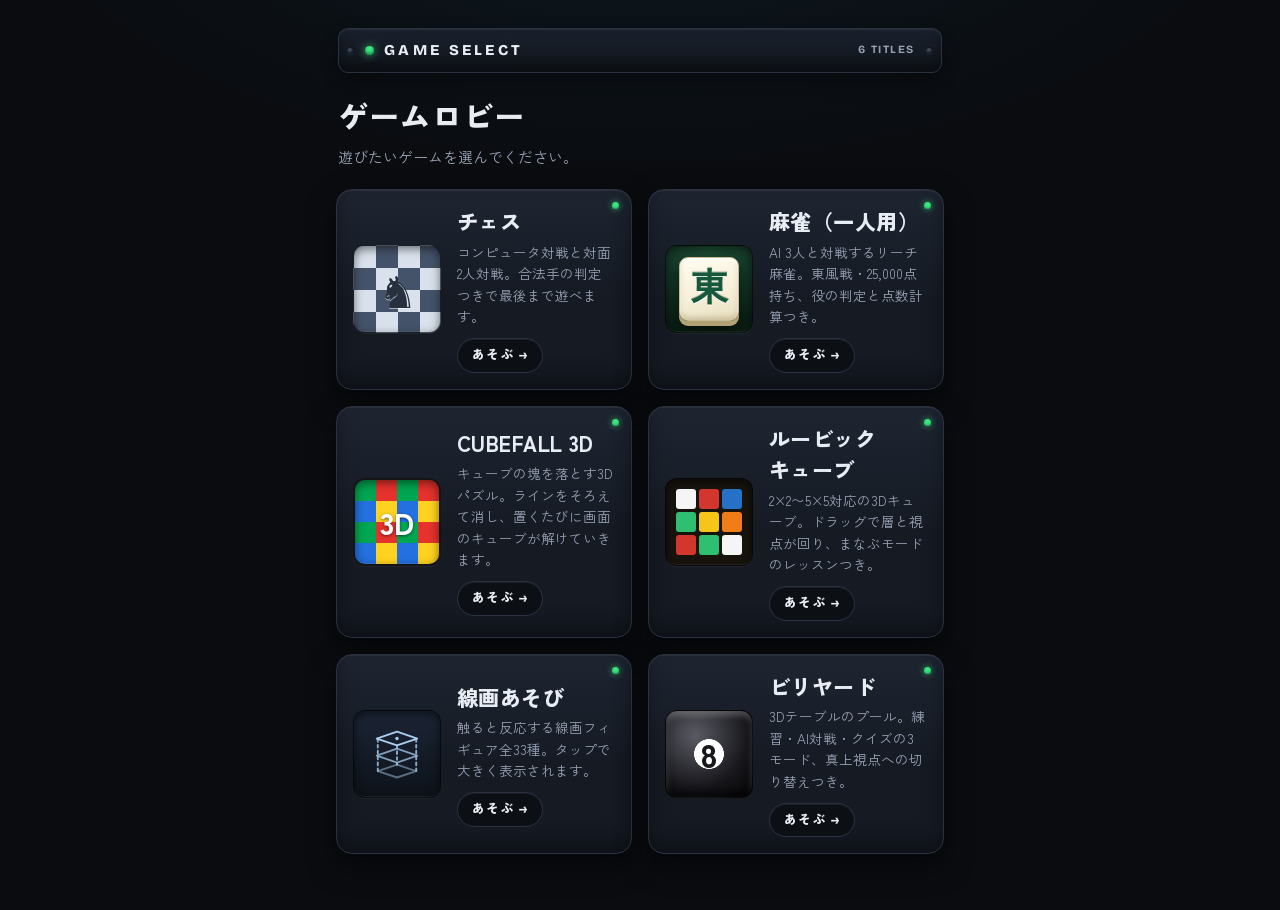
==== index.html @ d3a963da "Publish ARCADE" ====
<!doctype html>
<html lang="ja">
  <head>
    <meta charset="utf-8" />
    <meta name="viewport" content="width=device-width, initial-scale=1, viewport-fit=cover" />
    <meta name="color-scheme" content="light dark" />
    <link rel="icon" href="data:," />
    <link rel="preconnect" href="https://fonts.googleapis.com" />
    <link rel="preconnect" href="https://fonts.gstatic.com" crossorigin />
    <link href="https://fonts.googleapis.com/css2?family=Bricolage+Grotesque:opsz,wght@12..96,500..800&family=Zen+Kaku+Gothic+New:wght@500;700;900&display=swap" rel="stylesheet" />
    <link rel="stylesheet" href="[data-uri]" />
    <link rel="stylesheet" href="[data-uri]" />
    <title>ARCADE</title>
    <style>
      :root {
        /* ---- Shell (lobby / cabinet) tokens ----
           Primitive → semantic roles, Material-style. The cabinet
           palette deliberately reuses the game views' own roles
           (bg #0c0f14 / surface #151a23 / border #2a3242 / text
           #e8ecf3 / dim #98a2b5) so the lobby and the six games read
           as one product. Only the shell reads the --cab-* tokens. */
        --space-1: 4px; --space-2: 8px; --space-3: 16px; --space-4: 24px; --space-5: 32px; --space-6: 48px;
        --cab-bg: #0a0c10;
        --cab-panel: #10141b;
        --cab-face-hi: #1e2531;
        --cab-face: #151a23;
        --cab-line: #2a3242;
        --cab-ink: #e8ecf3;
        --cab-dim: #98a2b5;
        --cab-led: #3ce882;
        --cab-radius: 16px;
        --cab-shadow: 0 12px 28px rgba(0, 0, 0, 0.5),
          inset 0 1px 0 rgba(255, 255, 255, 0.06),
          inset 0 -12px 20px rgba(0, 0, 0, 0.35);
        --font-shell: "Zen Kaku Gothic New", "Hiragino Kaku Gothic ProN", "Hiragino Sans", "Yu Gothic UI", "Yu Gothic", "Noto Sans JP", sans-serif;
        --font-shell-display: "Bricolage Grotesque", "Zen Kaku Gothic New", "Hiragino Kaku Gothic ProN", "Hiragino Sans", sans-serif;
        /* Legacy shell tokens — values unchanged on purpose: the
           ported game styles inherit some of these, so they stay
           exactly as they were. --sq-* now matches the in-game chess
           board's slate tones (shell-only use: the lobby tile art). */
        --bg-1: #e9e2fb;
        --bg-2: #d9cdf7;
        --bg-3: #f3e9fb;
        --panel: #ffffff;
        --panel-soft: #f6f2ff;
        --ink: #2e2456;
        --ink-soft: #6a5f9e;
        --accent: #6d4fc2;
        --accent-strong: #5838b0;
        --accent-ink: #ffffff;
        --tile-border: #ddd2f7;
        --shadow: 0 10px 30px rgba(74, 52, 160, 0.16);
        --sq-light: #d9e1ec;
        --sq-dark: #45536a;
        --sq-light-sel: #ffe9a8;
        --sq-dark-sel: #f2c94c;
        --hint: rgba(46, 36, 86, 0.35);
        --danger: #c0392b;
        --radius: 22px;
      }
      @media (prefers-color-scheme: dark) {
        :root {
          --bg-1: #241b45;
          --bg-2: #1a1332;
          --bg-3: #2c2154;
          --panel: #322764;
          --panel-soft: #2a2054;
          --ink: #efeaff;
          --ink-soft: #b7abe8;
          --accent: #8f74e8;
          --accent-strong: #a78bfa;
          --tile-border: #4c3d8f;
          --shadow: 0 10px 30px rgba(0, 0, 0, 0.45);
          --sq-light: #d9e1ec;
          --sq-dark: #45536a;
          --sq-light-sel: #ffe9a8;
          --sq-dark-sel: #f2c94c;
          --hint: rgba(26, 19, 50, 0.4);
        }
      }
      * { box-sizing: border-box; }
      html, body { margin: 0; padding: 0; }
      body {
        font-family: "Hiragino Kaku Gothic ProN", "Hiragino Sans", "Yu Gothic UI", "Yu Gothic", "Noto Sans JP", sans-serif;
        color: var(--cab-ink);
        background:
          radial-gradient(900px 420px at 50% -120px, rgba(56, 189, 248, 0.07), rgba(56, 189, 248, 0) 70%),
          var(--cab-bg);
        background-attachment: fixed;
        min-height: 100vh;
        min-height: 100dvh;
        -webkit-tap-highlight-color: transparent;
      }
      .wrap {
        max-width: 640px;
        margin: 0 auto;
        padding: 24px 16px 56px;
      }
      /* ---------- Lobby: arcade-cabinet shell ----------
         Dark machined panels on the game views' own palette. Depth
         comes from tonal steps, a 1px top highlight and a machined
         bottom shade (skeuomorphic point-touches: panel screws, a
         power LED), never from coloured glow. Spacing rides the
         8pt scale via the --space-* tokens. */
      #screen-lobby { font-family: var(--font-shell); }
      .marquee {
        position: relative;
        display: flex; align-items: center; gap: 10px;
        background: linear-gradient(180deg, #1a212d, var(--cab-panel));
        border: 1px solid var(--cab-line);
        border-radius: 10px;
        padding: 10px 14px;
        box-shadow: inset 0 1px 0 rgba(255, 255, 255, 0.07),
          inset 0 -8px 14px rgba(0, 0, 0, 0.4),
          0 6px 16px rgba(0, 0, 0, 0.35);
      }
      .marquee::before, .marquee::after {
        content: ""; position: absolute; top: 50%;
        width: 7px; height: 7px; margin-top: -3.5px; border-radius: 50%;
        background: radial-gradient(circle at 35% 30%, #4b586c, #141a23 70%);
        box-shadow: inset 0 1px 1px rgba(0, 0, 0, 0.8), 0 1px 0 rgba(255, 255, 255, 0.06);
      }
      .marquee::before { left: 8px; }
      .marquee::after { right: 8px; }
      .marquee-led {
        flex: 0 0 auto; width: 9px; height: 9px; border-radius: 50%; margin-left: 12px;
        background: var(--cab-led);
        box-shadow: 0 0 8px rgba(60, 232, 130, 0.8), inset 0 -2px 3px rgba(0, 60, 25, 0.55);
      }
      .marquee-word {
        font-family: var(--font-shell-display);
        font-weight: 800; font-size: 15px; letter-spacing: 0.22em; color: var(--cab-ink);
        white-space: nowrap;
      }
      .marquee-spec {
        margin-left: auto; margin-right: 12px;
        font-family: var(--font-shell-display);
        font-size: 11px; font-weight: 700; letter-spacing: 0.14em;
        color: var(--cab-dim); white-space: nowrap;
      }
      .lobby-head { padding: 4px 2px 20px; }
      .lobby-head h1 {
        font-size: 30px; font-weight: 900;
        margin: 20px 0 6px;
        letter-spacing: 0.04em;
        color: var(--cab-ink);
      }
      .lobby-head p { margin: 0; color: var(--cab-dim); font-size: 15px; line-height: 1.7; }
      .tile-grid { display: grid; grid-template-columns: 1fr; gap: var(--space-3); }
      @media (min-width: 480px) { .tile-grid { grid-template-columns: 1fr 1fr; } }
      .tile {
        appearance: none;
        position: relative;
        border: 1px solid var(--cab-line);
        background: linear-gradient(180deg, var(--cab-face-hi) 0%, var(--cab-face) 55%);
        border-radius: var(--cab-radius);
        padding: var(--space-3);
        text-align: left;
        cursor: pointer;
        box-shadow: var(--cab-shadow);
        display: flex;
        gap: var(--space-3);
        align-items: center;
        width: 100%;
        color: var(--cab-ink);
        font: inherit;
        transition: transform 120ms ease, box-shadow 120ms ease;
      }
      .tile::after {
        /* status LED in the module's top-right corner */
        content: ""; position: absolute; top: 12px; right: 12px;
        width: 7px; height: 7px; border-radius: 50%;
        background: var(--cab-led);
        box-shadow: 0 0 6px rgba(60, 232, 130, 0.75), inset 0 -1px 2px rgba(0, 60, 25, 0.5);
      }
      .tile:active {
        transform: translateY(2px);
        box-shadow: 0 4px 10px rgba(0, 0, 0, 0.55),
          inset 0 1px 0 rgba(255, 255, 255, 0.04),
          inset 0 -4px 8px rgba(0, 0, 0, 0.4);
      }
      .tile:focus-visible { outline: 2px solid var(--cab-led); outline-offset: 2px; }
      .tile-art {
        flex: 0 0 auto;
        width: 88px; height: 88px;
        border-radius: 12px;
        display: grid;
        place-items: center;
        overflow: hidden;
        border: 1px solid rgba(0, 0, 0, 0.65);
        box-shadow: inset 0 3px 10px rgba(0, 0, 0, 0.5),
          inset 0 -1px 0 rgba(255, 255, 255, 0.09),
          0 1px 0 rgba(255, 255, 255, 0.05);
        background:
          conic-gradient(var(--sq-dark) 0 25%, var(--sq-light) 0 50%, var(--sq-dark) 0 75%, var(--sq-light) 0) 0 0 / 44px 44px;
        font-size: 44px;
        line-height: 1;
        color: #26303f;
        text-shadow: 0 1px 0 rgba(255, 255, 255, 0.55);
      }
      .tile .tile-body { min-width: 0; }
      .tile h2 { margin: 0 0 4px; font-size: 21px; font-weight: 900; letter-spacing: 0.02em; }
      .tile p { margin: 0; color: var(--cab-dim); font-size: 13.5px; line-height: 1.6; }
      .tile .go {
        margin-top: 10px; display: inline-flex; align-items: center;
        font-family: var(--font-shell-display);
        font-size: 12.5px; font-weight: 800; letter-spacing: 0.1em;
        color: var(--cab-ink);
        background: #0c0f14;
        border: 1px solid var(--cab-line);
        border-radius: 999px;
        padding: 7px 14px;
        box-shadow: inset 0 1px 0 rgba(255, 255, 255, 0.07);
        transition: background 120ms ease, color 120ms ease, border-color 120ms ease;
      }
      .tile:active .go { background: var(--cab-led); border-color: var(--cab-led); color: #07270f; }
      @media (prefers-reduced-motion: reduce) {
        .tile, .tile .go { transition: none; }
      }
      /* ---------- Screens ---------- */
      .screen { display: none; }
      .screen.active { display: block; }
      /* ===== Chess shell base — the in-app ARCADE's .gameview /
         .gamebar / .back-btn / .stage / .stage-msg rules and its :root
         palette, scoped to #chessView so the view renders exactly as
         it does in-app without touching the other games' styles. The
         view takes the full visible height (the in-app stage flexes
         to the whole screen; this page's frame is .wrap's padding). ===== */
      #chessView {
        --bg: #0c0f14; --surface: #151a23; --border: #2a3242;
        --text: #e8ecf3; --dim: #98a2b5;
        --font-sans: "Zen Kaku Gothic New", "Hiragino Kaku Gothic ProN", "Hiragino Sans", "Yu Gothic", sans-serif;
        --font-display: "Bricolage Grotesque", "Zen Kaku Gothic New", "Hiragino Kaku Gothic ProN", "Hiragino Sans", sans-serif;
        color-scheme: dark;
        background: var(--bg); color: var(--text); font-family: var(--font-sans);
        display: none; flex-direction: column; flex: 1; min-height: 0;
        height: calc(100vh - 68px); height: calc(100dvh - 68px);
      }
      #chessView.open { display: flex; }
      #chessView .gamebar {
        flex: 0 0 auto; display: flex; align-items: center; gap: 10px;
        padding: 8px 10px; background: var(--surface); border-bottom: 1px solid var(--border);
        position: relative; z-index: 60;
      }
      #chessView .back-btn {
        font-family: var(--font-display); white-space: nowrap;
        border: 1px solid var(--border); background: #0c0f14; color: var(--text);
        border-radius: 10px; padding: 9px 14px; font-size: 14px; font-weight: 700; cursor: pointer;
        transition: transform 100ms;
      }
      #chessView .back-btn:active { transform: scale(0.95); }
      #chessView .gamebar .gname { font-family: var(--font-display); letter-spacing: 0.02em; font-size: 15px; font-weight: 800; }
      #chessView .gamebar .gtag { margin-left: auto; font-size: 11.5px; color: var(--dim); white-space: nowrap; }
      #chessView .stage { flex: 1; min-height: 0; position: relative; background: #000; }
      @media (orientation: landscape) and (max-height: 480px) {
        #chessView .gamebar { padding: 4px 10px; }
        #chessView .back-btn { padding: 6px 12px; }
      }
      #chessView .stage-msg {
        position: absolute; inset: 0; z-index: 50; display: none;
        align-items: center; justify-content: center; flex-direction: column; gap: 14px;
        padding: 24px; text-align: center; background: rgba(5, 8, 13, 0.88);
        color: var(--text); font-size: 14px; font-weight: 700; line-height: 1.7;
      }
      #chessView .stage-msg.show { display: flex; }
      #chessView .stage-msg .reload-btn {
        border: 1px solid var(--border); background: var(--surface); color: var(--text);
        border-radius: 10px; padding: 10px 18px; font-size: 14px; font-weight: 700; cursor: pointer;
      }
      #chessRoot, #mjRoot { font-family: var(--font-sans); }
      #chessRoot .font-display { font-family: var(--font-display); }
      /* Chess stage: the chess app root scrolls like the standalone page did. */
      #chessRoot { position: absolute; inset: 0; overflow-y: auto; -webkit-overflow-scrolling: touch; overscroll-behavior: none; }
      /* The 2D board is tap-only — it has no drag interaction of its own —
         so a swipe that starts on the board must scroll the chess view:
         the board fills most of the play screen, and the status,
         commentary, buttons and move list below it are only reachable by
         scrolling (reported: チェスプレイ画面でスワイプできない). Allow
         vertical panning from the board; a tap still selects/moves, and
         a drag that turns into a scroll cancels the tap, as players
         expect. The document itself stays locked (overflow: hidden), so
         the swipe can only move the chess view's own scroller. The 3D
         board keeps touch-action: none — there a drag orbits the camera
         instead, as its on-screen hint says.
         Horizontal swipes are the opposite case (reported: 枠の中では
         横にスワイプしてもライブラリに行かなかった — the 3D frame's
         gesture capture kept the app shell out, and the player asked
         for the same on the other touch areas): pan-y hands horizontal
         drags on the board to the page instead of the browser, and the
         shell script below swallows horizontal-dominant moves that
         start on the 2D board, so they stay inside the app exactly
         like drags on the 3D board and the mahjong table already do.
         Vertical drags from the board still scroll, untouched. */
      #chessRoot .board-wrap { touch-action: pan-y; }
      #chessRoot .board-grid { touch-action: pan-y; }
      /* ===== Mahjong shell base — the in-app ARCADE's .gameview /
         .gamebar / .back-btn / .stage / .stage-msg rules and its :root
         palette, scoped to #mahjongView so the view renders exactly as
         it does in-app without touching the other games' styles. The
         view takes the full visible height (the in-app stage flexes
         to the whole screen; this page's frame is .wrap's padding). ===== */
      #mahjongView {
        --bg: #0c0f14; --surface: #151a23; --border: #2a3242;
        --text: #e8ecf3; --dim: #98a2b5;
        --font-sans: "Zen Kaku Gothic New", "Hiragino Kaku Gothic ProN", "Hiragino Sans", "Yu Gothic", sans-serif;
        --font-display: "Bricolage Grotesque", "Zen Kaku Gothic New", "Hiragino Kaku Gothic ProN", "Hiragino Sans", sans-serif;
        color-scheme: dark;
        background: var(--bg); color: var(--text); font-family: var(--font-sans);
        display: none; flex-direction: column; flex: 1; min-height: 0;
        height: calc(100vh - 68px); height: calc(100dvh - 68px);
      }
      #mahjongView.open { display: flex; }
      #mahjongView .gamebar {
        flex: 0 0 auto; display: flex; align-items: center; gap: 10px;
        padding: 8px 10px; background: var(--surface); border-bottom: 1px solid var(--border);
        position: relative; z-index: 60;
      }
      #mahjongView .back-btn {
        font-family: var(--font-display); white-space: nowrap;
        border: 1px solid var(--border); background: #0c0f14; color: var(--text);
        border-radius: 10px; padding: 9px 14px; font-size: 14px; font-weight: 700; cursor: pointer;
        transition: transform 100ms;
      }
      #mahjongView .back-btn:active { transform: scale(0.95); }
      #mahjongView .gamebar .gname { font-family: var(--font-display); letter-spacing: 0.02em; font-size: 15px; font-weight: 800; }
      #mahjongView .gamebar .gtag { margin-left: auto; font-size: 11.5px; color: var(--dim); white-space: nowrap; }
      #mahjongView .stage { flex: 1; min-height: 0; position: relative; background: #000; }
      @media (orientation: landscape) and (max-height: 480px) {
        #mahjongView .gamebar { padding: 4px 10px; }
        #mahjongView .back-btn { padding: 6px 12px; }
      }
      #mahjongView .stage-msg {
        position: absolute; inset: 0; z-index: 50; display: none;
        align-items: center; justify-content: center; flex-direction: column; gap: 14px;
        padding: 24px; text-align: center; background: rgba(5, 8, 13, 0.88);
        color: var(--text); font-size: 14px; font-weight: 700; line-height: 1.7;
      }
      #mahjongView .stage-msg.show { display: flex; }
      #mahjongView .stage-msg .reload-btn {
        border: 1px solid var(--border); background: var(--surface); color: var(--text);
        border-radius: 10px; padding: 10px 18px; font-size: 14px; font-weight: 700; cursor: pointer;
      }
      /* Mahjong stage: the app root is position:fixed in the standalone build;
         pin it to this stage instead, and cancel the shell-header padding the
         standalone shell used to supply. */
      #mahjongView { --header-height: 0px; --mj-stage-w: 100dvw; --mj-stage-h: 100dvh; }
      #mjRoot { position: absolute; inset: 0; overflow: auto; overscroll-behavior: none; --header-height: 0px; }
      /* Swipe lock for mahjong, root cause of the in-game shift/clip:
         the app's inner wrapper (.hatch-space-root) is sized for the
         standalone page — min-height: calc(100dvh + header + safe-area
         padding) — i.e. taller than this stage by the game bar plus the
         safe-area inset. That surplus is scrollable room inside #mjRoot,
         so a swipe during a hand scrolled the whole game screen up:
         the top edge (name plate, dora panel) was cut off and a black
         band opened below. Size the wrapper to the stage (100%) so an
         in-game screen leaves nothing to scroll; menu screens whose
         content is genuinely taller still grow and scroll as before. */
      #mjRoot .hatch-space-root[data-hatch-space-root] { min-height: 100% !important; }
      /* While a hand is on screen the root must not scroll at all
         (the shell script toggles this class); the game screen and any
         3D-tile canvas also ignore pan/zoom gestures, so a swipe on the
         table does nothing instead of dragging the view. */
      #mjRoot.mj-in-game { overflow: hidden; }
      #mjRoot .game-screen { touch-action: none; overscroll-behavior: none; }
      #mjRoot canvas { touch-action: none; }

      /* Text-selection / long-press callout lock (全体選択対策):
         A drag or long-press that starts on a play surface was being
         picked up by the browser as a text selection — the whole
         mahjong table lit up selected (and the iOS callout appeared),
         swallowing the gesture. The same pattern applies to the chess
         board and the other games' touch areas, so selection and the
         touch callout are off for every game view. Form fields keep
         normal behaviour so settings text stays editable, and any
         selection that still slips through renders invisible. The
         shell script below adds the matching selectstart / dragstart /
         contextmenu guards. */
      #mahjongView, #chessView, #cubefallView, #rubikView, #billiardsView, #hairlineView,
      #mahjongView *, #chessView *, #cubefallView *, #rubikView *, #billiardsView *, #hairlineView * {
        -webkit-user-select: none; user-select: none; -webkit-touch-callout: none;
      }
      #mahjongView img, #chessView img, #cubefallView img, #rubikView img, #billiardsView img, #hairlineView img,
      #mahjongView canvas, #chessView canvas, #cubefallView canvas, #rubikView canvas, #billiardsView canvas, #hairlineView canvas {
        -webkit-user-drag: none;
      }
      #mahjongView input, #mahjongView textarea, #mahjongView [contenteditable],
      #chessView input, #chessView textarea, #chessView [contenteditable],
      #cubefallView input, #cubefallView textarea, #cubefallView [contenteditable],
      #rubikView input, #rubikView textarea, #rubikView [contenteditable],
      #billiardsView input, #billiardsView textarea, #billiardsView [contenteditable],
      #hairlineView input, #hairlineView textarea, #hairlineView [contenteditable] {
        -webkit-user-select: text; user-select: text; -webkit-touch-callout: default;
      }
      #mahjongView ::selection, #chessView ::selection, #cubefallView ::selection,
      #rubikView ::selection, #billiardsView ::selection, #hairlineView ::selection {
        background: transparent;
      }

      /* Result overlays must stay scrollable (結果が全部見れない対策):
         The hand-end / game-end result panels are the one part of the
         game screen the player has to scroll: their content (hand,
         winning tile, yaku list, fu breakdown, score, next-hand button)
         is taller than the screen — worst in pseudo-landscape, where
         the panel's height is the phone's narrow portrait width, so
         about half of the result starts off-screen. Three things used
         to make that scroll impossible:
         1. The swipe lock above sets touch-action:none on the whole
            game screen, so the browser never turns a drag on the
            result panel into a scroll. Re-enable panning inside any
            scrollable area of the game screen (result panels, dialog
            bodies) — both axes, because in pseudo-landscape the
            panel's vertical scroll axis is the device's horizontal.
         2. The shell's document touchmove handler swallows every move
            that starts on the game screen, result panel included; its
            JS half below now exempts touches that start inside one of
            these scrollable areas.
         3. The panels are centred by making the scroll container
            display:flex and the panel margin:auto — when the panel is
            taller than the container, its top overflows above the
            scroll origin and can never be scrolled into view. Lay the
            result containers out as plain blocks instead: margin:auto
            still centres the panel horizontally, it starts at the top,
            and every part of it is reachable by scrolling. */
      #mjRoot .game-screen [class*="overflow-y-auto"],
      #mjRoot .game-screen [class*="overflow-y-auto"] * { touch-action: pan-x pan-y !important; }
      #mjRoot .game-screen [class*="overflow-y-auto"] { -webkit-overflow-scrolling: touch; overscroll-behavior: contain; }
      #mjRoot [class*="z-40"][class*="overflow-y-auto"] { display: block !important; }

      /* Landscape clipping fix (横にしたら見切れる):
         The mahjong game screen sizes itself to the device viewport
         (h-[100dvh], and in pseudo-landscape a fixed 100dvh x 100dvw box
         rotated 90deg around the viewport centre). Inside this combined
         app the game only owns the stage below the game bar, so both the
         real-landscape screen and the rotated pseudo-landscape box extend
         past the stage on every side and their edges are cut off.
         Re-size the game screen to the stage's measured size instead
         (--mj-stage-w / --mj-stage-h are kept up to date by the shell
         script below). The pseudo-landscape box is re-anchored from
         fixed (viewport) to absolute so its centre is the stage centre
         and its swapped width/height exactly fill the stage once rotated. */
      #mjRoot .game-screen { height: var(--mj-stage-h) !important; }
      #mjRoot .game-screen.pseudo-landscape {
        position: absolute !important;
        width: var(--mj-stage-h) !important;
        height: var(--mj-stage-w) !important;
      }

      /* ---------- Mahjong settings: Neumorphism (dark variant) ----------
         The settings surfaces keep the app's own navy as the single
         surface colour (so the app's light text stays readable); depth
         comes only from a light+dark shadow pair, and rows/inputs are
         pressed in. The shell script tags the rule-settings screen with
         .neu-screen and the display-settings sheet panel with
         .neu-sheet when they appear. */
      #mjRoot .neu-screen [class*="bg-[#1e293b]"] {
        background: #111827;
        box-shadow: 7px 7px 16px rgba(3, 7, 14, 0.8), -7px -7px 16px rgba(55, 72, 102, 0.55);
      }
      #mjRoot .neu-screen button[class*="rounded-full"],
      #mjRoot .neu-sheet button[class*="rounded-full"] {
        box-shadow: 3px 3px 7px rgba(3, 7, 14, 0.7), -3px -3px 7px rgba(55, 72, 102, 0.5);
      }
      #mjRoot .neu-screen input,
      #mjRoot .neu-screen select,
      #mjRoot .neu-sheet input,
      #mjRoot .neu-sheet select {
        background: #111827; border-radius: 10px;
        box-shadow: inset 4px 4px 8px rgba(3, 7, 14, 0.85), inset -4px -4px 8px rgba(55, 72, 102, 0.5);
      }
      #mjRoot .neu-sheet {
        box-shadow: 12px 12px 28px rgba(0, 0, 0, 0.6),
          -8px -8px 22px rgba(100, 116, 139, 0.35),
          inset 0 1px 0 rgba(255, 255, 255, 0.06);
      }
      #mjRoot .neu-sheet [class*="bg-black/25"] {
        background: rgba(0, 0, 0, 0.18);
        box-shadow: inset 4px 4px 9px rgba(2, 6, 12, 0.65), inset -4px -4px 9px rgba(71, 85, 105, 0.35);
      }

      /* Mahjong free rotation (sweep note, 2026-10-30): the shell rotates
         the whole mahjong stage in 90° steps and keeps it fitted — for
         90°/270° the root is re-anchored centre-stage with its width and
         height swapped (the same trick as .pseudo-landscape above), and
         fitMahjongStage swaps the --mj-stage-* vars to match. */
      #mahjongView.mj-rot-180 #mjRoot { transform: rotate(180deg); }
      #mahjongView.mj-rot-90 #mjRoot, #mahjongView.mj-rot-270 #mjRoot {
        position: absolute; left: 50%; top: 50%; margin: 0; min-height: 0 !important;
        width: var(--mj-rot-w, 100%); height: var(--mj-rot-h, 100%);
      }
      #mahjongView.mj-rot-90 #mjRoot { transform: translate(-50%, -50%) rotate(90deg); }
      #mahjongView.mj-rot-270 #mjRoot { transform: translate(-50%, -50%) rotate(-90deg); }
      #mahjongView.mj-rot-90 .stage, #mahjongView.mj-rot-180 .stage, #mahjongView.mj-rot-270 .stage { overflow: hidden; }
      .mj-rot-btn {
        margin-left: auto; border: 1px solid var(--border); background: var(--surface);
        color: var(--text); border-radius: 999px; padding: 7px 13px;
        font-size: 12.5px; font-weight: 700; cursor: pointer; white-space: nowrap;
      }
      .mj-rot-btn:active { transform: scale(0.94); }
      /* ---------- CUBEFALL 3D (game screen, ported from the standalone
         cubefall-3d artifact) ----------
         Every rule is scoped under #cf-stage (the game's root inside
         this view's .stage) so nothing leaks into the other games, and
         the stage fills the area below the game bar instead of the
         whole viewport. The playing gesture claim that the standalone
         put on <body> lives on the root as .cf-playing here. */
#cf-stage{
        position: absolute;
        inset: 0;
        overflow: hidden;
        font-family: "Hiragino Kaku Gothic ProN", "Hiragino Sans", "Noto Sans JP", sans-serif;
        color: #eef1f5;
        background-color: #171a20;
        overscroll-behavior: none;
        -webkit-tap-highlight-color: transparent;
        touch-action: pan-y;
        line-height: normal;
      }
      /* The stage IS the whole viewport: no phone slab,  no floating
         controls outside it,  at any width. While playing,  the whole
         stage claims every drag (see body.playing) so a rightward
         drag that starts anywhere on the game screen — board,  HUD, 
         margins — moves the piece instead of leaking to the shell. */
      
      #cf-stage.cf-playing, #cf-stage.cf-playing #cf-cabinet, #cf-stage.cf-playing #cf-game{
        touch-action: none;
      }#cf-stage #cf-cabinet{
        position: absolute;
        inset: 0;
        touch-action: pan-y;
        line-height: 0;
        overflow: hidden;
        background: #121419;
      }#cf-stage #cf-game{
        display: block;
        width: 100%;
        height: 100%;
        touch-action: pan-y;
        user-select: none;
        -webkit-user-select: none;
      }
      #cf-stage .overlay{
        position: absolute;
        inset: 0;
        background: rgba(7, 9, 13, .45);
        display: flex;
        flex-direction: column;
        align-items: center;
        justify-content: center;
        text-align: center;
        padding: 14px 12px;
        line-height: 1.5;
        z-index: 5;
      }
      #cf-stage .overlay.hidden{ display: none; }
      #cf-stage .panel{
        background: #fffdf4;
        color: #141414;
        border: 3px solid #000;
        border-radius: 16px;
        box-shadow: 7px 7px 0 #000;
        padding: 20px 18px 22px;
        width: 100%;
        max-width: 330px;
        box-sizing: border-box;
        display: flex;
        flex-direction: column;
        align-items: center;
      }
      #cf-stage .ov-title{
        font-size: 25px;
        font-weight: 800;
        letter-spacing: .03em;
        margin: 0 0 10px;
        color: #141414;
      }
      #cf-stage .ov-sub{
        display: inline-block;
        font-family: "Courier New", ui-monospace, monospace;
        font-size: 12px;
        font-weight: 700;
        letter-spacing: .45em;
        text-indent: .45em;
        background: #141414;
        color: #ffd21f;
        padding: 4px 12px;
        margin: 0 0 16px;
      }
      #cf-stage .ov-how{
        font-size: 14px;
        color: #26262b;
        margin: 0 0 12px;
        max-width: 290px;
      }
      #cf-stage .ov-gest{
        font-size: 12.5px;
        font-weight: 600;
        color: #26262b;
        margin: 0 0 8px;
        line-height: 1.9;
      }
      #cf-stage .ov-keys{
        font-size: 11px;
        color: #6d6d75;
        margin: 0 0 14px;
        line-height: 1.9;
      }
      #cf-stage .ov-stat{
        font-family: "Courier New", ui-monospace, monospace;
        font-size: 15px;
        color: #141414;
        margin: 3px 0;
        letter-spacing: .08em;
      }
      #cf-stage .ov-stat b{
        color: #141414;
        font-size: 19px;
        background: #ffd21f;
        border: 2px solid #000;
        padding: 0 8px;
        margin-left: 4px;
      }
      #cf-stage .ov-hi{ font-size: 13px; color: #4a4a52; margin: 10px 0 18px; }
      #cf-stage .ov-hi b{ color: #141414; font-family: "Courier New", ui-monospace, monospace; }
      #cf-stage .big-btn{
        font-family: inherit;
        font-size: 18px;
        font-weight: 700;
        letter-spacing: .12em;
        color: #000;
        background: #ffd21f;
        border: 3px solid #000;
        border-radius: 12px;
        padding: 13px 42px;
        cursor: pointer;
        box-shadow: 5px 5px 0 #000;
        white-space: nowrap;
      }
      #cf-stage .big-btn.btn-green{ background: #3ce882; }
      #cf-stage .big-btn:active{ transform: translate(3px, 3px); box-shadow: 2px 2px 0 #000; }
      /* Pause lives INSIDE the stage,  top-right of the HUD — never
         floating below/outside the play area. */
      #cf-stage #cf-bar {
        position: absolute;
        top: calc(10px + env(safe-area-inset-top));
        right: calc(10px + env(safe-area-inset-right));
        z-index: 6;
        line-height: 1.1;
      }
      #cf-stage .pause-btn{ width: 108px; height: 42px; font-size: 16px; }
      #cf-stage .ctl{
        height: 50px;
        border-radius: 10px;
        border: 2px solid #000;
        background: #333a47;
        color: #f2f5f9;
        font-family: inherit;
        font-size: 20px;
        line-height: 1.1;
        cursor: pointer;
        touch-action: none;
        user-select: none;
        -webkit-user-select: none;
        box-shadow: 3px 3px 0 #000;
        padding: 2px 0 0;
      }
      #cf-stage .ctl small{ display: block; font-size: 10px; letter-spacing: .08em; color: #aeb9c8; margin-top: 1px; }
      #cf-stage .ctl.pause-btn{ background: #ffd21f; color: #141414; }
      #cf-stage .ctl.pause-btn small{ color: #4a4a52; }
      #cf-stage .ctl:active,  #cf-stage .ctl.held{ background: #2470e0; transform: translate(2px, 2px); box-shadow: 1px 1px 0 #000; }
      #cf-stage .ctl.wide-label{ font-size: 17px; }
      #cf-stage .ov-note{ font-size: 11.5px; color: #6d6d75; margin: 0 0 14px; line-height: 1.8; }
      /* ---- pause panel = settings + how-to hub ----
         Header and the resume footer never scroll away; the middle
         (settings + controls) scrolls inside the panel,  so 再開する
         is reachable at phone width and on wide screens alike. */
      #cf-stage .panel-pause {
        max-width: 404px;
        max-height: calc(100% - 8px);
        padding: 0;
        overflow: hidden;
        align-items: stretch;
        text-align: left;
      }
      #cf-stage .pause-head{ flex: none; text-align: center; padding: 16px 18px 0; }
      #cf-stage .pause-head .ov-title{ margin-bottom: 8px; }
      #cf-stage .pause-head .ov-sub{ margin-bottom: 10px; }
      #cf-stage .pause-scroll{
        flex: 1 1 auto;
        min-height: 0;
        overflow-y: auto;
        -webkit-overflow-scrolling: touch;
        padding: 2px 18px 14px;
        box-sizing: border-box;
        width: 100%;
      }
      #cf-stage .pause-foot{
        flex: none;
        padding: 12px 18px 16px;
        border-top: 2px solid #141414;
        background: #fffdf4;
      }
      #cf-stage .pause-foot .big-btn{ width: 100%; padding-left: 0; padding-right: 0; }
      #cf-stage .sec-title{
        font-size: 16px; font-weight: 800; letter-spacing: .04em;
        color: #141414; margin: 14px 0 8px;
        display: flex; align-items: baseline; gap: 8px;
      }
      #cf-stage .sec-title:first-child{ margin-top: 2px; }
      #cf-stage .sec-title span{
        font-family: "Courier New", ui-monospace, monospace;
        font-size: 10px; font-weight: 700; letter-spacing: .3em; color: #8a8a92;
      }
      #cf-stage .set-row{
        display: flex; align-items: center; gap: 10px;
        padding: 9px 0; border-bottom: 1px dashed #d8d4c4;
      }
      #cf-stage .set-row:last-of-type{ border-bottom: none; }
      #cf-stage .set-txt{ flex: 1 1 auto; min-width: 0; }
      #cf-stage .set-name{ font-size: 14.5px; font-weight: 700; color: #141414; margin: 0; }
      #cf-stage .set-desc{ font-size: 11.5px; color: #6d6d75; margin: 1px 0 0; line-height: 1.5; }
      #cf-stage .set-state{
        font-family: "Courier New", ui-monospace, monospace;
        font-size: 11px; font-weight: 700; letter-spacing: .08em;
        color: #6d6d75; width: 30px; text-align: right; flex: none;
      }
      #cf-stage .switch{
        flex: none; width: 52px; height: 30px; border-radius: 999px;
        border: 2.5px solid #141414; background: #cfccc0; cursor: pointer;
        position: relative; padding: 0; box-shadow: 2px 2px 0 #141414;
      }
      #cf-stage .switch .knob{
        position: absolute; top: 2px; left: 2px; width: 21px; height: 21px;
        border-radius: 50%; background: #fffdf4; border: 2px solid #141414;
        transition: left .15s ease;
      }
      #cf-stage .switch[aria-checked="true"]{ background: #3ce882; }
      #cf-stage .switch[aria-checked="true"] .knob{ left: 24px; }
      #cf-stage .switch:active{ transform: translate(1px, 1px); box-shadow: 1px 1px 0 #141414; }
      #cf-stage .seg{
        flex: none; display: flex; border: 2.5px solid #141414; border-radius: 10px;
        overflow: hidden; box-shadow: 2px 2px 0 #141414; background: #fffdf4;
      }
      #cf-stage .seg button{
        font-family: inherit; font-size: 12.5px; font-weight: 700; color: #141414;
        background: transparent; border: none; border-right: 2px solid #141414;
        padding: 8px 10px; cursor: pointer; white-space: nowrap;
      }
      #cf-stage .seg button:last-child{ border-right: none; }
      #cf-stage .seg button.on{ background: #ffd21f; }
      #cf-stage .set-note{ font-size: 11px; color: #8a8a92; margin: 8px 0 0; line-height: 1.6; }
      #cf-stage .how-group{
        font-size: 11px; font-weight: 800; letter-spacing: .18em;
        color: #8a8a92; margin: 10px 0 4px;
      }
      #cf-stage .how-row{
        display: flex; align-items: center; gap: 10px;
        padding: 5px 0; border-bottom: 1px dashed #e3dfcf;
      }
      #cf-stage .how-row:last-child{ border-bottom: none; }
      #cf-stage .how-chip{
        flex: none; min-width: 86px; box-sizing: border-box; text-align: center;
        font-size: 11.5px; font-weight: 700; color: #141414;
        background: #f3efdd; border: 2px solid #141414; border-radius: 8px;
        padding: 3px 6px; line-height: 1.45;
      }
      #cf-stage .how-desc{ font-size: 13px; color: #26262b; line-height: 1.5; }#cf-autotest-result{ display: none; }

      /* ---------- CUBEFALL 3D (lobby tile art) ---------- */
      .tile-art.cf-art {
        background:
          conic-gradient(#e5322d 0 25%, #ffd21f 0 50%, #2470e0 0 75%, #00a651 0) 0 0 / 42px 42px;
        border: 2px solid #141414;
        color: #ffffff;
        font-size: 30px;
        font-weight: 800;
        text-shadow: 0 1px 3px rgba(0,0,0,.55);
      }
      /* ===== CUBEFALL shell base — the in-app ARCADE's .gameview /
         .gamebar / .back-btn / .stage / .stage-msg rules and its :root
         palette, scoped to #cubefallView so the view renders exactly
         as it does in-app without touching the other games' styles.
         The view takes the full visible height (the in-app stage
         flexes to the whole screen; this page's frame is .wrap's
         padding). ===== */
      #cubefallView {
        --bg: #0c0f14; --surface: #151a23; --border: #2a3242;
        --text: #e8ecf3; --dim: #98a2b5;
        --font-sans: "Zen Kaku Gothic New", "Hiragino Kaku Gothic ProN", "Hiragino Sans", "Yu Gothic", sans-serif;
        --font-display: "Bricolage Grotesque", "Zen Kaku Gothic New", "Hiragino Kaku Gothic ProN", "Hiragino Sans", sans-serif;
        color-scheme: dark;
        background: var(--bg); color: var(--text); font-family: var(--font-sans);
        display: none; flex-direction: column; flex: 1; min-height: 0;
        height: calc(100vh - 68px); height: calc(100dvh - 68px);
      }
      #cubefallView.open { display: flex; }
      #cubefallView .gamebar {
        flex: 0 0 auto; display: flex; align-items: center; gap: 10px;
        padding: 8px 10px; background: var(--surface); border-bottom: 1px solid var(--border);
        position: relative; z-index: 60;
      }
      #cubefallView .back-btn {
        font-family: var(--font-display); white-space: nowrap;
        border: 1px solid var(--border); background: #0c0f14; color: var(--text);
        border-radius: 10px; padding: 9px 14px; font-size: 14px; font-weight: 700; cursor: pointer;
        transition: transform 100ms;
      }
      #cubefallView .back-btn:active { transform: scale(0.95); }
      #cubefallView .gamebar .gname { font-family: var(--font-display); letter-spacing: 0.02em; font-size: 15px; font-weight: 800; }
      #cubefallView .gamebar .gtag { margin-left: auto; font-size: 11.5px; color: var(--dim); white-space: nowrap; }
      #cubefallView .stage { flex: 1; min-height: 0; position: relative; background: #000; }
      @media (orientation: landscape) and (max-height: 480px) {
        #cubefallView .gamebar { padding: 4px 10px; }
        #cubefallView .back-btn { padding: 6px 12px; }
      }
      #cubefallView .stage-msg {
        position: absolute; inset: 0; z-index: 50; display: none;
        align-items: center; justify-content: center; flex-direction: column; gap: 14px;
        padding: 24px; text-align: center; background: rgba(5, 8, 13, 0.88);
        color: var(--text); font-size: 14px; font-weight: 700; line-height: 1.7;
      }
      #cubefallView .stage-msg.show { display: flex; }
      #cubefallView .stage-msg .reload-btn {
        border: 1px solid var(--border); background: var(--surface); color: var(--text);
        border-radius: 10px; padding: 10px 18px; font-size: 14px; font-weight: 700; cursor: pointer;
      }
      /* ---------- Rubik's cube (lobby tile art) ---------- */
      .tile-art.rb-art {
        background: #17130d; display: grid; grid-template-columns: repeat(3, 1fr);
        grid-template-rows: repeat(3, 1fr); gap: 3px; padding: 10px;
        /* .tile-art centers its content; without stretch the empty <i>
           cells collapse to zero size and the tile renders solid black. */
        align-items: stretch; justify-items: stretch; place-items: stretch;
      }
      .tile-art.rb-art i { border-radius: 3px; display: block; width: 100%; height: 100%; min-height: 10px; }
      /* ===== Rubik shell base — the in-app ARCADE's .gameview /
         .gamebar / .back-btn / .stage / .stage-msg rules and its :root
         palette, scoped to #rubikView so the view renders exactly as
         it does in-app without touching the other games' styles. The
         view takes the full visible height (the in-app stage flexes
         to the whole screen; this page's frame is .wrap's padding). ===== */
      #rubikView {
        --bg: #0c0f14; --surface: #151a23; --border: #2a3242;
        --text: #e8ecf3; --dim: #98a2b5;
        --font-sans: "Zen Kaku Gothic New", "Hiragino Kaku Gothic ProN", "Hiragino Sans", "Yu Gothic", sans-serif;
        --font-display: "Bricolage Grotesque", "Zen Kaku Gothic New", "Hiragino Kaku Gothic ProN", "Hiragino Sans", sans-serif;
        color-scheme: dark;
        background: var(--bg); color: var(--text); font-family: var(--font-sans);
        display: none; flex-direction: column; flex: 1; min-height: 0;
        height: calc(100vh - 68px); height: calc(100dvh - 68px);
      }
      #rubikView.open { display: flex; }
      #rubikView .gamebar {
        flex: 0 0 auto; display: flex; align-items: center; gap: 10px;
        padding: 8px 10px; background: var(--surface); border-bottom: 1px solid var(--border);
        position: relative; z-index: 60;
      }
      #rubikView .back-btn {
        font-family: var(--font-display); white-space: nowrap;
        border: 1px solid var(--border); background: #0c0f14; color: var(--text);
        border-radius: 10px; padding: 9px 14px; font-size: 14px; font-weight: 700; cursor: pointer;
        transition: transform 100ms;
      }
      #rubikView .back-btn:active { transform: scale(0.95); }
      #rubikView .gamebar .gname { font-family: var(--font-display); letter-spacing: 0.02em; font-size: 15px; font-weight: 800; }
      #rubikView .gamebar .gtag { margin-left: auto; font-size: 11.5px; color: var(--dim); white-space: nowrap; }
      #rubikView .stage { flex: 1; min-height: 0; position: relative; background: #000; }
      @media (orientation: landscape) and (max-height: 480px) {
        #rubikView .gamebar { padding: 4px 10px; }
        #rubikView .back-btn { padding: 6px 12px; }
      }
      #rubikView .stage-msg {
        position: absolute; inset: 0; z-index: 50; display: none;
        align-items: center; justify-content: center; flex-direction: column; gap: 14px;
        padding: 24px; text-align: center; background: rgba(5, 8, 13, 0.88);
        color: var(--text); font-size: 14px; font-weight: 700; line-height: 1.7;
      }
      #rubikView .stage-msg.show { display: flex; }
      #rubikView .stage-msg .reload-btn {
        border: 1px solid var(--border); background: var(--surface); color: var(--text);
        border-radius: 10px; padding: 10px 18px; font-size: 14px; font-weight: 700; cursor: pointer;
      }
      /* ---------- Rubik's cube (ルービックキューブ) ---------- */
      .glyph-rb {
        background: #17130d; border: 1px solid #4a3a17; padding: 7px;
        display: grid; grid-template-columns: repeat(3, 1fr); grid-template-rows: repeat(3, 1fr); gap: 2.5px;
        /* .glyph sets align-items:center for the flex glyphs; in this grid
           that collapses the empty <i> tiles to zero height, so the icon
           rendered as a solid black square. Stretch the tiles instead. */
        align-items: stretch; justify-items: stretch;
      }
      .glyph-rb i { border-radius: 2.5px; display: block; width: 100%; height: 100%; min-height: 12px; }
      .play-btn.rb {
        background: #d2362c; color: #fff;
        box-shadow: 0 12px 20px rgba(210, 54, 44, 0.38),
          inset 0 -5px 8px rgba(120, 18, 12, 0.45),
          inset 0 5px 7px rgba(255, 255, 255, 0.28);
      }
      #rubikRoot {
        position: absolute; inset: 0; overflow-y: auto; overscroll-behavior: none;
        -webkit-overflow-scrolling: touch; background: #0b0e13; color: var(--text);
      }
      .rb-inner { max-width: 620px; margin: 0 auto; padding: 12px 14px 40px; }
      .rb-top { display: flex; flex-wrap: wrap; gap: 8px; align-items: center; justify-content: space-between; }
      .rb-seg { display: inline-flex; background: #151a23; border: 1px solid var(--border); border-radius: 12px; overflow: hidden; }
      .rb-seg button {
        border: 0; background: transparent; color: var(--dim); cursor: pointer;
        font-family: var(--font-display); font-weight: 800; font-size: 14px; padding: 9px 14px;
      }
      .rb-seg button.on { background: #d2362c; color: #fff; }
      .rb-seg.mode button.on { background: #38bdf8; color: #082f49; }
      .rb-canvas-wrap {
        position: relative; margin-top: 12px; border-radius: 18px; overflow: hidden;
        border: 1px solid var(--border); background: radial-gradient(120% 120% at 50% 20%, #182030 0%, #0b0e13 70%);
        aspect-ratio: 1 / 1; max-height: 58vh; margin-left: auto; margin-right: auto; width: 100%;
      }
      @media (min-width: 700px) { .rb-canvas-wrap { max-width: 520px; } }
      #rbCanvas { position: absolute; inset: 0; width: 100%; height: 100%; display: block; touch-action: none; cursor: grab; }
      #rbCanvas:active { cursor: grabbing; }
      .rb-hint-chip {
        position: absolute; left: 10px; bottom: 10px; z-index: 5; pointer-events: none;
        font-size: 11.5px; color: #cbd5e1; background: rgba(10, 13, 18, 0.72);
        border: 1px solid rgba(255,255,255,0.14); border-radius: 999px; padding: 5px 10px; line-height: 1.5;
      }
      .rb-solved {
        position: absolute; inset: 0; z-index: 8; display: flex; align-items: center; justify-content: center;
        background: rgba(6, 10, 8, 0.66); padding: 18px;
      }
      .rb-solved[hidden] { display: none; }
      .rb-solved-card {
        background: #101820; border: 1px solid #2fbf71; border-radius: 18px; padding: 22px 20px;
        text-align: center; max-width: 340px; width: 100%; box-shadow: 0 18px 40px rgba(0,0,0,0.5);
      }
      .rb-solved-card h3 { margin: 0; font-family: var(--font-display); font-size: 26px; font-weight: 800; color: #4ade80; }
      .rb-solved-card p { margin: 8px 0 0; font-size: 14px; line-height: 1.7; color: var(--text); }
      .rb-solved-card .rb-newbest { color: #fbbf24; font-weight: 900; }
      .rb-solved-card button {
        margin-top: 14px; border: 0; border-radius: 10px; padding: 11px 18px; cursor: pointer;
        font-family: var(--font-display); font-weight: 800; font-size: 14px; background: #2fbf71; color: #06280f;
      }
      .rb-solved-card button.ghost { background: transparent; color: var(--dim); border: 1px solid var(--border); margin-left: 8px; }
      .rb-hud { display: flex; gap: 8px; margin-top: 12px; }
      .rb-hud .cell {
        flex: 1; background: var(--surface); border: 1px solid var(--border); border-radius: 12px;
        padding: 8px 10px; text-align: center;
      }
      .rb-hud .lab { font-size: 11px; color: var(--dim); letter-spacing: 0.08em; }
      .rb-hud .val { font-family: var(--font-display); font-weight: 800; font-size: 19px; margin-top: 2px; font-variant-numeric: tabular-nums; }
      .rb-actions { display: flex; flex-wrap: wrap; gap: 8px; margin-top: 12px; }
      .rb-actions button {
        flex: 1 1 auto; border: 1px solid var(--border); background: #151a23; color: var(--text);
        border-radius: 11px; padding: 11px 10px; font-size: 13.5px; font-weight: 700; cursor: pointer;
        font-family: var(--font-sans); transition: transform 100ms; white-space: nowrap;
      }
      .rb-actions button:active { transform: scale(0.96); }
      .rb-actions button.primary { background: #d2362c; border-color: #d2362c; color: #fff; }
      .rb-actions button:disabled { opacity: 0.42; cursor: default; }
      .rb-panel {
        margin-top: 12px; background: var(--surface); border: 1px solid var(--border);
        border-radius: 14px; padding: 14px 16px;
      }
      .rb-panel[hidden] { display: none; }
      .rb-panel h3 { margin: 0; font-size: 15px; font-weight: 900; }
      .rb-panel p { font-size: 13.5px; line-height: 1.75; color: #cbd5e1; margin: 8px 0 0; }
      .rb-next-move { display: flex; align-items: center; gap: 12px; margin-top: 12px; }
      .rb-next-token {
        flex: 0 0 auto; min-width: 58px; text-align: center; padding: 10px 8px; border-radius: 12px;
        background: #fbbf24; color: #231a02; font-family: var(--font-display); font-weight: 800; font-size: 24px;
      }
      .rb-next-move button {
        border: 0; border-radius: 10px; padding: 11px 14px; cursor: pointer; font-weight: 800; font-size: 13.5px;
        background: #38bdf8; color: #082f49; font-family: var(--font-sans);
      }
      .rb-seq { font-family: var(--font-display); font-weight: 700; letter-spacing: 0.04em; color: #fcd34d; }
      .rb-toast {
        margin-top: 10px; font-size: 13px; color: #93c5fd; min-height: 20px; line-height: 1.6;
      }
      /* Learn mode */
      .rb-lessons { display: grid; gap: 8px; margin-top: 12px; }
      .rb-lesson-btn {
        display: flex; align-items: center; gap: 10px; text-align: left; width: 100%;
        background: var(--surface); border: 1px solid var(--border); color: var(--text);
        border-radius: 12px; padding: 12px 14px; cursor: pointer; font-family: var(--font-sans);
      }
      .rb-lesson-btn .no {
        flex: 0 0 auto; font-family: var(--font-display); font-weight: 800; font-size: 13px;
        background: #233046; color: #93c5fd; border-radius: 8px; padding: 4px 8px;
      }
      .rb-lesson-btn .ttl { font-size: 14.5px; font-weight: 700; line-height: 1.5; }
      .rb-lesson-btn .done { margin-left: auto; flex: 0 0 auto; color: #4ade80; font-weight: 900; font-size: 13px; }
      .rb-lesson-btn.on { border-color: #38bdf8; }
      .rb-lcard h3 { font-size: 17px; }
      .rb-lcard h4 { margin: 16px 0 0; font-size: 12px; letter-spacing: 0.14em; color: #93c5fd; font-family: var(--font-display); }
      .rb-lcard ol, .rb-lcard ul { margin: 6px 0 0; padding-left: 20px; }
      .rb-lcard li { font-size: 13.5px; line-height: 1.75; color: #cbd5e1; margin-top: 3px; }
      .rb-legend { display: flex; flex-wrap: wrap; gap: 8px; margin-top: 10px; }
      .rb-legend span { font-size: 12px; border-radius: 999px; padding: 4px 10px; border: 1px solid var(--border); color: var(--dim); }
      .rb-legend .tgt { color: #fcd34d; border-color: #8a6d1f; }
      .rb-legend .prt { color: #7dd3fc; border-color: #1e4a66; }
      .rb-chips { display: flex; flex-wrap: wrap; gap: 6px; margin-top: 8px; }
      .rb-chip {
        border: 1px solid var(--border); background: #0c0f14; color: var(--text); cursor: pointer;
        border-radius: 9px; padding: 8px 11px; font-family: var(--font-display); font-weight: 700; font-size: 14.5px;
        transition: transform 80ms;
      }
      .rb-chip:active { transform: scale(0.93); }
      .rb-chip.next { background: #fbbf24; color: #231a02; border-color: #fbbf24; }
      .rb-chip.done { opacity: 0.38; }
      .rb-lbtns { display: flex; flex-wrap: wrap; gap: 8px; margin-top: 14px; }
      .rb-lbtns button {
        border: 1px solid var(--border); background: #151a23; color: var(--text); border-radius: 10px;
        padding: 10px 13px; font-size: 13px; font-weight: 700; cursor: pointer; font-family: var(--font-sans);
      }
      .rb-lbtns button.primary { background: #38bdf8; border-color: #38bdf8; color: #082f49; }
      .rb-progress { margin-top: 12px; font-size: 13.5px; font-weight: 700; color: #93c5fd; line-height: 1.7; }
      .rb-progress.clear { color: #4ade80; }
      .rb-pad { margin-top: 12px; }
      .rb-pad .row { display: flex; flex-wrap: wrap; gap: 5px; margin-top: 5px; align-items: center; }
      .rb-pad .rowlab { flex: 0 0 100%; font-size: 11px; color: var(--dim); letter-spacing: 0.1em; margin-top: 4px; }
      .rb-pad button {
        border: 1px solid var(--border); background: #10151d; color: var(--text); cursor: pointer;
        border-radius: 8px; padding: 7px 9px; font-family: var(--font-display); font-weight: 700; font-size: 13.5px; min-width: 40px;
      }
      .rb-pad button:active { transform: scale(0.93); background: #1d2635; }

      /* ---------- 線画あそび / ビリヤード (lobby tile art) ---------- */
      .tile-art.hl-art {
        background: #e3ecff; color: #4a6db5; padding: 13px;
        box-shadow: inset 0 -5px 8px rgba(90, 120, 190, 0.30),
          inset 0 5px 8px rgba(255, 255, 255, 0.95);
      }
      .tile-art.hl-art svg { width: 100%; height: 100%; display: block; }
      .tile-art.pool-art {
        background:
          radial-gradient(circle at 50% 50%, #ffffff 0 24%, rgba(255, 255, 255, 0) 25%),
          radial-gradient(circle at 34% 28%, #5a5a64, #17171c 62%, #050506);
        color: #17171c;
        font-weight: 800;
        font-size: 32px;
        text-shadow: none;
        box-shadow: inset 0 -5px 8px rgba(0, 0, 0, 0.65), inset 0 4px 6px rgba(255, 255, 255, 0.28);
      }
      /* ===== Hairline shell base — the pieces of the in-app shell
         the 線画あそび screen relies on: the palette vars its rules
         reference, the .back-btn base under the .subbar override
         (same values as the in-app shell's), the .note rule for the
         focus view, and the view's height (the in-app subview flexes
         to the whole screen; this page's frame is .wrap's padding). ===== */
      #hairlineView {
        --border: #2a3242; --text: #e8ecf3;
        --font-sans: "Zen Kaku Gothic New", "Hiragino Kaku Gothic ProN", "Hiragino Sans", "Yu Gothic", sans-serif;
        --font-display: "Bricolage Grotesque", "Zen Kaku Gothic New", "Hiragino Kaku Gothic ProN", "Hiragino Sans", sans-serif;
        height: calc(100vh - 68px); height: calc(100dvh - 68px);
      }
      #hlFocus {
        --font-display: "Bricolage Grotesque", "Zen Kaku Gothic New", "Hiragino Kaku Gothic ProN", "Hiragino Sans", sans-serif;
      }
      #hlFocus .note { margin-top: 12px; font-size: 12px; color: #98a2b5; line-height: 1.6; }
      .subview .back-btn {
        font-family: var(--font-display); font-weight: 700; white-space: nowrap;
        border: 1px solid var(--border); background: #0c0f14; color: var(--text);
        border-radius: 10px; padding: 9px 14px; font-size: 14px; cursor: pointer;
        transition: transform 100ms;
      }
      .subview .back-btn:active { transform: scale(0.95); }
      .home-inner { max-width: 560px; margin: 0 auto; padding: 28px 16px 48px; width: 100%; }
      /* ---------- Hairline gallery (all 33 figures) ----------
         The full figure library lives on its own genre screen
         (#hairlineView), reached from the lobby's 線画あそび card; one
         clay cell per figure. Each mount point wears the same palette
         variables as the title keyboard. Swipe capture follows the
         page's standing convention (the same deal as the 2D chess
         board): touch-action pan-y keeps vertical drags scrolling the
         screen, while the shell script below swallows horizontal-
         dominant moves that start on a figure, so a sideways drag plays
         with the figure instead of reaching the app shell's swipe
         navigation. Tapping a cell opens the focus view (#hlFocus). */
      .game-card[aria-label="線画あそび"] {
        box-shadow: 0 22px 34px rgba(96, 140, 220, 0.26),
          inset 0 -8px 14px rgba(147, 197, 253, 0.32),
          inset 0 8px 12px rgba(255, 255, 255, 0.9);
      }
      .glyph-hl {
        background: #e3ecff; color: #4a6db5;
        box-shadow: 0 10px 18px rgba(96, 140, 220, 0.35),
          inset 0 -5px 8px rgba(90, 120, 190, 0.30),
          inset 0 5px 8px rgba(255, 255, 255, 0.95);
      }
      .hl-grid {
        display: grid; grid-template-columns: repeat(2, 1fr);
        gap: 14px; margin-top: 18px;
      }
      .hl-cell {
        margin: 0; background: #ffffff; border-radius: 20px; padding: 10px 10px 9px;
        box-shadow: 0 8px 16px rgba(147, 112, 219, 0.14),
          inset 0 -4px 8px rgba(179, 157, 255, 0.16),
          inset 0 4px 7px rgba(255, 255, 255, 0.9);
      }
      .hl-fig {
        width: 100%; aspect-ratio: 5 / 4; border-radius: 12px;
        touch-action: pan-y;
        --hairline-plate: #fdfaff;
        --hairline-hi: #5b3a8e;
        --hairline-edge: #9a7bc4;
        --hairline-mid: #c4aef0;
        --hairline-lo: #e9defc;
        --hairline-stroke: 1;
      }
      .hl-cell figcaption {
        display: flex; align-items: baseline; justify-content: space-between; gap: 8px;
        padding: 7px 4px 1px;
      }
      .hl-name { font-size: 13.5px; font-weight: 700; color: #3d2c5a; }
      .hl-en { font-size: 11px; color: #9a86c4; letter-spacing: 0.06em; font-family: var(--font-display); font-weight: 600; }
      .hl-cell { cursor: pointer; transition: transform 100ms; }
      .hl-cell:active { transform: scale(0.97); }

      /* ---------- Item screens (線画あそび / レトロゲーム) ----------
         The lobby lists one card per game / item; items with their
         own screen open a .subview with the same clay look, a slim bar
         back to the lobby, and its own scroller. Adding an item = one
         lobby card + one .subview. */
      .subview {
        display: none; flex: 1; min-height: 0; flex-direction: column;
        background: linear-gradient(165deg, #f3e9ff 0%, #edf3ff 55%, #ffeef5 100%);
        color: #3d2c5a;
      }
      .subview.open { display: flex; }
      .subbar {
        flex: 0 0 auto; display: flex; align-items: center; gap: 10px;
        padding: 8px 10px; background: rgba(253, 250, 255, 0.94);
        border-bottom: 1px solid #e3d7fb; position: relative; z-index: 60;
      }
      .subbar .gname { font-size: 15px; font-weight: 800; color: #3d2c5a; }
      .subbar .back-btn {
        background: #ffffff; color: #3d2c5a; border: 1px solid #d9ccf5;
        box-shadow: 0 4px 10px rgba(147, 112, 219, 0.18);
      }
      .subscroll { flex: 1; min-height: 0; overflow-y: auto; overscroll-behavior: none; -webkit-overflow-scrolling: touch; }
      /* Board screen quick entries: both games are reachable from the
         top of the genre screen without scrolling — the mahjong card
         sits below the tall chess card, and on the real device it read
         as "mahjong is gone". These two pills open the games directly. */
      .genre-jump {
        flex: 0 0 auto; display: flex; gap: 8px; padding: 10px 12px;
        background: rgba(253, 250, 255, 0.94); border-bottom: 1px solid #e3d7fb;
        position: relative; z-index: 60;
      }
      .genre-jump button {
        flex: 1; border: 0; border-radius: 14px; padding: 11px 8px; cursor: pointer;
        font-family: var(--font-display); font-size: 14.5px; font-weight: 800; letter-spacing: 0.02em;
        transition: transform 100ms;
      }
      .genre-jump button:active { transform: scale(0.97); }
      .genre-jump .jump-chess {
        background: #8b5cf6; color: #fff;
        box-shadow: 0 8px 14px rgba(139, 92, 246, 0.40), inset 0 -4px 6px rgba(76, 29, 149, 0.40), inset 0 4px 6px rgba(255, 255, 255, 0.30);
      }
      .genre-jump .jump-mj {
        background: #f0b93e; color: #4a3205;
        box-shadow: 0 8px 14px rgba(217, 164, 65, 0.40), inset 0 -4px 6px rgba(146, 104, 20, 0.40), inset 0 4px 6px rgba(255, 255, 255, 0.45);
      }
      .subview .lead { color: #6d5a94; font-size: 14px; line-height: 1.7; margin: 10px 0 0; }
      .play-btn.hl {
        background: #5b8def; color: #ffffff;
        box-shadow: 0 12px 20px rgba(91, 141, 239, 0.45),
          inset 0 -5px 8px rgba(35, 78, 160, 0.45),
          inset 0 5px 7px rgba(255, 255, 255, 0.35);
      }

      /* ---------- Hairline focus view (one figure, large) ---------- */
      .hl-focus {
        position: fixed; inset: 0; z-index: 300; display: flex;
        align-items: center; justify-content: center; padding: 16px;
        background: rgba(38, 26, 66, 0.55);
      }
      .hl-focus[hidden] { display: none; }
      .hl-focus-card {
        width: min(94vw, 560px); max-height: 100%; overflow-y: auto; overscroll-behavior: contain;
        background: #fdfaff; border-radius: 28px; padding: 20px; color: #3d2c5a;
        box-shadow: 0 26px 44px rgba(20, 10, 50, 0.45),
          inset 0 -8px 14px rgba(147, 197, 253, 0.30),
          inset 0 8px 12px rgba(255, 255, 255, 0.9);
      }
      .hl-focus-head { display: flex; align-items: center; justify-content: space-between; gap: 10px; }
      .hl-focus-name { font-size: 20px; font-weight: 800; margin-right: 8px; font-family: var(--font-display); }
      .hl-focus-close {
        flex: 0 0 auto; border: 1px solid #d9ccf5; background: #ffffff; color: #3d2c5a;
        border-radius: 12px; padding: 9px 14px; font-size: 14px; font-weight: 700; cursor: pointer;
        box-shadow: 0 4px 10px rgba(147, 112, 219, 0.18); transition: transform 100ms;
      }
      .hl-focus-close:active { transform: scale(0.95); }
      .hl-focus-stage {
        margin-top: 14px; width: 100%; border-radius: 16px; background: #ffffff;
        box-shadow: inset 0 3px 10px rgba(147, 112, 219, 0.16);
        --hairline-plate: #fdfaff;
        --hairline-hi: #5b3a8e;
        --hairline-edge: #9a7bc4;
        --hairline-mid: #c4aef0;
        --hairline-lo: #e9defc;
        --hairline-stroke: 1;
      }
      .hl-intensity { margin-top: 16px; display: flex; align-items: center; gap: 12px; flex-wrap: wrap; }
      .hl-intensity-label { font-size: 14px; font-weight: 800; color: #3d2c5a; }
      .hl-seg { display: flex; gap: 4px; padding: 4px; border-radius: 14px; background: #ece4fb; box-shadow: inset 0 2px 6px rgba(122, 90, 200, 0.22); }
      .hl-seg button {
        border: 0; background: transparent; color: #6d5a94; font-family: inherit;
        font-size: 14px; font-weight: 800; padding: 8px 20px; border-radius: 10px; cursor: pointer;
        transition: transform 100ms;
      }
      .hl-seg button:active { transform: scale(0.95); }
      .hl-seg button.active {
        background: #8b5cf6; color: #ffffff;
        box-shadow: 0 4px 10px rgba(139, 92, 246, 0.40), inset 0 -3px 5px rgba(76, 29, 149, 0.40);
      }

    </style>
    <style>
      /* ===== Shell presentation: an open game owns the viewport =====
         A game screen, while active, leaves the lobby's .wrap frame
         entirely: fixed edge-to-edge at 100dvh, no lobby background,
         margin or border showing around it. The view inside flexes
         to fill (its own flex:1 / min-height:0 contract from the
         in-app shell) instead of the old calc(100dvh - 68px) frame
         height. Safe-area insets are absorbed by the screen frame
         itself, so each game's own layout is untouched; the strip
         shows the game's own background colour. Back navigation is
         each view's existing in-game back button; closing the view
         removes .active and the lobby returns as normal.
         z-index stays below the confetti canvas (100) and the
         hairline focus overlay (300), both of which must paint
         above the game. */
      .screen.active:not(#screen-lobby) {
        position: fixed; inset: 0; z-index: 90;
        display: flex; flex-direction: column;
        height: 100vh; height: 100dvh;
        overflow: hidden; overscroll-behavior: none;
        background: #0c0f14;
        padding: env(safe-area-inset-top) env(safe-area-inset-right) env(safe-area-inset-bottom) env(safe-area-inset-left);
      }
      #screen-hairline.active { background: #f3e9ff; }
      .screen.active:not(#screen-lobby) > .gameview,
      .screen.active:not(#screen-lobby) > .subview {
        flex: 1 1 auto; min-height: 0; height: auto;
      }
    </style>
    <style>
      /* ===== Billiards shell base — the in-app ARCADE's .gameview /
         .gamebar / .back-btn / .stage / .stage-msg / .mj-rot-btn rules
         and its :root palette, scoped to #billiardsView so the view
         renders exactly as it does in-app without touching the other
         games' styles. ===== */
      #billiardsView {
        --bg: #0c0f14; --surface: #151a23; --border: #2a3242;
        --text: #e8ecf3; --dim: #98a2b5;
        --font-sans: "Zen Kaku Gothic New", "Hiragino Kaku Gothic ProN", "Hiragino Sans", "Yu Gothic", sans-serif;
        --font-display: "Bricolage Grotesque", "Zen Kaku Gothic New", "Hiragino Kaku Gothic ProN", "Hiragino Sans", sans-serif;
        color-scheme: dark;
        background: var(--bg); color: var(--text); font-family: var(--font-sans);
        display: none; flex-direction: column; flex: 1; min-height: 0;
      }
      #billiardsView.open { display: flex; }
      #billiardsView .gamebar {
        flex: 0 0 auto; display: flex; align-items: center; gap: 10px;
        padding: 8px 10px; background: var(--surface); border-bottom: 1px solid var(--border);
        position: relative; z-index: 60;
      }
      #billiardsView .back-btn {
        font-family: var(--font-display); white-space: nowrap;
        border: 1px solid var(--border); background: #0c0f14; color: var(--text);
        border-radius: 10px; padding: 9px 14px; font-size: 14px; font-weight: 700; cursor: pointer;
        transition: transform 100ms;
      }
      #billiardsView .back-btn:active { transform: scale(0.95); }
      #billiardsView .gamebar .gname { font-family: var(--font-display); letter-spacing: 0.02em; font-size: 15px; font-weight: 800; }
      #billiardsView .gamebar .gtag { margin-left: auto; font-size: 11.5px; color: var(--dim); white-space: nowrap; }
      #billiardsView .stage { flex: 1; min-height: 0; position: relative; background: #000; }
      @media (orientation: landscape) and (max-height: 480px) {
        #billiardsView .gamebar { padding: 4px 10px; }
        #billiardsView .back-btn { padding: 6px 12px; }
      }
      #billiardsView .stage-msg {
        position: absolute; inset: 0; z-index: 50; display: none;
        align-items: center; justify-content: center; flex-direction: column; gap: 14px;
        padding: 24px; text-align: center; background: rgba(5, 8, 13, 0.88);
        color: var(--text); font-size: 14px; font-weight: 700; line-height: 1.7;
      }
      #billiardsView .stage-msg.show { display: flex; }
      #billiardsView .stage-msg .reload-btn {
        border: 1px solid var(--border); background: var(--surface); color: var(--text);
        border-radius: 10px; padding: 10px 18px; font-size: 14px; font-weight: 700; cursor: pointer;
      }
      #billiardsView .mj-rot-btn {
        margin-left: auto; border: 1px solid var(--border); background: var(--surface);
        color: var(--text); border-radius: 999px; padding: 7px 13px;
        font-size: 12.5px; font-weight: 700; cursor: pointer; white-space: nowrap;
      }
      #billiardsView .mj-rot-btn:active { transform: scale(0.94); }

      /* ===== Billiards （ビリヤード): solo pool — pot all 15 ===== */
      .game-tile[aria-label="ビリヤード"] { box-shadow: 0 16px 26px rgba(20, 122, 62, 0.27), 0 3px 0 rgba(255, 255, 255, 0.9), inset 0 -7px 12px rgba(120, 220, 160, 0.30), inset 0 7px 10px rgba(255, 255, 255, 0.92), inset 0 0 0 1px rgba(178, 232, 198, 0.9); }
      .glyph-pool {
        background: radial-gradient(circle at 34% 28%, #5a5a64, #17171c 62%, #050506);
        box-shadow: 0 10px 18px rgba(9, 60, 32, 0.38), inset 0 -5px 8px rgba(0, 0, 0, 0.65), inset 0 4px 6px rgba(255, 255, 255, 0.28);
        display: flex; align-items: center; justify-content: center;
        animation-name: glyphFloat; animation-duration: 3.6s; animation-timing-function: ease-in-out; animation-iteration-count: infinite;
      }
      .glyph-pool span {
        background: #f7f6f0; color: #141419; width: 27px; height: 27px; border-radius: 50%;
        display: flex; align-items: center; justify-content: center;
        font-family: var(--font-display); font-weight: 800; font-size: 15px; line-height: 1;
        box-shadow: inset 0 -2px 3px rgba(0, 0, 0, 0.18);
      }
      #billiardsView .pool-stage {
        background: radial-gradient(120% 90% at 50% 0%, #12241a 0%, #0a120d 55%, #05080a 100%);
        display: flex; flex-direction: column; align-items: center;
        padding: 10px 10px 16px; overflow-y: auto;
      }
      .pool-tray {
        width: 100%; max-width: 980px; box-sizing: border-box;
        display: flex; align-items: center; gap: 10px;
        background: #141a16; border: 1px solid #263128; border-radius: 12px;
        padding: 7px 12px;
      }
      .pool-slots { display: flex; gap: 3px; flex: 1 1 auto; min-width: 0; }
      .pool-slot {
        flex: 1 1 0; max-width: 24px; aspect-ratio: 1; border-radius: 50%;
        background: #222b24; border: 1px solid #33413a; color: #67766c;
        display: flex; align-items: center; justify-content: center;
        font-size: clamp(8px, 2.3vw, 10.5px); font-weight: 700; line-height: 1;
      }
      .pool-slot.on { color: #fff; border-color: rgba(255, 255, 255, 0.55); text-shadow: 0 1px 2px rgba(0, 0, 0, 0.55); }
      .pool-count { font-family: var(--font-display); font-weight: 800; color: #f2f5f0; font-size: 15px; white-space: nowrap; }
      .pool-shots { color: #93a697; font-size: 11.5px; font-weight: 700; white-space: nowrap; letter-spacing: 0.04em; }
      .pool-wrap {
        position: relative; margin: 12px auto 0;
        width: min(980px, 100%, max(300px, calc((100dvh - 430px) * 1.333)));
      }
      #poolCanvas { display: block; width: 100%; height: auto; aspect-ratio: 4 / 3; border-radius: 20px; touch-action: none; cursor: grab; box-shadow: 0 22px 44px rgba(0, 0, 0, 0.55); }
      #poolCanvas:active { cursor: grabbing; }
      /* Billiards header: the title must stay on one line at
         phone widths — allow the bar to wrap instead of
         squeezing the game name into a vertical strip. */
      #billiardsView .gamebar { flex-wrap: wrap; row-gap: 4px; }
      #billiardsView .gamebar .gname { white-space: nowrap; flex: 0 0 auto; font-size: 16px; }
      #billiardsView .gamebar .gtag { white-space: nowrap; }
      @media (max-width: 430px) {
        #billiardsView .back-btn { padding: 8px 10px; font-size: 13px; }
        #billiardsView .gamebar { gap: 8px; }
      }
      .pool-power {
        position: absolute; left: 10px; top: 50%; transform: translateY(-50%);
        width: 15px; height: 60%; border-radius: 9px; z-index: 4;
        background: rgba(8, 10, 12, 0.55); border: 1px solid rgba(255, 255, 255, 0.28);
      }
      .pool-power-grad {
        position: absolute; inset: 0; border-radius: 9px;
        background: linear-gradient(to top, #35d05a 0%, #a8e02e 34%, #ffd21f 55%, #ff8a1e 78%, #ff3b30 100%);
        clip-path: inset(calc(100% - var(--p, 0%)) 0 0 0);
      }
      .pool-power.glow { box-shadow: 0 0 16px 3px rgba(255, 84, 40, 0.75); border-color: rgba(255, 160, 120, 0.9); }
      .pool-power-num {
        position: absolute; left: 50%; top: -23px; transform: translateX(-50%);
        color: #fff; font-size: 12px; font-weight: 800; text-shadow: 0 1px 3px rgba(0, 0, 0, 0.8); white-space: nowrap;
      }
      .pool-bih {
        position: absolute; top: 12px; left: 50%; transform: translateX(-50%); z-index: 5;
        background: #1d2735; color: #fff; border: 1px solid rgba(255, 255, 255, 0.3);
        border-radius: 999px; padding: 8px 18px; text-align: center;
        font-weight: 800; font-size: 13.5px; letter-spacing: 0.05em;
        box-shadow: 0 8px 20px rgba(0, 0, 0, 0.5); white-space: nowrap;
      }
      .pool-bih small { display: block; font-size: 10.5px; font-weight: 600; color: #aebccf; letter-spacing: 0.02em; margin-top: 1px; }
      .pool-bih .pool-bih-warn { display: block; font-size: 11px; font-weight: 800; color: #ff7a6b; margin-top: 2px; }
      /* ===== Control deck (below the table) ===== */
      .pool-deck {
        width: 100%; max-width: 980px; box-sizing: border-box; margin-top: 12px;
        background: #141a16; border: 1px solid #263128; border-radius: 16px;
        padding: 10px 12px 12px; display: flex; flex-direction: column; gap: 10px;
      }
      .pool-deck-row { display: flex; align-items: center; gap: 10px; }
      .pool-dbtn {
        min-height: 52px; border-radius: 12px; background: #1d2620;
        border: 1px solid #33413a; color: #eef4ee; cursor: pointer;
        display: flex; align-items: center; justify-content: center; gap: 6px;
        font-family: var(--font-display); touch-action: none;
        user-select: none; -webkit-user-select: none; -webkit-tap-highlight-color: transparent;
        transition: transform 80ms, background 80ms;
      }
      .pool-dbtn:active { background: #2a3a2f; transform: scale(0.96); }
      .pool-dbtn:disabled { opacity: 0.35; cursor: default; }
      .pool-dbtn:disabled:active { background: #1d2620; transform: none; }
      .pool-aim-main { flex: 1 1 0; height: 58px; font-size: 21px; }
      .pool-aim-fine { flex: 0 0 66px; height: 58px; font-size: 14px; }
      .pool-dbtn-cap { font-size: 12px; font-weight: 800; letter-spacing: 0.04em; }
      .pool-deck-mid { color: #8fae97; font-size: 11px; font-weight: 800; letter-spacing: 0.16em; white-space: nowrap; }
      .pool-deck-lab { color: #cfe3d2; font-size: 12.5px; font-weight: 800; white-space: nowrap; }
      .pool-deck-pct { font-family: var(--font-display); font-weight: 800; color: #fff; font-size: 16px; min-width: 50px; text-align: right; }
      .pool-power-slider {
        flex: 1 1 auto; min-width: 0; height: 44px; margin: 0;
        -webkit-appearance: none; appearance: none; background: transparent; cursor: pointer;
        /* A sideways drag on the thumb is a shot-power gesture, not a
           page gesture: claim it (same deal as the deck buttons), or
           the app shell reads it as its swipe navigation and closes
           the game mid-aim. The shell script's touchmove swallow
           lists the slider too, as the belt-and-braces half. */
        touch-action: none;
      }
      .pool-power-slider:disabled { opacity: 0.35; cursor: default; }
      .pool-power-slider::-webkit-slider-runnable-track {
        height: 10px; border-radius: 5px;
        background: linear-gradient(90deg, #35d05a 0%, #a8e02e 34%, #ffd21f 55%, #ff8a1e 78%, #ff3b30 100%);
      }
      .pool-power-slider::-webkit-slider-thumb {
        -webkit-appearance: none; width: 30px; height: 30px; border-radius: 50%;
        background: #fff; border: 2px solid rgba(0, 0, 0, 0.35);
        margin-top: -10px; box-shadow: 0 2px 6px rgba(0, 0, 0, 0.5);
      }
      .pool-power-slider::-moz-range-track {
        height: 10px; border-radius: 5px;
        background: linear-gradient(90deg, #35d05a 0%, #a8e02e 34%, #ffd21f 55%, #ff8a1e 78%, #ff3b30 100%);
      }
      .pool-power-slider::-moz-range-thumb {
        width: 27px; height: 27px; border-radius: 50%;
        background: #fff; border: 2px solid rgba(0, 0, 0, 0.35);
        box-shadow: 0 2px 6px rgba(0, 0, 0, 0.5);
      }
      .pool-cam-btn { flex: 0 0 66px; height: 58px; flex-direction: column; gap: 1px; }
      .pool-cam-btn .pool-dbtn-cap { font-size: 11px; }
      /* Top-down view toggle (真上⇄3D): sits beside the camera
         reset; lit green while the top view is active so the
         current view always reads at a glance. Same 66x58 deck
         footprint as the reset button (well over 44px). */
      .pool-view-btn { flex: 0 0 66px; height: 58px; flex-direction: column; gap: 1px; }
      .pool-view-btn .pool-dbtn-cap { font-size: 11px; }
      .pool-view-btn.on {
        background: #1fae4e; border-color: #3ecf6c; color: #ffffff;
        box-shadow: 0 4px 14px rgba(31, 174, 78, 0.45);
      }
      .pool-view-btn.on:active { background: #1fae4e; }
      .pool-shoot-btn {
        flex: 1 1 auto; height: 58px; border: 0; border-radius: 14px;
        background: linear-gradient(180deg, #ff7a1e, #e5322d); color: #fff; cursor: pointer;
        display: flex; flex-direction: column; align-items: center; justify-content: center;
        box-shadow: 0 8px 18px rgba(229, 50, 45, 0.35);
        touch-action: none; user-select: none; -webkit-user-select: none;
        -webkit-tap-highlight-color: transparent;
        transition: transform 80ms, filter 80ms, opacity 80ms;
      }
      .pool-shoot-btn .pool-shoot-main { font-family: var(--font-display); font-weight: 800; font-size: 19px; letter-spacing: 0.09em; line-height: 1.15; }
      .pool-shoot-btn .pool-shoot-sub { font-size: 10.5px; font-weight: 700; opacity: 0.88; }
      .pool-shoot-btn:active, .pool-shoot-btn.charging { filter: brightness(1.18); transform: scale(0.99); }
      .pool-shoot-btn:disabled { opacity: 0.35; box-shadow: none; cursor: default; }
      .pool-shoot-btn:disabled:active { filter: none; transform: none; }
      .pool-spin-btn {
        position: relative; flex: 0 0 auto;
        width: 58px; height: 58px; border-radius: 50%; cursor: pointer;
        background: radial-gradient(circle at 35% 30%, #ffffff, #d3d8de 58%, #9aa1ab);
        border: 2px solid rgba(0, 0, 0, 0.35); box-shadow: 0 5px 12px rgba(0, 0, 0, 0.5);
        -webkit-tap-highlight-color: transparent;
        transition: transform 80ms, opacity 80ms;
      }
      .pool-spin-btn:active { transform: scale(0.94); }
      .pool-spin-btn:disabled { opacity: 0.35; cursor: default; }
      .pool-spin-btn:disabled:active { transform: none; }
      .pool-spin-dot {
        position: absolute; width: 11px; height: 11px; border-radius: 50%;
        background: #e02b20; box-shadow: 0 0 0 2px rgba(224, 43, 32, 0.25);
        transform: translate(-50%, -50%); pointer-events: none;
      }
      .pool-spin-panel {
        position: absolute; inset: 0; z-index: 8; border-radius: 20px;
        background: rgba(5, 8, 12, 0.6); display: flex; align-items: center; justify-content: center;
      }
      .pool-spin-card {
        background: #182030; border: 1px solid #2c3a52; border-radius: 18px;
        padding: 16px 20px 14px; text-align: center; color: #e8eefc;
        box-shadow: 0 18px 40px rgba(0, 0, 0, 0.6); max-width: 86vw;
      }
      .pool-spin-card p { margin: 0 0 4px; font-weight: 800; font-size: 14px; }
      .pool-spin-card small { color: #93a5c4; font-size: 11px; }
      .pool-spin-big {
        position: relative; width: 168px; height: 168px; margin: 12px auto 10px; border-radius: 50%;
        background: radial-gradient(circle at 36% 30%, #ffffff, #dde2e8 55%, #a7aeba);
        box-shadow: inset 0 -10px 18px rgba(0, 0, 0, 0.22), 0 8px 18px rgba(0, 0, 0, 0.45);
        touch-action: none; cursor: pointer;
      }
      .pool-spin-big::before, .pool-spin-big::after {
        content: ""; position: absolute; background: rgba(70, 84, 110, 0.35); pointer-events: none;
      }
      .pool-spin-big::before { left: 50%; top: 6%; bottom: 6%; width: 1.5px; transform: translateX(-50%); }
      .pool-spin-big::after { top: 50%; left: 6%; right: 6%; height: 1.5px; transform: translateY(-50%); }
      .pool-spin-ring {
        position: absolute; inset: 21%; border: 1.5px solid rgba(70, 84, 110, 0.35); border-radius: 50%; pointer-events: none;
      }
      .pool-spin-ring.r2 { inset: 37%; }
      .pool-spin-bigdot {
        position: absolute; width: 21px; height: 21px; border-radius: 50%;
        background: #e02b20; box-shadow: 0 0 0 4px rgba(224, 43, 32, 0.28), 0 2px 6px rgba(0, 0, 0, 0.4);
        transform: translate(-50%, -50%); pointer-events: none; z-index: 2;
      }
      .pool-spin-btns { display: flex; gap: 8px; justify-content: center; }
      .pool-spin-ok {
        background: #1fae4e; color: #fff; border: 0; border-radius: 999px;
        font-weight: 800; font-size: 13.5px; padding: 9px 24px; cursor: pointer;
      }
      .pool-spin-reset {
        background: transparent; color: #aebccf; border: 1px solid #3a4a68; border-radius: 999px;
        font-weight: 700; font-size: 12.5px; padding: 9px 16px; cursor: pointer;
      }
      .pool-victory {
        position: absolute; inset: 0; z-index: 9; border-radius: 20px; overflow: hidden;
        background: rgba(4, 6, 10, 0.8); display: flex; flex-direction: column;
        align-items: center; justify-content: center; gap: 8px; text-align: center;
      }
      .pool-burst {
        position: absolute; left: 50%; top: 44%; width: 360px; height: 360px;
        transform: translate(-50%, -50%); border-radius: 50%; pointer-events: none;
        background: repeating-conic-gradient(rgba(255, 201, 60, 0.16) 0deg 9deg, transparent 9deg 20deg);
        animation: poolBurstSpin 16s linear infinite;
      }
      @keyframes poolBurstSpin { from { transform: translate(-50%, -50%) rotate(0deg); } to { transform: translate(-50%, -50%) rotate(360deg); } }
      .pool-victory h3 {
        position: relative; margin: 0; color: #ffd94d; font-family: var(--font-display);
        font-size: clamp(40px, 10vw, 66px); font-weight: 800; letter-spacing: 0.05em;
        text-shadow: 0 0 26px rgba(255, 190, 40, 0.55), 0 3px 0 rgba(146, 96, 0, 0.6);
      }
      .pool-vic-sub { position: relative; margin: 0; color: #e6edf7; font-size: 14.5px; font-weight: 700; }
      .pool-vic-sub b { color: #ffd94d; font-size: 19px; }
      .pool-again {
        position: relative; margin-top: 10px; background: #1fae4e; color: #fff; border: 0;
        border-radius: 999px; font-weight: 800; font-size: 16.5px; letter-spacing: 0.04em;
        padding: 13px 36px; cursor: pointer; box-shadow: 0 8px 20px rgba(31, 174, 78, 0.5);
      }
      .pool-again:active { transform: scale(0.97); }
      .pool-hint { color: #8fae97; font-size: 12px; line-height: 1.7; text-align: center; margin: 12px 6px 0; max-width: 980px; }
      /* ===== Modes: tabs / versus HUD / coach / quiz ===== */
      .pool-modebar { display: flex; gap: 6px; margin: 0 0 10px; }
      .pool-mode-btn {
        flex: 1 1 0; padding: 10px 2px; border-radius: 12px; cursor: pointer;
        background: #141d17; color: #9db8a5; border: 1px solid #2a3a2f;
        font-size: 12.5px; font-weight: 800; letter-spacing: 0.02em; white-space: nowrap;
        -webkit-tap-highlight-color: transparent;
      }
      .pool-mode-btn.on { background: #1fae4e; border-color: #1fae4e; color: #fff; box-shadow: 0 4px 14px rgba(31, 174, 78, 0.4); }
      .pool-mode-btn:active { transform: scale(0.97); }
      .pool-vsbar {
        display: flex; align-items: center; gap: 8px; flex-wrap: wrap;
        background: #10160f; border: 1px solid #27351f; border-radius: 14px;
        padding: 8px 10px; margin: 0 0 10px;
      }
      .pool-vs-side { display: flex; align-items: center; gap: 6px; min-width: 0; }
      .pool-vs-side .who { font-size: 12px; font-weight: 800; color: #cfe3d2; white-space: nowrap; }
      .pool-vs-side .cnt { font-family: var(--font-display); font-weight: 800; font-size: 14px; color: #fff; white-space: nowrap; }
      .pool-vs-dots { display: flex; gap: 3px; }
      .pool-vs-dot { width: 13px; height: 13px; border-radius: 50%; border: 1px solid rgba(255, 255, 255, 0.35); flex: 0 0 auto; }
      .pool-vs-dot.gone { opacity: 0.18; }
      .pool-vs-turn {
        margin-left: auto; font-size: 12.5px; font-weight: 800; color: #ffd94d; white-space: nowrap;
        border: 1px solid rgba(255, 217, 77, 0.45); border-radius: 999px; padding: 4px 12px;
      }
      .pool-vs-turn.ai { color: #9ec7ff; border-color: rgba(158, 199, 255, 0.45); }
      .pool-vs-line { flex: 1 1 100%; font-size: 12.5px; font-weight: 700; color: #aebccf; line-height: 1.5; min-height: 1.2em; }
      .pool-vs-line:empty { display: none; }
      .pool-diffbar { display: flex; align-items: center; gap: 6px; margin: 0 0 10px; flex-wrap: wrap; }
      .pool-diffbar .lab { font-size: 12px; font-weight: 800; color: #8fae97; margin-right: 2px; }
      .pool-diff-btn {
        padding: 7px 16px; border-radius: 999px; cursor: pointer; font-size: 12.5px; font-weight: 800;
        background: #141d17; color: #9db8a5; border: 1px solid #2a3a2f; -webkit-tap-highlight-color: transparent;
      }
      .pool-diff-btn.on { background: #2456c8; border-color: #2456c8; color: #fff; }
      .pool-callbar {
        display: flex; align-items: center; gap: 6px; flex-wrap: wrap;
        background: #241a05; border: 1px solid #6b5518; border-radius: 14px; padding: 8px 10px; margin: 0 0 10px;
      }
      .pool-callbar .lab { font-size: 12.5px; font-weight: 800; color: #ffd94d; flex: 1 1 100%; }
      .pool-call-btn {
        flex: 1 1 0; padding: 8px 2px; border-radius: 10px; cursor: pointer; font-size: 12px; font-weight: 800;
        background: #171106; color: #d8c98f; border: 1px solid #57450f; -webkit-tap-highlight-color: transparent; white-space: nowrap;
      }
      .pool-call-btn.on { background: #ffd94d; border-color: #ffd94d; color: #241a05; }
      .pool-coach {
        background: #0e1a12; border: 1px solid #27512f; border-radius: 16px;
        padding: 12px 14px; margin: 12px 0 0; text-align: left;
      }
      .pool-coach-head { display: flex; align-items: baseline; gap: 8px; flex-wrap: wrap; margin-bottom: 6px; }
      .pool-coach-head .ttl { font-size: 13px; font-weight: 800; color: #7fe79a; letter-spacing: 0.05em; }
      .pool-coach-head .prob { font-family: var(--font-display); font-weight: 800; font-size: 15px; color: #ffd94d; }
      .pool-coach-target { font-size: 16px; font-weight: 800; color: #f2f5f0; line-height: 1.45; }
      .pool-coach-lines { margin: 6px 0 0; padding: 0; list-style: none; }
      .pool-coach-lines li { font-size: 12.5px; line-height: 1.65; color: #b9cec0; padding-left: 14px; position: relative; }
      .pool-coach-lines li::before { content: "・"; position: absolute; left: 0; color: #7fe79a; }
      .pool-coach-lines li.warn { color: #ffb3a7; }
      .pool-coach-lines li.warn::before { content: "⚠"; font-size: 10px; top: 2px; color: #ff8a75; }
      .pool-coach-row { display: flex; align-items: center; gap: 10px; margin-top: 10px; flex-wrap: wrap; }
      .pool-coach-set {
        background: #1fae4e; color: #fff; border: 0; border-radius: 999px; cursor: pointer;
        font-weight: 800; font-size: 13.5px; padding: 10px 20px; box-shadow: 0 6px 16px rgba(31, 174, 78, 0.4);
        -webkit-tap-highlight-color: transparent;
      }
      .pool-coach-set:active { transform: scale(0.96); }
      .pool-coach-set:disabled { opacity: 0.35; box-shadow: none; cursor: default; }
      .pool-coach-spin { display: flex; align-items: center; gap: 8px; color: #9db8a5; font-size: 11.5px; font-weight: 700; }
      .pool-coach-pad {
        position: relative; width: 44px; height: 44px; border-radius: 50%; flex: 0 0 auto;
        background: radial-gradient(circle at 36% 30%, #ffffff, #dde2e8 55%, #a7aeba);
        box-shadow: inset 0 -4px 8px rgba(0, 0, 0, 0.22);
      }
      .pool-coach-paddot {
        position: absolute; width: 10px; height: 10px; border-radius: 50%;
        background: #f5b921; box-shadow: 0 0 0 2px rgba(245, 185, 33, 0.35);
        transform: translate(-50%, -50%); pointer-events: none;
      }
      .pool-coach-fb { margin-top: 10px; font-size: 13px; font-weight: 700; color: #ffe9a8; line-height: 1.6; }
      .pool-coach-fb:empty { display: none; }
      .pool-result {
        position: absolute; inset: 0; z-index: 9; border-radius: 20px; overflow: hidden;
        background: rgba(4, 6, 10, 0.82); display: flex; flex-direction: column;
        align-items: center; justify-content: center; gap: 8px; text-align: center; padding: 16px;
      }
      .pool-result h3 { position: relative; margin: 0; font-family: var(--font-display); font-size: clamp(34px, 9vw, 58px); font-weight: 800; letter-spacing: 0.04em; }
      .pool-result h3.win { color: #ffd94d; text-shadow: 0 0 26px rgba(255, 190, 40, 0.55); }
      .pool-result h3.lose { color: #9ec7ff; text-shadow: 0 0 22px rgba(90, 140, 255, 0.45); }
      .pool-result .why { position: relative; margin: 0; color: #e6edf7; font-size: 14px; font-weight: 700; line-height: 1.6; max-width: 30em; }
      .pool-quiz { background: #10160f; border: 1px solid #27351f; border-radius: 18px; padding: 18px 16px; text-align: left; }
      .pool-quiz-meta { display: flex; justify-content: space-between; align-items: baseline; gap: 8px; margin-bottom: 10px; }
      .pool-quiz-meta .qno { font-size: 12px; font-weight: 800; color: #8fae97; letter-spacing: 0.06em; }
      .pool-quiz-meta .qscore { font-family: var(--font-display); font-weight: 800; color: #ffd94d; font-size: 15px; }
      .pool-quiz-q { font-size: 17px; font-weight: 800; color: #f2f5f0; line-height: 1.6; margin: 0 0 14px; }
      .pool-quiz-choices { display: grid; gap: 8px; }
      .pool-quiz-choice {
        text-align: left; padding: 12px 14px; border-radius: 12px; cursor: pointer;
        background: #182420; color: #e6edf7; border: 1px solid #2c4034;
        font-size: 14px; font-weight: 700; line-height: 1.55; -webkit-tap-highlight-color: transparent;
      }
      .pool-quiz-choice:active { transform: scale(0.99); }
      .pool-quiz-choice.ok { background: #14512a; border-color: #1fae4e; color: #d9ffe2; }
      .pool-quiz-choice.ng { background: #571f18; border-color: #c8402a; color: #ffe0d9; }
      .pool-quiz-choice:disabled { cursor: default; opacity: 0.85; }
      .pool-quiz-choice.ok:disabled, .pool-quiz-choice.ng:disabled { opacity: 1; }
      .pool-quiz-ex { margin-top: 12px; font-size: 13px; line-height: 1.7; color: #b9cec0; background: #0d130d; border-radius: 12px; padding: 10px 12px; }
      .pool-quiz-ex b { color: #7fe79a; }
      .pool-quiz-next {
        margin-top: 12px; background: #1fae4e; color: #fff; border: 0; border-radius: 999px; cursor: pointer;
        font-weight: 800; font-size: 14px; padding: 11px 26px; box-shadow: 0 6px 16px rgba(31, 174, 78, 0.4);
      }
      .pool-quiz-next:active { transform: scale(0.97); }
      .pool-quiz-final { text-align: center; padding: 10px 0 4px; }
      .pool-quiz-final .big { font-family: var(--font-display); font-size: 40px; font-weight: 800; color: #ffd94d; }
      .pool-quiz-final p { color: #b9cec0; font-size: 13.5px; font-weight: 700; line-height: 1.7; }
      #billiardsView.quiz-on .pool-tray, #billiardsView.quiz-on .pool-wrap,
      #billiardsView.quiz-on .pool-deck, #billiardsView.quiz-on .pool-hint,
      #billiardsView.quiz-on .pool-coach, #billiardsView.quiz-on .pool-vsbar,
      #billiardsView.quiz-on .pool-callbar, #billiardsView.quiz-on .pool-diffbar { display: none !important; }
      #billiardsView.mode-vs .pool-tray { display: none; }
      @media (prefers-reduced-motion: reduce) {
        .glyph-pool, .pool-burst { animation: none !important; }
      }
    </style>
    <style>
      /* ===== Lobby fixes (shell only; game internals untouched) =====
         1) Mahjong tile art: the art span used to inherit .tile-art's
            checkerboard (the chess board pattern) with a bare 東 on
            top. Now the bezel holds a real tile: a deep-green felt
            ground and, inside it, an ivory tile face with a visible
            bottom edge (thickness), an engraved-looking 東 in tile
            green, in a Mincho face like a printed tile.
         2) Hairline tile art: was a pale keyboard glyph floating on
            white-blue. Now a line-drawn exploded stack (three wire
            plates on dashed connectors — the figure library's own
            “exploded” motif) in light line colour on the same dark
            machined ground as the other bezels.
         3) Tile titles never split mid-word (ルービックキューブ
            broke as ルービックキュ／ーブ); the Rubik title also
            carries an explicit break between its two words.
         4) Leak: #mj-overlay / #promo-overlay are body-level
            children outside .wrap, and the only .overlay rule in
            the page is scoped to #cf-stage — so nothing hid them
            and their text (和了 / 次へ / 昇級する駒を選んでください)
            rendered as plain blocks under the lobby, visible at
            desktop widths. They are modal overlays: hidden unless
            .open, fixed and centred when shown. */
      .tile-art.mj-art {
        background: radial-gradient(120% 95% at 50% 0%, #1e4d34 0%, #123324 58%, #0a1f14 100%);
        padding: 11px 13px;
      }
      .tile-art.mj-art .mj-tile {
        display: grid; place-items: center;
        width: 100%; height: 100%;
        background: linear-gradient(165deg, #fffdf1 0%, #f7f0da 55%, #e8dfc0 100%);
        border: 1px solid #c9ba8f;
        border-radius: 9px;
        box-shadow: 0 5px 0 #b3a276, 0 9px 13px rgba(0, 0, 0, 0.5),
          inset 0 2px 3px rgba(255, 255, 255, 0.9),
          inset 0 -3px 5px rgba(146, 128, 84, 0.35);
        color: #17573a;
        font-family: "Hiragino Mincho ProN", "Hiragino Mincho Pro", "Yu Mincho", "YuMincho", "Noto Serif JP", serif;
        font-size: 37px; font-weight: 700; line-height: 1;
        text-shadow: 0 1px 0 rgba(255, 255, 255, 0.8), 0 -1px 1px rgba(16, 56, 36, 0.4);
        padding-bottom: 3px;
      }
      .tile-art.hl-art {
        background: linear-gradient(180deg, #1c2536 0%, #0d1219 100%);
        color: #a9cdee;
        padding: 11px;
        box-shadow: inset 0 3px 10px rgba(0, 0, 0, 0.55),
          inset 0 -1px 0 rgba(255, 255, 255, 0.09),
          0 1px 0 rgba(255, 255, 255, 0.05);
      }
      .tile h2 { word-break: keep-all; }
      #mj-overlay, #promo-overlay {
        position: fixed; inset: 0; z-index: 200;
        display: none;
        align-items: center; justify-content: center;
        padding: 20px; background: rgba(5, 8, 13, 0.72);
      }
      #mj-overlay.open, #promo-overlay.open { display: flex; }
      #mj-overlay .picker, #promo-overlay .picker {
        background: #151a23; color: #e8ecf3;
        border: 1px solid #2a3242; border-radius: 16px;
        padding: 22px 20px; width: 100%; max-width: 420px;
        text-align: center; box-shadow: 0 24px 48px rgba(0, 0, 0, 0.55);
      }
      #mj-overlay .picker h3, #promo-overlay .picker h3 { margin: 0 0 10px; font-size: 18px; font-weight: 900; }
      #mj-overlay .row, #promo-overlay .row {
        display: flex; gap: 8px; justify-content: center; flex-wrap: wrap; margin-top: 14px;
      }
      #mj-overlay .btn, #promo-overlay .btn {
        border: 1px solid #2a3242; background: #38bdf8; color: #082f49;
        border-radius: 10px; cursor: pointer; font-weight: 800;
      }
    </style>

  </head>
  <body>
    <div class="wrap">
      <!-- ===== Lobby ===== -->
      <section id="screen-lobby" class="screen active">
        <div class="lobby-head">
          <div class="marquee" aria-hidden="true">
            <span class="marquee-led"></span>
            <span class="marquee-word">GAME SELECT</span>
            <span class="marquee-spec">6 TITLES</span>
          </div>
          <h1>ゲームロビー</h1>
          <p>遊びたいゲームを選んでください。</p>
        </div>
        <div class="tile-grid">
          <button class="tile" id="tile-chess" type="button">
            <span class="tile-art" aria-hidden="true">♞</span>
            <span class="tile-body">
              <h2>チェス</h2>
              <p>コンピュータ対戦と対面2人対戦。合法手の判定つきで最後まで遊べます。</p>
              <span class="go">あそぶ →</span>
            </span>
          </button>
          <button class="tile" id="tile-mahjong" type="button">
            <span class="tile-art mj-art" aria-hidden="true"><span class="mj-tile">東</span></span>
            <span class="tile-body">
              <h2>麻雀（一人用）</h2>
              <p>AI 3人と対戦するリーチ麻雀。東風戦・25,000点持ち、役の判定と点数計算つき。</p>
              <span class="go">あそぶ →</span>
            </span>
          </button>
          <button class="tile" id="tile-cubefall" type="button">
            <span class="tile-art cf-art" aria-hidden="true">3D</span>
            <span class="tile-body">
              <h2>CUBEFALL 3D</h2>
              <p>キューブの塊を落とす3Dパズル。ラインをそろえて消し、置くたびに画面のキューブが解けていきます。</p>
              <span class="go">あそぶ →</span>
            </span>
          </button>
          <button class="tile" id="tile-rubik" type="button">
            <span class="tile-art rb-art" aria-hidden="true"><i style="background:#f5f5f5"></i><i style="background:#d2362c"></i><i style="background:#2471c5"></i><i style="background:#2fbf71"></i><i style="background:#f5c518"></i><i style="background:#f07d18"></i><i style="background:#d2362c"></i><i style="background:#2fbf71"></i><i style="background:#f5f5f5"></i></span>
            <span class="tile-body">
              <h2>ルービック<br />キューブ</h2>
              <p>2×2〜5×5対応の3Dキューブ。ドラッグで層と視点が回り、まなぶモードのレッスンつき。</p>
              <span class="go">あそぶ →</span>
            </span>
          </button>
          <button class="tile" id="tile-hairline" type="button">
            <span class="tile-art hl-art" aria-hidden="true"><svg viewBox="0 0 60 48" fill="none" stroke="currentColor" stroke-width="1.8" stroke-linecap="round" stroke-linejoin="round"><path d="M12 10v30M48 10v30M30 16v18" stroke-dasharray="2.5 3" opacity="0.8"/><polygon points="30,3 49,9.5 30,16 11,9.5"/><polygon points="30,19 49,25.5 30,32 11,25.5" opacity="0.72"/><polygon points="30,34 48,40 30,46 12,40" opacity="0.48"/><circle cx="30" cy="9.5" r="1.6" fill="currentColor" stroke="none"/></svg></span>
            <span class="tile-body">
              <h2>線画あそび</h2>
              <p>触ると反応する線画フィギュア全33種。タップで大きく表示されます。</p>
              <span class="go">あそぶ →</span>
            </span>
          </button>
          <button class="tile" id="tile-billiards" type="button">
            <span class="tile-art pool-art" aria-hidden="true">8</span>
            <span class="tile-body">
              <h2>ビリヤード</h2>
              <p>3Dテーブルのプール。練習・AI対戦・クイズの3モード、真上視点への切り替えつき。</p>
              <span class="go">あそぶ →</span>
            </span>
          </button>
        </div>
      </section>

      <!-- ===== Chess: view markup ported verbatim from the
           in-app ARCADE ===== -->
      <section id="screen-chess" class="screen">
      <div class="gameview" id="chessView" aria-label="チェス画面">
        <div class="gamebar">
          <button type="button" class="back-btn" data-back aria-label="ARCADEへ戻る">← ARCADEへ戻る</button>
          <span class="gname">チェス</span>
          <span class="gtag">クイズ＆対戦</span>
        </div>
        <div class="stage">
          <div id="chessRoot">
            <main>
              <div class="topbar">
                <div class="seg-group" role="group" aria-label="モード切替">
                  <button type="button" id="modeQuiz" class="seg-btn active" aria-pressed="true">クイズ</button>
                  <button type="button" id="modeVersus" class="seg-btn" aria-pressed="false">対戦</button>
                </div>
                <button type="button" id="muteBtn" class="mute-btn" aria-label="サウンドをオフにする" aria-pressed="false">音 ON</button>
              </div>
              <div style="margin-top:20px">
                <section id="quizView" aria-label="クイズモード"></section>
                <section id="versusView" aria-label="対戦モード" hidden></section>
              </div>
            </main>
            <div id="confettiLayer" class="confetti-layer" aria-hidden="true"></div>
          </div>
          <div class="stage-msg" id="chessMsg" role="alert">
            <span>チェスを読み込めませんでした。通信状態を確認して、再読み込みしてください。</span>
            <button type="button" class="reload-btn" data-reload>再読み込み</button>
          </div>
        </div>
      </div>
      </section>

      <!-- ===== Mahjong: view markup ported verbatim from the
           in-app ARCADE ===== -->
      <section id="screen-mahjong" class="screen">
      <div class="gameview" id="mahjongView" aria-label="麻雀画面">
        <div class="gamebar">
          <button type="button" class="back-btn" data-back aria-label="ARCADEへ戻る">← ARCADEへ戻る</button>
          <span class="gname">麻雀（一人用）</span>
          <span class="gtag">AI対戦</span>
        </div>
        <div class="stage">
          <div id="mjRoot" data-generated-space-root=""></div>
          <div class="stage-msg" id="mahjongMsg" role="alert">
            <span>麻雀を読み込めませんでした。通信状態を確認して、再読み込みしてください。</span>
            <button type="button" class="reload-btn" data-reload>再読み込み</button>
          </div>
        </div>
      </div>
      </section>

      <!-- ===== CUBEFALL 3D: view markup ported verbatim from
           the in-app ARCADE ===== -->
      <section id="screen-cubefall" class="screen">
      <div class="gameview" id="cubefallView" aria-label="CUBEFALL 3D画面">
        <div class="gamebar">
          <button type="button" class="back-btn" data-back aria-label="ARCADEへ戻る">← ARCADEへ戻る</button>
          <span class="gname">CUBEFALL 3D</span>
          <span class="gtag">3Dパズル</span>
        </div>
        <div class="stage">
<div id="cf-stage">
      <div id="cf-cabinet">
        <canvas id="cf-game" width="400" height="890"></canvas>

        <div class="overlay" id="cf-ov-start">
          <div class="panel">
            <p class="ov-title">キューブフォール3D</p>
            <p class="ov-sub">CUBEFALL 3D</p>
            <p class="ov-how">本物のルービックキューブの塊を落とす3Dパズル。<br />ピースを着地させるたびに、画面のキューブが<br />解法を1手ずつ進んで解けていく。<br />ピースはバラバラの色で生まれ、落ちながら<br />1色にそろって、着地で単色の形になる。</p>
            <p class="ov-gest">タップ＝平面回転 ／ 左右ドラッグ＝移動<br />下ドラッグ＝ソフト ／ 下フリック＝平面回転（逆向き）<br />長押し（1秒）＝ハードドロップ<br />上スワイプ＝ピッチ ／ 2本指タップ＝ヨー</p>
            <p class="ov-keys">キーボード：←→ 移動 ／ ↓ ソフト ／ Space ハードドロップ<br />↑・X 平面回転 ／ A・D ヨー ／ W・S ピッチ ／ P 一時停止</p>
            <p class="ov-hi">ハイスコア <b id="cf-hi-start">0</b></p>
            <p class="ov-note">サウンド・落下スピード・ガイド表示などの設定は、<br />プレイ中の ⏸ 一時停止パネルでいつでも変更できます。</p>
            <button class="big-btn" id="cf-btn-start" type="button">スタート</button>
          </div>
        </div>

        <div class="overlay hidden" id="cf-ov-pause">
          <div class="panel panel-pause">
            <div class="pause-head">
              <p class="ov-title">一時停止中</p>
              <p class="ov-sub">PAUSE</p>
            </div>
            <div class="pause-scroll">
              <p class="sec-title">設定 <span>SETTINGS</span></p>

              <div class="set-row">
                <div class="set-txt">
                  <p class="set-name">🔊 サウンド</p>
                  <p class="set-desc">移動・回転・着地・ライン消去などの効果音</p>
                </div>
                <span class="set-state" id="cf-state-sound">ON</span>
                <button class="switch" id="cf-set-sound" type="button" role="switch" aria-checked="true" aria-label="サウンド"><span class="knob"></span></button>
              </div>

              <div class="set-row">
                <div class="set-txt">
                  <p class="set-name">⏬ 落下スピード</p>
                  <p class="set-desc">ピースが落ちる速さ。ラインを消すと段階的に速くなります</p>
                </div>
                <div class="seg" id="cf-set-speed" role="group" aria-label="落下スピード">
                  <button type="button" data-speed="slow">おそい</button>
                  <button type="button" data-speed="normal" class="on">ふつう</button>
                  <button type="button" data-speed="fast">はやい</button>
                </div>
              </div>

              <div class="set-row">
                <div class="set-txt">
                  <p class="set-name">▦ 落下予測ガイド</p>
                  <p class="set-desc">着地する位置を白い枠であらかじめ表示します</p>
                </div>
                <span class="set-state" id="cf-state-guide">ON</span>
                <button class="switch" id="cf-set-guide" type="button" role="switch" aria-checked="true" aria-label="落下予測ガイド"><span class="knob"></span></button>
              </div>

              <div class="set-row">
                <div class="set-txt">
                  <p class="set-name">▤ 画面エフェクト</p>
                  <p class="set-desc">スキャンラインと画面周辺の陰影（CRT風の質感）</p>
                </div>
                <span class="set-state" id="cf-state-effects">ON</span>
                <button class="switch" id="cf-set-effects" type="button" role="switch" aria-checked="true" aria-label="画面エフェクト"><span class="knob"></span></button>
              </div>

              <p class="set-note">設定は押した瞬間に反映され、この端末に自動で保存されます（次回ひらいたときも引き継がれます）。</p>

              <p class="sec-title">操作方法 <span>HOW TO PLAY</span></p>
              <p class="how-group">タッチ操作</p>
              <div class="how-row"><span class="how-chip">👆 タップ</span><span class="how-desc">平面回転（手前から見た回転）</span></div>
              <div class="how-row"><span class="how-chip">↔ 左右ドラッグ</span><span class="how-desc">移動（指の動きにピースが追従）</span></div>
              <div class="how-row"><span class="how-chip">↓ 下ドラッグ</span><span class="how-desc">ソフトドロップ（押さえている間、ゆっくり落下）</span></div>
              <div class="how-row"><span class="how-chip">⇓ 下フリック</span><span class="how-desc">平面回転（逆向き）（速くはらうとタップと反対向きに回転）</span></div>
              <div class="how-row"><span class="how-chip">⏱ 長押し（1秒）</span><span class="how-desc">ハードドロップ（押さえ続けると一気に落下）</span></div>
              <div class="how-row"><span class="how-chip">↑ 上スワイプ</span><span class="how-desc">ピッチ（縦方向の回転）</span></div>
              <div class="how-row"><span class="how-chip">✌ 2本指タップ</span><span class="how-desc">ヨー（横方向の回転）</span></div>

              <p class="how-group">キーボード操作</p>
              <div class="how-row"><span class="how-chip">← →</span><span class="how-desc">移動</span></div>
              <div class="how-row"><span class="how-chip">↓</span><span class="how-desc">ソフトドロップ（押している間）</span></div>
              <div class="how-row"><span class="how-chip">Space</span><span class="how-desc">ハードドロップ（一気に落下）</span></div>
              <div class="how-row"><span class="how-chip">↑ / X</span><span class="how-desc">平面回転（Z は逆向き）</span></div>
              <div class="how-row"><span class="how-chip">A / D</span><span class="how-desc">ヨー（横方向の回転）</span></div>
              <div class="how-row"><span class="how-chip">W / S</span><span class="how-desc">ピッチ（縦方向の回転）</span></div>
              <div class="how-row"><span class="how-chip">P / Esc</span><span class="how-desc">一時停止 / 再開</span></div>

              <p class="set-note">ピースは落ちながら少しずつ1色にそろい、着地で単色の形になります。ピースを置くたびに左のキューブの解法が1手進みます。</p>
            </div>
            <div class="pause-foot">
              <button class="big-btn btn-green" id="cf-btn-resume" type="button">再開する</button>
            </div>
          </div>
        </div>

        <div class="overlay hidden" id="cf-ov-over">
          <div class="panel">
            <p class="ov-title">ゲームオーバー</p>
            <p class="ov-sub">GAME OVER</p>
            <p class="ov-stat">SCORE <b id="cf-final-score">0</b></p>
            <p class="ov-stat">LINES <b id="cf-final-lines">0</b></p>
            <p class="ov-hi">ハイスコア <b id="cf-hi-over">0</b></p>
            <button class="big-btn" id="cf-btn-restart" type="button">もう一度</button>
          </div>
        </div>

        <div id="cf-bar">
          <button class="ctl pause-btn" id="cf-btn-pause" type="button">⏸<small>一時停止</small></button>
        </div>
      </div>
    </div>
          <div id="cf-autotest-result"></div>
          <div class="stage-msg" id="cubefallMsg" role="alert">
            <span>CUBEFALL 3Dを読み込めませんでした。通信状態を確認して、再読み込みしてください。</span>
            <button type="button" class="reload-btn" data-reload>再読み込み</button>
          </div>
        </div>
      </div>
      </section>

      <!-- ===== Rubik's cube: view markup ported verbatim from
           the in-app ARCADE ===== -->
      <section id="screen-rubik" class="screen">
      <div class="gameview" id="rubikView" aria-label="ルービックキューブ画面">
        <div class="gamebar">
          <button type="button" class="back-btn" data-back aria-label="ARCADEへ戻る">← ARCADEへ戻る</button>
          <span class="gname">ルービックキューブ</span>
          <span class="gtag">2×2〜5×5</span>
        </div>
        <div class="stage">
          <div id="rubikRoot">
            <div class="rb-inner">
              <div class="rb-top">
                <div class="rb-seg" id="rbSizes" role="group" aria-label="キューブのサイズ">
                  <button type="button" data-size="2">2×2</button>
                  <button type="button" data-size="3" class="on">3×3</button>
                  <button type="button" data-size="4">4×4</button>
                  <button type="button" data-size="5">5×5</button>
                </div>
                <div class="rb-seg mode" id="rbModes" role="group" aria-label="モード">
                  <button type="button" data-mode="play" class="on">あそぶ</button>
                  <button type="button" data-mode="learn">まなぶ</button>
                </div>
              </div>

              <div class="rb-canvas-wrap" id="rbCanvasWrap">
                <canvas id="rbCanvas" aria-label="ルービックキューブの3D表示。面をドラッグで層が回り、背景ドラッグと二本指ドラッグで視点が回り、二本指のひねりで視点がロールします"></canvas>
                <div class="rb-hint-chip">面ドラッグ＝層を回す／背景 or 二本指ドラッグ＝視点（360°ぐるぐる・真下からも見られます）／二本指ひねり＝ロール／ピンチ・ホイール＝ズーム</div>
                <div class="rb-solved" id="rbSolved" hidden>
                  <div class="rb-solved-card">
                    <h3>完成！</h3>
                    <p id="rbSolvedText">タイム 0:00.0</p>
                    <p class="rb-newbest" id="rbNewBest" hidden>ベスト記録更新！</p>
                    <div>
                      <button type="button" id="rbAgain">もう一度シャッフル</button>
                      <button type="button" class="ghost" id="rbSolvedClose">閉じる</button>
                    </div>
                  </div>
                </div>
              </div>

              <div class="rb-hud">
                <div class="cell"><div class="lab">タイム</div><div class="val" id="rbTime">0:00.0</div></div>
                <div class="cell"><div class="lab">手数</div><div class="val" id="rbMoves">0</div></div>
                <div class="cell"><div class="lab">ベスト</div><div class="val" id="rbBest">—</div></div>
              </div>

              <div class="rb-actions">
                <button type="button" class="primary" id="rbShuffle">シャッフル</button>
                <button type="button" id="rbHintBtn">ヒント</button>
                <button type="button" id="rbUndo">1手戻す</button>
                <button type="button" id="rbReset">リセット</button>
                <button type="button" id="rbView">視点リセット</button>
              </div>
              <div class="rb-toast" id="rbToast" role="status"></div>

              <div class="rb-panel" id="rbHintPanel" hidden>
                <h3 id="rbHintTitle">ヒント</h3>
                <p id="rbHintText"></p>
                <div class="rb-next-move">
                  <div class="rb-next-token" id="rbHintToken">R</div>
                  <div>
                    <p style="margin:0" id="rbHintSeq"></p>
                    <button type="button" id="rbHintDo" style="margin-top:8px">この手を回す</button>
                  </div>
                </div>
              </div>

              <div id="rbLearn" hidden>
                <div class="rb-lessons" id="rbLessonList" role="list"></div>
                <div class="rb-panel rb-lcard" id="rbLessonCard" hidden>
                  <h3 id="rbLTitle"></h3>
                  <h4>ゴール</h4>
                  <p id="rbLGoal"></p>
                  <h4>手順</h4>
                  <ol id="rbLHow"></ol>
                  <h4>なぜそうなるか</h4>
                  <p id="rbLWhy"></p>
                  <div class="rb-legend" id="rbLLegend"></div>
                  <div id="rbLAlgs"></div>
                  <div class="rb-pad" id="rbPad"></div>
                  <div class="rb-lbtns">
                    <button type="button" class="primary" id="rbLSetup">この状態で練習する</button>
                    <button type="button" id="rbLReplay">手本リプレイ</button>
                    <button type="button" id="rbLFree">完成状態に戻す</button>
                  </div>
                  <div class="rb-progress" id="rbLProgress"></div>
                </div>
              </div>

            </div>
          </div>
          <div class="stage-msg" id="rubikMsg" role="alert">
            <span>ルービックキューブを読み込めませんでした。通信状態を確認して、再読み込みしてください。</span>
            <button type="button" class="reload-btn" data-reload>再読み込み</button>
          </div>
        </div>
      </div>
      </section>

      <!-- ===== 線画あそび: view markup ported verbatim from the
           in-app ARCADE ===== -->
      <section id="screen-hairline" class="screen">
      <div class="subview" id="hairlineView" aria-label="線画あそび画面">
        <div class="subbar">
          <button type="button" class="back-btn" data-back aria-label="ARCADEへ戻る">← ARCADEへ戻る</button>
          <span class="gname">線画あそび</span>
        </div>
        <div class="subscroll">
          <div class="home-inner">
            <p class="lead">タイトル下のキーボードと同じ線画ライブラリ（Hairline）の全フィギュアです。各フィギュアは自動でデモ再生され、指やマウスで触るとポインターに反応します。フィギュアをタップすると大きく表示されます。</p>
            <div class="hl-grid">
              <figure class="hl-cell">
                <div class="hl-fig" data-figure="keyboard"></div>
                <figcaption><span class="hl-name">キーボード</span><span class="hl-en">keyboard</span></figcaption>
              </figure>
              <figure class="hl-cell">
                <div class="hl-fig" data-figure="basket"></div>
                <figcaption><span class="hl-name">かご</span><span class="hl-en">basket</span></figcaption>
              </figure>
              <figure class="hl-cell">
                <div class="hl-fig" data-figure="branches"></div>
                <figcaption><span class="hl-name">枝分かれ</span><span class="hl-en">branches</span></figcaption>
              </figure>
              <figure class="hl-cell">
                <div class="hl-fig" data-figure="cabinet"></div>
                <figcaption><span class="hl-name">キャビネット</span><span class="hl-en">cabinet</span></figcaption>
              </figure>
              <figure class="hl-cell">
                <div class="hl-fig" data-figure="dish"></div>
                <figcaption><span class="hl-name">皿</span><span class="hl-en">dish</span></figcaption>
              </figure>
              <figure class="hl-cell">
                <div class="hl-fig" data-figure="drawer"></div>
                <figcaption><span class="hl-name">引き出し</span><span class="hl-en">drawer</span></figcaption>
              </figure>
              <figure class="hl-cell">
                <div class="hl-fig" data-figure="elevator"></div>
                <figcaption><span class="hl-name">エレベーター</span><span class="hl-en">elevator</span></figcaption>
              </figure>
              <figure class="hl-cell">
                <div class="hl-fig" data-figure="exploded"></div>
                <figcaption><span class="hl-name">分解図</span><span class="hl-en">exploded</span></figcaption>
              </figure>
              <figure class="hl-cell">
                <div class="hl-fig" data-figure="format"></div>
                <figcaption><span class="hl-name">整形</span><span class="hl-en">format</span></figcaption>
              </figure>
              <figure class="hl-cell">
                <div class="hl-fig" data-figure="hub"></div>
                <figcaption><span class="hl-name">ハブ</span><span class="hl-en">hub</span></figcaption>
              </figure>
              <figure class="hl-cell">
                <div class="hl-fig" data-figure="laptop"></div>
                <figcaption><span class="hl-name">ノートパソコン</span><span class="hl-en">laptop</span></figcaption>
              </figure>
              <figure class="hl-cell">
                <div class="hl-fig" data-figure="lockers"></div>
                <figcaption><span class="hl-name">ロッカー</span><span class="hl-en">lockers</span></figcaption>
              </figure>
              <figure class="hl-cell">
                <div class="hl-fig" data-figure="loupe"></div>
                <figcaption><span class="hl-name">ルーペ</span><span class="hl-en">loupe</span></figcaption>
              </figure>
              <figure class="hl-cell">
                <div class="hl-fig" data-figure="padlock"></div>
                <figcaption><span class="hl-name">南京錠</span><span class="hl-en">padlock</span></figcaption>
              </figure>
              <figure class="hl-cell">
                <div class="hl-fig" data-figure="patch"></div>
                <figcaption><span class="hl-name">パッチ</span><span class="hl-en">patch</span></figcaption>
              </figure>
              <figure class="hl-cell">
                <div class="hl-fig" data-figure="phone"></div>
                <figcaption><span class="hl-name">スマートフォン</span><span class="hl-en">phone</span></figcaption>
              </figure>
              <figure class="hl-cell">
                <div class="hl-fig" data-figure="phosphor"></div>
                <figcaption><span class="hl-name">残像</span><span class="hl-en">phosphor</span></figcaption>
              </figure>
              <figure class="hl-cell">
                <div class="hl-fig" data-figure="plot"></div>
                <figcaption><span class="hl-name">グラフ</span><span class="hl-en">plot</span></figcaption>
              </figure>
              <figure class="hl-cell">
                <div class="hl-fig" data-figure="plug"></div>
                <figcaption><span class="hl-name">プラグ</span><span class="hl-en">plug</span></figcaption>
              </figure>
              <figure class="hl-cell">
                <div class="hl-fig" data-figure="query"></div>
                <figcaption><span class="hl-name">検索</span><span class="hl-en">query</span></figcaption>
              </figure>
              <figure class="hl-cell">
                <div class="hl-fig" data-figure="rail"></div>
                <figcaption><span class="hl-name">レール</span><span class="hl-en">rail</span></figcaption>
              </figure>
              <figure class="hl-cell">
                <div class="hl-fig" data-figure="rebuild"></div>
                <figcaption><span class="hl-name">再構築</span><span class="hl-en">rebuild</span></figcaption>
              </figure>
              <figure class="hl-cell">
                <div class="hl-fig" data-figure="relay"></div>
                <figcaption><span class="hl-name">リレー</span><span class="hl-en">relay</span></figcaption>
              </figure>
              <figure class="hl-cell">
                <div class="hl-fig" data-figure="riffle"></div>
                <figcaption><span class="hl-name">めくり</span><span class="hl-en">riffle</span></figcaption>
              </figure>
              <figure class="hl-cell">
                <div class="hl-fig" data-figure="router"></div>
                <figcaption><span class="hl-name">ルーター</span><span class="hl-en">router</span></figcaption>
              </figure>
              <figure class="hl-cell">
                <div class="hl-fig" data-figure="settle"></div>
                <figcaption><span class="hl-name">整列</span><span class="hl-en">settle</span></figcaption>
              </figure>
              <figure class="hl-cell">
                <div class="hl-fig" data-figure="sieve"></div>
                <figcaption><span class="hl-name">ふるい</span><span class="hl-en">sieve</span></figcaption>
              </figure>
              <figure class="hl-cell">
                <div class="hl-fig" data-figure="slow"></div>
                <figcaption><span class="hl-name">スロー</span><span class="hl-en">slow</span></figcaption>
              </figure>
              <figure class="hl-cell">
                <div class="hl-fig" data-figure="stack"></div>
                <figcaption><span class="hl-name">スタック</span><span class="hl-en">stack</span></figcaption>
              </figure>
              <figure class="hl-cell">
                <div class="hl-fig" data-figure="terminal"></div>
                <figcaption><span class="hl-name">ターミナル</span><span class="hl-en">terminal</span></figcaption>
              </figure>
              <figure class="hl-cell">
                <div class="hl-fig" data-figure="terrain"></div>
                <figcaption><span class="hl-name">地形</span><span class="hl-en">terrain</span></figcaption>
              </figure>
              <figure class="hl-cell">
                <div class="hl-fig" data-figure="turntable"></div>
                <figcaption><span class="hl-name">ターンテーブル</span><span class="hl-en">turntable</span></figcaption>
              </figure>
              <figure class="hl-cell">
                <div class="hl-fig" data-figure="vault"></div>
                <figcaption><span class="hl-name">金庫</span><span class="hl-en">vault</span></figcaption>
              </figure>
            </div>
          </div>
        </div>
      </div>
      </section>
      <div class="hl-focus" id="hlFocus" role="dialog" aria-modal="true" aria-label="線画フィギュアの拡大表示" hidden>
        <div class="hl-focus-card">
          <div class="hl-focus-head">
            <div class="hl-focus-title"><span class="hl-focus-name" id="hlFocusName"></span><span class="hl-en" id="hlFocusEn"></span></div>
            <button type="button" class="hl-focus-close" id="hlFocusClose">✕ 閉じる</button>
          </div>
          <div class="hl-focus-stage" id="hlFocusStage"></div>
          <div class="hl-intensity">
            <span class="hl-intensity-label">動きの強さ</span>
            <div class="hl-seg" role="group" aria-label="動きの強さ">
              <button type="button" data-level="weak" aria-pressed="false">弱</button>
              <button type="button" data-level="mid" aria-pressed="false">中</button>
              <button type="button" data-level="strong" aria-pressed="false">強</button>
            </div>
          </div>
          <p class="note">指やマウスで触ると反応します。選んだ強さは次回も引き継がれます。</p>
        </div>
      </div>

      <!-- ===== Billiards (ビリヤード): view markup ported verbatim
           from the in-app ARCADE ===== -->
      <section id="screen-billiards" class="screen">
      <div class="gameview" id="billiardsView" aria-label="ビリヤード画面">
        <div class="gamebar">
          <button type="button" class="back-btn" data-back aria-label="ARCADEへ戻る">← ARCADEへ戻る</button>
          <span class="gname">ビリヤード</span>
          <button type="button" class="mj-rot-btn" id="poolMuteBtn" aria-label="サウンド切り替え" aria-pressed="false">音 ON</button>
          <span class="gtag" id="poolGtag">練習・全ポット</span>
        </div>
        <div class="stage pool-stage">
          <div class="pool-modebar" role="tablist" aria-label="ビリヤードのモード">
            <button type="button" class="pool-mode-btn on" id="poolModePractice" role="tab" aria-selected="true">練習（コーチ）</button>
            <button type="button" class="pool-mode-btn" id="poolModeVs" role="tab" aria-selected="false">AI対戦</button>
            <button type="button" class="pool-mode-btn" id="poolModeQuiz" role="tab" aria-selected="false">クイズ</button>
          </div>
          <div class="pool-diffbar" id="poolDiffBar" hidden>
            <span class="lab">AIの強さ</span>
            <button type="button" class="pool-diff-btn" data-diff="0">弱い</button>
            <button type="button" class="pool-diff-btn on" data-diff="1">普通</button>
            <button type="button" class="pool-diff-btn" data-diff="2">強い</button>
          </div>
          <div class="pool-vsbar" id="poolVsBar" hidden>
            <div class="pool-vs-side">
              <span class="who" id="poolVsYouWho">あなた</span>
              <span class="pool-vs-dots" id="poolVsYouDots"></span>
              <span class="cnt" id="poolVsYouCnt"></span>
            </div>
            <div class="pool-vs-side">
              <span class="who" id="poolVsAiWho">AI</span>
              <span class="pool-vs-dots" id="poolVsAiDots"></span>
              <span class="cnt" id="poolVsAiCnt"></span>
            </div>
            <span class="pool-vs-turn" id="poolVsTurn">あなたの番</span>
            <div class="pool-vs-line" id="poolVsLine" role="status"></div>
          </div>
          <div class="pool-tray" aria-label="ポットしたボール">
            <div class="pool-slots" id="poolSlots"></div>
            <span class="pool-count" id="poolCount">0/15</span>
            <span class="pool-shots" id="poolShots">SHOTS 0</span>
          </div>
          <div class="pool-wrap" id="poolWrap">
            <canvas id="poolCanvas" width="1024" height="768" aria-label="ビリヤードテーブル（3D表示）。ドラッグで視点回転、ピンチでズーム。ボールインハンド時はタップで手玉を配置"></canvas>
            <div class="pool-power" id="poolPower" aria-hidden="true">
              <div class="pool-power-grad" id="poolPowerGrad"></div>
              <span class="pool-power-num" id="poolPowerNum">0%</span>
            </div>
            <div class="pool-bih" id="poolBih" hidden>✋ BALL IN HAND<small>タップ／ドラッグで手玉を置く場所を選んでください</small><span class="pool-bih-warn" id="poolBihWarn" hidden>そこには置けません</span></div>
            <div class="pool-spin-panel" id="poolSpinPanel" hidden>
              <div class="pool-spin-card">
                <p>スピン（打点）</p>
                <small>赤い点をドラッグ。上＝押し球、下＝引き球、左右＝ひねり</small>
                <div class="pool-spin-big" id="poolSpinBig">
                  <span class="pool-spin-ring"></span>
                  <span class="pool-spin-ring r2"></span>
                  <span class="pool-spin-bigdot" id="poolSpinBigDot"></span>
                </div>
                <div class="pool-spin-btns">
                  <button type="button" class="pool-spin-reset" id="poolSpinReset">中心に戻す</button>
                  <button type="button" class="pool-spin-ok" id="poolSpinOk">決定</button>
                </div>
              </div>
            </div>
            <div class="pool-victory" id="poolVictory" hidden>
              <div class="pool-burst" aria-hidden="true"></div>
              <h3>VICTORY!</h3>
              <p class="pool-vic-sub">全15個ポット！　ショット数 <b id="poolVicShots">0</b></p>
              <button type="button" class="pool-again" id="poolAgain">PLAY AGAIN</button>
            </div>
            <div class="pool-result" id="poolVsResult" hidden>
              <h3 id="poolVsResultTitle">WIN!</h3>
              <p class="why" id="poolVsResultWhy"></p>
              <button type="button" class="pool-again" id="poolVsAgain">もう一局</button>
            </div>
          </div>
          <div class="pool-callbar" id="poolCallBar" hidden>
            <span class="lab">8番ショット：入れるポケットをコールしてください</span>
          </div>
          <div class="pool-deck" id="poolDeck">
            <div class="pool-deck-row pool-aim-row">
              <button type="button" class="pool-dbtn pool-aim-main" id="poolAimL" aria-label="左へ回す（長押しで連続）"><span aria-hidden="true">◀</span><span class="pool-dbtn-cap">左</span></button>
              <button type="button" class="pool-dbtn pool-aim-fine" id="poolAimFL" aria-label="左へ微調整（長押しで連続）"><span aria-hidden="true">◀</span><span class="pool-dbtn-cap">細</span></button>
              <span class="pool-deck-mid" aria-hidden="true">向き</span>
              <button type="button" class="pool-dbtn pool-aim-fine" id="poolAimFR" aria-label="右へ微調整（長押しで連続）"><span class="pool-dbtn-cap">細</span><span aria-hidden="true">▶</span></button>
              <button type="button" class="pool-dbtn pool-aim-main" id="poolAimR" aria-label="右へ回す（長押しで連続）"><span class="pool-dbtn-cap">右</span><span aria-hidden="true">▶</span></button>
            </div>
            <div class="pool-deck-row pool-power-row">
              <span class="pool-deck-lab" aria-hidden="true">強さ</span>
              <input type="range" class="pool-power-slider" id="poolPowerSlider" min="0" max="100" step="1" value="0" aria-label="ショットの強さ（パーセント）">
              <span class="pool-deck-pct" id="poolDeckPct">0%</span>
            </div>
            <div class="pool-deck-row pool-act-row">
              <button type="button" class="pool-spin-btn" id="poolSpinBtn" aria-label="スピン（打点）を指定する"><span class="pool-spin-dot" id="poolSpinDot"></span></button>
              <button type="button" class="pool-dbtn pool-cam-btn" id="poolCamBtn" aria-label="視点をリセット"><svg viewBox="0 0 24 24" width="20" height="20" fill="none" stroke="currentColor" stroke-width="2.2" stroke-linecap="round" stroke-linejoin="round" aria-hidden="true"><path d="M20 12a8 8 0 1 1-2.34-5.66"></path><path d="M20 3v4.2h-4.2"></path></svg><span class="pool-dbtn-cap">視点</span></button>
              <button type="button" class="pool-dbtn pool-view-btn" id="poolViewBtn" aria-label="真上視点に切り替える" aria-pressed="false"><svg viewBox="0 0 24 24" width="20" height="20" fill="none" stroke="currentColor" stroke-width="1.9" stroke-linecap="round" stroke-linejoin="round" aria-hidden="true"><rect x="2.5" y="6" width="19" height="12" rx="2.5"></rect><circle cx="2.5" cy="6" r="1.4" fill="currentColor" stroke="none"></circle><circle cx="12" cy="6" r="1.4" fill="currentColor" stroke="none"></circle><circle cx="21.5" cy="6" r="1.4" fill="currentColor" stroke="none"></circle><circle cx="2.5" cy="18" r="1.4" fill="currentColor" stroke="none"></circle><circle cx="12" cy="18" r="1.4" fill="currentColor" stroke="none"></circle><circle cx="21.5" cy="18" r="1.4" fill="currentColor" stroke="none"></circle><circle cx="9" cy="12" r="1.7"></circle><circle cx="15.5" cy="11" r="1.7"></circle></svg><span class="pool-dbtn-cap" id="poolViewCap">真上</span></button>
              <button type="button" class="pool-shoot-btn" id="poolShootBtn"><span class="pool-shoot-main">SHOOT</span><span class="pool-shoot-sub">タップ＝決めた強さ／長押しで引いて離す</span></button>
            </div>
          </div>
          <div class="pool-coach" id="poolCoach" hidden>
            <div class="pool-coach-head">
              <span class="ttl">コーチのおすすめ</span>
              <span class="prob" id="poolCoachProb"></span>
            </div>
            <div class="pool-coach-target" id="poolCoachTarget"></div>
            <ul class="pool-coach-lines" id="poolCoachLines"></ul>
            <div class="pool-coach-row">
              <button type="button" class="pool-coach-set" id="poolCoachSet">おすすめでセット</button>
              <span class="pool-coach-spin">おすすめ打点<span class="pool-coach-pad" aria-hidden="true"><span class="pool-coach-paddot" id="poolCoachPadDot"></span></span><span id="poolCoachSpinWord"></span></span>
            </div>
            <div class="pool-coach-fb" id="poolCoachFb" role="status"></div>
          </div>
          <div class="pool-quiz" id="poolQuiz" hidden>
            <div class="pool-quiz-meta">
              <span class="qno" id="poolQuizNo">Q 1 / 10</span>
              <span class="qscore" id="poolQuizScore">スコア 0</span>
            </div>
            <p class="pool-quiz-q" id="poolQuizQ"></p>
            <div class="pool-quiz-choices" id="poolQuizChoices"></div>
            <div class="pool-quiz-ex" id="poolQuizEx" hidden></div>
            <button type="button" class="pool-quiz-next" id="poolQuizNext" hidden>次の問題へ</button>
            <div class="pool-quiz-final" id="poolQuizFinal" hidden>
              <div class="big" id="poolQuizFinalScore"></div>
              <p id="poolQuizFinalMsg"></p>
              <button type="button" class="pool-quiz-next" id="poolQuizRestart">もう一度挑戦</button>
            </div>
          </div>
          <p class="pool-hint" id="poolHint">下のデッキで向き・強さを決めて SHOOT。デッキの「真上」ボタンで真上視点に切り替えられます（もう一度押すと3Dに戻ります）。3Dではテーブルをドラッグで視点回転、ピンチでズーム。白い線が手玉の進路、輪の先の太い線が的玉の進路予測です。金色の線がコーチのおすすめです。</p>
          <div class="stage-msg" id="billiardsMsg" role="alert">
            <span>ビリヤードを読み込めませんでした。通信状態を確認して、再読み込みしてください。</span>
            <button type="button" class="reload-btn" data-reload>再読み込み</button>
          </div>
        </div>
      </div>
      </section>


    </div>

    <!-- mahjong result -->
    <div class="overlay" id="mj-overlay">
      <div class="picker mj-picker">
        <h3 id="mj-ov-title">和了</h3>
        <div id="mj-ov-body"></div>
        <div class="row">
          <button class="btn primary" id="mj-ov-next" type="button" style="width:auto;height:auto;padding:10px 22px;font-size:15px;">次へ</button>
        </div>
      </div>
    </div>

    <!-- promotion picker -->
    <div class="overlay" id="promo-overlay">
      <div class="picker">
        <h3>昇級する駒を選んでください</h3>
        <div class="row" id="promo-row"></div>
      </div>
    </div>

    <script>
// canvas-confetti v1.9.4 built on 2025-10-25T05:14:56.640Z
!(function (window, module) {
// source content
/* globals Map */

(function main(global, module, isWorker, workerSize) {
  var canUseWorker = !!(
    global.Worker &&
    global.Blob &&
    global.Promise &&
    global.OffscreenCanvas &&
    global.OffscreenCanvasRenderingContext2D &&
    global.HTMLCanvasElement &&
    global.HTMLCanvasElement.prototype.transferControlToOffscreen &&
    global.URL &&
    global.URL.createObjectURL);

  var canUsePaths = typeof Path2D === 'function' && typeof DOMMatrix === 'function';
  var canDrawBitmap = (function () {
    // this mostly supports ssr
    if (!global.OffscreenCanvas) {
      return false;
    }

    try {
      var canvas = new OffscreenCanvas(1, 1);
      var ctx = canvas.getContext('2d');
      ctx.fillRect(0, 0, 1, 1);
      var bitmap = canvas.transferToImageBitmap();
      ctx.createPattern(bitmap, 'no-repeat');
    } catch (e) {
      return false;
    }

    return true;
  })();

  function noop() {}

  // create a promise if it exists, otherwise, just
  // call the function directly
  function promise(func) {
    var ModulePromise = module.exports.Promise;
    var Prom = ModulePromise !== void 0 ? ModulePromise : global.Promise;

    if (typeof Prom === 'function') {
      return new Prom(func);
    }

    func(noop, noop);

    return null;
  }

  var bitmapMapper = (function (skipTransform, map) {
    // see https://github.com/catdad/canvas-confetti/issues/209
    // creating canvases is actually pretty expensive, so we should create a
    // 1:1 map for bitmap:canvas, so that we can animate the confetti in
    // a performant manner, but also not store them forever so that we don't
    // have a memory leak
    return {
      transform: function(bitmap) {
        if (skipTransform) {
          return bitmap;
        }

        if (map.has(bitmap)) {
          return map.get(bitmap);
        }

        var canvas = new OffscreenCanvas(bitmap.width, bitmap.height);
        var ctx = canvas.getContext('2d');
        ctx.drawImage(bitmap, 0, 0);

        map.set(bitmap, canvas);

        return canvas;
      },
      clear: function () {
        map.clear();
      }
    };
  })(canDrawBitmap, new Map());

  var raf = (function () {
    var TIME = Math.floor(1000 / 60);
    var frame, cancel;
    var frames = {};
    var lastFrameTime = 0;

    if (typeof requestAnimationFrame === 'function' && typeof cancelAnimationFrame === 'function') {
      frame = function (cb) {
        var id = Math.random();

        frames[id] = requestAnimationFrame(function onFrame(time) {
          if (lastFrameTime === time || lastFrameTime + TIME - 1 < time) {
            lastFrameTime = time;
            delete frames[id];

            cb();
          } else {
            frames[id] = requestAnimationFrame(onFrame);
          }
        });

        return id;
      };
      cancel = function (id) {
        if (frames[id]) {
          cancelAnimationFrame(frames[id]);
        }
      };
    } else {
      frame = function (cb) {
        return setTimeout(cb, TIME);
      };
      cancel = function (timer) {
        return clearTimeout(timer);
      };
    }

    return { frame: frame, cancel: cancel };
  }());

  var getWorker = (function () {
    var worker;
    var prom;
    var resolves = {};

    function decorate(worker) {
      function execute(options, callback) {
        worker.postMessage({ options: options || {}, callback: callback });
      }
      worker.init = function initWorker(canvas) {
        var offscreen = canvas.transferControlToOffscreen();
        worker.postMessage({ canvas: offscreen }, [offscreen]);
      };

      worker.fire = function fireWorker(options, size, done) {
        if (prom) {
          execute(options, null);
          return prom;
        }

        var id = Math.random().toString(36).slice(2);

        prom = promise(function (resolve) {
          function workerDone(msg) {
            if (msg.data.callback !== id) {
              return;
            }

            delete resolves[id];
            worker.removeEventListener('message', workerDone);

            prom = null;

            bitmapMapper.clear();

            done();
            resolve();
          }

          worker.addEventListener('message', workerDone);
          execute(options, id);

          resolves[id] = workerDone.bind(null, { data: { callback: id }});
        });

        return prom;
      };

      worker.reset = function resetWorker() {
        worker.postMessage({ reset: true });

        for (var id in resolves) {
          resolves[id]();
          delete resolves[id];
        }
      };
    }

    return function () {
      if (worker) {
        return worker;
      }

      if (!isWorker && canUseWorker) {
        var code = [
          'var CONFETTI, SIZE = {}, module = {};',
          '(' + main.toString() + ')(this, module, true, SIZE);',
          'onmessage = function(msg) {',
          '  if (msg.data.options) {',
          '    CONFETTI(msg.data.options).then(function () {',
          '      if (msg.data.callback) {',
          '        postMessage({ callback: msg.data.callback });',
          '      }',
          '    });',
          '  } else if (msg.data.reset) {',
          '    CONFETTI && CONFETTI.reset();',
          '  } else if (msg.data.resize) {',
          '    SIZE.width = msg.data.resize.width;',
          '    SIZE.height = msg.data.resize.height;',
          '  } else if (msg.data.canvas) {',
          '    SIZE.width = msg.data.canvas.width;',
          '    SIZE.height = msg.data.canvas.height;',
          '    CONFETTI = module.exports.create(msg.data.canvas);',
          '  }',
          '}',
        ].join('\n');
        try {
          worker = new Worker(URL.createObjectURL(new Blob([code])));
        } catch (e) {
          // eslint-disable-next-line no-console
          typeof console !== 'undefined' && typeof console.warn === 'function' ? console.warn('🎊 Could not load worker', e) : null;

          return null;
        }

        decorate(worker);
      }

      return worker;
    };
  })();

  var defaults = {
    particleCount: 50,
    angle: 90,
    spread: 45,
    startVelocity: 45,
    decay: 0.9,
    gravity: 1,
    drift: 0,
    ticks: 200,
    x: 0.5,
    y: 0.5,
    shapes: ['square', 'circle'],
    zIndex: 100,
    colors: [
      '#26ccff',
      '#a25afd',
      '#ff5e7e',
      '#88ff5a',
      '#fcff42',
      '#ffa62d',
      '#ff36ff'
    ],
    // probably should be true, but back-compat
    disableForReducedMotion: false,
    scalar: 1
  };

  function convert(val, transform) {
    return transform ? transform(val) : val;
  }

  function isOk(val) {
    return !(val === null || val === undefined);
  }

  function prop(options, name, transform) {
    return convert(
      options && isOk(options[name]) ? options[name] : defaults[name],
      transform
    );
  }

  function onlyPositiveInt(number){
    return number < 0 ? 0 : Math.floor(number);
  }

  function randomInt(min, max) {
    // [min, max)
    return Math.floor(Math.random() * (max - min)) + min;
  }

  function toDecimal(str) {
    return parseInt(str, 16);
  }

  function colorsToRgb(colors) {
    return colors.map(hexToRgb);
  }

  function hexToRgb(str) {
    var val = String(str).replace(/[^0-9a-f]/gi, '');

    if (val.length < 6) {
        val = val[0]+val[0]+val[1]+val[1]+val[2]+val[2];
    }

    return {
      r: toDecimal(val.substring(0,2)),
      g: toDecimal(val.substring(2,4)),
      b: toDecimal(val.substring(4,6))
    };
  }

  function getOrigin(options) {
    var origin = prop(options, 'origin', Object);
    origin.x = prop(origin, 'x', Number);
    origin.y = prop(origin, 'y', Number);

    return origin;
  }

  function setCanvasWindowSize(canvas) {
    canvas.width = document.documentElement.clientWidth;
    canvas.height = document.documentElement.clientHeight;
  }

  function setCanvasRectSize(canvas) {
    var rect = canvas.getBoundingClientRect();
    canvas.width = rect.width;
    canvas.height = rect.height;
  }

  function getCanvas(zIndex) {
    var canvas = document.createElement('canvas');

    canvas.style.position = 'fixed';
    canvas.style.top = '0px';
    canvas.style.left = '0px';
    canvas.style.pointerEvents = 'none';
    canvas.style.zIndex = zIndex;

    return canvas;
  }

  function ellipse(context, x, y, radiusX, radiusY, rotation, startAngle, endAngle, antiClockwise) {
    context.save();
    context.translate(x, y);
    context.rotate(rotation);
    context.scale(radiusX, radiusY);
    context.arc(0, 0, 1, startAngle, endAngle, antiClockwise);
    context.restore();
  }

  function randomPhysics(opts) {
    var radAngle = opts.angle * (Math.PI / 180);
    var radSpread = opts.spread * (Math.PI / 180);

    return {
      x: opts.x,
      y: opts.y,
      wobble: Math.random() * 10,
      wobbleSpeed: Math.min(0.11, Math.random() * 0.1 + 0.05),
      velocity: (opts.startVelocity * 0.5) + (Math.random() * opts.startVelocity),
      angle2D: -radAngle + ((0.5 * radSpread) - (Math.random() * radSpread)),
      tiltAngle: (Math.random() * (0.75 - 0.25) + 0.25) * Math.PI,
      color: opts.color,
      shape: opts.shape,
      tick: 0,
      totalTicks: opts.ticks,
      decay: opts.decay,
      drift: opts.drift,
      random: Math.random() + 2,
      tiltSin: 0,
      tiltCos: 0,
      wobbleX: 0,
      wobbleY: 0,
      gravity: opts.gravity * 3,
      ovalScalar: 0.6,
      scalar: opts.scalar,
      flat: opts.flat
    };
  }

  function updateFetti(context, fetti) {
    fetti.x += Math.cos(fetti.angle2D) * fetti.velocity + fetti.drift;
    fetti.y += Math.sin(fetti.angle2D) * fetti.velocity + fetti.gravity;
    fetti.velocity *= fetti.decay;

    if (fetti.flat) {
      fetti.wobble = 0;
      fetti.wobbleX = fetti.x + (10 * fetti.scalar);
      fetti.wobbleY = fetti.y + (10 * fetti.scalar);

      fetti.tiltSin = 0;
      fetti.tiltCos = 0;
      fetti.random = 1;
    } else {
      fetti.wobble += fetti.wobbleSpeed;
      fetti.wobbleX = fetti.x + ((10 * fetti.scalar) * Math.cos(fetti.wobble));
      fetti.wobbleY = fetti.y + ((10 * fetti.scalar) * Math.sin(fetti.wobble));

      fetti.tiltAngle += 0.1;
      fetti.tiltSin = Math.sin(fetti.tiltAngle);
      fetti.tiltCos = Math.cos(fetti.tiltAngle);
      fetti.random = Math.random() + 2;
    }

    var progress = (fetti.tick++) / fetti.totalTicks;

    var x1 = fetti.x + (fetti.random * fetti.tiltCos);
    var y1 = fetti.y + (fetti.random * fetti.tiltSin);
    var x2 = fetti.wobbleX + (fetti.random * fetti.tiltCos);
    var y2 = fetti.wobbleY + (fetti.random * fetti.tiltSin);

    context.fillStyle = 'rgba(' + fetti.color.r + ', ' + fetti.color.g + ', ' + fetti.color.b + ', ' + (1 - progress) + ')';

    context.beginPath();

    if (canUsePaths && fetti.shape.type === 'path' && typeof fetti.shape.path === 'string' && Array.isArray(fetti.shape.matrix)) {
      context.fill(transformPath2D(
        fetti.shape.path,
        fetti.shape.matrix,
        fetti.x,
        fetti.y,
        Math.abs(x2 - x1) * 0.1,
        Math.abs(y2 - y1) * 0.1,
        Math.PI / 10 * fetti.wobble
      ));
    } else if (fetti.shape.type === 'bitmap') {
      var rotation = Math.PI / 10 * fetti.wobble;
      var scaleX = Math.abs(x2 - x1) * 0.1;
      var scaleY = Math.abs(y2 - y1) * 0.1;
      var width = fetti.shape.bitmap.width * fetti.scalar;
      var height = fetti.shape.bitmap.height * fetti.scalar;

      var matrix = new DOMMatrix([
        Math.cos(rotation) * scaleX,
        Math.sin(rotation) * scaleX,
        -Math.sin(rotation) * scaleY,
        Math.cos(rotation) * scaleY,
        fetti.x,
        fetti.y
      ]);

      // apply the transform matrix from the confetti shape
      matrix.multiplySelf(new DOMMatrix(fetti.shape.matrix));

      var pattern = context.createPattern(bitmapMapper.transform(fetti.shape.bitmap), 'no-repeat');
      pattern.setTransform(matrix);

      context.globalAlpha = (1 - progress);
      context.fillStyle = pattern;
      context.fillRect(
        fetti.x - (width / 2),
        fetti.y - (height / 2),
        width,
        height
      );
      context.globalAlpha = 1;
    } else if (fetti.shape === 'circle') {
      context.ellipse ?
        context.ellipse(fetti.x, fetti.y, Math.abs(x2 - x1) * fetti.ovalScalar, Math.abs(y2 - y1) * fetti.ovalScalar, Math.PI / 10 * fetti.wobble, 0, 2 * Math.PI) :
        ellipse(context, fetti.x, fetti.y, Math.abs(x2 - x1) * fetti.ovalScalar, Math.abs(y2 - y1) * fetti.ovalScalar, Math.PI / 10 * fetti.wobble, 0, 2 * Math.PI);
    } else if (fetti.shape === 'star') {
      var rot = Math.PI / 2 * 3;
      var innerRadius = 4 * fetti.scalar;
      var outerRadius = 8 * fetti.scalar;
      var x = fetti.x;
      var y = fetti.y;
      var spikes = 5;
      var step = Math.PI / spikes;

      while (spikes--) {
        x = fetti.x + Math.cos(rot) * outerRadius;
        y = fetti.y + Math.sin(rot) * outerRadius;
        context.lineTo(x, y);
        rot += step;

        x = fetti.x + Math.cos(rot) * innerRadius;
        y = fetti.y + Math.sin(rot) * innerRadius;
        context.lineTo(x, y);
        rot += step;
      }
    } else {
      context.moveTo(Math.floor(fetti.x), Math.floor(fetti.y));
      context.lineTo(Math.floor(fetti.wobbleX), Math.floor(y1));
      context.lineTo(Math.floor(x2), Math.floor(y2));
      context.lineTo(Math.floor(x1), Math.floor(fetti.wobbleY));
    }

    context.closePath();
    context.fill();

    return fetti.tick < fetti.totalTicks;
  }

  function animate(canvas, fettis, resizer, size, done) {
    var animatingFettis = fettis.slice();
    var context = canvas.getContext('2d');
    var animationFrame;
    var destroy;

    var prom = promise(function (resolve) {
      function onDone() {
        animationFrame = destroy = null;

        context.clearRect(0, 0, size.width, size.height);
        bitmapMapper.clear();

        done();
        resolve();
      }

      function update() {
        if (isWorker && !(size.width === workerSize.width && size.height === workerSize.height)) {
          size.width = canvas.width = workerSize.width;
          size.height = canvas.height = workerSize.height;
        }

        if (!size.width && !size.height) {
          resizer(canvas);
          size.width = canvas.width;
          size.height = canvas.height;
        }

        context.clearRect(0, 0, size.width, size.height);

        animatingFettis = animatingFettis.filter(function (fetti) {
          return updateFetti(context, fetti);
        });

        if (animatingFettis.length) {
          animationFrame = raf.frame(update);
        } else {
          onDone();
        }
      }

      animationFrame = raf.frame(update);
      destroy = onDone;
    });

    return {
      addFettis: function (fettis) {
        animatingFettis = animatingFettis.concat(fettis);

        return prom;
      },
      canvas: canvas,
      promise: prom,
      reset: function () {
        if (animationFrame) {
          raf.cancel(animationFrame);
        }

        if (destroy) {
          destroy();
        }
      }
    };
  }

  function confettiCannon(canvas, globalOpts) {
    var isLibCanvas = !canvas;
    var allowResize = !!prop(globalOpts || {}, 'resize');
    var hasResizeEventRegistered = false;
    var globalDisableForReducedMotion = prop(globalOpts, 'disableForReducedMotion', Boolean);
    var shouldUseWorker = canUseWorker && !!prop(globalOpts || {}, 'useWorker');
    var worker = shouldUseWorker ? getWorker() : null;
    var resizer = isLibCanvas ? setCanvasWindowSize : setCanvasRectSize;
    var initialized = (canvas && worker) ? !!canvas.__confetti_initialized : false;
    var preferLessMotion = typeof matchMedia === 'function' && matchMedia('(prefers-reduced-motion)').matches;
    var animationObj;

    function fireLocal(options, size, done) {
      var particleCount = prop(options, 'particleCount', onlyPositiveInt);
      var angle = prop(options, 'angle', Number);
      var spread = prop(options, 'spread', Number);
      var startVelocity = prop(options, 'startVelocity', Number);
      var decay = prop(options, 'decay', Number);
      var gravity = prop(options, 'gravity', Number);
      var drift = prop(options, 'drift', Number);
      var colors = prop(options, 'colors', colorsToRgb);
      var ticks = prop(options, 'ticks', Number);
      var shapes = prop(options, 'shapes');
      var scalar = prop(options, 'scalar');
      var flat = !!prop(options, 'flat');
      var origin = getOrigin(options);

      var temp = particleCount;
      var fettis = [];

      var startX = canvas.width * origin.x;
      var startY = canvas.height * origin.y;

      while (temp--) {
        fettis.push(
          randomPhysics({
            x: startX,
            y: startY,
            angle: angle,
            spread: spread,
            startVelocity: startVelocity,
            color: colors[temp % colors.length],
            shape: shapes[randomInt(0, shapes.length)],
            ticks: ticks,
            decay: decay,
            gravity: gravity,
            drift: drift,
            scalar: scalar,
            flat: flat
          })
        );
      }

      // if we have a previous canvas already animating,
      // add to it
      if (animationObj) {
        return animationObj.addFettis(fettis);
      }

      animationObj = animate(canvas, fettis, resizer, size , done);

      return animationObj.promise;
    }

    function fire(options) {
      var disableForReducedMotion = globalDisableForReducedMotion || prop(options, 'disableForReducedMotion', Boolean);
      var zIndex = prop(options, 'zIndex', Number);

      if (disableForReducedMotion && preferLessMotion) {
        return promise(function (resolve) {
          resolve();
        });
      }

      if (isLibCanvas && animationObj) {
        // use existing canvas from in-progress animation
        canvas = animationObj.canvas;
      } else if (isLibCanvas && !canvas) {
        // create and initialize a new canvas
        canvas = getCanvas(zIndex);
        document.body.appendChild(canvas);
      }

      if (allowResize && !initialized) {
        // initialize the size of a user-supplied canvas
        resizer(canvas);
      }

      var size = {
        width: canvas.width,
        height: canvas.height
      };

      if (worker && !initialized) {
        worker.init(canvas);
      }

      initialized = true;

      if (worker) {
        canvas.__confetti_initialized = true;
      }

      function onResize() {
        if (worker) {
          // TODO this really shouldn't be immediate, because it is expensive
          var obj = {
            getBoundingClientRect: function () {
              if (!isLibCanvas) {
                return canvas.getBoundingClientRect();
              }
            }
          };

          resizer(obj);

          worker.postMessage({
            resize: {
              width: obj.width,
              height: obj.height
            }
          });
          return;
        }

        // don't actually query the size here, since this
        // can execute frequently and rapidly
        size.width = size.height = null;
      }

      function done() {
        animationObj = null;

        if (allowResize) {
          hasResizeEventRegistered = false;
          global.removeEventListener('resize', onResize);
        }

        if (isLibCanvas && canvas) {
          if (document.body.contains(canvas)) {
            document.body.removeChild(canvas);
          }
          canvas = null;
          initialized = false;
        }
      }

      if (allowResize && !hasResizeEventRegistered) {
        hasResizeEventRegistered = true;
        global.addEventListener('resize', onResize, false);
      }

      if (worker) {
        return worker.fire(options, size, done);
      }

      return fireLocal(options, size, done);
    }

    fire.reset = function () {
      if (worker) {
        worker.reset();
      }

      if (animationObj) {
        animationObj.reset();
      }
    };

    return fire;
  }

  // Make default export lazy to defer worker creation until called.
  var defaultFire;
  function getDefaultFire() {
    if (!defaultFire) {
      defaultFire = confettiCannon(null, { useWorker: true, resize: true });
    }
    return defaultFire;
  }

  function transformPath2D(pathString, pathMatrix, x, y, scaleX, scaleY, rotation) {
    var path2d = new Path2D(pathString);

    var t1 = new Path2D();
    t1.addPath(path2d, new DOMMatrix(pathMatrix));

    var t2 = new Path2D();
    // see https://developer.mozilla.org/en-US/docs/Web/API/DOMMatrix/DOMMatrix
    t2.addPath(t1, new DOMMatrix([
      Math.cos(rotation) * scaleX,
      Math.sin(rotation) * scaleX,
      -Math.sin(rotation) * scaleY,
      Math.cos(rotation) * scaleY,
      x,
      y
    ]));

    return t2;
  }

  function shapeFromPath(pathData) {
    if (!canUsePaths) {
      throw new Error('path confetti are not supported in this browser');
    }

    var path, matrix;

    if (typeof pathData === 'string') {
      path = pathData;
    } else {
      path = pathData.path;
      matrix = pathData.matrix;
    }

    var path2d = new Path2D(path);
    var tempCanvas = document.createElement('canvas');
    var tempCtx = tempCanvas.getContext('2d');

    if (!matrix) {
      // attempt to figure out the width of the path, up to 1000x1000
      var maxSize = 1000;
      var minX = maxSize;
      var minY = maxSize;
      var maxX = 0;
      var maxY = 0;
      var width, height;

      // do some line skipping... this is faster than checking
      // every pixel and will be mostly still correct
      for (var x = 0; x < maxSize; x += 2) {
        for (var y = 0; y < maxSize; y += 2) {
          if (tempCtx.isPointInPath(path2d, x, y, 'nonzero')) {
            minX = Math.min(minX, x);
            minY = Math.min(minY, y);
            maxX = Math.max(maxX, x);
            maxY = Math.max(maxY, y);
          }
        }
      }

      width = maxX - minX;
      height = maxY - minY;

      var maxDesiredSize = 10;
      var scale = Math.min(maxDesiredSize/width, maxDesiredSize/height);

      matrix = [
        scale, 0, 0, scale,
        -Math.round((width/2) + minX) * scale,
        -Math.round((height/2) + minY) * scale
      ];
    }

    return {
      type: 'path',
      path: path,
      matrix: matrix
    };
  }

  function shapeFromText(textData) {
    var text,
        scalar = 1,
        color = '#000000',
        // see https://nolanlawson.com/2022/04/08/the-struggle-of-using-native-emoji-on-the-web/
        fontFamily = '"Apple Color Emoji", "Segoe UI Emoji", "Segoe UI Symbol", "Noto Color Emoji", "EmojiOne Color", "Android Emoji", "Twemoji Mozilla", "system emoji", sans-serif';

    if (typeof textData === 'string') {
      text = textData;
    } else {
      text = textData.text;
      scalar = 'scalar' in textData ? textData.scalar : scalar;
      fontFamily = 'fontFamily' in textData ? textData.fontFamily : fontFamily;
      color = 'color' in textData ? textData.color : color;
    }

    // all other confetti are 10 pixels,
    // so this pixel size is the de-facto 100% scale confetti
    var fontSize = 10 * scalar;
    var font = '' + fontSize + 'px ' + fontFamily;

    var canvas = new OffscreenCanvas(fontSize, fontSize);
    var ctx = canvas.getContext('2d');

    ctx.font = font;
    var size = ctx.measureText(text);
    var width = Math.ceil(size.actualBoundingBoxRight + size.actualBoundingBoxLeft);
    var height = Math.ceil(size.actualBoundingBoxAscent + size.actualBoundingBoxDescent);

    var padding = 2;
    var x = size.actualBoundingBoxLeft + padding;
    var y = size.actualBoundingBoxAscent + padding;
    width += padding + padding;
    height += padding + padding;

    canvas = new OffscreenCanvas(width, height);
    ctx = canvas.getContext('2d');
    ctx.font = font;
    ctx.fillStyle = color;

    ctx.fillText(text, x, y);

    var scale = 1 / scalar;

    return {
      type: 'bitmap',
      // TODO these probably need to be transfered for workers
      bitmap: canvas.transferToImageBitmap(),
      matrix: [scale, 0, 0, scale, -width * scale / 2, -height * scale / 2]
    };
  }

  module.exports = function() {
    return getDefaultFire().apply(this, arguments);
  };
  module.exports.reset = function() {
    getDefaultFire().reset();
  };
  module.exports.create = confettiCannon;
  module.exports.shapeFromPath = shapeFromPath;
  module.exports.shapeFromText = shapeFromText;
}((function () {
  if (typeof window !== 'undefined') {
    return window;
  }

  if (typeof self !== 'undefined') {
    return self;
  }

  return this || {};
})(), module, false));

// end source content

  window.confetti = module.exports;
}(window, {}));
    </script>
    <script>
    (function () {

    'use strict';
    /* ============================================================
       CUBEFALL 3D — rules core (pure), renderer, input.
       Well: 10 cols x 20 rows. Row 0 = top, row 19 = bottom.
       Piece space: x right, y up, z toward viewer.
       Piece anchor: ax = well column of local x=0 plane,
                     ay = well row of local y=0 plane.
       A stamp cell with world coords (wx, wy) sits at
       well (ax + wx, ay - wy).
       All pieces are chunks of genuine Rubik's cubies: black resin
       bodies, glossy stickers in the official colour scheme.
       ============================================================ */

    // ---------- utils ----------
    function mulberry32(seed) {
      let a = seed >>> 0;
      return function () {
        a |= 0; a = (a + 0x6D2B79F5) | 0;
        let t = Math.imul(a ^ (a >>> 15), 1 | a);
        t = (t + Math.imul(t ^ (t >>> 7), 61 | t)) ^ t;
        return ((t ^ (t >>> 14)) >>> 0) / 4294967296;
      };
    }
    function clamp(v, lo, hi) { return v < lo ? lo : (v > hi ? hi : v); }
    function hexRgb(hex) {
      return [parseInt(hex.slice(1, 3), 16), parseInt(hex.slice(3, 5), 16), parseInt(hex.slice(5, 7), 16)];
    }
    function shade(hex, f) { // f>0 lighten toward white, f<0 darken toward black
      const c = hexRgb(hex);
      const t = f > 0 ? 255 : 0, p = Math.abs(f);
      const r = Math.round(c[0] + (t - c[0]) * p), g = Math.round(c[1] + (t - c[1]) * p), b = Math.round(c[2] + (t - c[2]) * p);
      return 'rgb(' + r + ',' + g + ',' + b + ')';
    }

    const params = new URLSearchParams(location.search);
    const seedParam = parseInt(params.get('seed'), 10);
    const rng = Number.isFinite(seedParam) ? mulberry32(seedParam) : Math.random;

    // ---------- colors / pieces ----------
    const COLORS = {
      white: '#f2f2f2', yellow: '#ffd21f', red: '#e5322d',
      orange: '#ff7a1a', green: '#00a651', blue: '#2470e0'
    };
    const COLOR_KEYS = Object.keys(COLORS);
    const DIRS = { px: [1, 0, 0], nx: [-1, 0, 0], py: [0, 1, 0], ny: [0, -1, 0], pz: [0, 0, 1], nz: [0, 0, -1] };
    const BASE_COLOR = { pz: 'red', nz: 'orange', px: 'blue', nx: 'green', py: 'white', ny: 'yellow' };
    function dirKeyOf(v) {
      const x = Math.round(v[0]), y = Math.round(v[1]), z = Math.round(v[2]);
      for (const k in DIRS) { const d = DIRS[k]; if (d[0] === x && d[1] === y && d[2] === z) return k; }
      return 'pz';
    }

    const PIECE_CUBIES = {
      '2X2': null, '3X3': null,
      'I-CUBE': [[0, 0, 0], [1, 0, 0], [2, 0, 0], [3, 0, 0]],
      'L-CUBE': [[0, 0, 0], [1, 0, 0], [2, 0, 0], [2, -1, 0]],
      'T-CUBE': [[0, 0, 0], [1, 0, 0], [2, 0, 0], [1, 1, 0]],
      'Z-CUBE': [[0, 1, 0], [1, 1, 0], [1, 0, 0], [2, 0, 0]],
      'S-CUBE': [[0, 0, 0], [1, 0, 0], [1, 1, 0], [2, 1, 0]],
      'STEP': [[0, 0, 1], [1, 0, 1], [1, 0, 0], [2, 0, 0], [2, 1, 0], [2, 1, -1]],
      'CORNER': [[0, 0, 0], [1, 0, 0], [0, 0, 1], [0, 1, 0], [2, 0, 0], [0, 0, 2]],
      'PILLAR': [[0, 0, 0], [1, 0, 0], [0, 0, 1], [1, 0, 1], [0, 1, 0]]
    };
    (function buildCubes() {
      const a = [], b = [];
      for (let x = 0; x < 2; x++) for (let y = 0; y < 2; y++) for (let z = 0; z < 2; z++) a.push([x, y, z]);
      for (let x = 0; x < 3; x++) for (let y = 0; y < 3; y++) for (let z = 0; z < 3; z++) b.push([x, y, z]);
      PIECE_CUBIES['2X2'] = a; PIECE_CUBIES['3X3'] = b;
    })();
    const PIECE_NAMES = Object.keys(PIECE_CUBIES);
    // bag weights: flat tetrominoes common, solid 3D chunks regular, 3x3 rare
    const BAG_WEIGHTS = { 'I-CUBE': 3, 'L-CUBE': 3, 'T-CUBE': 3, 'Z-CUBE': 3, 'S-CUBE': 3, '2X2': 2, 'STEP': 2, 'CORNER': 2, 'PILLAR': 2, '3X3': 1 };

    // ---------- 3x3 rotation matrices (row-major) ----------
    const IDENT = [[1, 0, 0], [0, 1, 0], [0, 0, 1]];
    const ROT = {
      z: { '1': [[0, 1, 0], [-1, 0, 0], [0, 0, 1]], '-1': [[0, -1, 0], [1, 0, 0], [0, 0, 1]] },
      y: { '1': [[0, 0, 1], [0, 1, 0], [-1, 0, 0]], '-1': [[0, 0, -1], [0, 1, 0], [1, 0, 0]] },
      x: { '1': [[1, 0, 0], [0, 0, -1], [0, 1, 0]], '-1': [[1, 0, 0], [0, 0, 1], [0, -1, 0]] }
    };
    function matMul(a, b) {
      const r = [[0, 0, 0], [0, 0, 0], [0, 0, 0]];
      for (let i = 0; i < 3; i++) for (let j = 0; j < 3; j++)
        r[i][j] = a[i][0] * b[0][j] + a[i][1] * b[1][j] + a[i][2] * b[2][j];
      return r;
    }
    function matVec(m, v) {
      return [
        m[0][0] * v[0] + m[0][1] * v[1] + m[0][2] * v[2],
        m[1][0] * v[0] + m[1][1] * v[1] + m[1][2] * v[2],
        m[2][0] * v[0] + m[2][1] * v[1] + m[2][2] * v[2]
      ];
    }

    // ---------- piece creation / stamp projection (pure core) ----------
    // Target colours come from a shuffled 6-colour bag, so over any six
    // pieces every official colour appears exactly once — no red floods.
    let targetBag = [];
    function drawTargetColor() {
      if (!targetBag.length) {
        targetBag = COLOR_KEYS.slice();
        for (let i = targetBag.length - 1; i > 0; i--) {
          const j = Math.floor(rng() * (targetBag.length));
          const t = targetBag[i]; targetBag[i] = targetBag[j]; targetBag[j] = t;
        }
      }
      return targetBag.pop();
    }
    function createPiece(name) {
      const defs = PIECE_CUBIES[name];
      const posSet = new Set(defs.map(p => p.join(',')));
      const cubies = defs.map(p => {
        const stickers = {};
        for (const k in DIRS) {
          const d = DIRS[k];
          // Spawn fully scrambled: every exposed sticker is a uniform
          // random pick from the six official colours.
          if (!posSet.has((p[0] + d[0]) + ',' + (p[1] + d[1]) + ',' + (p[2] + d[2])))
            stickers[k] = COLOR_KEYS[Math.floor(rng() * 6)];
        }
        return { p: p.slice(), stickers: stickers };
      });
      // Cubies converge to the target colour one by one, in this order,
      // as the piece falls; at lock the whole piece is the target colour.
      const convOrder = cubies.map((c, i) => i);
      for (let i = convOrder.length - 1; i > 0; i--) {
        const j = Math.floor(rng() * (i + 1));
        const t = convOrder[i]; convOrder[i] = convOrder[j]; convOrder[j] = t;
      }
      return {
        name: name, cubies: cubies, R: IDENT.map(r => r.slice()), ax: 0, ay: 0,
        target: drawTargetColor(), convOrder: convOrder, convCount: 0,
        flips: {}, spawnAy: 0, dropTotal: 1
      };
    }

    // Front projection: per (x,y) column the cubie with largest z wins;
    // its color = sticker whose local normal maps to world +z (row 2 of R).
    function computeStamp(piece) {
      const frontDir = dirKeyOf(piece.R[2]);
      const map = {};
      for (const c of piece.cubies) {
        const w = matVec(piece.R, c.p);
        const key = w[0] + ',' + w[1];
        if (!map[key] || w[2] > map[key].wz)
          map[key] = { wx: w[0], wy: w[1], wz: w[2], color: c.stickers[frontDir] || 'white' };
      }
      const cells = [];
      let minX = 1e9, maxX = -1e9, minY = 1e9, maxY = -1e9;
      for (const k in map) {
        const c = map[k]; cells.push(c);
        if (c.wx < minX) minX = c.wx; if (c.wx > maxX) maxX = c.wx;
        if (c.wy < minY) minY = c.wy; if (c.wy > maxY) maxY = c.wy;
      }
      return { cells: cells, minX: minX, maxX: maxX, minY: minY, maxY: maxY, w: maxX - minX + 1, h: maxY - minY + 1 };
    }

    /* ============================================================
       Resident Rubik's cube — a real simulation: 26 cubies with
       stickers and orientation matrices, scrambled with genuine
       face turns. The solution is the exact inverse sequence, so
       the cube truly solves move by move as the game progresses.
       ============================================================ */
    const RC = {
      cubies: [], solution: [], idx: 0, queue: 0,
      anim: null, solves: 0, celebrating: 0, introT0: -1
    };
    const CELEB_MS = 1750, SETTLE_MS = 85;
    function cubeSolvedCubies() {
      const list = [];
      for (let x = -1; x <= 1; x++) for (let y = -1; y <= 1; y++) for (let z = -1; z <= 1; z++) {
        if (!x && !y && !z) continue;
        const st = {};
        if (x === 1) st.px = BASE_COLOR.px; if (x === -1) st.nx = BASE_COLOR.nx;
        if (y === 1) st.py = BASE_COLOR.py; if (y === -1) st.ny = BASE_COLOR.ny;
        if (z === 1) st.pz = BASE_COLOR.pz; if (z === -1) st.nz = BASE_COLOR.nz;
        list.push({ p: [x, y, z], o: IDENT.map(r => r.slice()), st: st });
      }
      return list;
    }
    function cubeApplyMove(cubies, mv) {
      const M = ROT[mv.axis][String(mv.dir)];
      for (const c of cubies) {
        if (c.p[mv.ai] === mv.layer) {
          c.p = matVec(M, c.p).map(Math.round);
          c.o = matMul(M, c.o);
        }
      }
    }
    function cubeScramble() {
      RC.cubies = cubeSolvedCubies();
      const faces = [];
      ['x', 'y', 'z'].forEach(function (a, ai) {
        faces.push({ axis: a, ai: ai, layer: 1 });
        faces.push({ axis: a, ai: ai, layer: -1 });
      });
      const scr = [];
      let prev = null;
      for (let i = 0; i < 22; i++) {
        let f;
        do { f = faces[Math.floor(rng() * 6)]; } while (prev && f.axis === prev.axis && f.layer === prev.layer);
        const mv = { axis: f.axis, ai: f.ai, layer: f.layer, dir: rng() < 0.5 ? 1 : -1 };
        scr.push(mv); prev = f;
        cubeApplyMove(RC.cubies, mv);
      }
      RC.solution = scr.slice().reverse().map(function (mv) {
        return { axis: mv.axis, ai: mv.ai, layer: mv.layer, dir: -mv.dir };
      });
      RC.idx = 0; RC.queue = 0; RC.anim = null; RC.introT0 = -1; // seam-reveal intro restarts
    }
    function cubeIsSolved() {
      for (const k in DIRS) {
        let col = null;
        for (const c of RC.cubies) {
          for (const d in c.st) {
            const w = matVec(c.o, DIRS[d]);
            if (w[0] === DIRS[k][0] && w[1] === DIRS[k][1] && w[2] === DIRS[k][2]) {
              if (col === null) col = c.st[d];
              else if (col !== c.st[d]) return false;
            }
          }
        }
      }
      return true;
    }
    function cubeAdvance(n) { RC.queue += n; }
    

    'use strict';
    // ---------- game state ----------
    const WELL_W = 10, WELL_H = 20;
    const LINE_BASE = [0, 4800, 10800, 16800, 24000];
    const CLEAR_NAMES = ['', 'SINGLE', 'DOUBLE', 'TRIPLE', 'QUAD'];
    const KICKS = [[0, 0], [-1, 0], [1, 0], [0, 1], [-2, 0], [2, 0], [0, -1]];
    const LOCK_DELAY = 400, MAX_RESETS = 12, CLEAR_FLASH_MS = 250;
    const HI_KEY = 'cubefall3d-highscore';

    const store = {
      get: function () { try { return parseInt(localStorage.getItem(HI_KEY), 10) || 0; } catch (e) { return 0; } },
      set: function (v) { try { localStorage.setItem(HI_KEY, String(v)); } catch (e) {} }
    };

    /* ---------- settings (pause-panel hub) ----------
       Every adjustable thing in the game lives here, is edited from
       the pause panel, applies immediately, and persists in
       localStorage under one key. Defaults reproduce the pre-settings
       behaviour exactly (guide on, effects on, normal speed). */
    const SETTINGS_KEY = 'cubefall3d-settings';
    const SPEED_FACTOR = { slow: 1.4, normal: 1, fast: 0.65 };
    const S = (function () {
      const d = { sound: true, speed: 'normal', guide: true, effects: true };
      try {
        const raw = localStorage.getItem(SETTINGS_KEY);
        if (raw) {
          const p = JSON.parse(raw);
          if (typeof p.sound === 'boolean') d.sound = p.sound;
          if (Object.prototype.hasOwnProperty.call(SPEED_FACTOR, p.speed)) d.speed = p.speed;
          if (typeof p.guide === 'boolean') d.guide = p.guide;
          if (typeof p.effects === 'boolean') d.effects = p.effects;
        }
      } catch (e) {}
      return d;
    })();
    function saveSettings() {
      try { localStorage.setItem(SETTINGS_KEY, JSON.stringify(S)); } catch (e) {}
    }

    /* ---------- tiny WebAudio SFX (no assets; created on demand) ---------- */
    let AC = null, lastMoveSfx = 0;
    function audioCtx() {
      if (!S.sound) return null;
      try {
        if (!AC) AC = new (window.AudioContext || window.webkitAudioContext)();
        if (AC.state === 'suspended') AC.resume();
        return AC;
      } catch (e) { return null; }
    }
    function tone(freq, dur, type, vol, delay, slideTo) {
      const c = audioCtx();
      if (!c) return;
      try {
        const t0 = c.currentTime + (delay || 0);
        const o = c.createOscillator(), g = c.createGain();
        o.type = type || 'square';
        o.frequency.setValueAtTime(freq, t0);
        if (slideTo) o.frequency.exponentialRampToValueAtTime(Math.max(30, slideTo), t0 + dur);
        g.gain.setValueAtTime(vol || 0.04, t0);
        g.gain.exponentialRampToValueAtTime(0.0001, t0 + dur);
        o.connect(g); g.connect(c.destination);
        o.start(t0); o.stop(t0 + dur + 0.03);
      } catch (e) {}
    }
    function sfx(name) {
      if (!S.sound) return;
      const now = performance.now();
      switch (name) {
        case 'move':
          if (now - lastMoveSfx < 45) return;
          lastMoveSfx = now; tone(190, 0.03, 'square', 0.018); break;
        case 'rotate': tone(330, 0.05, 'square', 0.028); tone(495, 0.045, 'square', 0.02, 0.03); break;
        case 'drop': tone(230, 0.09, 'sawtooth', 0.035, 0, 70); break;
        case 'lock': tone(140, 0.07, 'triangle', 0.055); break;
        case 'clear': [523, 659, 784, 1046].forEach(function (f, i) { tone(f, 0.09, 'square', 0.032, i * 0.05); }); break;
        case 'over': [392, 330, 262, 196].forEach(function (f, i) { tone(f, 0.16, 'triangle', 0.045, i * 0.12); }); break;
        case 'start': tone(523, 0.07, 'square', 0.028); tone(784, 0.09, 'square', 0.028, 0.06); break;
      }
    }

    function emptyGrid() {
      const g = [];
      for (let r = 0; r < WELL_H; r++) g.push(new Array(WELL_W).fill(null));
      return g;
    }
    function fallIntervalMs(level) {
      const base = Math.max(0.06, 0.9 * Math.pow(0.82, level));
      return Math.max(0.04, base * (SPEED_FACTOR[S.speed] || 1)) * 1000;
    }

    const G = {
      status: 'ready',           // ready | playing | paused | gameover
      grid: emptyGrid(),
      score: 0, lines: 0, mult: 1.0,
      event: '',
      active: null, next: null, bag: [],
      fallAcc: 0, lockTimer: 0, resets: 0,
      softDropping: false,
      clearRows: null, clearTimer: 0,
      timeMs: 0,
      animRot: null,
      high: store.get()
    };
    function level() { return Math.floor(G.lines / 10); }

    function drawFromBag() {
      if (!G.bag.length) {
        G.bag = [];
        for (const n of PIECE_NAMES) for (let i = 0; i < (BAG_WEIGHTS[n] || 1); i++) G.bag.push(n);
        for (let i = G.bag.length - 1; i > 0; i--) {
          const j = Math.floor(rng() * (i + 1));
          const t = G.bag[i]; G.bag[i] = G.bag[j]; G.bag[j] = t;
        }
      }
      return createPiece(G.bag.pop());
    }

    function stampCollides(stamp, ax, ay) {
      for (const c of stamp.cells) {
        const col = ax + c.wx, row = ay - c.wy;
        if (col < 0 || col >= WELL_W || row >= WELL_H) return true;
        if (row >= 0 && G.grid[row][col]) return true;
      }
      return false;
    }
    function activeCollides(ax, ay) { return stampCollides(computeStamp(G.active), ax, ay); }

    function ghostAyFor(stamp, ax, ay) {
      let gy = ay;
      while (!stampCollides(stamp, ax, gy + 1)) gy++;
      return gy;
    }
    function spawnNext() {
      G.active = G.next || drawFromBag();
      G.next = drawFromBag();
      const st = computeStamp(G.active);
      G.active.ax = Math.floor((WELL_W - st.w) / 2) - st.minX;
      G.active.ay = st.maxY; // stamp bounding-box top sits at row 0
      G.active.spawnAy = G.active.ay;
      G.active.dropTotal = Math.max(0, ghostAyFor(st, G.active.ax, G.active.ay) - G.active.ay);
      G.fallAcc = 0; G.lockTimer = 0; G.resets = 0; G.animRot = null;
      if (stampCollides(st, G.active.ax, G.active.ay)) gameOver();
    }

    function newGame() {
      G.grid = emptyGrid();
      G.score = 0; G.lines = 0; G.mult = 1.0; G.event = '';
      G.bag = []; G.clearRows = null; G.clearTimer = 0;
      G.timeMs = 0; G.softDropping = false;
      G.next = drawFromBag();
      G.status = 'playing';
      spawnNext();
      refreshOverlays();
      sfx('start');
    }

    function gameOver() {
      sfx('over');
      G.status = 'gameover';
      G.active = null;
      if (G.score > G.high) { G.high = G.score; store.set(G.high); }
      document.getElementById('cf-final-score').textContent = String(G.score);
      document.getElementById('cf-final-lines').textContent = String(G.lines).padStart(3, '0');
      document.getElementById('cf-hi-over').textContent = String(G.high);
      refreshOverlays();
    }

    function groundedReset() {
      if (G.active && activeCollides(G.active.ax, G.active.ay + 1) && G.resets < MAX_RESETS) {
        G.lockTimer = 0; G.resets++;
      }
    }

    // ---------- named actions (keyboard + touch share these) ----------
    function actStart() {
      if (G.status === 'ready' || G.status === 'gameover') newGame();
      else if (G.status === 'paused') actPause();
    }
    function actRestart() { newGame(); }
    function actPause() {
      if (G.status === 'playing') G.status = 'paused';
      else if (G.status === 'paused') G.status = 'playing';
      refreshOverlays();
    }
    function playing() { return G.status === 'playing' && G.active && !G.clearRows; }

    function actMoveLeft() { if (playing() && !activeCollides(G.active.ax - 1, G.active.ay)) { G.active.ax--; groundedReset(); sfx('move'); } }
    function actMoveRight() { if (playing() && !activeCollides(G.active.ax + 1, G.active.ay)) { G.active.ax++; groundedReset(); sfx('move'); } }
    function actSoftStep() {
      if (playing() && !activeCollides(G.active.ax, G.active.ay + 1)) {
        G.active.ay++; G.score += 1; G.lockTimer = 0; G.fallAcc = 0;
      }
    }
    function actHardDrop() {
      if (!playing()) return;
      let d = 0;
      while (!activeCollides(G.active.ax, G.active.ay + 1)) { G.active.ay++; d++; }
      G.score += 2 * d;
      sfx('drop');
      lockPiece();
    }
    function actRotate(axis, dir) {
      if (!playing()) return;
      const p = G.active;
      const oldStamp = computeStamp(p);
      const oldLeft = p.ax + oldStamp.minX;
      const oldBottomRow = p.ay - oldStamp.minY;
      const newR = matMul(ROT[axis][String(dir)], p.R);
      const probe = { name: p.name, cubies: p.cubies, R: newR, ax: 0, ay: 0 };
      const ns = computeStamp(probe);
      const baseAx = oldLeft - ns.minX, baseAy = oldBottomRow + ns.minY;
      for (const k of KICKS) {
        const cax = baseAx + k[0], cay = baseAy - k[1];
        if (!stampCollides(ns, cax, cay)) {
          G.animRot = { axis: axis, dir: dir, from: p.R, start: performance.now() };
          p.R = newR; p.ax = cax; p.ay = cay;
          p.dropTotal = Math.max(0, ghostAyFor(ns, p.ax, p.ay) - p.spawnAy);
          groundedReset();
          sfx('rotate');
          return;
        }
      }
      // no kick fits: rotation cancelled
    }
    function actRotZ(dir) { actRotate('z', dir || 1); }
    function actRotY(dir) { actRotate('y', dir || 1); }
    function actRotX(dir) { actRotate('x', dir || 1); }

    function lockPiece() {
      const p = G.active;
      // The lock moment: every cubie snaps to the target colour, so the
      // piece settles into the well as one solid single-colour shape.
      for (const c of p.cubies) for (const k in c.stickers) c.stickers[k] = p.target;
      p.convCount = p.cubies.length;
      const st = computeStamp(p);
      let topOut = false;
      for (const c of st.cells) {
        const col = p.ax + c.wx, row = p.ay - c.wy;
        if (row < 0) { topOut = true; continue; }
        if (row < WELL_H && col >= 0 && col < WELL_W) G.grid[row][col] = c.color;
      }
      const full = [];
      for (let r = 0; r < WELL_H; r++) if (G.grid[r].every(v => v)) full.push(r);
      const cleared = full.length;
      if (cleared > 0) G.mult = Math.min(2.0, G.mult + 0.25);
      else G.mult = Math.max(0.90, G.mult - 0.03);
      if (cleared > 0) G.score += Math.round(LINE_BASE[Math.min(cleared, 4)] * G.mult);
      G.score += Math.round(120 * st.cells.length * G.mult);
      G.event = '+' + G.mult.toFixed(2) + ' ' + (cleared > 0 ? CLEAR_NAMES[Math.min(cleared, 4)] : p.name);
      G.lines += cleared;
      if (cleared > 0) sfx('clear'); else sfx('lock');
      if (G.score > G.high) { G.high = G.score; store.set(G.high); }
      G.active = null;
      cubeAdvance(1 + cleared); // every lock turns the cube; lines turn it more
      if (topOut) { gameOver(); return; }
      if (cleared > 0) { G.clearRows = full; G.clearTimer = CLEAR_FLASH_MS; }
      else spawnNext();
    }

    function collapseClears() {
      const keep = [];
      for (let r = 0; r < WELL_H; r++) if (G.clearRows.indexOf(r) < 0) keep.push(G.grid[r]);
      while (keep.length < WELL_H) keep.unshift(new Array(WELL_W).fill(null));
      G.grid = keep;
      G.clearRows = null;
      spawnNext();
    }

    // Colour convergence: as the piece falls, cubies flip to the target
    // colour one by one (progress = fallen distance / total drop). Once
    // the piece is grounded every remaining cubie flips, so by the time
    // it locks the shape is a single colour.
    function updateConvergence(nowTs) {
      const p = G.active;
      if (!p) return;
      let prog = clamp((p.ay - p.spawnAy) / Math.max(1, p.dropTotal), 0, 1);
      if (activeCollides(p.ax, p.ay + 1)) prog = 1;
      const want = Math.floor(prog * p.cubies.length);
      while (p.convCount < want && p.convCount < p.convOrder.length) {
        const ci = p.convOrder[p.convCount++];
        const c = p.cubies[ci];
        for (const k in c.stickers) c.stickers[k] = p.target;
        p.flips[ci] = nowTs;
      }
    }

    // ---------- fixed-timestep update ----------
    function tick(dt, nowTs) {
      if (G.status !== 'playing') return;
      G.timeMs += dt;
      if (G.clearRows) {
        G.clearTimer -= dt;
        if (G.clearTimer <= 0) collapseClears();
        return;
      }
      if (!G.active) return;
      updateConvergence(nowTs || 0);
      let iv = fallIntervalMs(level());
      if (G.softDropping) iv /= 20;
      G.fallAcc += dt;
      let guard = 0;
      while (G.fallAcc >= iv && guard++ < 40) {
        G.fallAcc -= iv;
        if (!activeCollides(G.active.ax, G.active.ay + 1)) {
          G.active.ay++;
          if (G.softDropping) G.score += 1;
          G.lockTimer = 0;
        } else { G.fallAcc = 0; break; }
      }
      if (G.active && activeCollides(G.active.ax, G.active.ay + 1)) {
        G.lockTimer += dt;
        if (G.lockTimer >= LOCK_DELAY) lockPiece();
      } else {
        G.lockTimer = 0;
      }
    }
    

    'use strict';
    // ---------- renderer ----------
    const cv = document.getElementById('cf-game');
    const ctx = cv.getContext('2d');
    /* ARCADE integration: the game only claims keys and only paints
       while its view is the open one; the shell auto-pauses it when
       the player navigates away mid-game. */
    function cfIsOpen() {
      var v = document.getElementById('cubefallView');
      return !!(v && v.classList.contains('open'));
    }
    /* Responsive layout: logical units = CSS pixels of the actual
       viewport. The cell size is derived from whatever width/height
       is available, so the board grows on wide screens instead of
       staying a fixed phone-size slab. Two arrangements:
       - stacked (portrait / narrow): HUD + cube band above the well
       - side (wide): score/cube panel left, NEXT panel right, the
         well centred and as tall as the screen allows. */
    let LW = 400, LH = 800, CELL = 34, WELL_X = 30, WELL_Y = 198;
    let LAYOUT = null;
    const BODY = '#0b0b0e'; // black resin of a real cubie
    let faceInset = 0.84;   // sticker inset; the cube band's seam reveal drives it to 1.0

    function computeLayout() {
      LW = Math.max(280, cv.clientWidth || window.innerWidth || 400);
      LH = Math.max(420, cv.clientHeight || window.innerHeight || 800);
      const side = LW >= 820 && LW > LH * 0.82;
      if (side) {
        let cell = Math.floor((LH - 16) / 20);
        cell = Math.min(cell, Math.floor((LW - 460) / 10)); // keep room for both side panels
        CELL = Math.max(20, cell);
        WELL_X = Math.round((LW - CELL * 10) / 2);
        WELL_Y = Math.round((LH - CELL * 20) / 2);
        const leftX = 12, leftW = WELL_X - leftX - 14;
        const rightX = WELL_X + CELL * 10 + 14, rightW = LW - rightX - 12;
        const bandY = 158, bandH = Math.min(330, LH - bandY - 16);
        LAYOUT = {
          mode: 'side',
          hudX: leftX, hudW: leftW,
          cube: {
            bandX: leftX, bandY: bandY, bandW: leftW, bandH: bandH,
            cx: leftX + leftW / 2, cy: bandY + 108,
            scale: clamp(leftW / 11, 20, 34),
            textX: leftX + 14, labelY: bandY + 26,
            movesY: bandY + 218, barX: leftX + 14, barY: bandY + 232,
            barW: Math.max(60, leftW - 28), subY: bandY + 262
          },
          nextBox: { x: rightX, y: 64, w: rightW, h: 196 },
          sideX: rightX, sideW: rightW
        };
      } else {
        const headerH = LH < 720 ? 124 : 142;
        let cell = Math.floor(Math.min((LW - 10) / 10, (LH - headerH - 8) / 20));
        CELL = Math.max(18, cell);
        WELL_X = Math.round((LW - CELL * 10) / 2);
        WELL_Y = headerH + Math.max(2, Math.round((LH - headerH - CELL * 20) / 2));
        const headerW = Math.min(LW - 16, Math.max(CELL * 10, Math.min(LW - 16, 430)));
        const hx = Math.round((LW - headerW) / 2);
        const bandY = 60, bandH = headerH - bandY - 6;
        const nextBox = { x: hx + headerW - 110, y: bandY + 6, w: 104, h: bandH - 12 };
        LAYOUT = {
          mode: 'stacked',
          hudX: hx, hudW: headerW,
          cube: {
            bandX: hx, bandY: bandY, bandW: headerW, bandH: bandH,
            cx: hx + 40, cy: bandY + bandH / 2,
            scale: clamp(bandH * 0.20, 11, 15.5),
            textX: hx + 82, labelY: bandY + 19,
            movesY: bandY + 38, barX: hx + 82, barY: bandY + 45,
            barW: Math.max(40, nextBox.x - (hx + 82) - 10), subY: bandY + bandH - 5
          },
          nextBox: nextBox,
          sideX: 0, sideW: 0
        };
      }
    }
    function setupCanvas() {
      const dpr = Math.min(window.devicePixelRatio || 1, 3);
      computeLayout();
      cv.width = Math.round(LW * dpr); cv.height = Math.round(LH * dpr);
      ctx.setTransform(dpr, 0, 0, dpr, 0, 0);
    }
    function rr(x, y, w, h, r) {
      ctx.beginPath();
      ctx.moveTo(x + r, y);
      ctx.arcTo(x + w, y, x + w, y + h, r);
      ctx.arcTo(x + w, y + h, x, y + h, r);
      ctx.arcTo(x, y + h, x, y, r);
      ctx.arcTo(x, y, x + w, y, r);
      ctx.closePath();
    }
    function drawText(s, x, y, size, color, align, spacing) {
      ctx.font = '700 ' + size + 'px "Courier New", ui-monospace, Menlo, monospace';
      ctx.textAlign = align || 'left';
      ctx.textBaseline = 'alphabetic';
      ctx.letterSpacing = (spacing || 0) + 'px';
      ctx.fillStyle = color;
      ctx.shadowColor = 'rgba(150,210,255,.35)';
      ctx.shadowBlur = size >= 20 ? 6 : 3;
      ctx.fillText(s, x, y);
      ctx.shadowBlur = 0;
      ctx.letterSpacing = '0px';
    }

    /* ----- shared cubie material: black body, inset rounded sticker,
       gloss sweep. Used by the well pieces, the NEXT preview and the
       resident Rubik's cube so everything speaks one material language. */
    function roundedPolyPath(pts, r) {
      const n = pts.length;
      ctx.beginPath();
      for (let i = 0; i < n; i++) {
        const p = pts[i], prev = pts[(i + n - 1) % n], next = pts[(i + 1) % n];
        const d1 = Math.hypot(p.x - prev.x, p.y - prev.y) || 1;
        const d2 = Math.hypot(p.x - next.x, p.y - next.y) || 1;
        const r1 = Math.min(r, d1 / 2), r2 = Math.min(r, d2 / 2);
        const ax = p.x + (prev.x - p.x) * (r1 / d1), ay = p.y + (prev.y - p.y) * (r1 / d1);
        const bx = p.x + (next.x - p.x) * (r2 / d2), by = p.y + (next.y - p.y) * (r2 / d2);
        if (i === 0) ctx.moveTo(ax, ay); else ctx.lineTo(ax, ay);
        ctx.quadraticCurveTo(p.x, p.y, bx, by);
      }
      ctx.closePath();
    }
    function polyPath(pts) {
      ctx.beginPath();
      ctx.moveTo(pts[0].x, pts[0].y);
      for (let i = 1; i < pts.length; i++) ctx.lineTo(pts[i].x, pts[i].y);
      ctx.closePath();
    }
    function insetPts(pts, f) { // shrink toward centroid by factor f
      let cx = 0, cy = 0;
      for (const p of pts) { cx += p.x; cy += p.y; }
      cx /= pts.length; cy /= pts.length;
      return pts.map(p => ({ x: cx + (p.x - cx) * f, y: cy + (p.y - cy) * f }));
    }
    function glossOver(pts, strength) {
      let minY = 1e9, maxY = -1e9, minX = 1e9, maxX = -1e9;
      for (const p of pts) {
        if (p.y < minY) minY = p.y; if (p.y > maxY) maxY = p.y;
        if (p.x < minX) minX = p.x; if (p.x > maxX) maxX = p.x;
      }
      const g = ctx.createLinearGradient(minX, minY, maxX, maxY);
      g.addColorStop(0, 'rgba(255,255,255,' + strength + ')');
      g.addColorStop(0.45, 'rgba(255,255,255,' + (strength * 0.35) + ')');
      g.addColorStop(0.75, 'rgba(255,255,255,0)');
      g.addColorStop(1, 'rgba(0,0,0,0.10)');
      ctx.save();
      ctx.clip();
      ctx.fillStyle = g;
      ctx.fillRect(minX - 2, minY - 2, (maxX - minX) + 4, (maxY - minY) + 4);
      ctx.restore();
    }
    // One cubie face: body quad + glossy sticker inset.
    function drawStickerFace(pts, colorKey, lightF, radius) {
      polyPath(insetPts(pts, 1.04));
      ctx.fillStyle = BODY; ctx.fill();
      if (!colorKey) return;
      const sp = insetPts(pts, faceInset);
      roundedPolyPath(sp, radius);
      ctx.fillStyle = shade(COLORS[colorKey], clamp(lightF, -0.4, 0.35));
      ctx.fill();
      glossOver(sp, 0.30);
      roundedPolyPath(sp, radius);
      ctx.strokeStyle = 'rgba(0,0,0,.38)'; ctx.lineWidth = 1; ctx.stroke();
    }
    function drawFrontSticker(sx, sy, s, colorKey) {
      ctx.fillStyle = BODY;
      ctx.fillRect(sx - 0.5, sy - 0.5, s + 1, s + 1);
      if (!colorKey) return;
      const inset = Math.max(1.6, s * 0.075);
      const pts = [
        { x: sx + inset, y: sy + inset }, { x: sx + s - inset, y: sy + inset },
        { x: sx + s - inset, y: sy + s - inset }, { x: sx + inset, y: sy + s - inset }
      ];
      roundedPolyPath(pts, s * 0.15);
      ctx.fillStyle = COLORS[colorKey];
      ctx.fill();
      glossOver(pts, 0.32);
      roundedPolyPath(pts, s * 0.15);
      ctx.strokeStyle = 'rgba(0,0,0,.38)'; ctx.lineWidth = 1; ctx.stroke();
    }

    /* ----- true-3D cubie sets (resident cube + NEXT preview) ----- */
    function rotXF(a) { const c = Math.cos(a), s = Math.sin(a); return [[1, 0, 0], [0, c, -s], [0, s, c]]; }
    function rotYF(a) { const c = Math.cos(a), s = Math.sin(a); return [[c, 0, s], [0, 1, 0], [-s, 0, c]]; }
    function rotZF(a) { const c = Math.cos(a), s = Math.sin(a); return [[c, -s, 0], [s, c, 0], [0, 0, 1]]; }
    function rotAxisF(axis, a) { return axis === 'x' ? rotXF(a) : (axis === 'y' ? rotYF(a) : rotZF(a)); }
    // ROT[axis][dir] equals a float rotation of dir*90deg about x/y, -dir*90 about z.
    function rotSign(axis) { return axis === 'z' ? -1 : 1; }

    function collectFaces(list, viewM) {
      const faces = [];
      for (const c of list) {
        for (const dk in c.st) {
          const col = c.st[dk];
          if (!col) continue;
          const nW = matVec(c.o, DIRS[dk]);
          const nV = matVec(viewM, nW);
          if (nV[2] <= 0.04) continue;
          let t1, t2;
          if (dk === 'px' || dk === 'nx') { t1 = [0, 1, 0]; t2 = [0, 0, 1]; }
          else if (dk === 'py' || dk === 'ny') { t1 = [1, 0, 0]; t2 = [0, 0, 1]; }
          else { t1 = [1, 0, 0]; t2 = [0, 1, 0]; }
          const uW = matVec(c.o, t1), vW = matVec(c.o, t2);
          const fc = [c.p[0] + nW[0] * 0.5, c.p[1] + nW[1] * 0.5, c.p[2] + nW[2] * 0.5];
          const combos = [[-1, -1], [1, -1], [1, 1], [-1, 1]];
          const corners = [];
          for (const cb of combos) {
            const w = [
              fc[0] + (uW[0] * cb[0] + vW[0] * cb[1]) * 0.5,
              fc[1] + (uW[1] * cb[0] + vW[1] * cb[1]) * 0.5,
              fc[2] + (uW[2] * cb[0] + vW[2] * cb[1]) * 0.5
            ];
            const vv = matVec(viewM, w);
            corners.push({ x: vv[0], y: vv[1], z: vv[2] });
          }
          const dc = matVec(viewM, fc);
          const light = 0.30 * (nV[0] * -0.35 + nV[1] * 0.72 + nV[2] * 0.55);
          faces.push({ corners: corners, depth: dc[2], color: col, light: light });
        }
      }
      faces.sort((a, b) => a.depth - b.depth);
      return faces;
    }
    function drawFaces(faces, cx, cy, scale) {
      for (const f of faces) {
        const pts = f.corners.map(p => ({ x: cx + p.x * scale, y: cy - p.y * scale }));
        drawStickerFace(pts, f.color, f.light, scale * 0.11);
      }
    }
    function facesBounds(faces) {
      let minX = 1e9, maxX = -1e9, minY = 1e9, maxY = -1e9;
      for (const f of faces) for (const p of f.corners) {
        if (p.x < minX) minX = p.x; if (p.x > maxX) maxX = p.x;
        if (p.y < minY) minY = p.y; if (p.y > maxY) maxY = p.y;
      }
      return { minX: minX, maxX: maxX, minY: minY, maxY: maxY, w: Math.max(0.1, maxX - minX), h: Math.max(0.1, maxY - minY) };
    }

    /* ----- well pieces: cabinet projection, same cubie material ----- */
    const DEPTH = 0.30;
    function drawWellCubie(sx, sy, s, it) {
      const dvx = DEPTH * s, dvy = -DEPTH * s;
      if (!it.skipTop) drawStickerFace(
        [{ x: sx, y: sy }, { x: sx + s, y: sy }, { x: sx + s + dvx, y: sy + dvy }, { x: sx + dvx, y: sy + dvy }],
        it.topKey, 0.30, s * 0.10);
      if (!it.skipRight) drawStickerFace(
        [{ x: sx + s, y: sy }, { x: sx + s + dvx, y: sy + dvy }, { x: sx + s + dvx, y: sy + dvy + s }, { x: sx + s, y: sy + s }],
        it.rightKey, -0.32, s * 0.10);
      drawFrontSticker(sx, sy, s, it.frontKey);
    }
    function drawCluster(items, ox, oy, cell) {
      for (const it of items) {
        const sx = ox + (it.gx + DEPTH * it.gz) * cell;
        const sy = oy + (it.gy - DEPTH * it.gz) * cell;
        drawWellCubie(sx, sy, cell, it);
      }
    }
    // Build drawable cubie items. M = position matrix (may be animated/view),
    // stickerR = matrix whose rows give the local dirs facing right/top/front.
    function clusterItems(piece, M, stickerR, noSkip) {
      const frontDir = dirKeyOf(stickerR[2]);
      const topDir = dirKeyOf(stickerR[1]);
      const rightDir = dirKeyOf(stickerR[0]);
      const worldSet = new Set();
      if (!noSkip) for (const c of piece.cubies) worldSet.add(matVec(stickerR, c.p).join(','));
      const items = [];
      for (let ci = 0; ci < piece.cubies.length; ci++) {
        const c = piece.cubies[ci];
        const wf = matVec(M, c.p);
        const wi = noSkip ? null : matVec(stickerR, c.p);
        items.push({
          ci: ci,
          gx: piece.ax + wf[0], gy: piece.ay - wf[1], gz: wf[2],
          frontKey: c.stickers[frontDir] || null,
          topKey: c.stickers[topDir] || null,
          rightKey: c.stickers[rightDir] || null,
          skipTop: noSkip ? false : worldSet.has(wi[0] + ',' + (wi[1] + 1) + ',' + wi[2]),
          skipRight: noSkip ? false : worldSet.has((wi[0] + 1) + ',' + wi[1] + ',' + wi[2])
        });
      }
      items.sort((a, b) => (a.gz - b.gz) || (b.gy - a.gy) || (a.gx - b.gx));
      return items;
    }
    function drawCell(x, y, size, colorKey) { drawFrontSticker(x, y, size, colorKey); }

    /* ----- resident cube: animation driver + band rendering ----- */
    function cubeUpdate(now) {
      if (RC.celebrating) {
        if (now - RC.celebrating > CELEB_MS) { RC.celebrating = 0; cubeScramble(); }
        return;
      }
      if (RC.anim) {
        if (now - RC.anim.start >= RC.anim.dur) {
          cubeApplyMove(RC.cubies, RC.anim.move);
          RC.idx++;
          RC.anim = null;
          if (RC.idx >= RC.solution.length) {
            RC.solves++;
            RC.queue = 0;
            RC.celebrating = now;
          }
        }
        return;
      }
      if (RC.queue > 0 && RC.idx < RC.solution.length) {
        RC.queue--;
        // snap turn: 90deg in 120-155ms, then the settle spring
        const snap = RC.queue > 5 ? 120 : 155;
        RC.anim = { move: RC.solution[RC.idx], start: now, snap: snap, dur: snap + SETTLE_MS };
      }
    }
    function cubeViewMatrix(now) {
      let V = matMul(rotYF(-0.62 + Math.sin(now / 2600) * 0.10), rotXF(0.48));
      if (RC.celebrating) {
        const t = clamp((now - RC.celebrating) / CELEB_MS, 0, 1);
        V = matMul(rotYF(t * Math.PI * 2), V);
      }
      if (RC.anim) {
        // cevox snap turn: the 90deg turn snaps across in 120-155ms on a
        // hard easeInOut, lands ~2.4deg past aligned, then an 85ms settle
        // clicks the layer home. Mid-snap the layer is also drawn once at
        // half angle, faint — a fake rotational-blur ghost.
        const el = now - RC.anim.start;
        const OV = 0.042; // overshoot, radians (~2.4deg)
        let mag, ghostMag = null;
        if (el < RC.anim.snap) {
          const t = clamp(el / RC.anim.snap, 0, 1);
          const e = t < 0.5 ? 4 * t * t * t : 1 - Math.pow(-2 * t + 2, 3) / 2;
          mag = (Math.PI / 2 + OV) * e;
          ghostMag = mag * 0.5;
        } else {
          const u = clamp((el - RC.anim.snap) / SETTLE_MS, 0, 1);
          mag = Math.PI / 2 + OV * (1 - u) * (1 - u);
        }
        const sgn = rotSign(RC.anim.move.axis) * RC.anim.move.dir;
        const A = rotAxisF(RC.anim.move.axis, sgn * mag);
        // layer cubies get A applied in cube space, before the view
        return {
          V: V, A: A, layer: RC.anim.move.layer, ai: RC.anim.move.ai,
          ghostA: ghostMag === null ? null : rotAxisF(RC.anim.move.axis, sgn * ghostMag)
        };
      }
      return { V: V, A: null, layer: 0, ai: 0, ghostA: null };
    }

    /* ----- solve celebration: explode -> reassemble (cevox, reversed) ----- */
    function hash01(n) { const s = Math.sin(n * 127.1 + 311.7) * 43758.5453; return s - Math.floor(s); }
    function rotAxisVec(a, t) { // Rodrigues rotation about a unit axis
      const c = Math.cos(t), s = Math.sin(t), C = 1 - c;
      const x = a[0], y = a[1], z = a[2];
      return [
        [c + x * x * C, x * y * C - z * s, x * z * C + y * s],
        [y * x * C + z * s, c + y * y * C, y * z * C - x * s],
        [z * x * C - y * s, z * y * C + x * s, c + z * z * C]
      ];
    }
    const TUMBLE_AXES = [
      [.7071, .7071, 0], [.7071, 0, .7071], [0, .7071, .7071], [.7071, -.7071, 0],
      [.5774, .5774, .5774], [-.7071, 0, .7071], [0, .7071, -.7071], [.5774, -.5774, .5774]
    ];
    // burst out (easeOut) -> hold scattered -> spring back (easeOutBack,
    // so cubies click a hair past home and settle) -> rest solved
    function celebK(el) {
      if (el < 430) { const t = clamp(el / 430, 0, 1); return 1 - Math.pow(1 - t, 3); }
      if (el < 720) return 1;
      if (el < 1400) {
        const t = clamp((el - 720) / 680, 0, 1);
        const c1 = 1.70158, c3 = c1 + 1;
        return 1 - (1 + c3 * Math.pow(t - 1, 3) + c1 * Math.pow(t - 1, 2));
      }
      return 0;
    }
    function explodeCubie(c, i, k) {
      const len = Math.hypot(c.p[0], c.p[1], c.p[2]) || 1;
      const h = hash01(i + 1);
      const dist = k * 0.95 * (0.7 + 0.5 * h);
      const p = [
        c.p[0] + (c.p[0] / len) * dist,
        c.p[1] + (c.p[1] / len) * dist,
        c.p[2] + (c.p[2] / len) * dist
      ];
      const o = matMul(rotAxisVec(TUMBLE_AXES[i % TUMBLE_AXES.length], k * (0.6 + 0.5 * h)), c.o);
      return { p: p, o: o, st: c.st };
    }
    function drawCubeBand(now) {
      const cb = LAYOUT.cube;
      rr(cb.bandX, cb.bandY, cb.bandW, cb.bandH, 10);
      ctx.fillStyle = 'rgba(255,255,255,.045)'; ctx.fill();
      ctx.strokeStyle = 'rgba(255,255,255,.10)'; ctx.lineWidth = 1; ctx.stroke();

      const vm = cubeViewMatrix(now);
      let list = RC.cubies.map(c => {
        if (vm.A && c.p[vm.ai] === vm.layer) {
          return { p: matVec(vm.A, c.p), o: matMul(vm.A, c.o), st: c.st };
        }
        return { p: c.p, o: c.o, st: c.st };
      });
      // seam reveal: a fresh scramble starts as one plain tight cube,
      // then the grooves snap in and it becomes a Rubik's cube
      if (RC.introT0 < 0) RC.introT0 = now;
      const iu = clamp((now - RC.introT0) / 520, 0, 1);
      if (iu < 1) {
        const sp = 0.90 + 0.10 * (1 - Math.pow(1 - iu, 3));
        list = list.map(c => ({ p: [c.p[0] * sp, c.p[1] * sp, c.p[2] * sp], o: c.o, st: c.st }));
        faceInset = 1.0 - 0.16 * clamp((iu - 0.45) / 0.4, 0, 1);
      }
      // solve celebration: burst apart, hold, spring back together
      if (RC.celebrating) {
        const k = celebK(now - RC.celebrating);
        if (k !== 0) list = list.map((c, i) => explodeCubie(c, i, k));
      }
      // mid-angle ghost of the turning layer (fake rotational blur)
      if (vm.ghostA) {
        const gl = [];
        for (const c of RC.cubies) {
          if (c.p[vm.ai] === vm.layer)
            gl.push({ p: matVec(vm.ghostA, c.p), o: matMul(vm.ghostA, c.o), st: c.st });
        }
        ctx.save();
        ctx.globalAlpha = 0.16;
        drawFaces(collectFaces(gl, vm.V), cb.cx, cb.cy, cb.scale);
        ctx.restore();
      }
      const faces = collectFaces(list, vm.V);
      drawFaces(faces, cb.cx, cb.cy, cb.scale);
      faceInset = 0.84;

      const sideMode = LAYOUT.mode === 'side';
      const tx = sideMode ? cb.bandX + cb.bandW / 2 : cb.textX;
      const tAlign = sideMode ? 'center' : 'left';
      drawText('RUBIK CUBE', tx, cb.labelY, 12, '#aeb9c8', tAlign, 2);
      if (sideMode) {
        // in side mode the moves/progress sit under the (centred) cube
        if (RC.celebrating) {
          const pop = 1 + 0.25 * Math.max(0, 1 - (now - RC.celebrating) / 300);
          drawText('SOLVED!', tx, cb.movesY, Math.round(19 * pop), '#ffd21f', 'center');
        } else {
          drawText(RC.idx + ' / ' + RC.solution.length + ' MOVES', tx, cb.movesY, 15, '#ffffff', 'center');
        }
      } else if (RC.celebrating) {
        const pop = 1 + 0.25 * Math.max(0, 1 - (now - RC.celebrating) / 300);
        drawText('SOLVED!', cb.textX, cb.movesY, Math.round(19 * pop), '#ffd21f');
      } else {
        drawText(RC.idx + ' / ' + RC.solution.length + ' MOVES', cb.textX, cb.movesY, 15, '#ffffff');
      }
      // progress bar
      const total = Math.max(1, RC.solution.length);
      let frac = RC.idx / total;
      if (RC.anim) frac = (RC.idx + clamp((now - RC.anim.start) / RC.anim.dur, 0, 1)) / total;
      if (RC.celebrating) frac = 1;
      ctx.strokeStyle = 'rgba(255,255,255,.35)'; ctx.lineWidth = 1.5;
      ctx.strokeRect(cb.barX, cb.barY, cb.barW, 9);
      ctx.fillStyle = RC.celebrating ? '#ffd21f' : '#3ce882';
      ctx.fillRect(cb.barX + 2, cb.barY + 2, (cb.barW - 4) * clamp(frac, 0, 1), 5);
      drawText('SOLVED x' + RC.solves, cb.barX, cb.subY, 11, '#9fd8ff', 'left', 1);
      drawText('LOCK+1 LINE+1', cb.barX + cb.barW, cb.subY, 10, '#8d97a5', 'right', 1);
    }

    function drawNext() {
      const nb = LAYOUT.nextBox;
      drawText('NEXT', nb.x + nb.w / 2, nb.y + 15, 12, '#aeb9c8', 'center', 3);
      if (G.next) {
        // target-colour chip: the colour this piece will settle into
        rr(nb.x + 7, nb.y + 5, 13, 13, 4);
        ctx.fillStyle = COLORS[G.next.target]; ctx.fill();
        ctx.strokeStyle = 'rgba(255,255,255,.45)'; ctx.lineWidth = 1; ctx.stroke();
      }
      ctx.strokeStyle = 'rgba(255,255,255,.16)'; ctx.lineWidth = 1;
      ctx.strokeRect(nb.x + 0.5, nb.y + 0.5, nb.w - 1, nb.h - 1);
      if (!G.next) return;
      const V = matMul(rotYF(-0.55), rotXF(0.42));
      let cx = 0, cy = 0, cz = 0;
      for (const c of G.next.cubies) { cx += c.p[0]; cy += c.p[1]; cz += c.p[2]; }
      cx /= G.next.cubies.length; cy /= G.next.cubies.length; cz /= G.next.cubies.length;
      const list = G.next.cubies.map(c => ({
        p: [c.p[0] - cx, c.p[1] - cy, c.p[2] - cz], o: IDENT, st: c.stickers
      }));
      const faces = collectFaces(list, V);
      const b = facesBounds(faces);
      const availW = nb.w - 14, availH = nb.h - 30;
      const scale = Math.min(availW / b.w, availH / b.h);
      const ccx = nb.x + nb.w / 2 - (b.minX + b.maxX) / 2 * scale;
      const ccy = nb.y + 22 + availH / 2 + (b.minY + b.maxY) / 2 * scale;
      drawFaces(faces, ccx, ccy, scale);
    }

    function draw(now) {
      if (!LAYOUT) computeLayout();
      const wellW = CELL * 10, wellH = CELL * 20;
      // the game screen fills the whole canvas — no phone bezel/slab
      const bg = ctx.createLinearGradient(0, 0, 0, LH);
      bg.addColorStop(0, '#262a31'); bg.addColorStop(0.5, '#1b1e24'); bg.addColorStop(1, '#121419');
      ctx.fillStyle = bg; ctx.fillRect(0, 0, LW, LH);
      ctx.save();
      ctx.beginPath(); ctx.rect(0, 0, LW, LH); ctx.clip();

      // HUD — positions come from the responsive layout. The HTML
      // pause button sits top-right inside the stage, so the canvas
      // HUD keeps that corner free.
      const hx = LAYOUT.hudX;
      if (LAYOUT.mode === 'side') {
        drawText('SCORE', hx, 36, 12, '#aeb9c8', 'left', 3);
        drawText(String(G.score), hx, 68, 28, '#ffffff');
        if (G.event) drawText(G.event, hx, 92, 13, '#3ce882');
        drawText('LINES', hx, 122, 12, '#aeb9c8', 'left', 3);
        drawText(String(G.lines).padStart(3, '0'), hx + 74, 122, 20, '#ffffff');
        // controls reminder in the right panel, under NEXT
        const rx = LAYOUT.sideX, ry = LAYOUT.nextBox.y + LAYOUT.nextBox.h + 34;
        drawText('TAP  ROTATE', rx, ry, 12, '#8d97a5', 'left', 1);
        drawText('DRAG  MOVE / SOFT', rx, ry + 24, 12, '#8d97a5', 'left', 1);
        drawText('FLICK DOWN  DROP', rx, ry + 48, 12, '#8d97a5', 'left', 1);
        drawText('SWIPE UP  PITCH', rx, ry + 72, 12, '#8d97a5', 'left', 1);
        drawText('2-FINGER TAP  YAW', rx, ry + 96, 12, '#8d97a5', 'left', 1);
      } else {
        drawText('SCORE', hx, 24, 12, '#aeb9c8', 'left', 3);
        drawText(String(G.score), hx, 50, 24, '#ffffff');
        drawText('LINES', hx + 118, 24, 12, '#aeb9c8', 'left', 3);
        drawText(String(G.lines).padStart(3, '0'), hx + 118, 50, 20, '#ffffff');
        if (G.event) drawText(G.event, hx + 172, 50, 11, '#3ce882');
      }
      drawCubeBand(now);
      drawNext();

      // well background + grid
      ctx.fillStyle = '#0a0c0f';
      ctx.fillRect(WELL_X, WELL_Y, wellW, wellH);
      ctx.strokeStyle = 'rgba(255,255,255,.05)'; ctx.lineWidth = 1;
      ctx.beginPath();
      for (let c = 1; c < 10; c++) { ctx.moveTo(WELL_X + c * CELL + 0.5, WELL_Y); ctx.lineTo(WELL_X + c * CELL + 0.5, WELL_Y + wellH); }
      for (let r = 1; r < 20; r++) { ctx.moveTo(WELL_X, WELL_Y + r * CELL + 0.5); ctx.lineTo(WELL_X + wellW, WELL_Y + r * CELL + 0.5); }
      ctx.stroke();

      // landing guide (settings toggle; also shown while paused so
      // flipping the switch in the pause panel previews instantly)
      if (S.guide && (G.status === 'playing' || G.status === 'paused') && G.active && !G.clearRows) {
        const p = G.active, st = computeStamp(p);
        let gy = p.ay;
        while (!stampCollides(st, p.ax, gy + 1)) gy++;
        if (gy !== p.ay) {
          ctx.strokeStyle = 'rgba(255,255,255,.35)'; ctx.lineWidth = 1.5;
          for (const c of st.cells) {
            const cx = WELL_X + (p.ax + c.wx) * CELL, cy = WELL_Y + (gy - c.wy) * CELL;
            if (cy >= WELL_Y) ctx.strokeRect(cx + 2.5, cy + 2.5, CELL - 5, CELL - 5);
          }
        }
      }

      // settled cells
      for (let r = 0; r < WELL_H; r++) for (let c = 0; c < WELL_W; c++) {
        const v = G.grid[r][c];
        if (v) drawCell(WELL_X + c * CELL, WELL_Y + r * CELL, CELL, v);
      }
      // line-clear flash
      if (G.clearRows) {
        const on = Math.floor(now / 70) % 2 === 0;
        ctx.fillStyle = on ? 'rgba(255,255,255,.92)' : 'rgba(140,146,156,.85)';
        for (const r of G.clearRows) ctx.fillRect(WELL_X, WELL_Y + r * CELL, wellW, CELL);
      }

      // falling cluster — rotation animated by angle about the axis,
      // so the chunk stays rigid instead of skewing mid-turn.
      if (G.active) {
        let M = G.active.R;
        if (G.animRot) {
          const t = clamp((now - G.animRot.start) / 130, 0, 1);
          const e = 1 - Math.pow(1 - t, 3);
          const ang = rotSign(G.animRot.axis) * G.animRot.dir * (Math.PI / 2) * e;
          M = matMul(rotAxisF(G.animRot.axis, ang), G.animRot.from);
          if (t >= 1) G.animRot = null;
        }
        const items = clusterItems(G.active, M, G.active.R, false);
        drawCluster(items, WELL_X, WELL_Y, CELL);
        // flip flash: a cubie that just converged to the target colour
        // pops with a brief white sheen
        if (G.active.flips) {
          for (const it of items) {
            const ft = G.active.flips[it.ci];
            if (ft === undefined) continue;
            const age = now - ft;
            if (age < 0 || age >= 240) continue;
            const sx = WELL_X + (it.gx + DEPTH * it.gz) * CELL;
            const sy = WELL_Y + (it.gy - DEPTH * it.gz) * CELL;
            ctx.fillStyle = 'rgba(255,255,255,' + ((1 - age / 240) * 0.55).toFixed(3) + ')';
            rr(sx + 2, sy + 2, CELL - 4, CELL - 4, 5); ctx.fill();
          }
        }
      }

      // well frame + corner readouts
      ctx.strokeStyle = 'rgba(255,255,255,.20)'; ctx.lineWidth = 1;
      ctx.strokeRect(WELL_X - 0.5, WELL_Y - 0.5, wellW + 1, wellH + 1);
      drawText(String(level()).padStart(2, '0'), WELL_X + 8, WELL_Y + 26, 20, '#ffffff');
      drawText('A' + String(level() + 1).padStart(2, '0'), WELL_X + wellW - 8, WELL_Y + 26, 18, '#ffffff', 'right');
      const ts = Math.floor(G.timeMs / 1000);
      drawText(Math.floor(ts / 60) + '.' + String(ts % 60).padStart(2, '0'), WELL_X + wellW - 8, WELL_Y + 48, 16, '#cfe3f5', 'right');

      // scanlines (settings toggle: 画面エフェクト)
      if (S.effects) {
        ctx.fillStyle = 'rgba(0,0,0,.05)';
        for (let y = 3; y < LH; y += 3) ctx.fillRect(0, y, LW, 1);
      }
      ctx.restore();

      // CRT vignette (same settings toggle)
      if (S.effects) {
        const vg = ctx.createRadialGradient(LW / 2, LH / 2, Math.min(LW, LH) * 0.42, LW / 2, LH / 2, Math.max(LW, LH) * 0.72);
        vg.addColorStop(0, 'rgba(0,0,0,0)');
        vg.addColorStop(1, 'rgba(0,0,0,.36)');
        ctx.fillStyle = vg; ctx.fillRect(0, 0, LW, LH);
      }
    }

    // ---------- main loop ----------
    let lastTs = 0;
    function frame(ts) {
      const dt = Math.min(100, lastTs ? ts - lastTs : 16);
      lastTs = ts;
      tick(dt, ts);
      cubeUpdate(ts);
      if (cfIsOpen()) draw(ts);
      requestAnimationFrame(frame);
    }

    // ---------- overlays ----------
    function refreshOverlays() {
      document.getElementById('cf-ov-start').classList.toggle('hidden', G.status !== 'ready');
      document.getElementById('cf-ov-pause').classList.toggle('hidden', G.status !== 'paused');
      document.getElementById('cf-ov-over').classList.toggle('hidden', G.status !== 'gameover');
      document.getElementById('cf-hi-start').textContent = String(G.high);
      // Full gesture claim only while playing: outside play the page
      // keeps normal touch behaviour (buttons, any vertical scroll).
      document.getElementById('cf-stage').classList.toggle('cf-playing', G.status === 'playing');
    }
    document.getElementById('cf-btn-start').addEventListener('click', actStart);
    document.getElementById('cf-btn-restart').addEventListener('click', actRestart);
    document.getElementById('cf-btn-resume').addEventListener('click', actPause);

    // ---------- settings UI (pause panel) ----------
    function syncSettingsUI() {
      const map = [['sound', 'cf-set-sound', 'cf-state-sound'], ['guide', 'cf-set-guide', 'cf-state-guide'], ['effects', 'cf-set-effects', 'cf-state-effects']];
      for (const m of map) {
        const btn = document.getElementById(m[1]), lab = document.getElementById(m[2]);
        if (btn) btn.setAttribute('aria-checked', S[m[0]] ? 'true' : 'false');
        if (lab) lab.textContent = S[m[0]] ? 'ON' : 'OFF';
      }
      const segBtns = document.querySelectorAll('#cf-set-speed button');
      for (const b of segBtns) b.classList.toggle('on', b.getAttribute('data-speed') === S.speed);
    }
    function bindSwitch(id, key) {
      const el = document.getElementById(id);
      if (!el) return;
      el.addEventListener('click', function () {
        S[key] = !S[key];
        saveSettings();
        syncSettingsUI();
        if (key === 'sound' && S.sound) sfx('rotate'); // audible confirmation
      });
    }
    bindSwitch('cf-set-sound', 'sound');
    bindSwitch('cf-set-guide', 'guide');
    bindSwitch('cf-set-effects', 'effects');
    (function bindSpeed() {
      const seg = document.getElementById('cf-set-speed');
      if (!seg) return;
      seg.addEventListener('click', function (e) {
        const b = e.target && e.target.closest ? e.target.closest('button[data-speed]') : null;
        if (!b) return;
        const v = b.getAttribute('data-speed');
        if (!Object.prototype.hasOwnProperty.call(SPEED_FACTOR, v)) return;
        S.speed = v;
        saveSettings();
        syncSettingsUI();
        sfx('move');
      });
    })();
    function setSetting(key, value) {
      if (key === 'speed') {
        if (!Object.prototype.hasOwnProperty.call(SPEED_FACTOR, value)) return false;
        S.speed = value;
      } else if (key === 'sound' || key === 'guide' || key === 'effects') {
        S[key] = !!value;
      } else return false;
      saveSettings();
      syncSettingsUI();
      return true;
    }

    // ---------- keyboard ----------
    const GAME_KEYS = ['ArrowLeft', 'ArrowRight', 'ArrowDown', 'ArrowUp', 'Space', 'KeyX', 'KeyZ', 'KeyA', 'KeyD', 'KeyW', 'KeyS', 'KeyP', 'Enter', 'Escape'];
    window.addEventListener('keydown', function (e) {
      if (!cfIsOpen()) return;
      if (GAME_KEYS.indexOf(e.code) >= 0) e.preventDefault();
      switch (e.code) {
        case 'ArrowLeft': actMoveLeft(); break;
        case 'ArrowRight': actMoveRight(); break;
        case 'ArrowDown': if (!e.repeat) G.softDropping = true; break;
        case 'ArrowUp': case 'KeyX': if (!e.repeat) actRotZ(1); break;
        case 'KeyZ': if (!e.repeat) actRotZ(-1); break;
        case 'KeyA': if (!e.repeat) actRotY(-1); break;
        case 'KeyD': if (!e.repeat) actRotY(1); break;
        case 'KeyW': if (!e.repeat) actRotX(1); break;
        case 'KeyS': if (!e.repeat) actRotX(-1); break;
        case 'Space': if (!e.repeat) { if (G.status === 'playing') actHardDrop(); else actStart(); } break;
        case 'Enter': if (!e.repeat) actStart(); break;
        case 'KeyP': case 'Escape': if (!e.repeat) actPause(); break;
      }
    });
    window.addEventListener('keyup', function (e) { if (e.code === 'ArrowDown') G.softDropping = false; });
    window.addEventListener('blur', function () { G.softDropping = false; });
    document.addEventListener('visibilitychange', function () { if (document.hidden) G.softDropping = false; });
    window.addEventListener('pagehide', function () { G.softDropping = false; });

    // ---------- pause: the only button left ----------
    document.getElementById('cf-btn-pause').addEventListener('click', actPause);

    // ---------- board gestures (Pointer Events): finger-first controls ----------
    // tap = flat rotation / sideways drag = piece follows the finger,
    // one cell per cell-width crossed / downward drag = soft drop while
    // held / fast downward flick = reverse flat rotation (same as the
    // Z key) / upward swipe = pitch / two-finger tap = yaw
    const pointers = new Map(); // id -> {sx, sy, x, y}
    let gest = null, twoTap = null;
    let lpTimer = null; // long-press (1s, finger held still) = hard drop
    function cellPx() { return CELL; }

    /* Gesture claim lives on the ROOT stage element, not just the
       board canvas: during play the stage fills the viewport, so a
       drag that starts on the HUD, the cube band, a margin — anywhere
       on the game screen — is captured here (setPointerCapture) and
       handled as a game gesture instead of reaching the shell (this
       is the right-swipe / drawer fix). Outside play nothing is
       claimed, so overlay buttons and normal touch behaviour work. */
    const rootEl = document.getElementById('cf-stage');
    rootEl.addEventListener('touchmove', function (e) {
      if (G.status === 'playing') e.preventDefault();
    }, { passive: false });
    rootEl.addEventListener('pointerdown', function (e) {
      if (G.status !== 'playing') return;
      if (e.target && e.target.closest && e.target.closest('button')) return;
      e.preventDefault();
      try { rootEl.setPointerCapture(e.pointerId); } catch (err) {}
      pointers.set(e.pointerId, { sx: e.clientX, sy: e.clientY, x: e.clientX, y: e.clientY });
      const now = performance.now();
      if (pointers.size === 2) {
        if (lpTimer) { clearTimeout(lpTimer); lpTimer = null; }
        twoTap = { t: now, ok: true };
        if (gest) gest.multi = true;
        G.softDropping = false;
        return;
      }
      if (pointers.size !== 1) { twoTap = null; return; }
      gest = {
        id: e.pointerId, sx: e.clientX, sy: e.clientY, anchorX: e.clientX,
        t0: now, moved: false, consumed: false, multi: false,
        samples: [{ x: e.clientX, y: e.clientY, t: now }]
      };
      // Long press: keep the finger still for 1s and the piece hard
      // drops at the moment the second elapses. The gesture is marked
      // consumed, so lifting the finger afterwards does NOT also fire
      // the tap rotation.
      if (lpTimer) clearTimeout(lpTimer);
      lpTimer = setTimeout(function () {
        lpTimer = null;
        if (gest && !gest.moved && !gest.multi && !gest.consumed && G.status === 'playing') {
          gest.consumed = true;
          gest.longPressed = true;
          G.softDropping = false;
          actHardDrop();
        }
      }, 1000);
    });

    rootEl.addEventListener('pointermove', function (e) {
      if (G.status === 'playing' && pointers.has(e.pointerId)) e.preventDefault();
      const rec = pointers.get(e.pointerId);
      if (rec) { rec.x = e.clientX; rec.y = e.clientY; }
      if (twoTap) {
        for (const p of pointers.values())
          if (Math.abs(p.x - p.sx) > 12 || Math.abs(p.y - p.sy) > 12) twoTap.ok = false;
      }
      if (!gest || e.pointerId !== gest.id || pointers.size !== 1) return;
      const now = performance.now();
      const dx = e.clientX - gest.sx, dy = e.clientY - gest.sy;
      if (Math.abs(dx) > 10 || Math.abs(dy) > 10) {
        gest.moved = true;
        if (lpTimer) { clearTimeout(lpTimer); lpTimer = null; }
      }
      gest.samples.push({ x: e.clientX, y: e.clientY, t: now });
      if (gest.samples.length > 8) gest.samples.shift();
      // sideways: follow the finger, one cell per cell-width crossed
      const cp = Math.max(12, cellPx());
      while (e.clientX - gest.anchorX >= cp) { actMoveRight(); gest.anchorX += cp; }
      while (gest.anchorX - e.clientX >= cp) { actMoveLeft(); gest.anchorX -= cp; }
      // upward swipe: pitch, once per gesture
      if (!gest.consumed && dy < -44 && Math.abs(dy) > Math.abs(dx) * 1.25) {
        actRotX(1);
        gest.consumed = true;
        G.softDropping = false;
        return;
      }
      // downward drag: soft drop only while the pull is held
      G.softDropping = !gest.consumed && dy > 14 && dy > Math.abs(dx) * 0.8;
    });

    function endPointer(e, cancelled) {
      if (lpTimer) { clearTimeout(lpTimer); lpTimer = null; }
      const wasTwo = pointers.size === 2;
      pointers.delete(e.pointerId);
      const now = performance.now();
      if (twoTap && wasTwo) {
        if (!cancelled && twoTap.ok && now - twoTap.t < 350) actRotY(1);
        twoTap = null;
      }
      if (gest && e.pointerId === gest.id) {
        G.softDropping = false;
        if (!cancelled && !gest.multi) {
          // flush: settle any finger-follow distance still unclaimed
          // when the finger lifts right on a cell boundary
          const cp = Math.max(12, cellPx()) - 1;
          while (e.clientX - gest.anchorX >= cp) { actMoveRight(); gest.anchorX += cp + 1; }
          while (gest.anchorX - e.clientX >= cp) { actMoveLeft(); gest.anchorX -= cp + 1; }
        }
        if (!cancelled && !gest.multi && G.status === 'playing') {
          const dy = e.clientY - gest.sy;
          const dur = now - gest.t0;
          // flick speed from the recent tail of the drag
          let vy = 0;
          const s = gest.samples;
          for (let i = s.length - 1; i >= 0; i--) {
            if (now - s[i].t >= 60) { vy = (e.clientY - s[i].y) / Math.max(1, now - s[i].t); break; }
          }
          if (dy > 42 && vy > 0.45) actRotZ(-1);
          else if (!gest.moved && !gest.consumed && dur < 260) actRotZ(1);
        }
        gest = null;
      }
      if (pointers.size === 0) { gest = null; twoTap = null; }
    }
    rootEl.addEventListener('pointerup', function (e) { endPointer(e, false); });
    rootEl.addEventListener('pointercancel', function (e) { endPointer(e, true); });
    rootEl.addEventListener('lostpointercapture', function (e) { endPointer(e, true); });

    // ---------- test hooks ----------
    function getState() {
      let active = null;
      if (G.active) {
        const st = computeStamp(G.active);
        active = {
          name: G.active.name,
          target: G.active.target,
          converged: G.active.convCount,
          cubies: G.active.cubies.length,
          stamp: st.cells.map(c => ({ x: c.wx - st.minX, y: c.wy - st.minY, color: c.color })),
          col: G.active.ax + st.minX,
          row: G.active.ay - st.minY
        };
      }
      return {
        status: G.status, score: G.score, lines: G.lines, level: level(),
        multiplier: Math.round(G.mult * 100) / 100,
        well: G.grid.map(r => r.slice()),
        active: active,
        nextName: G.next ? G.next.name : null,
        settings: { sound: S.sound, speed: S.speed, guide: S.guide, effects: S.effects },
        cube: {
          progress: RC.idx, total: RC.solution.length,
          pending: RC.queue + (RC.anim ? 1 : 0),
          solved: cubeIsSolved(), solves: RC.solves
        }
      };
    }
    const CHAR2COLOR = { W: 'white', Y: 'yellow', R: 'red', O: 'orange', G: 'green', B: 'blue' };
    function setWell(rows) {
      const g = emptyGrid();
      const list = Array.isArray(rows) ? rows : [];
      const startRow = list.length >= WELL_H ? 0 : WELL_H - list.length;
      list.forEach(function (str, i) {
        const r = startRow + i;
        if (r < 0 || r >= WELL_H) return;
        const s = String(str);
        for (let c = 0; c < WELL_W; c++) g[r][c] = CHAR2COLOR[(s[c] || '.').toUpperCase()] || null;
      });
      G.grid = g;
      G.clearRows = null;
    }
    window.__cubefall = {
      getState: getState,
      resize: setupCanvas,
      pauseIfPlaying: function () { if (G.status === 'playing') actPause(); },
      runAutotest: runAutotest,
      settings: {
        get: function () { return { sound: S.sound, speed: S.speed, guide: S.guide, effects: S.effects }; },
        set: setSetting
      },
      actions: {
        start: actStart, moveLeft: actMoveLeft, moveRight: actMoveRight,
        softDropStep: actSoftStep, hardDrop: actHardDrop,
        rotZ: actRotZ, rotY: actRotY, rotX: actRotX,
        pause: actPause, restart: actRestart
      },
      debug: {
        setWell: setWell,
        setNextPiece: function (name) { if (PIECE_CUBIES[name]) G.next = createPiece(name); },
        setScore: function (v) { G.score = v | 0; },
        solveCubeNow: function () {
          RC.anim = null; RC.queue = 0;
          while (RC.idx < RC.solution.length) { cubeApplyMove(RC.cubies, RC.solution[RC.idx]); RC.idx++; }
        },
        rescramble: function () { RC.celebrating = 0; cubeScramble(); },
        celebrateNow: function () { RC.queue = 0; RC.anim = null; RC.celebrating = performance.now(); }
      }
    };

    // ---------- built-in self test (?autotest=1) ----------
    function sleep(ms) { return new Promise(r => setTimeout(r, ms)); }
    async function runAutotest() {
      const res = { pass: false, checks: {} };
      const A = window.__cubefall;
      try {
        A.actions.start();
        await sleep(60);
        let s = A.getState();
        res.checks.started = s.status === 'playing' && !!s.active && s.active.stamp.length > 0;
        res.checks.stampColors = !!s.active && s.active.stamp.every(c => COLOR_KEYS.indexOf(c.color) >= 0);
        res.checks.cubeScrambled = s.cube.total >= 15 && s.cube.progress === 0 && s.cube.solved === false;
        A.debug.setScore(777);
        res.checks.setScore = A.getState().score === 777;
        A.debug.setScore(0);
        A.actions.moveLeft(); A.actions.moveRight();
        A.actions.rotZ(); A.actions.rotY(); A.actions.rotX();
        A.actions.softDropStep(); A.actions.softDropStep();
        await sleep(40);
        s = A.getState();
        res.checks.actionsOk = s.status === 'playing' && !!s.active;
        A.debug.setNextPiece('I-CUBE');
        A.actions.hardDrop();
        await sleep(600);
        s = A.getState();
        res.checks.nextSpawned = !!s.active && s.active.name === 'I-CUBE';
        res.checks.cubeAdvances = s.cube.progress >= 1;
        A.debug.setWell(['BBB....BBB']);
        A.actions.hardDrop();
        await sleep(650);
        s = A.getState();
        res.checks.lineClear = s.lines >= 1;
        res.checks.multiplierUp = s.multiplier > 1.0;
        res.checks.scorePositive = s.score > 0;
        A.debug.solveCubeNow();
        await sleep(30);
        s = A.getState();
        res.checks.cubeSolved = s.cube.solved === true && s.cube.progress === s.cube.total;
        A.debug.rescramble();
        await sleep(30);
        s = A.getState();
        res.checks.cubeRescrambled = s.cube.progress === 0 && s.cube.solved === false;
        const rows = [];
        for (let i = 0; i < 20; i++) rows.push('BBBBBBBBB.');
        A.debug.setWell(rows);
        A.actions.hardDrop();
        await sleep(800);
        s = A.getState();
        res.checks.gameOver = s.status === 'gameover';
        res.pass = Object.keys(res.checks).every(k => res.checks[k]);
      } catch (err) {
        res.error = String((err && err.message) || err);
        res.pass = false;
      }
      document.getElementById('cf-autotest-result').textContent = JSON.stringify(res);
      /* (ARCADE port: result is reported via #cf-autotest-result only) */
    }

    // ---------- init ----------
    cubeScramble();
    G.next = drawFromBag();
    syncSettingsUI();
    refreshOverlays();
    setupCanvas();
    window.addEventListener('resize', setupCanvas);
    requestAnimationFrame(frame);
    /* (ARCADE port: ?autotest=1 auto-run removed — a shared page must not
       start a hidden game or claim the URL; run via __cubefall.runAutotest()) */
    
    })();
    </script>


    <!-- Rubik's cube: N×N cubie simulation + three.js view + lessons,
         ported mechanically from the in-app ARCADE (same code, same
         gesture split: face drag turns a layer, background drag orbits). -->
    <script>
    (function () {
      "use strict";
      var rootEl = document.getElementById("rubikRoot");
      if (!rootEl) return;
      function $(id) { return document.getElementById(id); }
      function clamp(v, a, b) { return Math.max(a, Math.min(b, v)); }

      /* ================= cube mathematics (integer, exact) =================
         Coordinates are half-units: for size N, positions run
         -(N-1), -(N-3), ..., (N-1). Orientation is a 3x3 integer
         rotation matrix mapping home directions to world directions. */
      var DIR_LIST = [
        { k: "px", v: [1, 0, 0], color: 0xc0272d, name: "赤" },
        { k: "nx", v: [-1, 0, 0], color: 0xf07d18, name: "橙" },
        { k: "py", v: [0, 1, 0], color: 0xffd500, name: "黄" },
        { k: "ny", v: [0, -1, 0], color: 0xf4f4f6, name: "白" },
        { k: "pz", v: [0, 0, 1], color: 0x009b48, name: "緑" },
        { k: "nz", v: [0, 0, -1], color: 0x0051ba, name: "青" }
      ];
      var PLASTIC = 0x17191d;
      var IDENT = [[1, 0, 0], [0, 1, 0], [0, 0, 1]];
      function matMul(A, B) {
        var C = [[0, 0, 0], [0, 0, 0], [0, 0, 0]];
        for (var i = 0; i < 3; i++) for (var j = 0; j < 3; j++) {
          C[i][j] = A[i][0] * B[0][j] + A[i][1] * B[1][j] + A[i][2] * B[2][j];
        }
        return C;
      }
      function matVec(A, v) {
        return [
          A[0][0] * v[0] + A[0][1] * v[1] + A[0][2] * v[2],
          A[1][0] * v[0] + A[1][1] * v[1] + A[1][2] * v[2],
          A[2][0] * v[0] + A[2][1] * v[1] + A[2][2] * v[2]
        ];
      }
      function matTranspose(A) {
        return [[A[0][0], A[1][0], A[2][0]], [A[0][1], A[1][1], A[2][1]], [A[0][2], A[1][2], A[2][2]]];
      }
      function rotMat(axis, q) {
        // q quarter turns about the +axis, right-hand rule.
        q = ((q % 4) + 4) % 4;
        var c = [1, 0, -1, 0][q], s = [0, 1, 0, -1][q];
        if (axis === "x") return [[1, 0, 0], [0, c, -s], [0, s, c]];
        if (axis === "y") return [[c, 0, s], [0, 1, 0], [-s, 0, c]];
        return [[c, -s, 0], [s, c, 0], [0, 0, 1]];
      }
      function axisIdx(axis) { return axis === "x" ? 0 : axis === "y" ? 1 : 2; }

      function buildSolved(n) {
        var cubies = [], max = n - 1, id = 0;
        for (var x = -(n - 1); x <= n - 1; x += 2)
          for (var y = -(n - 1); y <= n - 1; y += 2)
            for (var z = -(n - 1); z <= n - 1; z += 2) {
              cubies.push({ id: id++, home: [x, y, z], pos: [x, y, z], ori: IDENT.map(function (r) { return r.slice(); }) });
            }
        return { n: n, cubies: cubies, max: max };
      }
      function cloneState(st) {
        return {
          n: st.n, max: st.max,
          cubies: st.cubies.map(function (c) {
            return { id: c.id, home: c.home.slice(), pos: c.pos.slice(), ori: c.ori.map(function (r) { return r.slice(); }) };
          })
        };
      }
      function cubieByHome(st, h) {
        for (var i = 0; i < st.cubies.length; i++) {
          var c = st.cubies[i];
          if (c.home[0] === h[0] && c.home[1] === h[1] && c.home[2] === h[2]) return c;
        }
        return null;
      }
      function isHome(c) {
        return c.pos[0] === c.home[0] && c.pos[1] === c.home[1] && c.pos[2] === c.home[2];
      }
      function isOriented(c) {
        for (var i = 0; i < 3; i++) for (var j = 0; j < 3; j++) if (c.ori[i][j] !== IDENT[i][j]) return false;
        return true;
      }
      function isHomeOriented(c) { return isHome(c) && isOriented(c); }
      // Colour of the sticker of cubie c that currently faces world dir dv
      // (null when the cubie has no sticker on that side).
      function stickerFacing(c, dv, max) {
        var h = matVec(matTranspose(c.ori), dv);
        var ai = h[0] !== 0 ? 0 : h[1] !== 0 ? 1 : 2;
        if (Math.abs(c.home[ai]) !== max) return null;
        if (Math.sign(c.home[ai]) !== Math.sign(h[ai])) return null;
        for (var k = 0; k < 6; k++) {
          var d = DIR_LIST[k].v;
          if (d[0] === h[0] && d[1] === h[1] && d[2] === h[2]) return DIR_LIST[k];
        }
        return null;
      }
      function isSolved(st) {
        for (var k = 0; k < 6; k++) {
          var dv = DIR_LIST[k].v, seen = null;
          for (var i = 0; i < st.cubies.length; i++) {
            var s = stickerFacing(st.cubies[i], dv, st.max);
            if (s) {
              if (seen === null) seen = s.k;
              else if (seen !== s.k) return false;
            }
          }
        }
        return true;
      }

      /* ---- move specs: {axis, layers:[coords], q, label} ---- */
      var FACE_DEF = {
        R: { axis: "x", side: 1, q: -1 }, L: { axis: "x", side: -1, q: 1 },
        U: { axis: "y", side: 1, q: -1 }, D: { axis: "y", side: -1, q: 1 },
        F: { axis: "z", side: 1, q: -1 }, B: { axis: "z", side: -1, q: 1 }
      };
      function parseToken(tok, n) {
        var m = /^([23])?([RLUDFBrludfbxyzMES])(w)?(['2])?$/.exec(tok);
        if (!m) return null;
        var count = m[1] ? parseInt(m[1], 10) : 0;
        var letter = m[2], wide = !!m[3] || count > 0, suf = m[4] || "";
        var max = n - 1;
        var spec = null;
        if (/[xyz]/.test(letter)) {
          var all = [];
          for (var v = -max; v <= max; v += 2) all.push(v);
          spec = { axis: letter === "x" ? "x" : letter === "y" ? "y" : "z", layers: all, q: -1 };
        } else if (/[MES]/.test(letter)) {
          var mid = n % 2 === 1 ? [0] : [-1];
          spec = letter === "M" ? { axis: "x", layers: mid, q: 1 }
               : letter === "E" ? { axis: "y", layers: mid, q: 1 }
               : { axis: "z", layers: mid, q: -1 };
        } else {
          var upper = letter.toUpperCase(), def = FACE_DEF[upper];
          var ai = axisIdx(def.axis), layers = [];
          var isSlice = letter !== upper; // lowercase = inner slice (WCA reading)
          var depth = count || (wide ? 2 : 1);
          if (isSlice) {
            layers = [def.side * (max - 2)];
          } else {
            for (var d = 0; d < depth; d++) layers.push(def.side * (max - 2 * d));
          }
          spec = { axis: def.axis, layers: layers, q: def.q };
          spec._ai = ai;
        }
        if (suf === "'") spec.q = -spec.q;
        else if (suf === "2") spec.q = 2;
        spec.label = tok;
        return spec;
      }
      function invertSpec(sp) {
        return { axis: sp.axis, layers: sp.layers.slice(), q: sp.q === 2 ? 2 : -sp.q, label: sp.label + "↩" };
      }
      function applySpec(st, sp) {
        var R = rotMat(sp.axis, sp.q), ai = axisIdx(sp.axis);
        var set = {};
        sp.layers.forEach(function (v) { set[v] = true; });
        st.cubies.forEach(function (c) {
          if (set[c.pos[ai]]) {
            c.pos = matVec(R, c.pos);
            c.ori = matMul(R, c.ori);
          }
        });
      }
      function tokensToSpecs(str, n) {
        return str.trim().split(/\s+/).map(function (t) { return parseToken(t, n); }).filter(Boolean);
      }
      function invertTokens(str) {
        return str.trim().split(/\s+/).reverse().map(function (t) {
          if (/2$/.test(t)) return t;
          if (/'$/.test(t)) return t.slice(0, -1);
          return t + "'";
        }).join(" ");
      }

      /* ================= state & three.js view ================= */
      var size = 3;
      var state = buildSolved(size);
      var mode = "play"; // "play" | "learn"
      var THREE_ = null, renderer = null, scene = null, camera = null, cubeGroup = null;
      var meshes = {}; // cubie id -> {mesh, mats:[6 materials in DIR_LIST order]}
      var boxGeo = null;
      var DEF_THETA = 0.72, DEF_PHI = 1.02;
      var camQuat = null; // trackball orientation: quaternion orbit, no poles, no clamps
      var camDist = 9;
      var orbitVel = { yaw: 0, pitch: 0 }; // rad per ms, captured on drag for the release glide
      var orbitRaf = null;
      var readyFlag = false;
      var targetIds = {}, protectIds = {};

      function fitRenderer() {
        if (!renderer) return;
        var wrap = $("rbCanvasWrap");
        var w = wrap.clientWidth || 320, h = wrap.clientHeight || 320;
        renderer.setSize(w, h, false);
        camera.aspect = w / h;
        camera.updateProjectionMatrix();
        renderOnce();
      }
      function quatFromThetaPhi(theta, phi) {
        // Euler YXZ (yaw=theta, pitch=phi-90°) reproduces the old
        // spherical default view exactly as a quaternion.
        var e = new THREE_.Euler(phi - Math.PI / 2, theta, 0, "YXZ");
        return new THREE_.Quaternion().setFromEuler(e);
      }
      function ensureCamQuat() {
        if (!camQuat && THREE_) camQuat = quatFromThetaPhi(DEF_THETA, DEF_PHI);
        return camQuat;
      }
      function camPos() {
        ensureCamQuat();
        var v = new THREE_.Vector3(0, 0, camDist);
        if (camQuat) v.applyQuaternion(camQuat);
        return v;
      }
      function camUpVec() {
        ensureCamQuat();
        var u = new THREE_.Vector3(0, 1, 0);
        if (camQuat) u.applyQuaternion(camQuat);
        return u;
      }
      // Trackball orbit: rotate the camera around its OWN current up
      // (yaw) and right (pitch) axes, pre-multiplied in world space.
      // Because the axes travel with the view, there is no pole, no
      // clamp, no snap-back and no gimbal flip — dragging keeps going
      // over the top, underneath (bottom face head-on) and around for
      // as many full circles as the player wants, in either direction.
      function applyOrbitDelta(dYaw, dPitch) {
        if (!THREE_ || !ensureCamQuat()) return;
        if (!dYaw && !dPitch) return;
        var up = camUpVec();
        var right = new THREE_.Vector3(1, 0, 0).applyQuaternion(camQuat);
        var q = new THREE_.Quaternion().setFromAxisAngle(up, dYaw);
        var qp = new THREE_.Quaternion().setFromAxisAngle(right, dPitch);
        q.multiply(qp).multiply(camQuat);
        camQuat.copy(q).normalize();
      }
      // Two-finger twist roll (same mapping as the 3D town's planet,
      // 2026-11-03): dAng is the fingers' on-screen twist — the change
      // in the angle of the line joining them, atan2 in client coords
      // (y down), so a clockwise finger twist increases it. Rolling
      // the camera by the opposite angle about its forward (viewing)
      // axis makes the cube appear to roll WITH the fingers. The
      // camera position does not move; only its up vector travels.
      function applyRollDelta(dAng) {
        if (!THREE_ || !ensureCamQuat()) return;
        if (!dAng) return;
        var fwd = camPos().normalize().negate(); // camera forward, world frame
        var q = new THREE_.Quaternion().setFromAxisAngle(fwd, -dAng);
        q.multiply(camQuat);
        camQuat.copy(q).normalize();
      }
      function stopOrbitInertia() {
        if (orbitRaf) { cancelAnimationFrame(orbitRaf); orbitRaf = null; }
        orbitVel.yaw = 0; orbitVel.pitch = 0;
      }
      // Light glide on release: the captured flick velocity keeps
      // applying around the (moving) camera axes and decays with a
      // ~170ms time constant, so the view settles in well under a
      // second instead of spinning on or stopping dead.
      function startOrbitInertia() {
        if (orbitRaf) return;
        if (Math.abs(orbitVel.yaw) < 0.00002 && Math.abs(orbitVel.pitch) < 0.00002) { orbitVel.yaw = 0; orbitVel.pitch = 0; return; }
        var last = performance.now();
        var step = function (now) {
          orbitRaf = null;
          var dt = Math.min(50, Math.max(1, now - last)); last = now;
          var dYaw = orbitVel.yaw * dt, dPitch = orbitVel.pitch * dt;
          if (Math.abs(dYaw) < 0.00004 && Math.abs(dPitch) < 0.00004) { orbitVel.yaw = 0; orbitVel.pitch = 0; return; }
          applyOrbitDelta(dYaw, dPitch);
          renderOnce();
          var decay = Math.exp(-dt / 170);
          orbitVel.yaw *= decay; orbitVel.pitch *= decay;
          if (Math.abs(orbitVel.yaw) > 0.000015 || Math.abs(orbitVel.pitch) > 0.000015) orbitRaf = requestAnimationFrame(step);
          else { orbitVel.yaw = 0; orbitVel.pitch = 0; }
        };
        orbitRaf = requestAnimationFrame(step);
      }
      function resetOrbit() {
        stopOrbitInertia();
        if (THREE_) camQuat = quatFromThetaPhi(DEF_THETA, DEF_PHI);
        camDist = defaultCamDist();
      }
      function zoomMin() { return size * 1.35; }
      function zoomMax() { return size * 6.2; }
      function renderOnce() {
        if (!renderer) return;
        camera.position.copy(camPos());
        // The up vector travels with the orbit quaternion, so it is
        // always orthogonal to the view direction: lookAt stays stable
        // at every orientation, including fully upside-down.
        camera.up.copy(camUpVec());
        camera.lookAt(0, 0, 0);
        renderer.render(scene, camera);
      }
      function oriQuat(ori) {
        var m = new THREE_.Matrix4();
        var cx = matVec(ori, [1, 0, 0]), cy = matVec(ori, [0, 1, 0]), cz = matVec(ori, [0, 0, 1]);
        m.makeBasis(
          new THREE_.Vector3(cx[0], cx[1], cx[2]),
          new THREE_.Vector3(cy[0], cy[1], cy[2]),
          new THREE_.Vector3(cz[0], cz[1], cz[2])
        );
        return new THREE_.Quaternion().setFromRotationMatrix(m);
      }
      function snapMesh(c) {
        var e = meshes[c.id];
        if (!e) return;
        e.mesh.position.set(c.pos[0] / 2, c.pos[1] / 2, c.pos[2] / 2);
        e.mesh.quaternion.copy(oriQuat(c.ori));
      }
      function refreshStickers() {
        state.cubies.forEach(function (c) {
          var e = meshes[c.id];
          if (!e) return;
          for (var k = 0; k < 6; k++) {
            // Material k belongs to the box's LOCAL face DIR_LIST[k]: the
            // mesh itself is rotated by the cubie's orientation
            // quaternion, so the sticker shown on that face is the one the
            // cubie carries on its home side for that local direction —
            // it never changes as the cubie moves. (The old code coloured
            // each local face by the sticker facing that WORLD direction,
            // double-applying the rotation: a solved cube looked right,
            // but after any turn most outer faces fell back to black
            // plastic — the reported 色バグ.)
            var dv = DIR_LIST[k].v;
            var ai = dv[0] !== 0 ? 0 : dv[1] !== 0 ? 1 : 2;
            var has = Math.abs(c.home[ai]) === state.max && Math.sign(c.home[ai]) === Math.sign(dv[ai]);
            var mat = e.mats[k];
            mat.color.setHex(has ? DIR_LIST[k].color : PLASTIC);
            if (targetIds[c.id]) mat.emissive.setHex(0x7a5b00);
            else if (protectIds[c.id]) mat.emissive.setHex(0x11384f);
            else mat.emissive.setHex(0x000000);
          }
        });
        renderOnce();
      }
      // Bump on every rebuild: animation frames captured before a reset
      // / size change / lesson setup belong to a dead state and must not
      // touch the new meshes (they dereferenced meshes of removed cubies
      // and threw, which could wedge the queue with `animating` stuck).
      var animGen = 0;
      function rebuildMeshes() {
        if (!THREE_) return;
        animGen++;
        if (cubeGroup) {
          scene.remove(cubeGroup);
          cubeGroup.traverse(function (o) {
            if (o.material) o.material.forEach ? o.material.forEach(function (mm) { mm.dispose(); }) : o.material.dispose();
          });
        }
        cubeGroup = new THREE_.Group();
        meshes = {};
        state.cubies.forEach(function (c) {
          var mats = [];
          for (var k = 0; k < 6; k++) mats.push(new THREE_.MeshLambertMaterial({ color: PLASTIC }));
          // three.js material order is [+x,-x,+y,-y,+z,-z] = DIR_LIST order.
          var mesh = new THREE_.Mesh(boxGeo, mats);
          cubeGroup.add(mesh);
          meshes[c.id] = { mesh: mesh, mats: mats };
          snapMesh(c);
        });
        scene.add(cubeGroup);
        refreshStickers();
      }
      function defaultCamDist() { return size * 2.05 + 3.4; }
      function initThree() {
        if (readyFlag) return true;
        if (!window.THREE) return false;
        THREE_ = window.THREE;
        var canvas = $("rbCanvas");
        try {
          renderer = new THREE_.WebGLRenderer({ canvas: canvas, antialias: true });
        } catch (e) { return false; }
        renderer.setPixelRatio(Math.min(window.devicePixelRatio || 1, 2));
        renderer.setClearColor(0x0b0e13, 1);
        scene = new THREE_.Scene();
        camera = new THREE_.PerspectiveCamera(34, 1, 0.1, 100);
        scene.add(new THREE_.AmbientLight(0xffffff, 0.78));
        var dl = new THREE_.DirectionalLight(0xffffff, 0.55);
        dl.position.set(4, 7, 5);
        scene.add(dl);
        var dl2 = new THREE_.DirectionalLight(0xbfd4ff, 0.25);
        dl2.position.set(-5, -3, -4);
        scene.add(dl2);
        boxGeo = new THREE_.BoxGeometry(0.94, 0.94, 0.94);
        camDist = defaultCamDist();
        camQuat = quatFromThetaPhi(DEF_THETA, DEF_PHI);
        rebuildMeshes();
        readyFlag = true;
        bindPointer(canvas);
        fitRenderer();
        return true;
      }

      /* ================= move queue / animation ================= */
      var queue = [], animating = false;
      var history = []; // {spec, counted} user moves only
      var moveCount = 0;
      var phase = "idle"; // idle | scrambling | armed | running | done
      var casualRun = false;
      var timerStart = 0, timerElapsed = 0, timerId = null;
      var lastScramble = [];
      var demoPlaying = false;

      function enqueueSpec(spec, opts) {
        opts = opts || {};
        queue.push({
          spec: spec, dur: opts.dur != null ? opts.dur : 150,
          user: !!opts.user, counted: !!opts.counted,
          silent: !!opts.silent
        });
        pumpQueue();
      }
      function enqueueTokens(str, opts) {
        tokensToSpecs(str, size).forEach(function (sp) { enqueueSpec(sp, opts); });
      }
      function pumpQueue() {
        if (animating) return;
        var item = queue.shift();
        if (!item) { onQueueEmpty(); return; }
        animating = true;
        var sp = item.spec, ai = axisIdx(sp.axis);
        var inSet = {};
        sp.layers.forEach(function (v) { inSet[v] = true; });
        var affected = state.cubies.filter(function (c) { return inSet[c.pos[ai]]; });
        var starts = affected.map(function (c) {
          var e = meshes[c.id];
          return { c: c, p: e ? e.mesh.position.clone() : null, q: e ? e.mesh.quaternion.clone() : null };
        });
        applySpec(state, sp);
        var axisVec = new THREE_.Vector3(sp.axis === "x" ? 1 : 0, sp.axis === "y" ? 1 : 0, sp.axis === "z" ? 1 : 0);
        var total = sp.q * Math.PI / 2;
        var t0 = performance.now(), dur = Math.max(16, item.dur);
        var gen = animGen;
        function frame(now) {
          if (gen !== animGen) return; // stale frame from before a rebuild
          var t = clamp((now - t0) / dur, 0, 1);
          var e2 = t < 0.5 ? 2 * t * t : 1 - Math.pow(-2 * t + 2, 2) / 2;
          var ang = total * e2;
          var rot = new THREE_.Quaternion().setFromAxisAngle(axisVec, ang);
          var tmp = new THREE_.Vector3();
          starts.forEach(function (s) {
            if (!s.p) return;
            var e = meshes[s.c.id];
            if (!e) return;
            tmp.copy(s.p).applyQuaternion(rot);
            e.mesh.position.copy(tmp);
            e.mesh.quaternion.copy(rot).multiply(s.q);
          });
          renderOnce();
          if (t < 1) { requestAnimationFrame(frame); return; }
          affected.forEach(snapMesh);
          refreshStickers();
          animating = false;
          afterMove(item);
          pumpQueue();
        }
        requestAnimationFrame(frame);
      }
      function onQueueEmpty() {
        if (phase === "scrambling") {
          phase = "armed";
          toast("シャッフル完了。最初の1手でタイマーが始まります。");
        }
        updateUndoBtn();
      }
      function afterMove(item) {
        if (item.user) {
          history.push({ spec: item.spec, counted: item.counted });
          if (item.counted) {
            moveCount++;
            $("rbMoves").textContent = String(moveCount);
            if (mode === "play" && (phase === "armed" || phase === "idle")) startTimer(phase === "idle");
          }
        }
        if (mode === "learn") { if (item.user) syncChip(item.spec); checkLessonProgress(); return; }
        if (mode === "play" && item.user && item.counted && phase === "running" && isSolved(state)) {
          stopTimer();
          phase = "done";
          onSolved();
        }
        updateUndoBtn();
      }
      function updateUndoBtn() {
        $("rbUndo").disabled = !(history.length > 0 && !animating && queue.length === 0);
      }
      function applyInstant(spec) { applySpec(state, spec); state.cubies.forEach(snapMesh); refreshStickers(); }
      function resetToSolved() {
        queue = []; animating = false; demoPlaying = false;
        state = buildSolved(size);
        history = []; moveCount = 0;
        $("rbMoves").textContent = "0";
        stopTimer(); timerElapsed = 0; drawTime(0);
        phase = "idle"; casualRun = false;
        targetIds = {}; protectIds = {};
        $("rbSolved").hidden = true;
        $("rbHintPanel").hidden = true;
        rebuildMeshes();
        updateUndoBtn();
      }

      /* ================= timer / best ================= */
      function fmtTime(ms) {
        var t = Math.max(0, ms), m = Math.floor(t / 60000), s = Math.floor((t % 60000) / 1000), d = Math.floor((t % 1000) / 100);
        return m + ":" + (s < 10 ? "0" : "") + s + "." + d;
      }
      function drawTime(ms) { $("rbTime").textContent = fmtTime(ms); }
      function startTimer(casual) {
        casualRun = casual;
        phase = "running";
        timerStart = performance.now();
        if (timerId) clearInterval(timerId);
        timerId = setInterval(function () { drawTime(performance.now() - timerStart); }, 47);
      }
      function stopTimer() {
        if (timerId) { clearInterval(timerId); timerId = null; }
        if (phase === "running") { timerElapsed = performance.now() - timerStart; drawTime(timerElapsed); }
      }
      function bestKey() { return "rubik-best-" + size; }
      function loadBest() {
        var v = null;
        try { v = window.localStorage.getItem(bestKey()); } catch (e) {}
        $("rbBest").textContent = v ? fmtTime(parseInt(v, 10)) : "—";
        return v ? parseInt(v, 10) : null;
      }
      function onSolved() {
        var isBest = false;
        if (!casualRun && timerElapsed > 0) {
          var prev = loadBest();
          if (prev === null || timerElapsed < prev) {
            try { window.localStorage.setItem(bestKey(), String(Math.round(timerElapsed))); } catch (e) {}
            isBest = true;
          }
        }
        loadBest();
        $("rbSolvedText").textContent = "タイム " + fmtTime(timerElapsed) + " ／ " + moveCount + "手" + (casualRun ? "（シャッフルなしの練習走行のため、ベスト記録には入りません）" : "");
        $("rbNewBest").hidden = !isBest;
        $("rbSolved").hidden = false;
        try { if (window.celebrateBurst) window.celebrateBurst(); } catch (e) {}
      }
      function toast(msg) { $("rbToast").textContent = msg; }

      /* ================= pointer interaction ================= */
      function bindPointer(canvas) {
        var ray = new THREE_.Raycaster();
        var pointers = {};
        var drag = null; // active single-pointer drag
        var pinchD = 0;
        var pinchC = null; // last two-pointer centroid (two-finger orbit drag)
        var pinchAng = null; // last angle of the line joining the two pointers (twist roll)
        var twistAccum = 0; // twist collected inside the dead zone, not yet applied
        function ndc(e) {
          var r = canvas.getBoundingClientRect();
          return new THREE_.Vector2(((e.clientX - r.left) / r.width) * 2 - 1, -((e.clientY - r.top) / r.height) * 2 + 1);
        }
        function pick(e) {
          ray.setFromCamera(ndc(e), camera);
          var objs = [];
          Object.keys(meshes).forEach(function (id) { objs.push(meshes[id].mesh); });
          var hits = ray.intersectObjects(objs, false);
          if (!hits.length) return null;
          var hit = hits[0];
          var id = null;
          Object.keys(meshes).forEach(function (k) { if (meshes[k].mesh === hit.object) id = +k; });
          var n = hit.face.normal.clone().applyQuaternion(hit.object.quaternion).round();
          return { id: id, point: hit.point.clone(), normal: n };
        }
        function planePoint(e, plane) {
          ray.setFromCamera(ndc(e), camera);
          var out = new THREE_.Vector3();
          return ray.ray.intersectPlane(plane, out) ? out : null;
        }
        canvas.addEventListener("pointerdown", function (e) {
          // Guarded: a capture failure (stale / synthetic pointer id)
          // must never abort the drag setup below.
          try { canvas.setPointerCapture && canvas.setPointerCapture(e.pointerId); } catch (err) {}
          stopOrbitInertia();
          pointers[e.pointerId] = { x: e.clientX, y: e.clientY };
          if (Object.keys(pointers).length === 2) {
            var ps = Object.values(pointers);
            pinchD = Math.hypot(ps[0].x - ps[1].x, ps[0].y - ps[1].y);
            pinchC = { x: (ps[0].x + ps[1].x) / 2, y: (ps[0].y + ps[1].y) / 2 };
            // Anchor the twist angle so the first two-finger move
            // only measures from here — no roll jump as the second
            // finger lands.
            pinchAng = Math.atan2(ps[1].y - ps[0].y, ps[1].x - ps[0].x);
            twistAccum = 0;
            // A second finger switches to camera control. If a face
            // turn was mid-drag, cancel it cleanly: restore the layer's
            // cubies to their pre-drag transforms so nothing is left
            // half-turned and nothing gets committed.
            if (drag && drag.hit && drag.decided && drag.starts) {
              drag.starts.forEach(function (s) { snapMesh(s.c); });
              refreshStickers();
              renderOnce();
            }
            drag = null;
            return;
          }
          if (demoPlaying) { demoPlaying = false; queue = []; toast("デモを止めました。"); }
          var hit = animating || queue.length ? null : pick(e);
          drag = {
            x: e.clientX, y: e.clientY, hit: hit,
            lastX: e.clientX, lastY: e.clientY, lastT: performance.now(),
            decided: false, axis: null, angle: 0,
            plane: hit ? new THREE_.Plane().setFromNormalAndCoplanarPoint(hit.normal, hit.point) : null,
            starts: null
          };
        });
        canvas.addEventListener("pointermove", function (e) {
          if (pointers[e.pointerId]) { pointers[e.pointerId].x = e.clientX; pointers[e.pointerId].y = e.clientY; }
          if (Object.keys(pointers).length === 2) {
            var ps = Object.values(pointers);
            var d = Math.hypot(ps[0].x - ps[1].x, ps[0].y - ps[1].y);
            var dDist = pinchD > 0 ? d - pinchD : 0;
            if (pinchD > 0) camDist = clamp(camDist * (pinchD / d), zoomMin(), zoomMax());
            pinchD = d;
            // Two-finger drag: moving both fingers together (centroid
            // translation, spacing ~unchanged) orbits the camera with
            // the same trackball mapping as a background drag, so the
            // view can be turned even when starting on a cube face.
            var cNow = { x: (ps[0].x + ps[1].x) / 2, y: (ps[0].y + ps[1].y) / 2 };
            if (pinchC) applyOrbitDelta(-(cNow.x - pinchC.x) * 0.008, -(cNow.y - pinchC.y) * 0.008);
            pinchC = cNow;
            // Two-finger twist: the change in the angle of the line
            // joining the fingers rolls the camera around its viewing
            // axis (see applyRollDelta), so the cube rolls with the
            // fingers. Dead zone: twist is collected and only applied
            // once it clearly exceeds ~2.6°, and on a pinch-dominant
            // move the joining-line angle is mostly jitter, so it is
            // not fed to the roll at all — a pure pinch never rolls.
            var angNow = Math.atan2(ps[1].y - ps[0].y, ps[1].x - ps[0].x);
            if (pinchAng === null) { pinchAng = angNow; }
            else {
              var dAng = angNow - pinchAng;
              if (dAng > Math.PI) dAng -= Math.PI * 2; else if (dAng < -Math.PI) dAng += Math.PI * 2;
              pinchAng = angNow;
              if (!(Math.abs(dDist) > 2.5 && Math.abs(dAng) < 0.02)) twistAccum += dAng;
              if (Math.abs(twistAccum) >= 0.045) { applyRollDelta(twistAccum); twistAccum = 0; }
            }
            renderOnce();
            return;
          }
          if (!drag) return;
          if (!drag.hit) { // orbit the camera: trackball, unlimited in both axes
            var now2 = performance.now();
            var dxEv = e.clientX - drag.lastX, dyEv = e.clientY - drag.lastY;
            drag.lastX = e.clientX; drag.lastY = e.clientY;
            var dtEv = Math.max(1, now2 - drag.lastT); drag.lastT = now2;
            // Sign convention matches the old spherical orbit at the
            // default view (drag right = orbit right, drag down = tilt
            // down); the quaternion axes make it hold at ANY view,
            // including upside-down. Applied 1:1 — no laggy smoothing
            // on the drag itself.
            var dYaw = -dxEv * 0.008, dPitch = -dyEv * 0.008;
            applyOrbitDelta(dYaw, dPitch);
            // Capture a smoothed flick velocity for the release glide.
            var CAP = 0.007; // rad/ms ceiling so a jitter spike can't spin the view
            var instYaw = clamp(dYaw / dtEv, -CAP, CAP), instPitch = clamp(dPitch / dtEv, -CAP, CAP);
            orbitVel.yaw = orbitVel.yaw * 0.55 + instYaw * 0.45;
            orbitVel.pitch = orbitVel.pitch * 0.55 + instPitch * 0.45;
            renderOnce();
            return;
          }
          // Face turns are computed entirely in world space (the pointer
          // ray is projected onto the picked face's plane, and the axis /
          // sign come from the cubie's world position and that face's
          // world normal), so they stay correct at ANY camera
          // orientation — including fully upside-down trackball views.
          // Do not "simplify" this to screen-space dx/dy: that is what
          // would break turns when the view is flipped.
          var cur = planePoint(e, drag.plane);
          if (!cur) return;
          var move = cur.clone().sub(drag.hit.point);
          var cubie = state.cubies[drag.hit.id];
          if (!drag.decided) {
            if (move.length() < 0.14) return;
            // Choose the rotation axis: the face normal crossed with the
            // drag direction gives two candidate axes; take the one whose
            // surface motion best matches the drag.
            // NOTE: hit.normal is a THREE.Vector3 — its components live on
            // .x/.y/.z, NOT on [0]/[1]/[2]. Indexing it numerically made
            // every candidate fail the === 0 test, the axis list came out
            // empty, and no drag ever turned a layer (the reported
            // 動かせない).
            var axes = ["x", "y", "z"].filter(function (a) { return drag.hit.normal[a] === 0; });
            var best = null, bestDot = -1;
            axes.forEach(function (a) {
              var av = new THREE_.Vector3(a === "x" ? 1 : 0, a === "y" ? 1 : 0, a === "z" ? 1 : 0);
              var surf = new THREE_.Vector3().crossVectors(av, drag.hit.point).normalize();
              var d = Math.abs(move.clone().normalize().dot(surf));
              if (d > bestDot) { bestDot = d; best = { axis: a, surf: surf }; }
            });
            if (!best) return;
            drag.decided = true;
            drag.axis = best.axis;
            drag.surf = best.surf;
            // Lever arm: the hit point's distance from the rotation axis.
            // The tangential drag projection equals lever * sin(angle);
            // dividing by the full point length instead (the old code)
            // shrank every angle, so a normal swipe across a face rarely
            // reached the 45° commit threshold and the layer snapped
            // back — the other half of the reported 動かせない.
            var axisComp = best.axis === "x" ? drag.hit.point.x : best.axis === "y" ? drag.hit.point.y : drag.hit.point.z;
            drag.lever = Math.sqrt(Math.max(0.05, drag.hit.point.lengthSq() - axisComp * axisComp));
            drag.layer = cubie.pos[axisIdx(best.axis)];
            var ai = axisIdx(best.axis), inSet = {};
            inSet[drag.layer] = true;
            drag.starts = state.cubies.filter(function (c) { return inSet[c.pos[ai]]; }).map(function (c) {
              return { c: c, p: meshes[c.id].mesh.position.clone(), q: meshes[c.id].mesh.quaternion.clone() };
            });
          }
          var proj = move.dot(drag.surf);
          drag.angle = Math.asin(clamp(proj / drag.lever, -1, 1));
          var av2 = new THREE_.Vector3(drag.axis === "x" ? 1 : 0, drag.axis === "y" ? 1 : 0, drag.axis === "z" ? 1 : 0);
          var rot = new THREE_.Quaternion().setFromAxisAngle(av2, drag.angle);
          var tmp = new THREE_.Vector3();
          drag.starts.forEach(function (s) {
            tmp.copy(s.p).applyQuaternion(rot);
            meshes[s.c.id].mesh.position.copy(tmp);
            meshes[s.c.id].mesh.quaternion.copy(rot).multiply(s.q);
          });
          renderOnce();
        });
        function endDrag(e) {
          delete pointers[e.pointerId];
          if (Object.keys(pointers).length < 2) { pinchD = 0; pinchC = null; pinchAng = null; twistAccum = 0; }
          if (!drag) return;
          var d = drag; drag = null;
          if (!d.hit) {
            // Background drag was an orbit: glide on a fresh flick only
            // (a hold-still release has stale velocity — drop it).
            if (performance.now() - (d.lastT || 0) > 90) { orbitVel.yaw = 0; orbitVel.pitch = 0; }
            startOrbitInertia();
            return;
          }
          if (!d.decided) { refreshStickers(); return; }
          var k = clamp(Math.round(d.angle / (Math.PI / 2)), -2, 2);
          // Restore visuals, then commit through the animation queue.
          d.starts.forEach(function (s) { snapMesh(s.c); });
          refreshStickers();
          if (k === 0) return;
          var label = d.axis.toUpperCase() + "-layer";
          enqueueSpec({ axis: d.axis, layers: [d.layer], q: k, label: label }, { user: true, counted: mode === "play", dur: 110 });
        }
        canvas.addEventListener("pointerup", endDrag);
        canvas.addEventListener("pointercancel", endDrag);
        canvas.addEventListener("lostpointercapture", endDrag);
        /* Stuck-drag net (same latch class as the retro pad): if
           the page loses focus or hides mid-drag, finish the drag
           through endDrag itself — an undecided layer's visuals
           are restored by that path, never left half-turned — and
           clear the pointer map. */
        function forceEndDrag() {
          var ids = Object.keys(pointers);
          if (!drag && !ids.length) return;
          if (!ids.length && drag) ids = [null];
          ids.forEach(function (id) { try { endDrag({ pointerId: id === null ? -1 : +id }); } catch (e) {} });
          Object.keys(pointers).forEach(function (k) { delete pointers[k]; });
          pinchD = 0; pinchC = null; pinchAng = null; twistAccum = 0;
          if (drag) { drag = null; refreshStickers(); renderOnce(); }
        }
        window.addEventListener("blur", forceEndDrag);
        document.addEventListener("visibilitychange", function () { if (document.hidden) forceEndDrag(); });
        canvas.addEventListener("wheel", function (e) {
          e.preventDefault();
          stopOrbitInertia();
          camDist = clamp(camDist * (e.deltaY > 0 ? 1.09 : 0.92), zoomMin(), zoomMax());
          renderOnce();
        }, { passive: false });
      }

      /* ================= scramble / undo / demo ================= */
      function genScramble() {
        var faces = ["R", "L", "U", "D", "F", "B"];
        if (size >= 4) faces = faces.concat(["Rw", "Lw", "Uw", "Dw", "Fw", "Bw"]);
        if (size >= 5) faces = faces.concat(["r", "l", "u", "d", "f", "b"]);
        var len = { 2: 11, 3: 21, 4: 42, 5: 60 }[size];
        var toks = [], prevFace = "";
        for (var i = 0; i < len; i++) {
          var f, guard = 0;
          do { f = faces[Math.floor(Math.random() * faces.length)]; guard++; }
          while (f.replace("w", "").toLowerCase() === prevFace && guard < 12);
          prevFace = f.replace("w", "").toLowerCase();
          var suf = ["", "'", "2"][Math.floor(Math.random() * 3)];
          toks.push(f + suf);
        }
        return toks;
      }
      function doShuffle() {
        if (animating || queue.length) return;
        resetToSolved();
        var toks = genScramble();
        lastScramble = toks.slice();
        phase = "scrambling";
        toks.forEach(function (t) {
          var sp = parseToken(t, size);
          if (sp) enqueueSpec(sp, { dur: 42 });
        });
      }
      function doUndo() {
        if (animating || queue.length || !history.length) return;
        var last = history.pop();
        var wasCounted = last.counted;
        enqueueSpec(invertSpec(last.spec), {
          dur: 110, silent: true
        });
        // Undo is not itself a move: adjust bookkeeping directly.
        var iv = queue[queue.length - 1];
        if (iv) { iv.user = false; iv.undoFix = true; }
        if (wasCounted && mode === "play") {
          moveCount = Math.max(0, moveCount - 1);
          $("rbMoves").textContent = String(moveCount);
        }
        setTimeout(updateUndoBtn, 180);
      }
      function doDemo() {
        if (animating || queue.length) return;
        if (!lastScramble.length) lastScramble = genScramble();
        resetToSolved();
        demoPlaying = true;
        var specs = lastScramble.map(function (t) { return parseToken(t, size); }).filter(Boolean);
        specs.forEach(applyInstant);
        toast("デモ再生：スクランブルを逆向きにたどって解きます。途中でキューブに触ると止まります。");
        specs.slice().reverse().forEach(function (sp) {
          enqueueSpec(invertSpec(sp), { dur: 300 });
        });
        // queue drains naturally; flag clears when solved state reached.
        var watcher = setInterval(function () {
          if (!animating && queue.length === 0) { demoPlaying = false; clearInterval(watcher); }
        }, 400);
      }

      /* ================= layer-method stages, hints =================
         Hints are generated ONLY from the beginner layer method's own
         toolbox (the same algorithms the lessons teach), scored by how
         much of the current stage they complete — never from an
         optimal solver, and always with the reason attached. */
      function piecesWhere(fn) { return state.cubies.filter(fn); }
      function edgeHomeList(n) {
        var m = n - 1, out = [];
        // home coords of edge cubies: exactly two coords at extremes
        for (var a = 0; a < 3; a++) for (var b = a + 1; b < 3; b++) {
          [-1, 1].forEach(function (sa) { [-1, 1].forEach(function (sb) {
            for (var t = -(n - 1); t <= n - 1; t += 2) {
              if (Math.abs(t) === m) continue;
              var h = [0, 0, 0]; h[a] = sa * m; h[b] = sb * m; h[3 - a - b] = t;
              if (n === 3 || Math.abs(t) !== m) out.push(h);
            }
          }); });
        }
        return out;
      }
      function dEdges() { return piecesWhere(function (c) { return c.home[1] === -state.max && Math.abs(c.home[0]) + Math.abs(c.home[2]) === state.max; }); }
      function dCorners() { return piecesWhere(function (c) { return c.home[1] === -state.max && Math.abs(c.home[0]) === state.max && Math.abs(c.home[2]) === state.max; }); }
      function uEdges() { return piecesWhere(function (c) { return c.home[1] === state.max && Math.abs(c.home[0]) + Math.abs(c.home[2]) === state.max; }); }
      function uCorners() { return piecesWhere(function (c) { return c.home[1] === state.max && Math.abs(c.home[0]) === state.max && Math.abs(c.home[2]) === state.max; }); }
      function midEdges() { return piecesWhere(function (c) { return c.home[1] === 0 && Math.abs(c.home[0]) + Math.abs(c.home[2]) === state.max; }); }
      function countHomeOriented(list) { return list.filter(isHomeOriented).length; }
      function countHome(list) { return list.filter(isHome).length; }
      // Yellow sticker facing up? (for U-layer pieces the yellow sticker
      // is the home +y sticker.)
      function yellowUp(c) {
        var up = matVec(c.ori, [0, 1, 0]);
        return up[0] === 0 && up[1] === 1 && up[2] === 0;
      }
      function whiteDown(c) {
        var dn = matVec(c.ori, [0, -1, 0]);
        return dn[0] === 0 && dn[1] === -1 && dn[2] === 0;
      }

      var ALG = {
        sexy: "R U R' U'",
        sune: "R U R' U R U2 R'",
        tperm: "R U R' U' R' F R2 U' R' U' R U R' F'",
        upermA: "R U' R U R U R U' R' U' R2",
        upermB: "R2 U R U R' U' R' U' R' U R'",
        ucross: "F R U R' U' F'",
        insertR: "U R U' R' U' F' U F",
        insertL: "U' L' U L U F U' F'"
      };
      function sexyForSlot(sx, sz) {
        var lift, uAway;
        if (sz > 0) { lift = sx > 0 ? "R" : "L'"; uAway = sx > 0 ? "U" : "U'"; }
        else { lift = sx > 0 ? "R'" : "L"; uAway = sx > 0 ? "U'" : "U"; }
        function inv(t) { return /'$/.test(t) ? t.slice(0, -1) : t + "'"; }
        return [lift, uAway, inv(lift), inv(uAway)];
      }
      // Rotate a 3x3 algorithm so another face plays the role of F.
      function rotAlgY(tokens, turns) {
        var map = { F: "F", R: "R", B: "B", L: "L", U: "U", D: "D" };
        var cyc = ["F", "R", "B", "L"];
        for (var t = 0; t < turns; t++) {
          var nm = {};
          Object.keys(map).forEach(function (k) {
            var v = map[k];
            nm[k] = cyc.indexOf(v) >= 0 ? cyc[(cyc.indexOf(v) + 1) % 4] : v;
          });
          map = nm;
        }
        return tokens.map(function (tok) {
          var m = /^([RLUDFB])(.*)$/.exec(tok);
          return m ? map[m[1]] + m[2] : tok;
        });
      }
      function evalCandidates(cands, scoreFn) {
        var best = null, bestScore = -Infinity;
        cands.forEach(function (cand) {
          var cl = cloneState(state);
          cand.forEach(function (t) { var sp = parseToken(t, size); if (sp) applySpec(cl, sp); });
          var s = scoreFn(cl);
          if (s > bestScore + 1e-9) { bestScore = s; best = cand; }
        });
        return { tokens: best, score: bestScore };
      }

      // --- 3x3 stage machine ---
      function stage3() {
        var cross = countHomeOriented(dEdges()) === 4;
        var layer1 = cross && countHomeOriented(dCorners()) === 4;
        var f2l = layer1 && (size === 2 || countHomeOriented(midEdges()) === 4);
        var ucrossOk = uEdges().every(yellowUp);
        var ucornOrient = uCorners().every(yellowUp);
        var ucornPerm = countHome(uCorners()) === 4;
        if (!cross) return 0;
        if (!layer1) return 1;
        if (!f2l) return 2;
        if (!ucrossOk) return 3;
        if (!ucornOrient) return 4;
        if (!ucornPerm) return 5;
        if (!isSolved(state)) return 6;
        return 7;
      }
      function scoreCross(st) {
        var save = state; state = st;
        var s = 0;
        dEdges().forEach(function (c) {
          if (isHomeOriented(c)) s += 10;
          else if (c.pos[1] === st.max) {
            var w = matVec(c.ori, [0, -1, 0]);
            s += (w[1] === 1) ? 6 : 3;
          } else if (c.pos[1] === -st.max) s += 2;
          else s += 1;
        });
        state = save;
        return s;
      }
      function withState(st, fn) { var save = state; state = st; var r = fn(); state = save; return r; }
      function hint3() {
        var st = stage3();
        var U = ["U"], Ui = ["U'"], U2 = ["U2"];
        if (st === 7) return null;
        if (st === 0) {
          var base = [["U"], ["U'"], ["U2"], ["F"], ["F'"], ["R"], ["R'"], ["L"], ["L'"], ["B"], ["B'"], ["F2"], ["R2"], ["L2"], ["B2"], ["D"], ["D'"]];
          var r0 = evalCandidates(base, scoreCross);
          var cur = scoreCross(state);
          if (r0.score <= cur) {
            var pairs = [];
            var atoms = ["U", "U'", "F", "F'", "R", "R'", "L", "L'", "B", "B'"];
            atoms.forEach(function (a) { atoms.forEach(function (b) { pairs.push([a, b]); }); });
            var rp = evalCandidates(pairs, scoreCross);
            if (rp.score > cur) r0 = rp;
          }
          return { stage: "S1 白クロス", tokens: r0.tokens, seq: null,
            text: "白エッジを1個ずつ下段へ集める段階です。まず黄センターの周りに白エッジを集め（デイジー）、側面の色をセンターに合わせてから F2 のように180°回して下ろします。この段階では完成済みの部分がまだ無いので、自由に試して大丈夫です。" };
        }
        if (st === 1) {
          var cands = [U, Ui, U2];
          [[1, 1], [1, -1], [-1, 1], [-1, -1]].forEach(function (sg) { cands.push(sexyForSlot(sg[0], sg[1])); });
          var score1 = function (s) {
            return withState(s, function () {
              var sc = countHomeOriented(dEdges()) * 10 + countHomeOriented(dCorners()) * 10;
              dCorners().forEach(function (c) { if (!isHomeOriented(c) && c.pos[1] === s.max && c.pos[0] === c.home[0] && c.pos[2] === c.home[2]) sc += 4; });
              return sc;
            });
          };
          var r1 = evalCandidates(cands, score1);
          return { stage: "S2 第1層コーナー", tokens: r1.tokens, seq: r1.tokens.length > 1 ? r1.tokens.join(" ") : null,
            text: "白コーナーを sexy move（R U R' U' の部品）で下段に入れる段階です。sexy move は下段のピースを一切動かさないので、白クロスは構造的に壊れません。入れたいコーナーを目標スロットの真上に置いてから繰り返します。" };
        }
        if (st === 2) {
          var cands2 = [U, Ui, U2];
          for (var t = 0; t < 4; t++) {
            cands2.push(rotAlgY(ALG.insertR.split(" "), t));
            cands2.push(rotAlgY(ALG.insertL.split(" "), t));
          }
          var score2 = function (s) {
            return withState(s, function () {
              var sc = countHomeOriented(dEdges()) * 10 + countHomeOriented(dCorners()) * 10 + countHomeOriented(midEdges()) * 10;
              midEdges().forEach(function (c) { if (!isHomeOriented(c) && c.pos[1] === s.max) sc += 1; });
              return sc;
            });
          };
          var r2 = evalCandidates(cands2, score2);
          return { stage: "S3 第2層エッジ", tokens: r2.tokens, seq: r2.tokens.length > 1 ? r2.tokens.join(" ") : null,
            text: "中段のエッジを入れる段階です。上面で色をセンターに合わせ（T字）、右入れ／左入れの手順で差し込みます。この手順も下段には一切触れないことが確かめられているので、第1層は壊れません。" };
        }
        if (st === 3) {
          var cands3 = [U, Ui, U2, ALG.ucross.split(" ")];
          var score3 = function (s) {
            return withState(s, function () {
              return countHomeOriented(dEdges()) * 10 + countHomeOriented(dCorners()) * 10 + countHomeOriented(midEdges()) * 10 +
                uEdges().filter(yellowUp).length * 5;
            });
          };
          var r3 = evalCandidates(cands3, score3);
          return { stage: "S4 黄クロス", tokens: r3.tokens, seq: ALG.ucross,
            text: "上面に黄の十字を作る段階です。手順 F R U R' U' F' は「sexy move を F で包んだ」形で、下2層は乱れません。L字は9時方向、ラインは横向きに持つのが決まりです。" };
        }
        if (st === 4) {
          var cands4 = [U, Ui, U2, ALG.sune.split(" ")];
          var score4 = function (s) {
            return withState(s, function () {
              return countHomeOriented(dEdges()) * 10 + countHomeOriented(dCorners()) * 10 + countHomeOriented(midEdges()) * 10 +
                uEdges().filter(yellowUp).length * 5 + uCorners().filter(yellowUp).length * 6;
            });
          };
          var r4 = evalCandidates(cands4, score4);
          return { stage: "S5 黄面（Sune）", tokens: r4.tokens, seq: ALG.sune,
            text: "Sune で上面コーナーの黄を上に向けます。置き場所のルールが本体です：黄が上を向いたコーナーがちょうど1個なら、それを前面左に。0個か2個なら、黄が左面を向いたコーナーを前面左に置いてから Sune を回します。" };
        }
        if (st === 5) {
          var cands5 = [U, Ui, U2, ALG.tperm.split(" ")];
          var score5 = function (s) {
            return withState(s, function () {
              return uCorners().filter(yellowUp).length * 6 + countHome(uCorners()) * 7 + countHomeOriented(dCorners()) * 5;
            });
          };
          var r5 = evalCandidates(cands5, score5);
          return { stage: "S6 コーナーの位置（T-perm）", tokens: r5.tokens, seq: ALG.tperm,
            text: "T-perm で上面コーナーの位置を揃えます。T-perm は向きを一切変えず、交換するピースだけを動かすので、揃えた黄面は壊れません。位置が合ったコーナーの組は後ろに置くのが目安です。" };
        }
        var cands6 = [U, Ui, U2, ALG.upermA.split(" "), ALG.upermB.split(" ")];
        var score6 = function (s) {
          return withState(s, function () { return countHomeOriented(uEdges()) * 10 + countHome(uCorners()) * 3; });
        };
        var r6 = evalCandidates(cands6, score6);
        return { stage: "S7 エッジの位置（U-perm）", tokens: r6.tokens, seq: r6.tokens.length > 1 ? r6.tokens.join(" ") : null,
          text: "最後は U-perm で上面エッジの位置を回します。U-perm はエッジの純粋な3サイクルで、向きも他のピースも変えません。位置が合ったエッジは後ろに置きます。" };
      }
      // --- 2x2 stages: corners only (S2/S5/S6 parts) ---
      function hint2() {
        var dOk = countHomeOriented(dCorners()) === 4;
        var uOrient = uCorners().every(yellowUp);
        var U = ["U"], Ui = ["U'"], U2 = ["U2"];
        if (!dOk) {
          var cands = [U, Ui, U2];
          [[1, 1], [1, -1], [-1, 1], [-1, -1]].forEach(function (sg) { cands.push(sexyForSlot(sg[0], sg[1])); });
          var sc = function (s) {
            return withState(s, function () {
              var v = countHomeOriented(dCorners()) * 10;
              dCorners().forEach(function (c) { if (!isHomeOriented(c) && c.pos[1] === s.max && c.pos[0] === c.home[0] && c.pos[2] === c.home[2]) v += 4; });
              return v;
            });
          };
          var r = evalCandidates(cands, sc);
          return { stage: "2×2 第1層（sexy move）", tokens: r.tokens, seq: r.tokens.length > 1 ? r.tokens.join(" ") : null,
            text: "2×2 は「エッジとセンターのない3×3」。3×3で覚えた sexy move（R U R' U'）がそのまま使えます。下段を動かさない部品なので、揃ったコーナーは壊れません。" };
        }
        if (!uOrient) {
          var cands2 = [U, Ui, U2, ALG.sune.split(" ")];
          var sc2 = function (s) {
            return withState(s, function () { return countHomeOriented(dCorners()) * 10 + uCorners().filter(yellowUp).length * 6; });
          };
          var r2 = evalCandidates(cands2, sc2);
          return { stage: "2×2 上面の向き（Sune）", tokens: r2.tokens, seq: ALG.sune,
            text: "Classy ルールで置き場所を決めてから Sune：黄が上のコーナーが1個ならそれを前面左に、0個か2個なら黄が左面を向いたコーナーを前面左に置きます。" };
        }
        if (isSolved(state)) return null;
        var cands3 = [U, Ui, U2, ALG.tperm.split(" ")];
        var sc3 = function (s) {
          return withState(s, function () { return uCorners().filter(yellowUp).length * 6 + countHome(uCorners()) * 7; });
        };
        var r3 = evalCandidates(cands3, sc3);
        return { stage: "2×2 位置（T-perm）", tokens: r3.tokens, seq: ALG.tperm,
          text: "T-perm＋上面の向き調整で位置を揃えて完成です。T-perm は向きを保存するので、黄面は壊れません。" };
      }
      var currentHint = null;
      function showHint() {
        if (size >= 4) { doDemo(); return; }
        var h = size === 3 ? hint3() : hint2();
        if (!h) { toast("完成しています。シャッフルして新しい一局をどうぞ。"); return; }
        currentHint = h;
        $("rbHintTitle").textContent = "ヒント — " + h.stage;
        $("rbHintText").textContent = h.text;
        $("rbHintToken").textContent = h.tokens[0];
        $("rbHintSeq").innerHTML = h.seq ? "手順の流れ：<span class=\"rb-seq\">" + h.seq + "</span>（最初の一手を表示しています）" : "次の一手を表示しています。";
        $("rbHintPanel").hidden = false;
      }

      /* ================= lessons (content: STUDY.md only) ================= */
      function idsOf(list) { var o = {}; list.forEach(function (c) { o[c.id] = true; }); return o; }
      function allWhere(fn) { return state.cubies.filter(fn); }
      // reduction helpers for 4x4 / 5x5
      function centersUniform(st) {
        for (var k = 0; k < 6; k++) {
          var dv = DIR_LIST[k].v, ai = axisIdx(dv[0] !== 0 ? "x" : dv[1] !== 0 ? "y" : "z"), seen = null, cnt = 0;
          st.cubies.forEach(function (c) {
            var ext = 0;
            for (var a = 0; a < 3; a++) if (Math.abs(c.home[a]) === st.max) ext++;
            if (ext !== 1 || c.home[ai] !== dv[ai] * st.max) return;
            var s = stickerFacing(c, dv, st.max);
            if (s) { cnt++; if (seen === null) seen = s.k; else if (seen !== s.k) seen = "X"; }
          });
          if (seen === "X" || cnt === 0) return false;
        }
        return true;
      }
      function edgesPaired(st) {
        var groups = {};
        st.cubies.forEach(function (c) {
          var extAxes = [];
          for (var a = 0; a < 3; a++) if (Math.abs(c.pos[a]) === st.max) extAxes.push(a);
          if (extAxes.length !== 2) return;
          var midAxis = 3 - extAxes[0] - extAxes[1];
          var key = extAxes.map(function (a) { return a + ":" + c.pos[a]; }).join("|") + "|m" + midAxis;
          (groups[key] = groups[key] || []).push({ c: c, extAxes: extAxes });
        });
        var keys = Object.keys(groups);
        if (!keys.length) return false;
        return keys.every(function (key) {
          var g = groups[key];
          return g[0].extAxes.every(function (a) {
            var dv = [0, 0, 0]; dv[a] = Math.sign(g[0].c.pos[a]);
            var col = null;
            return g.every(function (e) {
              var s = stickerFacing(e.c, dv, st.max);
              if (!s) return false;
              if (col === null) { col = s.k; return true; }
              return col === s.k;
            });
          });
        });
      }
      function centerCubies() { return allWhere(function (c) { var e = 0; for (var a = 0; a < 3; a++) if (Math.abs(c.home[a]) === state.max) e++; return e === 1; }); }
      function edgeCubies() { return allWhere(function (c) { var e = 0; for (var a = 0; a < 3; a++) if (Math.abs(c.home[a]) === state.max) e++; return e === 2; }); }

      var OLL_PARITY = "r2 B2 U2 l U2 r' U2 r U2 F2 r F2 l' B2 r2";
      var PLL_PARITY_1 = "r2 U2 r2 Uw2 r2 u2";
      var PLL_PARITY_2 = "r2 U2 r2 Uw2 r2 Uw2 U2";
      var FLIP = "R U R' F R' F' R";

      var LESSONS = {
        3: [
          { id: "s0", no: "S0", title: "記法入門 — 回転の言葉",
            goal: "R・U・F などの文字が「どの面をどちらへ90°」を表すことを、実際に回しながら覚えます。",
            how: ["大文字はその面を、面に向かって時計回りに90°。R は右面、U は上面、F は前面です。", "「'」が付くと反時計回り（R'）、「2」は180°（R2）。", "手順は4手ずつのかたまりで覚えるのが定石です。R U R' U' は sexy move という名前の部品として何度も再登場します。", "下のパッドで好きな手を押してみてください。8種類以上の手を試すとクリアです。"],
            why: "キューブの手順は全部この文字で書かれています。公式ガイドの基本フレームは「ピースをどかす → 正しい位置をセットする → その場所へ入れる」。記法が読めれば、以降のステージは全部その応用です。対面の色関係（白↔黄、赤↔橙、青↔緑）も先に覚えておくと迷いません。",
            setup: null, algs: [], goalCheck: null, notation: true,
            targetFn: function () { return {}; }, protectFn: function () { return {}; },
            protectLabel: "—", targetLabel: "押した面の層が光ります" },
          { id: "s1", no: "S1", title: "デイジー → 白クロス",
            goal: "白エッジ4個を、側面の色を隣のセンターに合わせて下段に揃えます（手順なし・直感ステージ）。",
            how: ["まず黄センターの周りに白エッジを4個集めます（デイジー）。探す場所が1面に絞られるので迷いません。", "白エッジの側面の色を見て、その色のセンターの真上に来るよう U を回します。", "そろったら F2 のようにその面を180°回して下段へ下ろします。", "4個とも下ろせたら白クロスの完成です。"],
            why: "この段階では、まだ壊れる完成部分が存在しません。だから手順を暗記せず、エッジ1個の動きを自由に実験できます。「見つける → 上面に運ぶ → センターを合わせる → 180°で下ろす」という操作の型だけ身につければ十分です。",
            setup: "U2 F' R B2 L' D R2 U F L2",
            algs: [],
            goalCheck: function () { return countHomeOriented(dEdges()) === 4; },
            progressText: function () { return "白クロス完成まで：" + countHomeOriented(dEdges()) + " / 4 個"; },
            targetFn: function () { return idsOf(dEdges()); }, protectFn: function () { return {}; },
            targetLabel: "対象：白エッジ4個", protectLabel: "保護領域：まだ無し（自由に試せます）" },
          { id: "s2", no: "S2", title: "第1層コーナー — sexy move の反復",
            goal: "白コーナー4個を、正しい位置・向きで下段に入れて第1層を完成させます。",
            how: ["入れたいコーナーを目標スロットの真上（前面右上）に置きます。", "R U R' U'（sexy move）を繰り返します。途中の向きに応じて1回・3回・5回で入ります。", "6回で元に戻るので、回し過ぎても心配ありません。"],
            why: "sexy move は下段のピースを一切動かしません（影響は上面と前面右列だけ）。だから完成した白クロスは構造的に安全で、「とりあえず回し続ければ入る」が成立します。中身は「スロットのコーナーを上面へ持ち上げ（R）→ ずらし（U）→ 戻す（R'）→ Uを戻す」という、どかす→セット→入れるの型そのものです。",
            setup: invertTokens(ALG.sexy),
            algs: [{ name: "sexy move", tokens: ALG.sexy }],
            goalCheck: function () { return countHomeOriented(dEdges()) === 4 && countHomeOriented(dCorners()) === 4; },
            progressText: function () { return "第1層コーナー：" + countHomeOriented(dCorners()) + " / 4 個（クロス " + countHomeOriented(dEdges()) + " / 4）"; },
            targetFn: function () { return idsOf(dCorners()); }, protectFn: function () { return idsOf(dEdges()); },
            targetLabel: "対象：白コーナー", protectLabel: "保護領域：白クロス（sexy move では動きません）" },
          { id: "s3", no: "S3", title: "第2層エッジ — 右入れ・左入れ",
            goal: "中段のエッジ4個を入れて、下2層（F2L）を完成させます。",
            how: ["入れたいエッジを上面で目標の上に合わせ、前面と色をそろえてT字を作ります。", "スロットが右なら右入れ U R U' R' U' F' U F、左なら左入れ（鏡像）を使います。", "中身は「U ＋ 右トリガー ＋ 持ち替え ＋ 左トリガー」という部品の連結です。"],
            why: "どちらの手順でも下段のピースは一切動きません。さらに、手順の逆操作で作った「挿入直前の状態」に手順を適用すると完成に戻ることが確かめられています — つまりこの手順は本当にそのエッジをそのスロットへ入れる、という直接の裏付けがあります。",
            setup: invertTokens(ALG.insertR),
            algs: [{ name: "右入れ", tokens: ALG.insertR }, { name: "左入れ", tokens: ALG.insertL }],
            goalCheck: function () { return countHomeOriented(midEdges()) === 4 && countHomeOriented(dCorners()) === 4; },
            progressText: function () { return "第2層エッジ：" + countHomeOriented(midEdges()) + " / 4 個"; },
            targetFn: function () { return idsOf(midEdges()); },
            protectFn: function () { return idsOf(allWhere(function (c) { return c.home[1] === -state.max; })); },
            targetLabel: "対象：中段エッジ", protectLabel: "保護領域：第1層まるごと（手順では動きません）" },
          { id: "s4", no: "S4", title: "黄クロス — F（sexy）F'",
            goal: "上面に黄エッジ4個の十字を作ります（コーナーはまだ見ません）。",
            how: ["現在の形を見ます：ドット → L字 → ライン → クロスの順に育ちます。", "持ち方が決まりです：L字は9時方向、ラインは横向きに置きます。", "F R U R' U' F' を回し、必要なら上面の向きを合わせて繰り返します。"],
            why: "この手順の中身は「sexy move を F で包んだ」形（F → sexy → F'）です。包む操作を共役といい、手順の効果が及ぶ場所を F 面側へ引っ越す仕掛けになっています。そして測定では、この手順は下2層を一切乱しません。",
            setup: invertTokens(ALG.ucross),
            algs: [{ name: "黄クロス手順", tokens: ALG.ucross }],
            goalCheck: function () { return uEdges().every(yellowUp) && countHomeOriented(midEdges()) === 4; },
            progressText: function () { return "黄が上を向いた上面エッジ：" + uEdges().filter(yellowUp).length + " / 4 個"; },
            targetFn: function () { return idsOf(uEdges()); },
            protectFn: function () { return idsOf(allWhere(function (c) { return c.home[1] < state.max; })); },
            targetLabel: "対象：上面エッジ", protectLabel: "保護領域：下2層（この手順では乱れません）" },
          { id: "s5", no: "S5", title: "黄面 — Sune ＋ Classy ルール",
            goal: "上面コーナー4個の黄を上に向けて、黄面を完成させます。",
            how: ["黄が上を向いているコーナーがちょうど1個 → そのコーナーを前面左に置いて Sune。", "0個または2個 → 黄ステッカーが左面を向いているコーナーを前面左に置いて Sune。", "黄面が揃うまで繰り返します（1〜3回で収束します）。"],
            why: "Sune は向きだけでなくコーナーの位置も動かします。だから「適当なコーナーを置いて回す」やり方では揃いません（実際に測ると収束しないことが分かっています）。置き場所のルールまで含めて手順、というのがこのステージの核心です。なお影響は上面の中だけなので下2層は無事です。",
            setup: invertTokens(ALG.sune),
            algs: [{ name: "Sune", tokens: ALG.sune }],
            goalCheck: function () { return uCorners().every(yellowUp) && countHomeOriented(midEdges()) === 4; },
            progressText: function () { return "黄が上を向いた上面コーナー：" + uCorners().filter(yellowUp).length + " / 4 個"; },
            targetFn: function () { return idsOf(uCorners()); },
            protectFn: function () { return idsOf(allWhere(function (c) { return c.home[1] < state.max; })); },
            targetLabel: "対象：上面コーナー", protectLabel: "保護領域：下2層（Sune の影響は上面だけ）" },
          { id: "s6", no: "S6", title: "コーナーの位置 — T-perm",
            goal: "上面コーナー4個を正しい位置へ移します（向きは S5 で完了済み）。",
            how: ["位置が合っているコーナーの組があれば、それを後ろに置きます。無ければ任意の向きで構いません。", "T-perm を回し、上面の向き調整とセットで繰り返すと全コーナーが正しい位置に収まります。"],
            why: "T-perm が起こすのは「右の2コーナーの交換＋上面エッジ1組の交換」だけで、全ピースの向きを完全に保存します（ねじれゼロ）。だから向きを揃えた後でも安心して使えます。対照的に、よくあるコーナー3サイクル手順は3個全てをねじってしまうため、あちらを使う流儀では「位置→向き」の順序が必須になります。手順の性質がレッスンの順序を決める好例です。",
            setup: ALG.tperm,
            algs: [{ name: "T-perm", tokens: ALG.tperm }],
            goalCheck: function () { return countHome(uCorners()) === 4 && uCorners().every(yellowUp); },
            progressText: function () { return "正しい位置の上面コーナー：" + countHome(uCorners()) + " / 4 個"; },
            targetFn: function () { return idsOf(uCorners()); },
            protectFn: function () { return idsOf(allWhere(function (c) { return c.home[1] < state.max; })); },
            targetLabel: "対象：上面コーナー", protectLabel: "保護領域：下2層と、揃えた向き（T-perm は向きを保存）" },
          { id: "s7", no: "S7", title: "エッジの位置 — U-perm（卒業）",
            goal: "残った上面エッジの位置を揃えて、キューブを完成させます。",
            how: ["位置が合っているエッジがあれば、それを後ろに置きます。", "回す方向に合わせて U-perm A（反時計回りの循環）か B（時計回りの循環）を選びます。", "4個ずれている場合は、どちらかを1回＋上面の向き調整＋もう1回で揃います。"],
            why: "どちらの U-perm も、上面エッジの純粋な3サイクルだけを起こし、向きを完全に保存します。ここまで来れば壊れるものは何も残っていません。S4→S5→S6→S7 の最終層パイプラインを通しで適用して完成に至ることは、検証で確認されています。",
            setup: ALG.upermA,
            algs: [{ name: "U-perm A", tokens: ALG.upermA }, { name: "U-perm B（この練習の解き方）", tokens: ALG.upermB }],
            goalCheck: function () { return isSolved(state); },
            progressText: function () { return "正しい位置の上面エッジ：" + countHomeOriented(uEdges()) + " / 4 個"; },
            targetFn: function () { return idsOf(uEdges()); },
            protectFn: function () { return idsOf(allWhere(function (c) { return c.home[1] < state.max || Math.abs(c.home[0]) === state.max && Math.abs(c.home[2]) === state.max && c.home[1] === state.max; })); },
            targetLabel: "対象：上面エッジ", protectLabel: "保護領域：それ以外すべて（U-perm は純粋な3サイクル）" }
        ],
        2: [
          { id: "t1", no: "2-1", title: "第1層 — sexy move の再会",
            goal: "白コーナー4個を下段に揃えます。3×3 の S2 と全く同じ部品です。",
            how: ["2×2 は「エッジとセンターのない3×3」。コーナーの考え方はそのまま使えます。", "入れたいコーナーを目標スロットの真上に置き、R U R' U' を繰り返します。"],
            why: "sexy move が下段を動かさず、6回で元に戻ることは 2×2 でも同じに成り立つことが確かめられています。3×3 で覚えた部品との「再会」として使ってください。",
            setup: invertTokens(ALG.sexy),
            algs: [{ name: "sexy move", tokens: ALG.sexy }],
            goalCheck: function () { return countHomeOriented(dCorners()) === 4; },
            progressText: function () { return "下段コーナー：" + countHomeOriented(dCorners()) + " / 4 個"; },
            targetFn: function () { return idsOf(dCorners()); }, protectFn: function () { return {}; },
            targetLabel: "対象：白コーナー", protectLabel: "保護領域：揃った下段コーナー（sexy move では動きません）" },
          { id: "t2", no: "2-2", title: "上面の向き — Sune ＋ Classy ルール",
            goal: "上面コーナー4個の黄を上に向けてます。",
            how: ["黄が上のコーナーがちょうど1個 → それを前面左に置いて Sune。", "0個か2個 → 黄が左面を向いたコーナーを前面左に置いて Sune。", "揃うまで繰り返します。"],
            why: "Sune は位置も動かすので、置き場所のルールが本体です。この Classy ルールで 2×2 の上面の向きが揃うことは、状態を変えて繰り返し確かめられています。",
            setup: invertTokens(ALG.sune),
            algs: [{ name: "Sune", tokens: ALG.sune }],
            goalCheck: function () { return uCorners().every(yellowUp) && countHomeOriented(dCorners()) === 4; },
            progressText: function () { return "黄が上を向いた上面コーナー：" + uCorners().filter(yellowUp).length + " / 4 個"; },
            targetFn: function () { return idsOf(uCorners()); }, protectFn: function () { return idsOf(dCorners()); },
            targetLabel: "対象：上面コーナー", protectLabel: "保護領域：第1層" },
          { id: "t3", no: "2-3", title: "位置 — T-perm で完成",
            goal: "T-perm と上面の向き調整で、コーナーの位置を揃えて完成させます。",
            how: ["位置が合ったコーナーの組を後ろに置きます（無ければ任意）。", "T-perm を回し、上面の向き調整と組み合わせて揃えます。"],
            why: "T-perm は向きを完全に保存する交換だけの手順です。だから向きを揃えた最後の仕上げに使えます。T-perm＋向き調整で 2×2 が完成まで到達することも確かめられています。",
            setup: ALG.tperm,
            algs: [{ name: "T-perm", tokens: ALG.tperm }],
            goalCheck: function () { return isSolved(state); },
            progressText: function () { return "正しい位置の上面コーナー：" + countHome(uCorners()) + " / 4 個"; },
            targetFn: function () { return idsOf(uCorners()); }, protectFn: function () { return idsOf(dCorners()); },
            targetLabel: "対象：上面コーナー", protectLabel: "保護領域：第1層と、揃えた向き" }
        ],
        4: [
          { id: "r1", no: "4-1", title: "リダクション① センター作り",
            goal: "各面の 2×2 センターを1色に揃えます。相対配置は3×3と同じ（白↔黄、赤↔橙、青↔緑が対面）です。",
            how: ["4×4 のセンターは固定されていないので、まず色の並びを自分で作ります。", "1面ずつ、同じ色のセンターピース4個を集めます。内側の層（小文字の手）を使うのがコツです。", "対面の関係を間違えると最後に直せなくなるので、白の反対は黄、と確認しながら進めます。"],
            why: "リダクションの考え方は「大きなキューブを、部品をまとめて3×3として扱える状態に縮小する」ことです。センターが揃えば、それは3×3のセンター1個と同じ役割を果たします。この練習では他のピースは気にしなくて構いません。",
            setup: "Rw U Rw' Uw' r U2 l' Fw2 D",
            algs: [],
            goalCheck: function () { return centersUniform(state); },
            progressText: function () { return "センターが1色に揃った面を数えてください（目標：6面すべて）"; },
            targetFn: function () { return idsOf(centerCubies()); }, protectFn: function () { return {}; },
            targetLabel: "対象：センターピース", protectLabel: "保護領域：まだ無し" },
          { id: "r2", no: "4-2", title: "リダクション② エッジペアリング",
            goal: "同じ色ペアのウィング2個を揃え、12組の「デッジ（疑似エッジ）」を作ります。",
            how: ["組みたいウィングを上面の前に置き、フリップ手順 R U R' F R' F' R で相方と組み替えます。", "この手順で前面右のエッジがその場で反転することが確かめられています — それがペアリングに使える根拠です。", "最後の2組は Uw'（フリップ手順）Uw の形で同時に処理します。"],
            why: "デッジができれば、それは3×3のエッジ1個と同じです。センター（センターの塊）とデッジがそろった時点で、4×4 は「外面だけ回す3×3」になります。",
            setup: "r U2 Rw' F2 l U' Rw2 D2",
            algs: [{ name: "フリップ手順", tokens: FLIP }],
            goalCheck: function () { return edgesPaired(state); },
            progressText: function () { return "全デッジがペアになればクリアです（センターも崩さないよう注意）"; },
            targetFn: function () { return idsOf(edgeCubies()); }, protectFn: function () { return idsOf(centerCubies()); },
            targetLabel: "対象：ウィングエッジ", protectLabel: "保護領域：センター（崩すとやり直しです）" },
          { id: "r3", no: "4-3", title: "リダクション③ 3×3化と進め方",
            goal: "センターとデッジが揃った状態からは、外面だけを回して3×3の S1〜S7 をそのまま適用します。",
            how: ["デッジを3×3のエッジ、2×2センターをセンターだと思って、3×3 のレッスン（サイズ切替で 3×3 を選ぶと出ます）と同じ手順で進めます。", "内側の層を回すと、せっかくのセンターとペアが崩れるので、この段階では外面だけです。", "ただし最後の層で、3×3ではあり得ない状態（パリティ）が残ることがあります。次の2レッスンがその対処です。"],
            why: "偶数キューブには固定センターが無いため、ピースの置換の偶奇が3×3と合わなくなる場合があります。それがパリティです。起きるのは OLL 型（デッジ1個だけ反転）と PLL 型（向かい合うデッジ2個の交換）の2種類だけです。",
            setup: null, algs: [], goalCheck: null,
            targetFn: function () { return {}; }, protectFn: function () { return {}; },
            targetLabel: "—", protectLabel: "保護領域：センターとデッジ（外面だけ回す）" },
          { id: "p1", no: "4-4", title: "OLL パリティ — 純粋形で直す",
            goal: "デッジ1個だけが反転した状態を、検証済みの純粋形手順で直します。",
            how: ["手順は r2 B2 U2 l U2 r' U2 r U2 F2 r F2 l' B2 r2（小文字は内側スライスとして読みます）。", "下のチップを順にタップするか、パッドで回してください。", "練習状態は、この手順を完成状態に適用して作った「反転デッジ1個」の状態です。同じ手順をもう一度適用すると戻ります。"],
            why: "この形は、完成状態に適用しても変わるのが反転デッジのステッカーだけであること、そして構築した反転状態を完全に戻せることが、シミュレーションで確かめられています。よく広まっているワイド読みの形は、見えないセンターの交換やコーナー交換を含む「純粋でない」手順なので、ここでは採用しません。記法の読み（SiGN と WCA で小文字の意味が違う）が分かれ目です。",
            setup: OLL_PARITY,
            algs: [{ name: "OLL パリティ純粋形", tokens: OLL_PARITY }],
            goalCheck: function () { return isSolved(state); },
            progressText: function () { return "完成すればクリアです"; },
            targetFn: function () { return idsOf(allWhere(function (c) { return c.pos[1] === state.max && c.pos[2] === state.max && Math.abs(c.pos[0]) !== state.max && Math.abs(c.pos[0]) !== 0 || false; })); },
            protectFn: function () { return {}; },
            targetLabel: "対象：上面・前面のデッジ", protectLabel: "保護領域：それ以外すべて（純粋形なので他は変わりません）" },
          { id: "p2", no: "4-5", title: "PLL パリティ — 末尾は u2（スライス）",
            goal: "向かい合うデッジ2個が交換された状態を、検証済みの形で直します。",
            how: ["形1：r2 U2 r2 Uw2 r2 u2 — 最後は小文字の u2（上面の内側スライス）です。", "形2：r2 U2 r2 Uw2 r2 Uw2 U2 でも直ります。どちらかを使ってください。", "練習状態は形1を完成状態に適用して作りました。"],
            why: "記法トラップの教材です：末尾を Uw2（ワイド）と読む形が広く紹介されていますが、実際に測るとコーナーの対角交換などが起きてパリティは直りません。末尾は u2（スライス）が正しく、変わるのは向かい合うデッジの側面ステッカーだけであることが確かめられています。",
            setup: PLL_PARITY_1,
            algs: [{ name: "PLL パリティ形1", tokens: PLL_PARITY_1 }, { name: "PLL パリティ形2", tokens: PLL_PARITY_2 }],
            goalCheck: function () { return isSolved(state); },
            progressText: function () { return "完成すればクリアです"; },
            targetFn: function () { return idsOf(edgeCubies().filter(function (c) { return c.pos[1] === state.max; })); },
            protectFn: function () { return {}; },
            targetLabel: "対象：上面のデッジ", protectLabel: "保護領域：それ以外すべて（純粋形）" }
        ],
        5: [
          { id: "v1", no: "5-1", title: "リダクション① センター作り（3×3）",
            goal: "各面の 3×3 センターを1色に揃えます。5×5 は中央ピースが固定なので、面の色は最初から確定しています。",
            how: ["中央の固定ピースがその面の色を教えてくれます。迷ったらセンターを見ます。", "バー（3個列）やブロック（2×2）を作ってから面に集めるのが定石です。", "内側の層を使い分けて、揃えた面を崩さないように運びます。"],
            why: "5×5 は奇数キューブなので、3×3 と同じくセンターが固定で色の相対配置も決まっています。センターの塊ができれば、それが3×3のセンターの役割を果たします。この練習では他のピースは気にしなくて構いません。",
            setup: "Rw U 3Rw' Uw' r U2 Rw2 F' l2 D",
            algs: [],
            goalCheck: function () { return centersUniform(state); },
            progressText: function () { return "センターが1色に揃った面を数えてください（目標：6面すべて）"; },
            targetFn: function () { return idsOf(centerCubies()); }, protectFn: function () { return {}; },
            targetLabel: "対象：センターピース", protectLabel: "保護領域：まだ無し" },
          { id: "v2", no: "5-2", title: "リダクション② トレッジペアリング",
            goal: "ウィング2個＋中央エッジの3個組「トレッジ」を12組そろえます。",
            how: ["ペアリングの基本フリップは 4×4 と同じ R U R' F R' F' R です（3×3 で測定済みの部品）。", "中央エッジと色が合うウィングを両側から集めて3個組にします。", "揃えたトレッジは外側に逃がしながら、次の組を作ります。"],
            why: "トレッジが完成すれば、それは3×3のエッジ1個と等価です。センターとトレッジがそろえば、5×5 は外面だけの3×3になります。",
            setup: "r U2 Rw' 3Rw U' l2 F Rw2 D'",
            algs: [{ name: "フリップ手順", tokens: FLIP }],
            goalCheck: function () { return edgesPaired(state); },
            progressText: function () { return "全トレッジが3個組になればクリアです"; },
            targetFn: function () { return idsOf(edgeCubies()); }, protectFn: function () { return idsOf(centerCubies()); },
            targetLabel: "対象：エッジピース（ウィング＋中央）", protectLabel: "保護領域：センター" },
          { id: "v3", no: "5-3", title: "3×3化とパリティ — 5×5 の事情",
            goal: "3×3化した後の進め方と、5×5 のパリティの扱いを理解します。",
            how: ["3×3化したら、外面だけで 3×3 の S1〜S7 を適用します。", "PLL パリティは 5×5 には存在しません（中央ピース固定の奇数キューブでは置換パリティが固定されるため。出典：J Perm の 5×5 ガイド）。", "最後のトレッジが反転して残る「エッジパリティ」が起きたら、確実な修正手順として暗記するのではなく、ペアリング段階に戻って組み直すのがこのゲームの設計です。「この状態で練習する」を押すと、ペアが崩れた状態から組み直す練習ができます。"],
            why: "広く紹介されているエッジパリティ手順を測定すると、反転以外に最終層の置換が残る「純粋でない」効果しか確認できず、反転状態を単独で完全には戻せませんでした。検証できていない手順を確実な解法として教えない、というのがこのゲームの立場です。ペアリングの組み直しなら、検証済みのフリップ手順だけで確実に戻せます。",
            setup: "r U2 Rw' F l U' Rw2",
            algs: [{ name: "フリップ手順（組み直し用）", tokens: FLIP }],
            goalCheck: function () { return edgesPaired(state); },
            progressText: function () { return "トレッジが全て組み直されればクリアです"; },
            targetFn: function () { return idsOf(edgeCubies()); }, protectFn: function () { return idsOf(centerCubies()); },
            targetLabel: "対象：エッジピース", protectLabel: "保護領域：センター" }
        ]
      };

      /* ================= lesson UI ================= */
      var currentLesson = null;
      var lessonDone = {}; // lesson id -> true (this session)
      var chipState = null; // {algIdx, nextIdx}
      var notationTried = {};

      function renderLessonList() {
        var list = $("rbLessonList");
        list.innerHTML = "";
        (LESSONS[size] || []).forEach(function (ls) {
          var b = document.createElement("button");
          b.type = "button";
          b.className = "rb-lesson-btn" + (currentLesson && currentLesson.id === ls.id ? " on" : "");
          b.innerHTML = "<span class=\"no\">" + ls.no + "</span><span class=\"ttl\">" + ls.title + "</span>" +
            (lessonDone[ls.id] ? "<span class=\"done\">クリア ✓</span>" : "");
          b.addEventListener("click", function () { openLesson(ls); });
          list.appendChild(b);
        });
      }
      function buildPad() {
        var pad = $("rbPad");
        pad.innerHTML = "";
        function row(label, tokens) {
          var lab = document.createElement("div");
          lab.className = "rowlab"; lab.textContent = label;
          pad.appendChild(lab);
          var r = document.createElement("div");
          r.className = "row";
          tokens.forEach(function (t) {
            var b = document.createElement("button");
            b.type = "button"; b.textContent = t;
            b.addEventListener("click", function () {
              var sp = parseToken(t, size);
              if (sp) enqueueSpec(sp, { user: true, dur: 130 });
              if (currentLesson && currentLesson.notation) {
                notationTried[t.replace(/[2']$/, "")] = true;
                checkLessonProgress();
              }
            });
            r.appendChild(b);
          });
          pad.appendChild(r);
        }
        row("基本の手（面を回す）", ["R", "R'", "R2", "L", "L'", "L2", "U", "U'", "U2", "D", "D'", "D2", "F", "F'", "F2", "B", "B'", "B2"]);
        if (size >= 4) {
          row("ワイド（2層いっしょ）", ["Rw", "Rw'", "Rw2", "Lw", "Lw'", "Uw", "Uw'", "Uw2", "Fw", "Fw'", "Dw", "Dw'"]);
          row("スライス（内側だけ）", ["r", "r'", "r2", "l", "l'", "u", "u'", "u2", "f", "f'", "b", "b'"]);
        }
        if (size >= 5) row("3層ワイド", ["3Rw", "3Rw'", "3Uw", "3Uw'"]);
      }
      function openLesson(ls) {
        currentLesson = ls;
        chipState = null;
        notationTried = {};
        $("rbLessonCard").hidden = false;
        $("rbLTitle").textContent = ls.no + "　" + ls.title;
        $("rbLGoal").textContent = ls.goal;
        var how = $("rbLHow");
        how.innerHTML = "";
        ls.how.forEach(function (h) {
          var li = document.createElement("li");
          li.textContent = h;
          how.appendChild(li);
        });
        $("rbLWhy").textContent = ls.why;
        $("rbLLegend").innerHTML =
          "<span class=\"tgt\">金色： " + ls.targetLabel + "</span><span class=\"prt\">青色： " + ls.protectLabel + "</span>";
        var algBox = $("rbLAlgs");
        algBox.innerHTML = "";
        ls.algs.forEach(function (alg, ai) {
          var h4 = document.createElement("h4");
          h4.textContent = "手順チップ：" + alg.name;
          algBox.appendChild(h4);
          var row = document.createElement("div");
          row.className = "rb-chips";
          alg.tokens.trim().split(/\s+/).forEach(function (tok, ti) {
            var c = document.createElement("button");
            c.type = "button";
            c.className = "rb-chip";
            c.textContent = tok;
            c.setAttribute("data-alg", String(ai));
            c.setAttribute("data-idx", String(ti));
            c.addEventListener("click", function () {
              var sp = parseToken(tok, size);
              if (sp) enqueueSpec(sp, { user: true, dur: 150 });
              if (chipState && chipState.algIdx === ai && chipState.nextIdx === ti) {
                chipState.nextIdx++;
                paintChips();
              }
            });
            row.appendChild(c);
          });
          algBox.appendChild(row);
        });
        buildPad();
        renderLessonList();
        if (ls.setup) setupLessonState(false);
        else {
          resetToSolved();
          targetIds = ls.targetFn(); protectIds = ls.protectFn();
          refreshStickers();
          setProgress(ls.goalCheck ? "" : "「この状態で練習する」は不要です。自由に回して確かめてください。");
        }
        rootEl.scrollTo({ top: 0, behavior: "smooth" });
      }
      function paintChips() {
        if (!currentLesson) return;
        var chips = $("rbLAlgs").querySelectorAll(".rb-chip");
        Array.prototype.forEach.call(chips, function (c) {
          var ai = +c.getAttribute("data-alg"), ti = +c.getAttribute("data-idx");
          c.classList.toggle("next", !!chipState && chipState.algIdx === ai && chipState.nextIdx === ti);
          c.classList.toggle("done", !!chipState && chipState.algIdx === ai && chipState.nextIdx > ti);
        });
      }
      function setProgress(txt, clear) {
        var p = $("rbLProgress");
        p.textContent = txt;
        p.classList.toggle("clear", !!clear);
      }
      function setupLessonState(announce) {
        var ls = currentLesson;
        if (!ls || !ls.setup) return;
        queue = []; animating = false;
        state = buildSolved(size);
        history = []; moveCount = 0; $("rbMoves").textContent = "0";
        stopTimer(); drawTime(0); phase = "idle";
        $("rbSolved").hidden = true;
        rebuildMeshes();
        tokensToSpecs(ls.setup, size).forEach(applyInstant);
        targetIds = ls.targetFn(); protectIds = ls.protectFn();
        refreshStickers();
        chipState = ls.algs.length ? { algIdx: 0, nextIdx: 0 } : null;
        paintChips();
        setProgress("練習状態をセットしました。" + (ls.progressText ? ls.progressText() : ""));
        if (announce) toast("レッスンの練習状態をセットしました。");
        updateUndoBtn();
      }
      function replayLesson() {
        var ls = currentLesson;
        if (!ls || !ls.algs.length) { toast("このレッスンには手本手順がありません。"); return; }
        if (ls.setup) setupLessonState(false);
        var alg = ls.algs[ls.algs.length - 1].tokens;
        // For S7 the last listed alg (B) is the solving one; for other
        // lessons the (single / first-listed concept) alg solves the
        // setup — except multi-alg lessons where alg 0 is primary.
        if (ls.id === "s3" || ls.id === "p2") alg = ls.algs[0].tokens;
        chipState = { algIdx: ls.algs.indexOf(ls.algs.filter(function (a) { return a.tokens === alg; })[0]), nextIdx: 0 };
        enqueueTokens(alg, { dur: 330 });
        var w = setInterval(function () {
          if (!animating && queue.length === 0) {
            clearInterval(w);
            if (chipState) { chipState.nextIdx = 999; paintChips(); }
            checkLessonProgress();
          }
        }, 300);
      }
      function checkLessonProgress() {
        var ls = currentLesson;
        if (!ls || mode !== "learn") return;
        // Keep chip progress in sync when the user drags the expected move.
        if (ls.notation) {
          var n = Object.keys(notationTried).length;
          if (n >= 8) {
            if (!lessonDone[ls.id]) { lessonDone[ls.id] = true; renderLessonList(); try { if (window.celebrateBurst) window.celebrateBurst(); } catch (e) {} }
            setProgress("クリア！ 記法の基本はOKです。次のレッスンへどうぞ。", true);
          } else {
            setProgress("試した手：" + n + " 種類（8種類でクリア）。' は反時計回り、2 は180°です。");
          }
          return;
        }
        if (!ls.goalCheck) return;
        // Refresh highlights by identity (targets stay the same pieces).
        refreshStickers();
        if (ls.goalCheck()) {
          if (!lessonDone[ls.id]) {
            lessonDone[ls.id] = true;
            renderLessonList();
            try { if (window.celebrateBurst) window.celebrateBurst(); } catch (e) {}
          }
          setProgress("目標達成 — クリアです！ 次のレッスンへ進めます。", true);
        } else if (ls.progressText) {
          setProgress(ls.progressText());
        }
      }

      /* ================= UI wiring ================= */
      function syncChip(spec) {
        var ls = currentLesson;
        if (!ls || !chipState) return;
        var alg = ls.algs[chipState.algIdx];
        if (!alg) return;
        var toks = alg.tokens.trim().split(/\s+/);
        if (chipState.nextIdx >= toks.length) return;
        var want = parseToken(toks[chipState.nextIdx], size);
        if (!want) return;
        var same = want.axis === spec.axis && want.q === spec.q &&
          want.layers.length === spec.layers.length &&
          want.layers.every(function (v) { return spec.layers.indexOf(v) >= 0; });
        if (same) { chipState.nextIdx++; paintChips(); }
      }
      function setSize(n) {
        size = n;
        Array.prototype.forEach.call($("rbSizes").querySelectorAll("button"), function (b) {
          b.classList.toggle("on", +b.getAttribute("data-size") === n);
        });
        currentLesson = null;
        chipState = null;
        $("rbLessonCard").hidden = true;
        lastScramble = [];
        camDist = defaultCamDist();
        resetToSolved();
        loadBest();
        renderLessonList();
        $("rbHintBtn").textContent = n >= 4 ? "デモ再生" : "ヒント";
        fitRenderer();
      }
      function setMode(m) {
        mode = m;
        Array.prototype.forEach.call($("rbModes").querySelectorAll("button"), function (b) {
          b.classList.toggle("on", b.getAttribute("data-mode") === m);
        });
        $("rbLearn").hidden = m !== "learn";
        if (m === "learn") {
          stopTimer(); if (phase === "running") phase = "idle";
          $("rbHintPanel").hidden = true;
          renderLessonList();
        } else {
          targetIds = {}; protectIds = {};
          refreshStickers();
        }
      }
      Array.prototype.forEach.call($("rbSizes").querySelectorAll("button"), function (b) {
        b.addEventListener("click", function () { setSize(+b.getAttribute("data-size")); });
      });
      Array.prototype.forEach.call($("rbModes").querySelectorAll("button"), function (b) {
        b.addEventListener("click", function () { setMode(b.getAttribute("data-mode")); });
      });
      $("rbShuffle").addEventListener("click", doShuffle);
      $("rbUndo").addEventListener("click", doUndo);
      $("rbReset").addEventListener("click", function () { resetToSolved(); toast("完成状態に戻しました。"); });
      $("rbView").addEventListener("click", function () {
        resetOrbit(); renderOnce();
      });
      $("rbHintBtn").addEventListener("click", showHint);
      $("rbHintDo").addEventListener("click", function () {
        if (!currentHint) return;
        var sp = parseToken(currentHint.tokens[0], size);
        if (sp) enqueueSpec(sp, { user: true, counted: true, dur: 160 });
        $("rbHintPanel").hidden = true;
      });
      $("rbAgain").addEventListener("click", function () { $("rbSolved").hidden = true; doShuffle(); });
      $("rbSolvedClose").addEventListener("click", function () { $("rbSolved").hidden = true; });
      $("rbLSetup").addEventListener("click", function () { setupLessonState(true); });
      $("rbLReplay").addEventListener("click", replayLesson);
      $("rbLFree").addEventListener("click", function () {
        resetToSolved();
        if (currentLesson) { targetIds = currentLesson.targetFn(); protectIds = currentLesson.protectFn(); refreshStickers(); }
        setProgress("完成状態に戻しました。");
      });
      window.addEventListener("resize", fitRenderer);
      loadBest();
      renderLessonList();
      updateUndoBtn();

      // Shell integration (mirrors window.__cubefall): the shell calls
      // enter() when the view opens; ready() backs the load watcher.
      window.__rubik = {
        enter: function () {
          if (initThree()) { fitRenderer(); setTimeout(fitRenderer, 120); }
        },
        fit: function () { fitRenderer(); },
        ready: function () { return readyFlag; },
        // Exposed for automated regression checks.
        debug: function () {
          var p = null, u = null;
          if (THREE_ && camQuat) { var pv = camPos(); p = [pv.x, pv.y, pv.z]; var uv = camUpVec(); u = [uv.x, uv.y, uv.z]; }
          return {
            ready: readyFlag, size: size, mode: mode, phase: phase,
            solved: isSolved(state), moves: moveCount, history: history.length,
            lastSpec: history.length ? { axis: history[history.length - 1].spec.axis, layers: history[history.length - 1].spec.layers.slice(), q: history[history.length - 1].spec.q } : null,
            scrambling: phase === "scrambling",
            camPos: p, camUp: u, camDist: camDist, zoomMin: THREE_ ? zoomMin() : null, zoomMax: THREE_ ? zoomMax() : null
          };
        },
        cameraInfo: function () {
          if (!THREE_ || !camQuat) return null;
          var pv = camPos(), uv = camUpVec();
          return { pos: [pv.x, pv.y, pv.z], up: [uv.x, uv.y, uv.z], dist: camDist, quat: [camQuat.x, camQuat.y, camQuat.z, camQuat.w], vel: [orbitVel.yaw, orbitVel.pitch], gliding: !!orbitRaf };
        },
        // Simulate a background drag, in pixels (same mapping as a real drag).
        orbitBy: function (dx, dy) { applyOrbitDelta(-dx * 0.008, -dy * 0.008); renderOnce(); },
        orbitDelta: function (dYaw, dPitch) { applyOrbitDelta(dYaw, dPitch); renderOnce(); },
        resetView: function () { resetOrbit(); renderOnce(); },
        setZoom: function (dist) { camDist = clamp(dist, zoomMin(), zoomMax()); renderOnce(); return camDist; },
        shuffle: doShuffle,
        applyTokens: function (str) { enqueueTokens(str, { user: true, counted: mode === "play", dur: 30 }); },
        setSize: setSize,
        setMode: setMode,
        openLessonById: function (id) {
          var ls = (LESSONS[size] || []).filter(function (l) { return l.id === id; })[0];
          if (ls) { setMode("learn"); openLesson(ls); }
          return !!ls;
        },
        lessonGoal: function () { return currentLesson && currentLesson.goalCheck ? currentLesson.goalCheck() : null; },
        hint: function () { return size >= 4 ? "demo" : (size === 3 ? hint3() : hint2()); }
      };
      // Fallback: if the view becomes visible without the shell hook,
      // initialise on sight (cheap class poll, stops once ready).
      var sightPoll = setInterval(function () {
        var v = document.getElementById("rubikView");
        if (v && v.classList.contains("open")) {
          if (initThree()) { fitRenderer(); clearInterval(sightPoll); }
        }
      }, 600);
    })();
    </script>

    <!-- @lucasmarkes/hairline v0.5.1 (MIT) — the full library, all 33 figures,
         bundled from dist/index.js and inlined as a classic script —
         window.Hairline (one mount function per figure) and
         window.HairlineFigure (the keyboard figure). Same inlined copy
         as the in-app ARCADE loads, so the shared page stays a single
         self-contained file with no external requests. -->
    <script>
(()=>{var Vi=Object.defineProperty;var Ji=(t)=>t;function Qi(t,n){this[t]=Ji.bind(null,n)}var qi=(t,n)=>{for(var o in n)Vi(t,o,{get:n[o],enumerable:!0,configurable:!0,set:Qi.bind(n,o)})};var y0={};qi(y0,{basket:()=>yh,branches:()=>lh,cabinet:()=>ih,dish:()=>vh,drawer:()=>wh,elevator:()=>oh,exploded:()=>th,format:()=>Sh,hub:()=>Ah,keyboard:()=>w0,laptop:()=>ah,lockers:()=>uh,loupe:()=>hh,padlock:()=>dh,patch:()=>ph,phone:()=>sh,phosphor:()=>nh,plot:()=>kh,plug:()=>bh,query:()=>xh,rail:()=>Mh,rebuild:()=>Ch,relay:()=>Eh,riffle:()=>Qu,router:()=>mh,settle:()=>Th,sieve:()=>gh,slow:()=>eh,stack:()=>Rh,terminal:()=>ch,terrain:()=>qu,turntable:()=>rh,vault:()=>fh});var ea={plate:"#ffffff",hi:"#232327",edge:"#a4a4ac",mid:"#c3c3c9",lo:"#e0e0e4"},ra={plate:"#08090a",hi:"#d0d6e0",edge:"#5b5d64",mid:"#3e3e44",lo:"#29292d"},Bi=["plate","hi","edge","mid","lo"],Or=(t)=>Bi.map((n)=>`--hl-${n}:var(--hairline-${n},${t[n]});`).join(""),k0="cubic-bezier(0.5,0,0.1,1)",gn=":where([data-hairline]>svg)";function t1(t){let n=Object.fromEntries(Bi.map((o)=>[o,`light-dark(${ea[o]},${ra[o]})`]));return[`:where([data-hairline]){display:block;position:relative;aspect-ratio:5/4;touch-action:pan-y;user-select:none;-webkit-user-select:none;--hl-sw:var(--hairline-stroke,0.9);${Or(ea)}}`,t?`:where([data-hairline]){${Or(n)}}`:"",`:where(.dark,[data-theme="dark"]) :where([data-hairline]){${Or(ra)}}`,`:where([data-hairline][data-hairline-theme="light"]){${Or(ea)}}`,`:where([data-hairline][data-hairline-theme="dark"]){${Or(ra)}}`,":where([data-hairline]:focus-visible){outline:1.5px solid var(--hl-hi);outline-offset:2px}",`${gn}{position:absolute;inset:0;width:100%;height:100%;display:block}`,":where([data-hairline]>[data-hairline-live]){position:absolute;width:1px;height:1px;margin:-1px;padding:0;border:0;overflow:hidden;clip-path:inset(50%);white-space:nowrap}",`${gn} :where(path,polygon,ellipse,line){fill:var(--hl-plate);stroke:var(--hl-mid);stroke-width:var(--hl-sw);vector-effect:non-scaling-stroke;stroke-linejoin:round;stroke-linecap:round;transition:stroke 260ms ${k0}}`,`${gn} :where(.nf){fill:none}`,`${gn} :where(.fo){stroke:none}`,`${gn} :where(.sil){stroke:var(--hl-edge)}`,`${gn} :where(.hi){stroke:var(--hl-hi)}`,`${gn} :where(.lo){stroke:var(--hl-lo)}`,`${gn} :where(.dash){stroke-dasharray:1 3}`,`${gn} :where(.dot){stroke:none;fill:var(--hl-hi);transition:fill 260ms ${k0}}`,`${gn} :where(.dot.m){fill:var(--hl-edge)}`,`${gn} :where(.dot.off){fill:var(--hl-lo)}`,`${gn} :where(.ghost path){fill:none;stroke:var(--hl-mid)}`].join("")}var A0=new WeakSet;function n1(t){if(A0.has(t))return;A0.add(t);let n=t.nodeType===9?t:t.ownerDocument,o=n.defaultView,f=t1(!!o?.CSS?.supports?.("color","light-dark(#000,#fff)"));if(o&&"adoptedStyleSheets"in t)try{let c=new o.CSSStyleSheet;c.replaceSync(f),t.adoptedStyleSheets=[...t.adoptedStyleSheets,c];return}catch{}let a=n.createElement("style");a.setAttribute("data-hairline-style",""),a.textContent=f,(t.nodeType===9?n.head??n.documentElement:t).appendChild(a)}var it=(t,n,o)=>Math.max(n,Math.min(o,t)),mt=(t,n,o)=>t+(n-t)*o,pt=(t)=>t*Math.PI/180,$t=(t)=>Math.round(t*100)/100,tt=(t)=>"M"+t.map((n)=>$t(n[0])+" "+$t(n[1])).join("L")+"Z",ft=(t,n)=>`M${$t(t[0])} ${$t(t[1])}L${$t(n[0])} ${$t(n[1])}`,Tt=(t)=>t.length<2?"":"M"+t.map((n)=>$t(n[0])+" "+$t(n[1])).join("L"),wt=(t,n,o)=>({az:pt(t),k:n,S:o,ox:0,oy:0});function Mt(t){let n=Math.cos(t.az),o=Math.sin(t.az),f=Math.sqrt(1-t.k*t.k);return(a,c,r)=>{let i=a*n-c*o,d=a*o+c*n;return[t.ox+t.S*i,t.oy+t.S*(d*t.k-r*f)]}}function an(t,n,o,f){let a=Math.cos(t.az),c=Math.sin(t.az),r=Math.sqrt(1-t.k*t.k),i=(n-t.ox)/t.S,d=((o-t.oy)/t.S+f*r)/t.k;return[i*a+d*c,-i*c+d*a]}function Et(t,n,o,f){t.ox=0,t.oy=0;let a=Mt(t),c=1e9,r=-1e9,i=1e9,d=-1e9;for(let p of n){let w=a(p[0],p[1],p[2]);c=Math.min(c,w[0]),r=Math.max(r,w[0]),i=Math.min(i,w[1]),d=Math.max(d,w[1])}t.ox=o-(c+r)/2,t.oy=f-(i+d)/2}function et(t,n,o,f,a,c=4){a=Math.max(0,Math.min(a,(o-t)/2,(f-n)/2));let r=[];for(let[i,d,p]of[[o-a,f-a,0],[t+a,f-a,90],[t+a,n+a,180],[o-a,n+a,270]])for(let w=0;w<=c;w++){let g=pt(p+90*w/c),v=Math.cos(g),C=Math.sin(g);r.push({u:i+a*v,v:d+a*C,nu:v,nv:C})}return r}function ht(t,n=96){let o=[];for(let f=0;f<n;f++){let a=f/n*Math.PI*2,c=Math.cos(a),r=Math.sin(a);o.push({u:t*c,v:t*r,nu:c,nv:r})}return o}function Ct(t){let n=t.slice().sort((c,r)=>c[0]-r[0]||c[1]-r[1]),o=(c,r,i)=>(r[0]-c[0])*(i[1]-c[1])-(r[1]-c[1])*(i[0]-c[0]),f=[],a=[];for(let c of n){while(f.length>1&&o(f[f.length-2],f[f.length-1],c)<=0)f.pop();f.push(c)}for(let c=n.length-1;c>=0;c--){let r=n[c];while(a.length>1&&o(a[a.length-2],a[a.length-1],r)<=0)a.pop();a.push(r)}return f.pop(),a.pop(),f.concat(a)}var dt=(t,n,o)=>n.map((f)=>t(f.u,f.v,o)),Pt=(t)=>{let n=Math.sin(t.az),o=Math.cos(t.az);return(f)=>f.nu*n+f.nv*o>=-0.000001};function Gt(t,n){let o=t.length,f=-1;for(let c=0;c<o;c++)if(n(t[c])&&!n(t[(c+o-1)%o])){f=c;break}if(f<0)return n(t[0])?t.slice():[];let a=[];for(let c=0;c<o&&n(t[(f+c)%o]);c++)a.push(t[(f+c)%o]);return a}function ct(t,n,o,f,a,c){return{sil:tt(Ct(dt(t,o,c).concat(dt(t,o,a)))),crease:f?Tt(dt(t,Gt(f,n),c)):""}}var vt=(t,n,o,f,a,c)=>[et(t,n,o,f,a),et(t+c,n+c,o-c,f-c,Math.max(0.3,a-c))];function m0(t,n){let o=n.map((r)=>t(r.u,r.v,0)),f=0,a=0,c=0;return o.forEach((r,i)=>{if(r[0]<o[f][0])f=i;if(r[0]>o[a][0])a=i;if(r[1]>o[c][1])c=i}),[n[f],n[a],n[c]]}function vn(t,n,o=4){let f=t.length,a=[];for(let c=0;c<f;c++){let r=t[(c+f-1)%f],i=t[c],d=t[(c+1)%f],p=Math.hypot(r[0]-i[0],r[1]-i[1]),w=Math.hypot(d[0]-i[0],d[1]-i[1]),g=Math.min(n[c],p/2,w/2),v=[i[0]+(r[0]-i[0])/p*g,i[1]+(r[1]-i[1])/p*g],C=[i[0]+(d[0]-i[0])/w*g,i[1]+(d[1]-i[1])/w*g];for(let H=0;H<=o;H++){let z=H/o,O=1-z;a.push([O*O*v[0]+2*O*z*i[0]+z*z*C[0],O*O*v[1]+2*O*z*i[1]+z*z*C[1]])}}return a}function e1(t,n,o,f,a){let c=Gt(o,n),r=dt(t,c,f-a);return{d:Tt(r)+[c[0],c[c.length-1]].map((i)=>ft(t(i.u,i.v,f),t(i.u,i.v,f-a))).join(""),y0:Math.min(...dt(t,c,f).map((i)=>i[1])),y1:Math.max(...r.map((i)=>i[1]))+2}}var Uo=!1,Ni=(t)=>{Uo=t},Nn=()=>Uo;function gt(t,n={}){return{x:t,v:0,t,k:n.k??100,c:n.c??18,m:n.m??1,eps:n.eps??0.01}}function bt(t,n){if(Uo)return t.x=t.t,t.v=0,!1;let o=Math.max(1,Math.ceil(n*240)),f=n/o;for(let a=0;a<o;a++){let c=(-t.k*(t.x-t.t)-t.c*t.v)/t.m;t.v+=c*f,t.x+=t.v*f}if(Math.abs(t.x-t.t)<t.eps&&Math.abs(t.v)<t.eps*10)return t.x=t.t,t.v=0,!1;return!0}function r1(t,n,o,f){let a=3*t,c=3*(o-t)-a,r=1-a-c,i=3*n,d=3*(f-n)-i,p=1-i-d,w=(C)=>((r*C+c)*C+a)*C,g=(C)=>((p*C+d)*C+i)*C,v=(C)=>(3*r*C+2*c)*C+a;return(C)=>{if(C<=0)return 0;if(C>=1)return 1;let H=C;for(let z=0;z<8;z++){let O=w(H)-C;if(Math.abs(O)<0.00001)break;let X=v(H);if(Math.abs(X)<0.000001)break;H-=O/X}if(!(H>=0&&H<=1)||Math.abs(w(H)-C)>0.0001){let z=0,O=1;H=C;for(let X=0;X<24;X++){if(w(H)<C)z=H;else O=H;H=(z+O)/2}}return g(H)}}var g0=r1(0.32,0.72,0,1),Ft=(t,n=700)=>({from:t,to:t,t0:-1e9,dur:n}),Wt=(t,n)=>{let o=it((n-t.t0)/t.dur,0,1);return t.from+(t.to-t.from)*(Uo?1:g0(o))},on=(t,n,o,f)=>{if(t.to===n)return;t.from=Wt(t,o),t.to=n,t.t0=o+f},Vt=(t,n)=>Uo||n>=t.t0+t.dur,o1="http://www.w3.org/2000/svg";function L(t,n,o){let f=document.createElementNS(o1,t);if(n)for(let a in n)f.setAttribute(a,String(n[a]));if(o)o.appendChild(f);return f}function Q(t){let n=L("g",{},t);return{g:n,sil:L("path",{class:"sil"},n),cr:L("path",{class:"nf lo"},n)}}var V=(t,n)=>{t.sil.setAttribute("d",n.sil),t.cr.setAttribute("d",n.crease)},te=(t,n,o,f)=>L("ellipse",{rx:$t(o*n.S),ry:$t(o*n.S*n.k),class:f},t),Jt=(t,n)=>{t.setAttribute("cx",String($t(n[0]))),t.setAttribute("cy",String($t(n[1])))},s1=0;function a1(t,n,o,f=0.7){let a="hl-fd"+ ++s1,c=L("defs",{},t),r=L("linearGradient",{id:a+"g",gradientUnits:"userSpaceOnUse",x1:0,y1:$t(n),x2:0,y2:$t(o)},c);L("stop",{offset:0,"stop-color":"#fff","stop-opacity":f},r),L("stop",{offset:1,"stop-color":"#fff","stop-opacity":0},r);let i=L("mask",{id:a,maskUnits:"userSpaceOnUse",x:0,y:0,width:400,height:320},c);return L("rect",{x:0,y:0,width:400,height:320,fill:`url(#${a}g)`},i),`url(#${a})`}function Ii(t,n,o,f,a,c,r){let i=e1(o,f,a,c,r),d=L("g",{class:"ghost",mask:a1(t,i.y0,i.y1)},n);L("path",{d:i.d},d)}var Ar=[],Ro=new Map,Cr=0,r0=0,zr=null,Rr=null;function Li(){let t=performance.now(),n=Math.min(0.05,Math.max(0,(t-r0)/1000));r0=t;let o=!1;for(let f of Ar.slice())if(f.vis&&f.awake){try{f.awake=!!f.tick(n,t)}catch(a){f.awake=!1,setTimeout(()=>{throw a})}o=o||f.awake}Cr=o?requestAnimationFrame(Li):0}function Zs(t){if(t.awake=!0,!Cr)r0=performance.now(),Cr=requestAnimationFrame(Li)}var zi=()=>{Ni(!!Rr?.matches),Ar.forEach(Zs)};function c1(){if(zr)return;zr=new IntersectionObserver((t)=>{for(let n of t){let o=Ro.get(n.target);if(!o)continue;for(let f of o)if(f.vis=n.isIntersecting,f.vis)Zs(f)}},{rootMargin:"80px"}),Rr=matchMedia("(prefers-reduced-motion: reduce)"),Ni(Rr.matches),Rr.addEventListener("change",zi)}function i1(){if(Cr)cancelAnimationFrame(Cr);Cr=0,zr?.disconnect(),zr=null,Rr?.removeEventListener("change",zi),Rr=null}function xt(t,n){c1();let o={stage:t,tick:n,vis:!1,awake:!0};Ar.push(o);let f=Ro.get(t);if(f){for(let c of f)o.vis=c.vis;if(f.add(o),o.vis)Zs(o)}else Ro.set(t,new Set([o])),zr.observe(t);n(0,performance.now());let a=!1;return{wake:()=>{if(!a)Zs(o)},unregister:()=>{if(a)return;a=!0,Ar=Ar.filter((r)=>r!==o);let c=Ro.get(t);if(c){if(c.delete(o),!c.size)Ro.delete(t),zr?.unobserve(t)}if(!Ar.length)i1()}}}var Xo=new WeakMap,Pr=new WeakMap;function yt(t,n){Xo.set(t,n);let o=0,f=(i)=>{let d=t.getBoundingClientRect();return[(i.clientX-d.left)/d.width*400,(i.clientY-d.top)/d.height*320]},a=(i)=>{clearTimeout(o),Pr.get(t)?.hold(),n.move(f(i),i)},c=(i)=>{if(clearTimeout(o),Pr.get(t)?.hold(),i.pointerType!=="mouse")t.releasePointerCapture?.(i.pointerId);if(n.down)n.down(f(i),i);else n.move(f(i),i)},r=(i)=>{clearTimeout(o),o=window.setTimeout(()=>{n.leave(i),Pr.get(t)?.release()},i.pointerType==="mouse"?0:1400)};return t.addEventListener("pointermove",a),t.addEventListener("pointerdown",c),t.addEventListener("pointerleave",r),()=>{if(clearTimeout(o),Xo.get(t)===n)Xo.delete(t);t.removeEventListener("pointermove",a),t.removeEventListener("pointerdown",c),t.removeEventListener("pointerleave",r)}}var E0=[[128,150],[200,118],[272,150],[200,206],null],oa=900,l1=1200,f1=1800,T0=1200,u1=450,S0={pointerType:"ghost"},h1=0;function d1([t,n]){let o=t-200,f=n-160;if(!o&&!f)return[200,320];let a=Math.min(o?(o>0?200:-200)/o:1/0,f?(f>0?160:-160)/f:1/0);return[200+o*a,160+f*a]}function C0(t,n,o){let f=0,a=T0+u1*(h1++%4),c=-1,r=null,i=[200,320],d=!1,p=t.contains(t.ownerDocument.activeElement),w=!1,g=()=>{r=null,c=-1,Xo.get(t)?.leave(S0)},v=(P)=>{if(d||p||!n.length)return!1;if(Nn()){if(r)g();return!1}if(a>0)return a-=P*1000,!0;let W=n[f];if(W===null){if(r)g();return o?.(f),f=(f+1)%n.length,a=f1,!0}let _=Xo.get(t);if(!_)return!0;if(c<0)i=r??d1(W),c=0;c=Math.min(oa,c+P*1000);let j=g0(c/oa);if(r=[i[0]+(W[0]-i[0])*j,i[1]+(W[1]-i[1])*j],_.move(r,S0),c<oa)return!0;return o?.(f),f=(f+1)%n.length,c=-1,a=l1,!0},C=()=>{r=null,c=-1},H=()=>{if(d||p)return;f=0,c=-1,a=T0,N.wake()},z={hold:()=>{d=!0,C()},release:()=>{if(!d)return;d=!1,H()}},O=()=>{p=!0,C()},X=(P)=>{if(p&&!t.contains(P.relatedTarget))p=!1,H()};t.addEventListener("focusin",O),t.addEventListener("focusout",X),Pr.set(t,z);let N=xt(t,v);return{stop:()=>{if(w)return;if(w=!0,N.unregister(),t.removeEventListener("focusin",O),t.removeEventListener("focusout",X),Pr.get(t)===z)Pr.delete(t);if(r)g()}}}function kt(){let t=[];return{add:(n)=>{t.push(n)},on:(n,o,f,a)=>{let c=f;n.addEventListener(o,c,a),t.push(()=>n.removeEventListener(o,c,a))},dispose:()=>{let n=t;t=[];for(let o=n.length-1;o>=0;o--)n[o]()}}}var Hr={riffle:[0,40,90],terrain:[1.5,3,5],exploded:[12,28,40],phosphor:[150,520,1500],slow:[0.6,0.2,0.05],turntable:[200,650,1500],keyboard:[1,2,3.5],elevator:[40,100,220],phone:[16,28,40],laptop:[100,125,150],terminal:[1,2,3.5],cabinet:[1.5,3,5],branches:[1,3,6],vault:[250,600,1500],lockers:[55,90,120],padlock:[45,90,100],patch:[1,2.5,5],dish:[30,50,70],router:[0.5,1.5,3],loupe:[1.3,1.8,2.6],sieve:[6,14,24],rail:[1,2,3.5],plug:[0.35,0.6,0.9],query:[20,40,55],drawer:[12,22,34],basket:[8,16,28],plot:[3,6,12],hub:[10,16,24],relay:[40,120,220],settle:[90,120,150],format:[9,12,14],rebuild:[8,14,20],stack:[22,34,46]},p1=0.5;function v1(t){let n=typeof t==="string"&&t.trim()!==""?Number(t):t;if(typeof n!=="number"||!Number.isFinite(n))return p1;return Math.min(1,Math.max(0,n))}function R0(t,n){let[o,f,a]=Hr[t],c=v1(n),r=c<=0.5?o+c/0.5*(f-o):f+(c-0.5)/0.5*(a-f);return Math.round(r*1000)/1000}var m1="http://www.w3.org/2000/svg",Jo=new WeakMap,g1=(t)=>{if(typeof reportError==="function")reportError(t);else setTimeout(()=>{throw t})};function At(t,n,o){if(typeof document>"u")throw Error(`hairline: ${t.id}() needs a DOM. Call it in the browser, once the element exists: in an effect, in onMount, or in a script after the element.`);if(!n||n.nodeType!==1)throw TypeError(`hairline: ${t.id}() takes an element as its first argument, and got ${n===null?"null":typeof n}.`);Jo.get(n)?.();let f={...o},a=n.ownerDocument,c=n.getRootNode();n1(c.nodeType===9||"host"in c?c:a);let r=new Set,i=(N,P)=>{if(!r.has(N)&&n.hasAttribute(N))return;if(P===null)n.removeAttribute(N),r.delete(N);else n.setAttribute(N,P),r.add(N)},d=()=>{i("data-hairline-theme",f.theme==="light"||f.theme==="dark"?f.theme:null),i("aria-label",n.hasAttribute("aria-labelledby")?null:typeof f.label==="string"?f.label:t.label)};if(i("data-hairline",t.id),i("role",t.focusable?"group":"img"),t.focusable)i("tabindex","0");d();let p=a.createElementNS(m1,"svg");p.setAttribute("viewBox","0 0 400 320"),p.setAttribute("aria-hidden","true"),n.appendChild(p);let w=null;if(t.focusable)w=a.createElement("span"),w.setAttribute("data-hairline-live",""),w.setAttribute("aria-live","polite"),n.appendChild(w);let g=null,v=null,C={get textContent(){return g},set textContent(N){let P=N??"";if(P===g)return;if(g=P,w&&w.textContent!==P&&(!v||P===t.rest||n.matches(":hover, :focus-within")))w.textContent=P;let W=f.onRead;if(typeof W==="function")try{W(P)}catch(_){g1(_)}}},H=R0(t.id,f.intensity);v=f.play===!0?C0(n,t.tour??E0):null;let z;try{z=t.engine({stage:n,svg:p,read:C},H)}catch(N){throw v?.stop(),N}if(g===null)C.textContent=t.rest;let O=!1,X=()=>{if(O)return;if(O=!0,Jo.get(n)===X)Jo.delete(n);v?.stop(),v=null,z.destroy(),p.remove(),w?.remove();for(let N of r)n.removeAttribute(N);r.clear()};return Jo.set(n,X),{update(N){if(O||!N)return;let P=f,W=N;for(let D in W)if(W[D]===void 0)delete P[D];else P[D]=W[D];let _=R0(t.id,f.intensity);if(_!==H)H=_,z.set(_);let j=f.play===!0;if(j!==!!v)v?.stop(),v=j?C0(n,t.tour??E0):null;d()},destroy:X}}var Qo=40,Ee=25,P0=8,B0=1.5,xr=30,cn=0.8,Dr=3,$r=1.4,M1=44,b1=[0.45],Ys=30,le=8,x1=1.3,N0=9,w1=2.6,qo=-46,I0=0.6,y1=70,ts=3;function L0(t,n,o){let f=Math.min(0,(t+n)*Math.SQRT1_2)/2;return[o*(t-f*Math.SQRT1_2),o*(n-f*Math.SQRT1_2)]}function sa(t,n){let o=Math.hypot(t,n),f=o?-n/o:0,a=o?t/o:0,c=Math.cos(pt(o)),r=Math.sin(pt(o));return(i,d,p)=>{let w=(f*i+a*d)*(1-c);return[i*c+a*p*r+f*w,d*c-f*p*r+a*w,p*c+(f*d-a*i)*r]}}function k1(t,n){let o=[0];for(let f=1;f<=t.length;f++){let a=t[f-1],c=t[f%t.length];o.push(o[f-1]+Math.hypot(c.u-a.u,c.v-a.v))}return Array.from({length:n},(f,a)=>{let c=a/n*o[t.length],r=0;while(o[r+1]<c)r++;let i=t[r],d=t[(r+1)%t.length],p=(c-o[r])/(o[r+1]-o[r]||1);return{u:i.u+(d.u-i.u)*p,v:i.v+(d.v-i.v)*p,nu:i.nu,nv:i.nv}})}function aa(t,n,o=!1){let f=t.length,a=[],c=[],r=[];for(let d=0;d<f;d++){let p=t[o?(d+f-1)%f:Math.max(d-1,0)],w=t[o?(d+1)%f:Math.min(d+1,f-1)],g=Math.hypot(w[0]-p[0],w[1]-p[1])||1,v=(w[0]-p[0])/g,C=(w[1]-p[1])/g;r.push([v,C]),a.push([t[d][0]-C*n,t[d][1]+v*n]),c.push([t[d][0]+C*n,t[d][1]-v*n])}if(o)return tt(a)+tt(c.reverse());let i=(d,p,w)=>Array.from({length:7},(g,v)=>{let C=Math.PI*(v+1)/8,H=Math.cos(C)*w,z=Math.sin(C)*w;return[d[0]+n*(-p[1]*H+p[0]*z),d[1]+n*(p[0]*H+p[1]*z)]});return tt([...a,...i(t[f-1],r[f-1],1),...c.reverse(),...i(t[0],r[0],-1)])}var z0=(()=>[[-Ee,0],...Array.from({length:9},(t,n)=>{let o=Math.PI-Math.PI/2*(n/8);return[-Ee+le+le*Math.cos(o),Ys-le+le*Math.sin(o)]}),...Array.from({length:9},(t,n)=>{let o=Math.PI/2*(1-n/8);return[Ee-le+le*Math.cos(o),Ys-le+le*Math.sin(o)]}),[Ee,0]])(),A1=[[-N0,Ys],[N0,Ys]],H0=(t)=>{let n=Math.cos(pt(t)),o=Math.sin(pt(t));return(f)=>[f[1]*o,f[0],xr+f[1]*n]},E1=({stage:t,svg:n,read:o},f)=>{let a=kt(),c=wt(45,0.5,ts),r=Hr.basket[2],i=qo+I0*r,d=et(-Qo,-Ee,Qo,Ee,P0,14),p=k1(d,M1),w=d.map((E)=>({...E,u:E.u*cn,v:E.v*cn})),g=et(-Qo*cn+$r,-Ee*cn+$r,Qo*cn-$r,Ee*cn-$r,P0*cn-$r,14),v=[];for(let E=-1;E<8;E++){let F=sa(...L0(Math.cos(E*Math.PI/4),Math.sin(E*Math.PI/4),E<0?0:r));for(let Y of d)v.push(F(Y.u,Y.v,xr+B0),F(Y.u*cn,Y.v*cn,0));for(let Y of[qo,i])for(let q of z0)v.push(F(...H0(Y)(q)))}Et(c,v,200,166);let C=Mt(c),H=Math.sqrt(1-c.k*c.k),z=[Math.sin(c.az)*H,Math.cos(c.az)*H,c.k],O=L("g",{},n),X=L("path",{class:"nf lo"},O),N=Q(O),P=L("path",{class:"nf lo"},O),W=L("path",{class:"sil"},O),_=L("path",{class:"sil"},O),j=L("path",{class:"sil"},O),D=gt(0),A=gt(0),b=gt(qo,{k:60,c:6,eps:0.02}),T=NaN,e=NaN,s=NaN,l=sa(0,0),u=(E)=>C(...l(...E)),h=(E)=>{let F=l(E.nu,E.nv,0);return F[0]*z[0]+F[1]*z[1]+F[2]*z[2]>=0};function M(){let E=D.x!==T||A.x!==e;if(E){T=D.x,e=A.x,l=sa(T,e),V(N,{sil:tt(Ct(w.map((Y)=>u([Y.u,Y.v,0])).concat(w.map((Y)=>u([Y.u,Y.v,Dr]))))),crease:Tt(Gt(g,h).map((Y)=>u([Y.u,Y.v,Dr])))});let F=["",""];for(let Y of p)F[+h(Y)]+=ft(u([Y.u*cn-Y.nu,Y.v*cn-Y.nv,Dr]),u([Y.u,Y.v,xr]));for(let Y of b1){let q=Dr+(xr-Dr)*Y,I=cn+(1-cn)*Y;d.forEach((B,Z)=>{let G=d[(Z+1)%d.length];F[+h(B)]+=ft(u([B.u*I,B.v*I,q]),u([G.u*I,G.v*I,q]))})}X.setAttribute("d",F[0]),P.setAttribute("d",F[1]),W.setAttribute("d",aa(d.map((Y)=>u([Y.u,Y.v,xr])),B0*ts,!0))}if(E||b.x!==s){s=b.x;let F=H0(s);_.setAttribute("d",aa(z0.map((Y)=>u(F(Y))),x1*ts)),j.setAttribute("d",aa(A1.map((Y)=>u(F(Y))),w1*ts))}}let x=xt(t,(E)=>{let F=bt(D,E),Y=bt(A,E);b.t=Math.min(qo+I0*Math.hypot(D.x,A.x),i);let q=bt(b,E);return M(),F||Y||q});a.add(x.unregister);let S=f,k=!1,m=0,R=0;function y(){let E=Math.hypot(m,R),F=k&&E?it(S,0,r)*it(E/y1,0,1):0;[D.t,A.t]=F?L0(m/E,R/E,F):[0,0],o.textContent=k?`tilt ${Math.round(Math.hypot(D.t,A.t))}° · 0`:"rest",W.classList.toggle("hi",!k),N.sil.classList.toggle("hi",k),x.wake()}return y(),a.add(yt(t,{move:(E)=>{k=!0,[m,R]=an(c,E[0],E[1],xr/2),y()},leave:()=>{k=!1,y()}})),a.add(()=>n.replaceChildren()),{set:(E)=>{S=E,y()},destroy:a.dispose}},Po=30,zs=58,ns=7,wr=2.6,j0=8,Hs=2.4,O0=6.6,Hi=6,ca=36,T1=45,Fr=-15,Wr=7*Po+15,Ge=-16,es=zs+14,_r=6,ia=wr+Hs+Hi;function S1(){let t=[],n=(r,i,d,p,w)=>(t.push({lane:r,n:i,x:d,y:p,parent:w}),t.length-1),o=[];for(let r=0;r<8;r++)o.push(n("main",r+1,r*Po,0,r?o[r-1]:-1));let f=n("feature",1,2.5*Po,zs,o[1]),a=n("feature",2,3.5*Po,zs,f),c=n("feature",3,4.5*Po,zs,a);return{cs:t,m:o,f:[f,a,c]}}var D0=(t,n,o,f,a,c)=>{let r=[];for(let i=0;i<=c;i++){let d=i/c,p=1-d,w=[p*p*p,3*p*p*d,3*p*d*d,d*d*d],g=[t[0],t[0]+o,n[0]-a,n[0]],v=[t[1],t[1]+f,n[1],n[1]];r.push([w[0]*g[0]+w[1]*g[1]+w[2]*g[2]+w[3]*g[3],w[0]*v[0]+w[1]*v[1]+w[2]*v[2]+w[3]*v[3]])}return r};function C1(t){let n=[],o=[];return t.forEach((f,a)=>{let c=t[Math.max(0,a-1)],r=t[Math.min(t.length-1,a+1)],i=r[0]-c[0],d=r[1]-c[1],p=Math.hypot(i,d),w=-d/p,g=i/p;n.push([f[0]+w*ns/2,f[1]+g*ns/2]),o.push([f[0]-w*ns/2,f[1]-g*ns/2])}),n.concat(o.reverse())}var R1=({stage:t,svg:n,read:o},f)=>{let a=kt(),c=f,r=wt(45,0.5,1.4);Et(r,[[Fr,Ge,-_r],[Wr,es,-_r],[Wr,Ge,-_r],[Fr,es,-_r],[Fr,Ge,ia+ca],[Wr,Ge,ia+ca]],200,166);let i=Mt(r),d=Pt(r),{cs:p,m:w,f:g}=S1(),v=(y)=>[p[y].x,p[y].y],C=L("g",{},n),[H,z]=vt(Fr,Ge,Wr,es,12,2.2);V(Q(C),ct(i,d,H,z,-_r,0));let O=(y,E)=>D0(y,E,(E[0]-y[0])*0.3,(E[1]-y[1])*0.5,(E[0]-y[0])*0.45,14),X=(y,E)=>D0(E,y,(y[0]-E[0])*0.3,(y[1]-E[1])*0.5,(y[0]-E[0])*0.45,14).reverse(),N=[[v(w[0]),v(w[7])],[...O(v(w[1]),v(g[0])),...X(v(g[2]),v(w[6])).slice(1)]];for(let y of N){let E=C1(y);L("path",{d:tt(E.map((F)=>i(F[0],F[1],0))),class:"lo"},C),L("path",{d:tt(E.map((F)=>i(F[0],F[1],wr))),class:""},C)}let[P,W]=[ht(j0,24),ht(j0-1.4,24)],[_,j]=[ht(O0,24),ht(O0-1.2,24)],D=(y,E,F)=>y.map((Y)=>({...Y,u:Y.u+E,v:Y.v+F})),A=p.map((y,E)=>E).sort((y,E)=>p[y].x+p[y].y-(p[E].x+p[E].y)),b=[];for(let y of A){let E=p[y];V(Q(C),ct(i,d,D(P,E.x,E.y),D(W,E.x,E.y),wr,Hs+wr));let F=L("path",{class:"dash nf"},C);b[y]={...E,drop:F,el:Q(C),ring:D(_,E.x,E.y),inner:D(j,E.x,E.y),z:Ft(0),drawn:NaN}}let T=(y)=>{let E=[];for(let F=y,Y=0;F>=0;F=b[F].parent,Y++)E.push([F,Y]);return E},e=g[2],s=2.2,l=0.5;function u(y,E){if(E===y.drawn)return;y.drawn=E;let F=Hs+wr+E;V(y.el,ct(i,d,y.ring,y.inner,F,F+Hi)),y.drop.setAttribute("d",ft(i(y.x,y.y,Hs+wr),i(y.x,y.y,F)))}let h=xt(t,(y,E)=>{let F=!1;for(let Y of b)if(u(Y,Wt(Y.z,E)),!Vt(Y.z,E))F=!0;return F});a.add(h.unregister);let M=null,x=null,S=new Map;function k(y,E,F,Y){let q=performance.now(),I=new Map;for(let[B,Z]of T(y))if(Z<=E)I.set(B,[ca*F*it(1-Z/(E+1),0,1),Z]);if(b.forEach((B,Z)=>{let[G,J]=I.get(Z)||[0,(S.get(Z)||[0,0])[1]];if(Y)B.z=Ft(G);else on(B.z,G,q,J*T1)}),S=I,x!==y){if(x!==null)b[x].el.sil.classList.remove("hi");x=y,b[y].el.sil.classList.add("hi")}h.wake()}k(e,s,l,!0);function m(y){if(y===M)return;if(M=y,y===null)k(e,s,l),o.textContent="rest";else k(y,c,1),o.textContent=`${b[y].lane} · ${b[y].n}`}function R(y){let E=an(r,y[0],y[1],ia);if(E[0]<Fr||E[0]>Wr||E[1]<Ge||E[1]>es)return null;let F=null,Y=1/0;return b.forEach((q,I)=>{let B=Math.hypot(q.x-E[0],q.y-E[1]);if(B<Y)Y=B,F=I}),F}return a.add(yt(t,{move:(y)=>m(R(y)),leave:()=>m(null)})),a.add(()=>n.replaceChildren()),{set:(y)=>{if(c=y,M!==null)k(M,c,1)},destroy:a.dispose}},Bo=12,No=10.4,Sn=9.6,dn=84,ee=4,rs=2,Qt=44,Te=26,Xr=-10,Se=dn+10,la=6,xe=11,o0=xe+(Bo-1)*No+Sn,Ze=o0+6,fa=[0,0,0.2,0,0,0.3,0.58,0.26,0,0,0.13,0],$0=6,P1=(t)=>t>=1?0:(1-t)*(1-t),B1=(t)=>0.375*t.nu+0.307*t.nv>0;function F0(t,n,o,f,a){let c=(r,i)=>r.map((d)=>t(d.u,i,d.v));return{sil:tt(Ct(c(n,f).concat(c(n,a)))),crease:o?Tt(c(Gt(o,B1),a)):""}}var N1=({stage:t,svg:n,read:o},f)=>{let a=kt(),c=wt(45,0.5,1.5),r=Qt+rs+Te;Et(c,[[Xr,0,0],[Se,0,Ze],[Se,Qt,0],[Xr,0,Ze],[-ee,r,xe],[-ee,r,o0],[dn+ee,r,xe]],200,166);let i=Mt(c),d=Pt(c),p=f,w=null,g=null,v=L("g",{},n),[C,H]=vt(Xr+3,3,Se-3,Qt-3,3,1.2);V(Q(v),ct(i,d,C,H,0,la));let[z,O]=vt(Xr,0,Se,Qt,3.5,1.6);V(Q(v),ct(i,d,z,O,la,Ze));let X=(l)=>l.map((u)=>i(u.u,Qt,u.v)),N=(l)=>l.map((u)=>i(Se,u.u,u.v));L("path",{d:tt(X(et(-7.6,xe-2.2,dn+7.6,o0+2.2,2,4)))+tt(N(et(5,la+7,Qt-5,Ze-7,3,4))),class:"lo nf"},v);for(let l=0;l<Bo;l++)for(let u of[-5.8,dn+5.8])Jt(L("circle",{r:0.75,class:"dot off"},v),i(u,Qt,xe+l*No+Sn/2));let P=[];for(let l=0;l<Bo;l++){let u=xe+l*No,h=L("g",{},v);P.push({i:l,z:u,body:et(0,u+0.4,dn,u+Sn-0.4,1.6,4),face:et(-ee,u,dn+ee,u+Sn,2,4),faceIn:et(-ee+0.8,u+0.8,dn+ee-0.8,u+Sn-0.8,1.2,4),chassis:Q(h),plate:Q(h),marks:L("path",{class:"lo nf"},h),lamp:L("circle",{r:1.1,class:"dot off"},h),sp:gt(Te*fa[l],{eps:0.02}),drawn:NaN})}function W(l,u){let h=l.z,M=(S)=>tt(S.map((k)=>i(k.u,u,k.v))),x=M(et(-3.4,h+2,-1.2,h+Sn-2,1,3))+M(et(dn+1.2,h+2,dn+3.4,h+Sn-2,1,3));for(let S=0;S<4;S++)x+=M(et(4+S*10.6,h+2,13.8+S*10.6,h+Sn-2,1,3));for(let S=0;S<8;S++)x+=ft(i(50+S*2.6,u,h+2.5),i(50+S*2.6,u,h+Sn-2.5));return x}function _(l){let u=l.sp.x;if(u===l.drawn)return;l.drawn=u;let h=Qt+u+rs,M=l.z+Sn/2,x=F0(i,l.body,null,Qt,Qt+u+0.5);V(l.chassis,{sil:x.sil,crease:ft(i(dn,Qt,M),i(dn,Qt+u,M))}),V(l.plate,F0(i,l.face,l.faceIn,Qt+u,h)),l.marks.setAttribute("d",W(l,h)),Jt(l.lamp,i(dn-5,h,M))}function j(l){if(l===g)return;if(g)g.plate.sil.classList.remove("hi"),g.lamp.setAttribute("class","dot off");g=l,g.plate.sil.classList.add("hi"),g.lamp.setAttribute("class","dot")}let D=xt(t,(l)=>{let u=!1;for(let h of P){if(bt(h.sp,l))u=!0;_(h)}return u});a.add(D.unregister);let A=i(0,0,0),b=[i(1,0,0),i(0,1,0),i(0,0,1)].map((l)=>[l[0]-A[0],l[1]-A[1]]);function T(l,u,h){let[M,x]=[0,1,2].filter((F)=>F!==u),S=b[M],k=b[x],m=l[0]-A[0]-h*b[u][0],R=l[1]-A[1]-h*b[u][1],y=S[0]*k[1]-S[1]*k[0],E=[0,0,0];return E[u]=h,E[M]=(m*k[1]-R*k[0])/y,E[x]=(S[0]*R-S[1]*m)/y,E}function e(l){for(let x=Bo-1;x>=0;x--){let S=T(l,1,Qt+rs+Te*fa[x]),k=(S[2]-xe-Sn/2)/No;if(S[0]>=-ee&&S[0]<=dn+ee&&Math.abs(k-x)<=0.5)return k}let u=T(l,1,Qt+rs),h=T(l,0,Se),M=null;if(u[0]>=Xr-Te-4&&u[0]<=Se&&u[2]>=-Te*0.8&&u[2]<=Ze)M=u[2];else if(h[1]>=0&&h[1]<=Qt&&h[2]>=0&&h[2]<=Ze+4)M=h[2];return M===null?null:it((M-xe-Sn/2)/No,0,Bo-1)}function s(){if(w===null){for(let l of P)l.sp.t=Te*fa[l.i];j(P[$0]),o.textContent="rest"}else{for(let u of P)u.sp.t=Te*P1(Math.max(0,Math.abs(u.i-w)-0.5)/p);let l=Math.round(w);j(P[l]),o.textContent="blade "+(l+1)}D.wake()}return j(P[$0]),a.add(yt(t,{move:(l)=>{w=e(l),s()},leave:()=>{w=null,s()}})),a.add(()=>n.replaceChildren()),{set:(l)=>{if(p=l,w!==null)s()},destroy:a.dispose}},On=26,yr=17,I1=1.4,Gr=On*On/(4*yr),js=46,_n=31,Xn=5,ua=10,W0=16,L1=45,z1=40,Zr=[-20,30],Vn=[0,0,js],Pn=(t,n,o)=>[t[0]+n[0]*o,t[1]+n[1]*o,t[2]+n[2]*o],_0=(t,n)=>t[0]*n[0]+t[1]*n[1]+t[2]*n[2];function X0(t,n){let o=pt(t),f=pt(n),a=Math.cos(f),c=Math.sin(f),r=[Math.cos(o),Math.sin(o),0],i=[-Math.sin(o),Math.cos(o),0];return{th:t,h:r,e:i,a:[r[0]*a,r[1]*a,c],u:[-r[0]*c,-r[1]*c,a]}}var Ye=(t,n,o,f)=>Pn(Pn(Pn(Vn,t.a,n),t.e,o*Math.cos(f)),t.u,o*Math.sin(f)),fe=(t,n,o,f,a)=>Array.from({length:a},(c,r)=>Pn(Pn(t,n,f*Math.cos(2*Math.PI*r/a)),o,f*Math.sin(2*Math.PI*r/a))),Yr=(t,n)=>t.map((o)=>({u:o.u*n.h[0]+o.v*n.e[0],v:o.u*n.h[1]+o.v*n.e[1],nu:o.nu*n.h[0]+o.nv*n.e[0],nv:o.nu*n.h[1]+o.nv*n.e[1]})),H1=({stage:t,svg:n,read:o},f)=>{let a=kt(),c=f,r=null,i=wt(45,0.5,2.5),d=[[-30,-30,0],[30,30,0],[30,-30,0],[-30,30,0]];for(let[G,J]of[[-25,5],[-25,75],[115,5],[115,75],Zr]){let U=X0(G,J);d.push(...fe(Vn,U.e,U.u,On,16),Ye(U,yr-Gr+3,0,0));for(let K of[-1,1])d.push(Pn(Pn(Vn,U.e,K*(_n+Xn/2)),[0,0,1],6))}Et(i,d,200,166);let p=Mt(i),w=Pt(i),g=(G)=>p(G[0],G[1],G[2]),v=p(0,0,0),C=p(1,0,0),H=p(0,1,0),z=p(0,0,1),O=[C[0]-v[0],H[0]-v[0],z[0]-v[0]],X=[C[1]-v[1],H[1]-v[1],z[1]-v[1]],N=[O[1]*X[2]-O[2]*X[1],O[2]*X[0]-O[0]*X[2],O[0]*X[1]-O[1]*X[0]],P=Math.hypot(...N)*Math.sign(N[2]),W=N.map((G)=>G/P),_=L("g",{},n),[j,D]=vt(-30,-30,30,30,9,2);V(Q(_),ct(p,w,j,D,0,5));for(let G=0;G<36;G++){let J=G/36*2*Math.PI,U=G%9===0?26.5:25.5;Jt(te(_,i,G%9===0?0.75:0.5,"dot off"),p(U*Math.cos(J),U*Math.sin(J),5))}V(Q(_),ct(p,w,ht(20,48),ht(18.8,48),5,ua));let A=te(_,i,0.8,"dot m"),b=Q(_),T=_n+Xn/2+1,[e,s]=vt(-9,-T,9,T,4,1.4),l=L("g",{},_),u=[-1,1].map((G)=>{let J=L("g",{},_);return{s:G,g:J,near:null,ring:L("path",{class:"nf"},J),arm:Q(J),trun:L("path",{class:"sil"},J),foot:et(-8,G*_n-Xn/2,8,G*_n+Xn/2,2.5,4),top:et(-5.5,G*_n-Xn/2,5.5,G*_n+Xn/2,2.5,4),inner:et(-4.5,G*_n-Xn/2+1,4.5,G*_n+Xn/2-1,1.5,4)}}),h=L("path",{class:"sil"},l),M=L("path",{class:"nf lo"},l),x=L("path",{class:"nf lo"},l),S=L("path",{class:"nf hi"},l),k=L("path",{class:"nf"},l),m=Q(l),R=[0,0.35,0.6,0.78,0.9,0.97,1];function y(G,J,U){let K=J*J/(4*yr)-Gr,rt=-K/_0(G.a,W),nt=[],st=[];for(let Nt=0;Nt<U;Nt++){nt.push(Ye(G,K,J,2*Math.PI*Nt/U));let Kt=Pn(nt[Nt],W,rt);st.push(On-Math.hypot(Kt[0]-Vn[0],Kt[1]-Vn[1],Kt[2]-Vn[2]))}if(st.every((Nt)=>Nt>0))return tt(nt.map(g));let Ht=st.findIndex((Nt,Kt)=>Nt>0&&st[(Kt+U-1)%U]<=0);if(Ht<0)return"";let at=(Nt,Kt)=>g(Pn(nt[Nt],[nt[Kt][0]-nt[Nt][0],nt[Kt][1]-nt[Nt][1],nt[Kt][2]-nt[Nt][2]],st[Nt]/(st[Nt]-st[Kt]))),Bt=[at((Ht+U-1)%U,Ht)],Lt=Ht;while(st[Lt]>0)Bt.push(g(nt[Lt])),Lt=(Lt+1)%U;return Bt.push(at((Lt+U-1)%U,Lt)),Tt(Bt)}let E="";function F(G,J){let U=G.toFixed(3)+","+J.toFixed(3);if(U===E)return;E=U;let K=X0(G,J);Jt(A,p(18*K.h[0],18*K.h[1],ua)),V(b,ct(p,w,Yr(e,K),Yr(s,K),ua,W0));for(let at of u){let Bt=at.s*_0(K.e,W)>0;if(Bt!==at.near)if(at.near=Bt,Bt)at.g.append(at.trun,at.arm.g,at.ring),l.after(at.g);else at.g.append(at.ring,at.arm.g,at.trun),l.before(at.g);V(at.arm,{sil:tt(Ct(dt(p,Yr(at.foot,K),W0).concat(dt(p,Yr(at.top,K),js+6)))),crease:Tt(dt(p,Gt(Yr(at.inner,K),w),js+6))});let Lt=[0,0,1],Nt=Pn(Vn,K.e,at.s*(_n+Xn/2));at.ring.setAttribute("d",tt(fe(Nt,K.h,Lt,3.4,24).map(g))),at.trun.setAttribute("d",tt(Ct(fe(Pn(Vn,K.e,at.s*On),K.h,Lt,2.2,16).concat(fe(Pn(Vn,K.e,at.s*(_n-Xn/2)),K.h,Lt,2.2,16)).map(g))))}let rt=fe(Vn,K.e,K.u,On,72),nt=[];for(let at of R)for(let Bt=0;Bt<40;Bt++)nt.push(Ye(K,at*at*On*On/(4*yr)-Gr-I1,at*On,2*Math.PI*Bt/40));h.setAttribute("d",tt(Ct(rt.concat(nt).map(g)))),M.setAttribute("d",y(K,0.62*On,48)),x.setAttribute("d",y(K,3.2,20)),S.setAttribute("d",tt(rt.map(g)));let st=Ye(K,yr-Gr-3,0,0),Ht=Ye(K,yr-Gr+3,0,0);k.setAttribute("d",[90,210,330].map((at)=>ft(g(Ye(K,0,On,pt(at))),g(st))).join("")),V(m,{sil:tt(Ct(fe(st,K.e,K.u,3.6,16).concat(fe(Ht,K.e,K.u,2.4,16)).map(g))),crease:tt(fe(Ht,K.e,K.u,1.3,16).map(g))})}let Y=gt(Zr[0],{eps:0.01}),q=gt(Zr[1],{eps:0.01}),I=xt(t,(G)=>{let J=bt(Y,G),U=bt(q,G);return F(Y.x,q.x),J||U});a.add(I.unregister);let B=p(0,0,js);function Z(){if(r)Y.t=L1-c*Math.tanh((r[0]-B[0])/120),q.t=z1+c/2*Math.tanh((B[1]-r[1])/90),o.textContent=`az ${Math.round((Y.t+360)%360)} · el ${Math.round(q.t)}`;else Y.t=Zr[0],q.t=Zr[1],o.textContent="rest";I.wake()}return a.add(yt(t,{move:(G)=>{r=G,Z()},leave:()=>{r=null,Z()}})),a.add(()=>n.replaceChildren()),{set:(G)=>{if(c=G,r)Z()},destroy:a.dispose}},Io=3,Mn=54,sn=60,s0=5,Dn=3,Lo=26,os=1.6,ss=2.4,Ke=1.3,G0=3.2,Z0=2.2,Y0=3.6,j1=2.6,O1=2.1,zo=s0+Dn,Kr=zo+Io*Lo+Dn,ha=0.7,D1=(t)=>0.375*t.nu+0.307*t.nv>0;function $1(t,n,o,f,a){let c=(r,i)=>r.map((d)=>t(d.u,i,d.v));return{sil:tt(Ct(c(n,f).concat(c(n,a)))),crease:Tt(c(Gt(o,D1),a))}}var F1=({stage:t,svg:n,read:o},f)=>{let a=kt(),c=Hr.drawer[2],r=wt(45,0.5,O1),i=sn+c+ss,d=[[0,0,0],[Mn,0,0],[0,0,Kr],[Mn,0,Kr],[Mn,sn,0],[0,i,zo],[0,i,Kr-Dn],[Mn,i,zo]];Et(r,d.concat(d.map(([k,m,R])=>[Mn-k,sn-m,Kr-R])),200,166);let p=Mt(r),w=Pt(r),g=L("g",{},n),[v,C]=vt(3,3,Mn-3,sn-3,2.4,1);V(Q(g),ct(p,w,v,C,0,s0));let[H,z]=vt(0,0,Mn,sn,3,1.4);V(Q(g),ct(p,w,H,z,s0,Kr));let O=Dn+G0,X=Mn-Dn-G0,N=[O+(X-O)/3,O+2*(X-O)/3],P=(k,m)=>tt(k.map((R)=>p(R.u,m,R.v)));L("path",{class:"nf lo",d:Array.from({length:Io},(k,m)=>{let R=zo+m*Lo+os/2;return P(et(O-0.8,R+Z0-0.8,X+0.8,R+Lo-os-Y0+1.4,0.8,2),sn)}).join("")},g);let W=Array.from({length:Io},(k,m)=>{let R=zo+m*Lo+os/2,y=R+Lo-os,E=L("g",{},g),F=[0,1,2,3].map(()=>L("path",{class:"lo"},E));return F.push(L("path",{class:"nf sil"},E)),{z0:R,z1:y,parts:F,front:Q(E),pull:Q(E),drawn:NaN}}),_=(k)=>et(Dn,k.z0,Mn-Dn,k.z1,1.6,4),j=(k)=>et(Dn+1,k.z0+1,Mn-Dn-1,k.z1-1,1,4),D=(k,m,R,y,E,F,Y)=>y-R<0.05?"":ct(p,w,et(k,R,m,y,Y,3),null,E,F).sil;function A(k,m){if(m===k.drawn)return;k.drawn=m;let R=k.z0+Z0,y=k.z1-Y0,E=sn+m,F=E+ss,[Y,q,I,B,Z]=k.parts;Y.setAttribute("d",D(O,X,sn,E,R,R+Ke,0.6)),q.setAttribute("d",D(O,O+Ke,sn,E,R+Ke,y,0.5)),I.setAttribute("d",N.map((rt)=>D(rt-0.5,rt+0.5,sn,E,R+Ke,y-j1,0.4)).join("")),B.setAttribute("d",D(X-Ke,X,sn,E,R+Ke,y,0.5)),Z.setAttribute("d",D(O,X,sn,E,R,y,0.8)),V(k.front,$1(p,_(k),j(k),E,F));let G=(k.z0+k.z1)/2,J=Mn/2,[U,K]=vt(J-9,F,J+9,F+2.6,1.3,0.6);V(k.pull,ct(p,w,U,K,G-1.3,G+1.3))}let b=W.map(()=>Ft(0)),T=xt(t,(k,m)=>{let R=!1;return W.forEach((y,E)=>{if(A(y,Wt(b[E],m)),!Vt(b[E],m))R=!0}),R});a.add(T.unregister);let e=f,s=-2;function l(k,m){if(k===s)return;s=k;let R=k<0?1:k;b.forEach((y,E)=>on(y,E===R?k<0?e*ha:e:0,m,0)),W.forEach((y,E)=>y.front.sil.classList.toggle("hi",E===R)),o.textContent=k<0?"rest":`drawer ${Io-k} · 0`,T.wake()}b[1]=Ft(e*ha),l(-1,-1e9),W.forEach((k,m)=>A(k,Wt(b[m],0)));let u=Math.cos(r.az),h=Math.sin(r.az),M=Math.sqrt(1-r.k*r.k),x=(k,m)=>{let R=(k[0]-r.ox)/(r.S*u)+m*h/u;return[R,((R*h+m*u)*r.k-(k[1]-r.oy)/r.S)/M]};function S(k){for(let R=Io-1;R>=0;R--){let[y,E]=x(k,sn+ss+(R===1?e*ha:0)),F=W[R];if(y>=Dn&&y<=Mn-Dn&&E>=F.z0&&E<=F.z1)return R}let m=x(k,sn+ss)[1];return W.reduce((R,y,E)=>Math.abs(m-(y.z0+y.z1)/2)<Math.abs(m-(W[R].z0+W[R].z1)/2)?E:R,0)}return a.add(yt(t,{move:(k)=>l(S(k),performance.now()),leave:()=>l(-1,performance.now())})),a.add(()=>n.replaceChildren()),{set:(k)=>{e=k;let m=s;s=-2,l(m,performance.now())},destroy:a.dispose}},K0=32,Xt=34,$e=36,ze=25,Ce=2.5,da=4,Cn=3*$e+ze+7,In=[5,7,28,27],Rn=16.5,Fe=[-8,11,-2,23],U0=17,Ur=2,W1=vn([[-16,-2],[33,-2],[33,-56],[76,-56],[76,38],[-16,38]],[3,2,4,6,6,6]),_1=vn([[33,-56],[72,-56],[72,-6],[43,-6],[43,34],[33,34]],[4,4,4,3,3,3]),We=(Fe[0]+Fe[2])/2,Ae=(Rn-We)/2,Gn=[We+Ae,Xt/2,Cn+3+Ae+2],V0=1.5*$e-4,X1=["ground","floor 1","floor 2","floor 3"],G1=({stage:t,svg:n,read:o},f)=>{let a=kt(),c=wt(45,0.5,1.3);Et(c,[[-16,-56,-8],[76,38,-8],[76,-56,-8],[-16,38,-8],[Gn[0],Gn[1],Gn[2]+Ae]],200,166);let r=Mt(c),i=Pt(c),d=L("g",{},n),p=(y,E,F,Y,q)=>{let[I,B]=vt(...y,E,F);V(Q(d),ct(r,i,I,B,Y,q))},w=(y)=>L("path",{class:y},d),g=(y,E,F)=>{let Y=y.length,q=y.map((U,K)=>{let rt=y[(K+1)%Y];return rt[1]-U[1]-(rt[0]-U[0])>0}),I=(U)=>{let K=q.findIndex((nt,st)=>nt===U&&q[(st+Y-1)%Y]!==U),rt=[];for(let nt=K;q[nt%Y]===U;nt++)rt.push(y[nt%Y]);return rt.concat([y[(K+rt.length)%Y]])},B=(U,K)=>U.map((rt)=>r(rt[0],rt[1],K)),Z=I(!1),G=I(!0),J=L("path",{class:"sil",d:tt(B(Z,F).concat(B(G,E)))},d);return L("path",{class:"nf lo",d:Tt(B(G,F))},d),J};g(W1,-8,-Ce),p([-14-Ur,-Ur,-14,Xt],1,0.5,-Ce,Cn),p([-14,-Ur,K0,0],1,0.5,-Ce,Cn),p([Rn-1.3,3,Rn+1.3,5.4],0.8,0.5,-Ce,Cn);let[v,C]=vt(...Fe,1.6,0.8),H=Q(d),z=w("nf lo"),O=w("nf"),[X,N]=vt(...In,2.4,1.1),P=Q(d),W=w("nf"),_=w("nf lo"),[j,D]=vt(Rn-1.7,5.4,Rn+1.7,28.6,0.8,0.5),A=Q(d),b=w("nf");p([Rn-1.3,28.6,Rn+1.3,31],0.8,0.5,-Ce,Cn),p([-14-Ur,-Ur,K0+1,Xt+1],4,1.4,Cn,Cn+3),p([We+2,4,Rn-2,Xt/2-3],2,1,Cn+3,Gn[2]+4),L("path",{class:"nf",d:ft(r(Rn,Xt/2,Cn+3),r(Rn,Xt/2,Gn[2]))+ft(r(We,Xt/2,Cn+3),r(We,Xt/2,Gn[2]))},d);let T=(y,E)=>ht(E,28).map((F)=>r(Gn[0]+F.u,y,Gn[2]+F.v));V(Q(d),{sil:tt(Ct(T(Xt/2-1.8,Ae).concat(T(Xt/2+1.8,Ae)))),crease:tt(T(Xt/2+1.8,Ae-1.4))});let e=w("nf lo");L("path",{class:"nf lo",d:tt(T(Xt/2+1.8,2.6))},d);let s=[];for(let y=0;y<da;y++){let E=y*$e,F=g(_1,E-Ce,E);if(y<da-1)for(let q of[-53,-15])p([62,q,68,q+6],1.5,0.8,E,E+$e-Ce);let Y=[];for(let q=0;q<=y;q++){let I=te(d,c,0.8,"dot off");Jt(I,r(37,In[1]-3-q*3,E)),Y.push(I)}s.push({sil:F,dots:Y})}let l=gt(V0,{k:f,c:1.8*Math.sqrt(f)}),u=NaN,h=null;function M(y){let E=3*$e-y+6,F=(In[1]+In[3])/2;V(H,ct(r,i,v,C,E,E+U0)),z.setAttribute("d",[5,9,13].map((B)=>ft(r(Fe[0]+0.6,Fe[3],E+B),r(Fe[2]-0.6,Fe[3],E+B))).join("")),O.setAttribute("d",ft(r(We,Xt/2,E+U0),r(We,Xt/2,Cn))),V(P,ct(r,i,X,N,y,y+ze)),W.setAttribute("d",tt(et(In[1]+3.5,y+1.2,In[3]-3.5,y+ze-4,1.2,4).map((B)=>r(In[2],B.u,B.v)))),_.setAttribute("d",ft(r(In[2],F,y+1.2),r(In[2],F,y+ze-4))),V(A,ct(r,i,j,D,y+ze,y+ze+2.4)),b.setAttribute("d",ft(r(Rn,Xt/2,y+ze+2.4),r(Rn,Xt/2,Cn)));let Y=y/Ae,q=Xt/2+1.8,I=(B,Z)=>r(Gn[0]+Math.cos(B)*Z,q,Gn[2]+Math.sin(B)*Z);e.setAttribute("d",[0,1,2,3,4,5].map((B)=>ft(I(Y+B*Math.PI/3,2.6),I(Y+B*Math.PI/3,Ae-1.4))).join(""))}let x=xt(t,(y)=>{let E=bt(l,y);if(l.x!==u)u=l.x,M(l.x);return E});a.add(x.unregister);let S=r(In[2],Xt/2,0)[1],k=S-r(In[2],Xt/2,1)[1],m=(y)=>it(Math.floor(((S-y[1])/k+8)/$e),0,da-1);function R(y){if(y===h)return;h=y,l.t=y<0?V0:y*$e,P.sil.classList.toggle("hi",y<0),s.forEach((E,F)=>{E.sil.classList.toggle("hi",F===y),E.dots.forEach((Y)=>Y.setAttribute("class",F===y?"dot m":"dot off"))}),o.textContent=y<0?"rest":X1[y],x.wake()}return R(-1),a.add(yt(t,{move:(y)=>R(m(y)),leave:()=>R(-1)})),a.add(()=>n.replaceChildren()),{set:(y)=>{l.k=y,l.c=1.8*Math.sqrt(y),x.wake()},destroy:a.dispose}},Vr=[{name:"surface",r:[0,0,132,96],rad:7,segs:[[[1.5,12],[130.5,12]]],dots:[[7,6],[13,6],[19,6]]},{name:"sidebar",r:[5,17,38,91],rad:4,segs:[[[10,25],[28,25]],[[10,33],[32,33]],[[10,41],[24,41]],[[10,49],[30,49]],[[10,83],[22,83]]]},{name:"card",r:[48,22,120,62],rad:5,segs:[[[54,30],[92,30]],[[54,38],[112,38]],[[54,46],[104,46]],[[54,54],[80,54]]]},{name:"popover",r:[80,50,126,86],rad:4,segs:[[[86,58],[118,58]],[[86,74],[116,74]],[[86,80],[108,80]]],sel:[83,62,123,70]}],as=0.18,Jr=2.4;function Z1(t,n){let o=!1;for(let f=0,a=n.length-1;f<n.length;a=f++){let[c,r]=n[f],[i,d]=n[a];if(r>t[1]!==d>t[1]&&t[0]<(i-c)*(t[1]-r)/(d-r)+c)o=!o}return o}var Y1=({stage:t,svg:n,read:o},f)=>{let a=kt(),c=f,r=-1,i=null,d=gt(as,{eps:0.002}),p=wt(45,0.5,1.42);Et(p,[[0,0,0],[132,96,0],[132,0,0],[0,96,0],[0,0,102+Jr],[132,0,102+Jr]],180,166);let w=Mt(p),g=Pt(p),v=L("g",{},n),C=Vr.map((N,P)=>{let[W,_]=vt(...N.r,N.rad,1.3),j=m0(w,W),D=P>0?L("path",{class:"nf dash"},v):null,A=Q(v),b=L("path",{class:"nf"},A.g),T=N.sel?et(...N.sel,2):null,e=N.sel?L("path",{class:"nf sil"},A.g):null,s=N.dots?N.dots.map(()=>te(A.g,p,1.6,"nf")):null;return{ring:W,inner:_,ext:j,guide:D,el:A,marks:b,selRing:T,selEl:e,dotEls:s}}),H=([N,P,W,_],j)=>[w(N,P,j),w(W,P,j),w(W,_,j),w(N,_,j)];function z(N){if(!N)return-1;for(let P=Vr.length-1;P>=0;P--)if(Z1(N,H(Vr[P].r,P*c*d.t+Jr)))return P;return-1}function O(N){if(N===r)return;r=N,C.forEach((P,W)=>P.el.sil.classList.toggle("hi",W===N)),X.wake()}let X=xt(t,(N)=>{let P=bt(d,N),W=(_)=>_*c*d.x;return Vr.forEach((_,j)=>{let D=C[j],A=W(j),b=A+Jr;if(V(D.el,ct(w,g,D.ring,D.inner,A,b)),D.marks.setAttribute("d",_.segs.map(([T,e])=>ft(w(T[0],T[1],b),w(e[0],e[1],b))).join("")),D.selEl&&D.selRing)D.selEl.setAttribute("d",tt(dt(w,D.selRing,b)));if(D.dotEls&&_.dots)_.dots.forEach(([T,e],s)=>Jt(D.dotEls[s],w(T,e,b)));if(D.guide){let T=W(j-1)+Jr;D.guide.setAttribute("d",D.ext.map((e)=>ft(w(e.u,e.v,A),w(e.u,e.v,T))).join(""))}}),o.textContent=r>=0?`0${r+1} · ${Vr[r].name} · z ${W(r).toFixed(1)}`:`gap ${(c*d.x).toFixed(1)}`,P});return a.add(X.unregister),a.add(yt(t,{move:(N)=>{i=N,d.t=as+(1-as)*it((N[0]-60)/280,0,1),O(z(N)),X.wake()},leave:()=>{i=null,d.t=as,O(-1),X.wake()}})),a.add(()=>n.replaceChildren()),{set:(N)=>{if(c=N,i)O(z(i));X.wake()},destroy:a.dispose}};function Fn(t,n,o,f,a,c){return{sil:tt(Ct(dt(t,o,c).concat(dt(t,o,a))))+Tt(dt(t,Gt(o,n),c)),crease:f?tt(dt(t,f,c)):""}}function Bn(t,n,o,f=1){let a=Math.cos(t.az),c=Math.sin(t.az),r=t.k,i=o+f,d=[],p=(v,C,H,z)=>{let O=a*H+r*c*z,X=r*a*z-c*H,N=Math.hypot(O,X);d.push({u:v*a+C/r*c,v:C/r*a-v*c,nu:O/N,nv:X/N})},w=n.map((v)=>{let C=v.nu*a-v.nv*c,H=(v.nu*c+v.nv*a)/r,z=Math.hypot(C,H);return[v.u*a-v.v*c,(v.u*c+v.v*a)*r,C/z,H/z]}),g=w.map(([v,C,H,z])=>[v-i*H,C-i*z,H,z]).filter(([v,C])=>w.every(([H,z,O,X])=>(v-H)*O+(C-z)*X<0.000001-i));return g.forEach(([v,C,H,z],O)=>{let[X,N,P,W]=g[(O+1)%g.length],_=Math.atan2(H*W-z*P,H*P+z*W);if(p(v+f*H,C+f*z,H,z),Math.abs(_)<0.1)return;let j=v*H+C*z,D=X*P+N*W,A=H*W-z*P,b=(j*W-D*z)/A,T=(H*D-P*j)/A;for(let e=0,s=Math.ceil(Math.abs(_)/0.2);e<=s;e++){let l=Math.atan2(z,H)+_*e/s,u=Math.cos(l),h=Math.sin(l);p(b+f*u,T+f*h,u,h)}}),d}var Os=(t,n,o,f,a,c)=>[et(t,n,o,f,a,8),et(t+c,n+c,o-c,f-c,Math.max(0.3,a-c),8)],a0=12,c0=5.5,K1=2.4,pa=8,U1=13,Qr=5,J0=55,V1=80,va=14,cs=-9,qr=118,to=-8,Ue=9*a0+c0+8,ji=[[0,56,0.3,-8,-2,0],[1,40,0.75,8,-1.9,0],[1,58,0.3,-8,-0.8,0],[2,74,1,-8,-1.9,0],[2,48,1,8,1.3,0],[1,34,0.3,8,2,0],[1,66,1,-8,-2,0],[2,52,1,-8,-0.8,0],[1,30,0.45,8,2,0],[0,22,1,-8,1.6,0]],Q0=ji.length;function J1(t,n,o,f,a,c){let r=Math.sin(pt(f)),i=Math.cos(pt(f));return t.map((d)=>({u:n+(d.u-n)*i-(d.v-o)*r+a,v:o+(d.u-n)*r+(d.v-o)*i+c,nu:d.nu*i-d.nv*r,nv:d.nu*r+d.nv*i}))}var Q1=({stage:t,svg:n,read:o},f)=>{let a=kt(),c=f/va,r=wt(45,0.5,1.9);Et(r,[[cs,to,-Qr],[qr,to,-Qr],[cs,Ue,-Qr],[qr,Ue,-Qr],[qr,Ue,9]],200,168);let i=Mt(r),d=Pt(r),p=L("g",{},n),[w,g]=Os(cs,to,qr,Ue,8,2.2);V(Q(p),Fn(i,d,w,g,-Qr,0)),L("path",{d:`M${i(pa-4,to+5,0).join(" ")}L${i(pa-4,Ue-5,0).join(" ")}`,class:"dash"},p);let v=ji.map(([N,P,W,_,j,D],A)=>{let b=pa+N*U1,T=A*a0,e=Q(p);return{r:A,yaw:W,dx:_,dy:j,dz:D,px:b,py:T+c0/2,drawn:NaN,ring:et(b,T,b+P,T+c0,2.2,6),sp:gt(1,{k:100,c:14,eps:0.003}),tgt:1,due:-1,el:e,lit:!1,wantLit:!1,litDue:-1}});function C(N){let P=N.sp.x;if(P!==N.drawn){N.drawn=P;let W=P*c,_=N.yaw*va*W,j=Math.max(0,P)*N.dz*c;V(N.el,Fn(i,d,J1(N.ring,N.px,N.py,_,N.dx*W,N.dy*W),null,j,j+K1))}}let H=-1,z=xt(t,(N,P)=>{let W=!1;for(let _ of v){if(_.due>=0)if(P>=_.due)_.sp.t=_.tgt,_.due=-1;else W=!0;if(bt(_.sp,N))W=!0;if(_.litDue>=0)if(P>=_.litDue){if(_.litDue=-1,_.lit!==_.wantLit)_.lit=_.wantLit,_.el.sil.classList.toggle("hi",_.lit)}else W=!0;C(_)}return W});a.add(z.unregister);function O(N){if(N===H)return;let P=performance.now(),W=H,_=Nn();H=N;for(let j of v){let D=j.r<=N?0:1;if(D!==j.tgt){j.tgt=D;let b=D===1;j.sp.k=b?22:100,j.sp.c=b?9.4:14,j.due=P+(_?0:b?(Q0-1-j.r)*V1:(j.r-(W+1))*J0)}let A=j.r===N?1:0;j.wantLit=!!A,j.litDue=P+(A&&!_?Math.max(0,j.r-(W+1))*J0:0)}o.textContent=N<0?"rest":`ln ${N+1}`,z.wake()}let X=(N)=>{let[P,W]=an(r,N[0],N[1],0);return P<cs||P>qr||W<to||W>Ue?-1:it(Math.floor(W/a0),-1,Q0-1)};return a.add(yt(t,{move:(N)=>O(X(N)),leave:()=>O(-1)})),a.add(()=>n.replaceChildren()),v.forEach((N)=>C(N)),{set:(N)=>{c=N/va,v.forEach((P)=>{P.drawn=NaN}),z.wake()},destroy:a.dispose}},ue=52,re=10,is=3,ln=18,no=8,q0=[1,0.5,0.2,0.06,0],q1=70,tc=40,nc={k:70,c:14},tl={k:40,c:12.4},ec={k:120,c:21,eps:0.002},nl={k:36,c:11.6,eps:0.002},Ve=[[2,-2],[-2,1.5],[1.5,2.5],[-2.5,-1],[2,1.5],[-1.5,2],[2.5,-1.5],[-2,-2.5]],rc=[[-1,-1],[0,-1],[1,-1],[1,0],[1,1],[0,1],[-1,1],[-1,0]],el=({stage:t,svg:n,read:o},f)=>{let a=kt(),c=f,r=wt(45,0.5,1.76),i=3*ue/2-4,d=[[-i,-i,0],[i,-i,0],[i,i,0],[-i,i,0]];rc.forEach(([e,s],l)=>d.push([e*ue+Ve[l][0]-re,s*ue+Ve[l][1]-re,27.599999999999998+is],[e*ue+Ve[l][0]+re,s*ue+Ve[l][1]+re,27.599999999999998+is])),Et(r,d,200,166);let p=Mt(r),w=Pt(r),g=L("g",{},n),v="";for(let e=-i;e<=i+1;e+=ue/2)v+=ft(p(e,-i,0),p(e,i,0))+ft(p(-i,e,0),p(i,e,0));L("path",{d:v,class:"nf lo"},g);let C=rc.map(([e,s],l)=>{let u=e*ue+Ve[l][0],h=s*ue+Ve[l][1];return{k:l,x:u,y:h,sp:gt(0,{...nc}),lk:gt(0,{...ec,eps:0.002}),hw:Ft(0,220),drawn:NaN,due:0,tgt:0,pend:!1,on:!1}});C.slice().sort((e,s)=>Math.atan2(e.y,e.x)-Math.atan2(s.y,s.x)).forEach((e,s)=>{e.n=s}),C.forEach((e)=>{let s=Math.max(Math.abs(e.x),Math.abs(e.y));e.a=ln/s,e.b=1-re/s;let l=Ct([[-ln,-ln],[ln,-ln],[ln,ln],[-ln,ln]].flatMap(([k,m])=>[p(k,m,0),p(k,m,no)])),u=(k)=>{let m=0;for(let R=0;R<l.length;R++){let y=l[R],E=l[(R+1)%l.length],F=(E[0]-y[0])*(k[1]-y[1])-(E[1]-y[1])*(k[0]-y[0]);if(F*m<0)return!1;if(F)m=F}return!0},h=e.a;while(h<e.b-0.05&&u(p(e.x*h,e.y*h,0)))h+=0.005;e.a=Math.min(h+0.01,e.b-0.1);let M=Math.hypot(e.x,e.y)*(e.b-e.a),x=Math.max(2,Math.round(M/6)),S="";for(let k=0;k<x;k++){let m=e.a+(e.b-e.a)*(k+0.15)/x,R=e.a+(e.b-e.a)*(k+0.65)/x;S+=ft(p(e.x*m,e.y*m,0),p(e.x*R,e.y*R,0))}L("path",{d:S,class:"nf"},g)}),C.forEach((e)=>{e.slot=L("path",{class:"nf lo"},g),e.line=L("path",{class:"nf hi"},g)});let z,O=[...C,null].sort((e,s)=>(e?e.x+e.y:0)-(s?s.x+s.y:0));for(let e of O){if(!e){let s=et(-ln,-ln,ln,ln,7,8),l=Bn(r,s,1.3),u=Bn(r,s,2.8),h=et(-7,-7,7,7,2,8);V(Q(g),Fn(p,w,s,l,0,no)),L("path",{d:Tt(dt(p,u.concat(u.slice(0,1)),no)),class:"nf lo"},g);let M=Tt(dt(p,h.concat(h.slice(0,1)),no));z=L("path",{d:M,class:"nf hi"},g);continue}e.ring=et(e.x-re,e.y-re,e.x+re,e.y+re,4,8),e.inner=Bn(r,e.ring,1.1),e.el=Q(g)}let X=Ft(1,240),N=!0;function P(e,s){let l=Math.max(0,e.sp.x),u=it(e.lk.x,0,1),h=Wt(e.hw,s);if(l!==e.drawn)e.drawn=l,V(e.el,Fn(p,w,e.ring,e.inner,l,l+is)),e.slot.setAttribute("d",l>0.4?tt(dt(p,e.ring,0)):"");if(h>0.5!==e.on)e.on=h>0.5,e.el.sil.classList.toggle("hi",e.on);let M=e.a+(e.b-e.a)*u;e.line.setAttribute("d",u>0.002?ft(p(e.x*e.a,e.y*e.a,0),p(e.x*M,e.y*M,0)):"")}let W=xt(t,(e,s)=>{let l=!1;for(let h of C){if(h.pend)if(s>=h.due)h.pend=!1,Object.assign(h.sp,h.tgt>h.sp.t?nc:tl),h.sp.t=h.tgt;else l=!0;if(bt(h.sp,e))l=!0;if(bt(h.lk,e))l=!0;if(!Vt(h.hw,s))l=!0;P(h,s)}let u=Wt(X,s)>0.5;if(u!==N)N=u,z.setAttribute("class",u?"nf hi":"nf lo");if(!Vt(X,s))l=!0;return l});a.add(W.unregister);let _=C.map((e)=>p(e.x,e.y,is)),j=p(0,0,no),D=-1;function A([e,s]){if(Math.hypot(e-j[0],s-j[1])<30)return-1;let l=-1,u=tc;if(_.forEach((h,M)=>{let x=Math.hypot(e-h[0],s-h[1]);if(x<u)u=x,l=M}),l!==D&&D>=0){let h=Math.hypot(e-_[D][0],s-_[D][1]);if(h<tc&&u>0.8*h)return D}return l}let b=(e,s)=>Math.min((e.n-s+8)%8,(s-e.n+8)%8);function T(e){if(e===D)return;let s=performance.now(),l=e>=0?C[e].n:C[D].n;D=e,C.forEach((u)=>{let h=b(u,l),M=e<0?0:c*q0[h],x=M>u.tgt,S=Nn()?0:x?h*q1:e<0?(4-h)*25:h===0?60:0;u.tgt=M,u.due=s+S,u.pend=!0;let k=u.k===e;Object.assign(u.lk,k?ec:nl),u.lk.t=k?1:0,u.hw.dur=k?220:260,on(u.hw,k?1:0,s,k?60:0)}),X.dur=e<0?280:200,on(X,e<0?1:0,s,e<0?180:0),o.textContent=e<0?"rest":"tile "+(e+1),W.wake()}return a.add(yt(t,{move:(e)=>T(A(e)),leave:()=>T(-1)})),a.add(()=>n.replaceChildren()),{set:(e)=>{if(c=e,D>=0){let s=C[D].n;C.forEach((l)=>{l.tgt=l.sp.t=c*q0[b(l,s)],l.pend=!1}),W.wake()}},destroy:a.dispose}},_t=14,Je=0.8,oc=1.8,rl=1,ol=8,qt=6,eo=8,Qe=15,ro=[12.6,11.3,10.4,11,11.8],ls=(t)=>t.split(" ").map((n)=>[1,"key "+n]),sc=[[[1,"esc"],...ls("1 2 3 4 5 6 7 8 9 0 - ="),[2,"bksp"]],[[1.5,"tab"],...ls("q w e r t y u i o p [ ]"),[1.5,"key \\"]],[[1.75,"caps"],...ls("a s d f g h j k l ; '"),[2.25,"enter"]],[[2.25,"shift l"],...ls("z x c v b n m , . /"),[2.75,"shift r"]],[[1.5,"ctrl l"],[1,"super"],[1.5,"alt l"],[7,"space"],[1.5,"alt r"],[1,"fn"],[1.5,"ctrl r"]]],sl=["key f","key j"],al=(t)=>it(1-t,0,1),cl=({stage:t,svg:n,read:o},f)=>{let a=kt(),c=wt(45,0.5,1.42);Et(c,[[-qt,-qt,-eo],[Qe*_t+qt,5*_t+qt,-eo],[Qe*_t+qt,-qt,-eo],[-qt,5*_t+qt,-eo],[0,0,ro[0]]],200,166);let r=Mt(c),i=Pt(c),d=f,p=null,w=null,g=L("g",{},n),[v,C]=vt(-qt,-qt,Qe*_t+qt,5*_t+qt,9,2.2);V(Q(g),ct(r,i,v,C,-eo,0));let H=[];sc.forEach((A,b)=>{let T=0;for(let[e,s]of A){let l=T*_t,u=(T+e)*_t,h=b*_t,M=(b+1)*_t,x=Je+oc,S=Q(g);H.push({r:b,name:s,x0:l,x1:u,y0:h,y1:M,h:ro[b],foot:et(l+Je,h+Je,u-Je,M-Je,2.6,4),top:et(l+x,h+x,u-x,M-x,2,4),inner:et(l+x+0.9,h+x+0.9,u-x-0.9,M-x-0.9,1.2,4),el:S,sp:gt(ro[b],{eps:0.02}),drawn:NaN,bump:sl.includes(s)?L("path",{class:"lo nf"},S.g):null}),T+=e}});let z=H.find((A)=>A.name==="enter");function O(A,b,T,e){for(let s of H){let l=Math.max(s.x0-A[0],0,A[0]-s.x1),u=Math.max(s.y0-A[1],0,A[1]-s.y1),h=s===b?1:al(Math.hypot(l,u)/(T*_t));s.sp.t=s.h-ol*e*h}}let X=[(z.x0+z.x1)/2,(z.y0+z.y1)/2];O(X,z,1.6,0.6);for(let A of H)A.sp.x=A.sp.t;function N(A){let b=A.sp.x;if(b===A.drawn)return;if(A.drawn=b,V(A.el,{sil:tt(Ct(dt(r,A.foot,rl).concat(dt(r,A.top,b)))),crease:Tt(dt(r,Gt(A.inner,i),b))}),A.bump){let T=(A.x0+A.x1)/2,e=A.y1-Je-oc-2.4;A.bump.setAttribute("d",ft(r(T-2.2,e,b),r(T+2.2,e,b)))}}function P(A){if(A===w)return;w?.el.sil.classList.remove("hi"),w=A,A.el.sil.classList.add("hi")}let W=xt(t,(A)=>{let b=!1;for(let T of H){if(bt(T.sp,A))b=!0;N(T)}return b});a.add(W.unregister);let _=(A,b)=>H.find((T)=>T.r===A&&b>=T.x0&&b<T.x1);function j(A){for(let e=sc.length-1;e>=0;e--){let s=an(c,A[0],A[1],ro[e]);if(s[1]<e*_t||s[1]>=(e+1)*_t||s[0]<0||s[0]>=Qe*_t)continue;return{at:s,key:_(e,s[0])}}let b=an(c,A[0],A[1],ro[2]);if(b[0]<-qt||b[0]>Qe*_t+qt||b[1]<-qt||b[1]>5*_t+qt)return null;let T=[it(b[0],0,Qe*_t-0.01),it(b[1],0,5*_t-0.01)];return{at:T,key:_(Math.floor(T[1]/_t),T[0])}}function D(){if(p)O(p.at,p.key,d,1),P(p.key),o.textContent=p.key.name;else O(X,z,1.6,0.6),P(z),o.textContent="rest";W.wake()}return P(z),a.add(yt(t,{move:(A)=>{p=j(A),D()},leave:()=>{p=null,D()}})),a.add(()=>n.replaceChildren()),{set:(A)=>{if(d=A,p)D()},destroy:a.dispose}},tn=150,Ln=106,i0=4,we=2.4,Oi=i0+we/2,ac=7,cc=1.1,ma=15,fs=100,qe=4.2,us=7.5,Dt=8.6,l0=6,ic=(t)=>{let n=Math.cos(pt(t)),o=Math.sin(pt(t));return(f,a,c)=>[f,a*n-c*o,Oi+a*o+c*n]};function il(){let t=[],n=(tn-14.5*Dt)/2,o=(i,d,p)=>{let w=n;for(let g of p)t.push([w,i,w+g*Dt,i+d]),w+=g*Dt},f=(i)=>Array(i).fill(1);o(l0,Dt*0.6,Array(14).fill(1.0357142857142858));let a=l0+Dt*0.6;for(let i of[[...f(13),1.5],[1.5,...f(13)],[1.75,...f(11),1.75],[2.25,...f(10),2.25]])o(a,Dt,i),a+=Dt;o(a,Dt,[1,1,1,1.25,5,1.25,1]);let c=n+11.5*Dt,r=Dt/2;return t.push([c,a+r,c+Dt,a+Dt],[c+Dt,a,c+2*Dt,a+r],[c+Dt,a+r,c+2*Dt,a+Dt],[c+2*Dt,a+r,c+3*Dt,a+Dt]),{out:t,y1:a+Dt,x0:n}}var ll=({stage:t,svg:n,read:o},f)=>{let a=kt(),c=f,r=null,i=wt(45,0.5,1.3),d=[[0,0,0],[tn,0,0],[0,Ln,0],[tn,Ln,0]];for(let K of[ma,90,fs,125])for(let rt of[0,tn])for(let nt of[0,Ln])for(let st of[-we/2,we/2])d.push(ic(K)(rt,nt,st));Et(i,d,200,166);let p=Mt(i),w=Pt(i),g=p(0,0,0),v=p(1,0,0),C=p(0,1,0),H=p(0,0,1),z=[v[0]-g[0],C[0]-g[0],H[0]-g[0]],O=[v[1]-g[1],C[1]-g[1],H[1]-g[1]],X=[z[1]*O[2]-z[2]*O[1],z[2]*O[0]-z[0]*O[2],z[0]*O[1]-z[1]*O[0]];if(X[2]<0)X=X.map((K)=>-K);let N=(K,rt)=>K[0]*rt[0]+K[1]*rt[1]+K[2]*rt[2],P=L("g",{},n),[W,_]=vt(0,0,tn,Ln,ac,cc);V(Q(P),ct(p,w,W,_,0,i0));let j=(K)=>tt(K.map((rt)=>p(rt.u,rt.v,i0))),D=il();L("path",{class:"nf lo",d:D.out.map(([K,rt,nt,st])=>j(et(K+0.5,rt+0.5,nt-0.5,st-0.5,1.1,2))).join("")},P),L("path",{class:"nf",d:j(et(D.x0-1.6,l0-1.6,tn-D.x0+1.6,D.y1+1.6,3,4))},P),L("path",{class:"nf",d:j(et(tn/2-35,Ln-45,tn/2+35,Ln-5,3.2,4))},P);let A=L("g",{},P),b=Q(A),T=L("g",{},A);b.sil.classList.add("hi");let[e,s]=vt(0,0,tn,Ln,ac,cc),l=L("path",{class:"nf"},T),u=L("path",{class:"nf lo"},T),h=L("path",{class:"nf lo"},T),M=L("path",{},T),x=L("path",{class:"nf lo"},T),S=L("circle",{r:0.8,class:"dot off"},T),k=[0,1,2].map(()=>L("circle",{r:0.8,class:"dot off"},T)),m=Ln-qe,R=30,y=104,E=us+16,F=m-12,Y=null,q=NaN;function I(K){if(K===q)return;q=K;let rt=ic(K),nt=Math.cos(pt(K)),st=Math.sin(pt(K)),Ht=(ot,ut,Rt)=>p(...rt(ot,ut,Rt)),at=(ot,ut)=>Ht(ot,ut,-we/2),Bt=(ot,ut)=>ot.map((Rt)=>Ht(Rt.u,Rt.v,ut)),Lt=N([0,st,-nt],X)>0,Nt=Lt?-we/2:we/2,Kt=(ot)=>N([ot.nu,ot.nv*nt,ot.nv*st],X)>0;if(V(b,{sil:tt(Ct(Bt(e,-we/2).concat(Bt(e,we/2)))),crease:Tt(Bt(Gt(s,Kt),Nt))}),Lt!==Y)if(Y=Lt,Lt)b.g.after(T);else b.g.before(T);let Wn=(ot)=>tt(ot.map((ut)=>at(ut.u,ut.v)));l.setAttribute("d",Wn(et(qe,us,tn-qe,m,3,4))),u.setAttribute("d",ft(at(qe+1.5,m-4),at(tn-qe-1.5,m-4))),h.setAttribute("d",Wn(et(tn/2-28,us+2.5,tn/2+28,us+8.5,2.2,4))),M.setAttribute("d",Wn(et(R,E,y,F,2.6,4))),x.setAttribute("d",ft(at(R,F-6),at(y,F-6))+ft(at(R+20,E),at(R+20,F-6))),Jt(S,at(tn/2,Ln-qe/2)),k.forEach((ot,ut)=>Jt(ot,at(R+4+ut*3.4,F-3)))}let B=gt(fs,{eps:0.05}),Z=xt(t,(K)=>{let rt=bt(B,K);return I(B.x),rt});a.add(Z.unregister),I(fs);let G=p(tn/2,0,Oi+Ln)[1]+12,J=p(tn/2,Ln,0)[1]-12;function U(){if(r===null)B.t=Math.min(fs,c),o.textContent="rest";else B.t=mt(c,ma,it((r-G)/(J-G),0,1)),o.textContent=B.t<=ma+0.5?"shut":B.t>=c-0.5?"open":`lid ${Math.round(B.t)}°`;Z.wake()}return a.add(yt(t,{move:(K)=>{r=K[1],U()},leave:()=>{r=null,U()}})),a.add(()=>n.replaceChildren()),{set:(K)=>{c=K,U()},destroy:a.dispose}},Ho=6,jo=2,Ks=24,Us=38,Vs=1.2,Jn=3,zn=6,Yt=26,Re=1.4,lc=23,tr=Ho*Ks+2*Jn,oo=jo*Us+2*Jn,$n=Ks-2*Vs,ne=Us-2*Vs,ga=5,fc=22,uc=120,hs=et(0,0,$n,ne,1.8,4),hc=[0,1,2].map((t)=>et(4,ne-6.6-t*3.2,$n-4,ne-5.2-t*3.2,0.7,2)),fl=et($n/2-4.5,ne-19,$n/2+4.5,ne-15,1,3),ul=et($n-5.6,ne/2-7,$n-2.8,ne/2+2,1.2,3),hl=et(2.6,2.6,$n-2.6,ne-2.6,1.4,3),dc=(t)=>t.reduce((n,o,f)=>{let a=t[(f+1)%t.length];return n+o[0]*a[1]-a[0]*o[1]},0),dl=({stage:t,svg:n,read:o},f)=>{let a=kt(),c=wt(45,0.5,1.6),r=[Math.cos(pt(uc))*$n,Math.sin(pt(uc))*$n];Et(c,[[-4,-4,0],[tr+4,Yt+4,0],[tr+4,-4,0],[-4,Yt+4,0],[0,0,zn+oo],[tr,0,zn+oo],[Jn+r[0],Yt+r[1],zn+Jn],[Jn+r[0],Yt+r[1],zn+oo-Jn]],200,166);let i=Mt(c),d=Pt(c),p=f,w=-1;function g(A,b){let T=i(0,b,0),e=i(1,b,0),s=i(0,b,1),l=[e[0]-T[0],e[1]-T[1]],u=[s[0]-T[0],s[1]-T[1]],h=l[0]*u[1]-l[1]*u[0],M=A[0]-T[0],x=A[1]-T[1];return[(M*u[1]-x*u[0])/h,(l[0]*x-l[1]*M)/h]}function v(A,b,T){let e=i(...A),s=i(...b),l=g(e,Yt),u=g(s,Yt),M=0,x=1,S=[[l[0]-u[0],l[0]-(T.x0+0.9)],[u[0]-l[0],T.x0+$n-0.9-l[0]],[l[1]-u[1],l[1]-(T.z0+0.9)],[u[1]-l[1],T.z0+ne-0.9-l[1]]];for(let[m,R]of S){if(m===0){if(R<0)return"";continue}let y=R/m;if(m<0)M=Math.max(M,y);else x=Math.min(x,y)}if(x-M<0.01)return"";let k=(m)=>[e[0]+(s[0]-e[0])*m,e[1]+(s[1]-e[1])*m];return ft(k(M),k(x))}let C=L("g",{},n),[H,z]=vt(-4,-4,tr+4,Yt+4,5,1.6);V(Q(C),ct(i,d,H,z,0,zn));let[O,X]=vt(0,0,tr,Yt,3,1.4);V(Q(C),ct(i,d,O,X,zn,zn+oo));let N=[];for(let A=0;A<Ho;A++)for(let b=0;b<jo;b++){let T=Jn+A*Ks+Vs,e=zn+Jn+b*Us+Vs,s=L("g",{},C);L("path",{d:tt(hs.map((x)=>i(T+x.u,Yt,e+x.v))),class:""},s);let l={c:A,r:b,n:(jo-1-b)*Ho+A+1,x0:T,z0:e,drawn:NaN,sign0:0,tw:Ft(0)},u=l.z0+ne-9.5,h=l.x0+$n,M=[v([l.x0,Yt,l.z0],[l.x0,Yt-lc,l.z0],l),v([l.x0,Yt-1.6,u],[h,Yt-1.6,u],l),v([l.x0,Yt-1.6,u],[l.x0,Yt-lc,u],l)].join("");L("path",{d:M,class:"nf lo"},s),l.plate=L("path",{class:"lo"},s),l.face=L("path",{class:"sil"},s),l.marks=L("path",{class:"nf lo"},s),l.cup=L("path",{class:"nf"},s),N.push(l)}let P=(A)=>N.find((b)=>b.n===A);function W(A,b){if(b===A.drawn)return;A.drawn=b;let T=Math.cos(pt(b)),e=Math.sin(pt(b)),s=(S)=>(k)=>i(A.x0+k.u*T-S*e,Yt+Re/2+k.u*e+S*T,A.z0+k.v),l=hs.map(s(Re/2)),u=hs.map(s(-Re/2)),h=dc(l)*A.sign0>0,M=h?Re/2:-Re/2;A.plate.setAttribute("d",tt(Ct(l.concat(u)))),A.face.setAttribute("d",tt(h?l:u));let x=h?[...hc,fl]:[...hc,hl];A.marks.setAttribute("d",x.map((S)=>tt(S.map(s(M)))).join("")),A.cup.setAttribute("d",h?tt(ul.map(s(M))):"")}for(let A of N)A.sign0=Math.sign(dc(hs.map((b)=>i(A.x0+b.u,Yt+Re,A.z0+b.v))));let _=xt(t,(A,b)=>{let T=!1;for(let e of N)if(W(e,Wt(e.tw,b)),!Vt(e.tw,b))T=!0;return T});a.add(_.unregister);function j(A){let[b,T]=g(A,Yt+Re);if(b<0||b>tr||T<zn||T>zn+oo)return-1;let e=it(Math.floor((b-Jn)/Ks),0,Ho-1),s=it(Math.floor((T-zn-Jn)/Us),0,jo-1);return(jo-1-s)*Ho+e+1}function D(A,b){if(A===w&&!b)return;w=A;let T=performance.now(),e=A>0?A:ga;for(let s of N)on(s.tw,s.n===A?p:A<=0&&s.n===ga?fc:0,T,0),s.face.classList.toggle("hi",s.n===e),s.cup.classList.toggle("hi",s.n===e);o.textContent=A>0?"locker "+String(A).padStart(2,"0"):"rest",_.wake()}return P(ga).tw=Ft(fc),D(0,!0),a.add(yt(t,{move:(A)=>D(Math.max(0,j(A))),leave:()=>D(0)})),a.add(()=>n.replaceChildren()),{set:(A)=>{if(p=A,w>0)D(w,!0)},destroy:a.dispose}},Pe=124,so=92,nr=2.4,Ma=7,ds=13,pc=11,Oo=26,vc=12,Do=27,ba=20,pl=1.2,xa=Do-1.4,vl=[45,165,285],mc=35,ml=1.8,er=[Oo+9,46],gl=2.1,Ml=({stage:t,svg:n,read:o},f)=>{let a=kt(),c=wt(45,0.5,gl),r=ba+pl,i=vl.map((m)=>[Math.cos(m*Math.PI/180),Math.sin(m*Math.PI/180)]),[d,p]=an(c,...Mt(c)(0,0,0),r),w=[[0,0,-nr],[Pe,0,-nr],[0,so,-nr],[Pe,so,-nr]];for(let m of ht(Do,16))w.push([er[0]+d+m.u,er[1]+p+m.v,r]);Et(c,w,200,166);let g=Mt(c),v=Pt(c),C=L("g",{},n),[H,z]=vt(0,0,Pe,so,6,1.4);V(Q(C),ct(g,v,H,z,-nr,0));let O=(m)=>ds+m*pc,X=[[[Oo,ds-7],[Oo,O(Ma-1)+7]],...Array.from({length:Ma},(m,R)=>[[Oo,O(R)],[Pe-vc,O(R)]])];L("path",{class:"nf lo",d:X.map(([m,R])=>ft(g(m[0],m[1],0),g(R[0],R[1],0))).join("")},C);let N=L("path",{class:"nf"},C),P=Q(C),W=L("path",{class:"nf lo"},C),_=L("path",{class:"nf sil"},C),j=ht(xa*0.72,64).slice(26,36),D=ht(Do,64),A=ht(xa,64),b=et(0,0,Pe,so,6,12),T=ht(ml,12),e=(m,R)=>m>=0&&m<=Pe&&R>=0&&R<=so?0:-nr,s=gt(er[0]),l=gt(er[1]),u=gt(f),h=NaN,M=NaN,x=NaN;function S(){if(s.x===h&&l.x===M&&u.x===x)return;let m=s.x!==h||l.x!==M;h=s.x,M=l.x,x=u.x;let R=h+d,y=M+p;if(m){let q=(I,B)=>g(R+I.u,y+I.v,B);N.setAttribute("d",i.map(([I,B])=>{let Z=R+I*mc,G=y+B*mc,J=e(Z,G);return ft(g(Z,G,J),g(R+I*(Do-1),y+B*(Do-1),ba))+tt(T.map((U)=>g(Z+U.u,G+U.v,J)))}).join("")),V(P,{sil:tt(Ct(D.map((I)=>q(I,ba)).concat(D.map((I)=>q(I,r))))),crease:tt(A.map((I)=>q(I,r)))}),W.setAttribute("d",Tt(j.map((I)=>q(I,r))))}let E=xa-1,F=(q,I)=>{let B=(q[0]-h)*x,Z=(q[1]-M)*x,G=(I[0]-q[0])*x,J=(I[1]-q[1])*x,U=G*G+J*J,K=B*G+Z*J,rt=K*K-U*(B*B+Z*Z-E*E);if(rt<=0)return"";let nt=Math.max(0,(-K-Math.sqrt(rt))/U),st=Math.min(1,(-K+Math.sqrt(rt))/U);return st>nt?ft(g(R+B+G*nt,y+Z+J*nt,r),g(R+B+G*st,y+Z+J*st,r)):""},Y=b.map((q,I)=>F([q.u,q.v],[b[(I+1)%b.length].u,b[(I+1)%b.length].v])).join("");for(let[q,I]of X)Y+=F(q,I);_.setAttribute("d",Y)}let k=xt(t,(m)=>{let R=bt(s,m),y=bt(l,m),E=bt(u,m);return S(),R||y||E});return a.add(k.unregister),P.sil.classList.add("hi"),o.textContent="rest",S(),a.add(yt(t,{move:(m)=>{let[R,y]=an(c,m[0],m[1],0);s.t=it(R,Oo,Pe-vc),l.t=it(y,ds,O(Ma-1)),o.textContent=`row ${Math.round((l.t-ds)/pc)+1} · 0`,k.wake()},leave:()=>{s.t=er[0],l.t=er[1],o.textContent="rest",k.wake()}})),a.add(()=>n.replaceChildren()),{set:(m)=>{u.t=m,k.wake()},destroy:a.dispose}},he=56,He=20,bn=44,xn=1.6,wa=4.2,ps=30,ya=13,gc=He/2,bl=13,Mc=7,bc=11,ao=0.42,xl=26,wl=56,xc=200,wc=2.75,yl=100,kl=Math.SQRT1_2*Math.sqrt(3),yc=(t)=>t*t*(3-2*t);function Al(t){return t.map((n,o)=>{let f=t[(o+t.length-1)%t.length],a=t[(o+1)%t.length],c=a[0]-f[0],r=a[1]-f[1],i=Math.hypot(c,r)||1;return{u:n[0],v:n[1],nu:r/i,nv:-c/i}})}function El(t,n,o,f){let a=n[0]-t[0],c=n[1]-t[1],r=f[0]-o[0],i=f[1]-o[1],d=o[0]-t[0],p=o[1]-t[1],w=a*i-c*r;if(!w)return null;let g=(d*i-p*r)/w,v=(d*c-p*a)/w;return g>0&&g<1&&v>0&&v<1?[t[0]+g*a,t[1]+g*c]:null}function kc(t){for(let n=0;n<t.length-3;n++)for(let o=t.length-2;o>n+1;o--){let f=El(t[n],t[n+1],t[o],t[o+1]);if(f){t.splice(n+1,o-n,f);break}}return t}function Tl(t,n){let o=t.length,f=[],a=[];for(let r=0;r<o;r++){let i=t[Math.max(r-1,0)],d=t[r],p=t[Math.min(r+1,o-1)],w=[d[0]-i[0],d[1]-i[1]],g=[p[0]-d[0],p[1]-d[1]],v=Math.hypot(w[0],w[1])||1,C=Math.hypot(g[0],g[1])||1,H=w[0]/v+g[0]/C,z=w[1]/v+g[1]/C,O=Math.hypot(H,z)||1;H/=O,z/=O,f.push([d[0]-z*n,d[1]+H*n]),a.push([d[0]+z*n,d[1]-H*n])}let c=(r)=>{let i=[];for(let d=7;d>=1;d--){let p=Math.PI*d/8;i.push([r[0]+n*Math.cos(p),r[1]+n*0.5*Math.sin(p)])}return i};return tt([...kc(f),...c(t[o-1]),...kc(a).reverse(),...c(t[0])])}var Sl=({stage:t,svg:n,read:o},f)=>{let a=kt(),c=gt(f),r=!1,i=(S,k,m)=>{let R=[Math.cos(pt(m)),-Math.sin(pt(m))],y=bn+bl+k,E=ps/2,F=(q,I)=>S(ya+R[0]*q,gc+R[1]*q,I),Y=[F(ps,Math.max(bn-Mc+k,bn)),F(ps,y)];for(let q=1;q<28;q++){let I=Math.PI*q/28;Y.push(F(E+E*Math.cos(I),y+E*Math.sin(I)))}return Y.push(F(0,y),F(0,bn)),Y},d=wt(45,0.5,wc),p=(S,k,m)=>[S,k,m],w=[[0,0,0],[he,0,0],[0,He,0],[he,He,0],[0,0,bn]];for(let S of[0,40,80,yl])for(let k of i(p,bc,S))w.push([k[0],k[1],k[2]+wa]);Et(d,w,200,170);let g=Mt(d),v=wa*wc,C=vn([[0,0],[he,0],[he,bn],[0,bn]],[14,14,7,7],12),H=Al(vn([[xn,xn],[he-xn,xn],[he-xn,bn-xn],[xn,bn-xn]],[14-xn,14-xn,7-xn,7-xn],12)),z=L("g",{},n);V(Q(z),{sil:tt(Ct(C.map((S)=>g(S[0],0,S[1])).concat(C.map((S)=>g(S[0],He,S[1]))))),crease:Tt(Gt(H,(S)=>S.nu*kl+S.nv>0).map((S)=>g(S.u,He,S.v)))});let O=he/2,X=bn*0.56,N=4.4,P=1.8,W=X-12,_=Math.asin(P/N),j=[];for(let S=0;S<=20;S++){let k=-Math.PI/2+_+(2*Math.PI-2*_)*S/20;j.push([O+N*Math.cos(k),X+N*Math.sin(k)])}for(let S=0;S<=6;S++){let k=Math.PI+Math.PI*S/6;j.push([O+P*Math.cos(k),W+P*Math.sin(k)])}L("path",{d:tt(j.map((S)=>g(S[0],He,S[1]))),class:"nf"},z);let D=ht(wa+1.3,20);for(let S of[ya,ya+ps])L("path",{d:tt(D.map((k)=>g(S+k.u,gc+k.v,bn))),class:"nf lo"},z);let A=L("path",{class:"sil"},z),b=(S,k)=>[bc*yc(it(S/ao,0,1)),k*yc(it((S-ao)/(1-ao),0,1))],T=()=>ao+(1-ao)*(0.5-Math.sin(Math.asin(1-2*xl/c.t)/3)),e=gt(T(),{eps:0.002}),s=NaN,l=NaN;function u(){if(e.x===s&&c.x===l)return;s=e.x,l=c.x;let[S,k]=b(e.x,c.x);A.setAttribute("d",Tl(i(g,S,k),v))}let h=xt(t,(S)=>{let k=bt(e,S),m=bt(c,S);return u(),k||m});a.add(h.unregister);let M=g(he/2,He/2,bn/2);function x(){let[S,k]=b(e.t,c.t),m=r&&S<Mc;o.textContent=!r?"rest":m?"locked":k<1?"open":Math.round(k)+"°",A.classList.toggle("hi",!m),h.wake()}return x(),a.add(yt(t,{move:(S)=>{r=!0,e.t=it((xc-Math.hypot(S[0]-M[0],S[1]-M[1]))/(xc-wl),0,1),x()},leave:()=>{r=!1,e.t=T(),x()}})),a.add(()=>n.replaceChildren()),{set:(S)=>{if(c.t=S,!r)e.t=T();x()},destroy:a.dispose}},Ds=12,$s=15,Di=8,$o=15,Cl=5,rr=44,Ac=2.6,ka=18,je=$o+Cl,de=2*je+Ds*$s+Di,co=30,io=12.5,Be=5,nn=4.2,vs=1.9,Aa=1.7,Rl=2.4,ms=4.3,or=3.5,Pl=4,Bl=5,Nl=1.8,Il=6,Ea=10,lo=7,Ta=9,Ll=[2,10,18],gs=7,Sa=2.5,zl=(t)=>[t*7%5-2,t*11%7-3],Hl=(t,n)=>t===0?0:it(1-(t-1)/n,0,1);function jl(t,n){let o=t.length,f=[],a=[],c=[];for(let i=0;i<o;i++){let d=t[Math.max(0,i-1)],p=t[Math.min(o-1,i+1)],w=Math.hypot(p[0]-d[0],p[1]-d[1])||1,g=[(p[0]-d[0])/w,(p[1]-d[1])/w];c.push(g),f.push([t[i][0]-g[1]*n,t[i][1]+g[0]*n]),a.push([t[i][0]+g[1]*n,t[i][1]-g[0]*n])}let r=(i,d,p)=>{let w=[];for(let g=1;g<6;g++){let v=g/6*Math.PI,C=Math.cos(v),H=Math.sin(v);w.push([i[0]+p*n*(-d[1]*C+d[0]*H),i[1]+p*n*(d[0]*C+d[1]*H)])}return w};return tt([...f,...r(t[o-1],c[o-1],1),...a.reverse(),...r(t[0],c[0],-1)])}var Ol=({stage:t,svg:n,read:o},f)=>{let a=kt(),c=1.5,r=wt(45,0.5,1.5),i=co+27+Ta+lo,d=io-26-lo;Et(r,[[0,-ka,rr],[de,-ka,rr],[0,0,0],[de,0,0],[je,34,i],[de-je,34,d],[je,34,d]],200,166);let p=Mt(r),w=Pt(r),g=f,v=-1,C=null,H=(I,B,Z,G)=>I.map((J)=>p(B+J.u,Z,G+J.v)),z=(I)=>0.612*I.nu+0.5*I.nv>0,O=(I,B,Z,G,J,U)=>({sil:tt(Ct(H(I,Z,J,G).concat(H(I,Z,U,G)))),crease:Tt(H(Gt(B,z),Z,U,G))}),X=L("g",{},n),[N,P]=vt($o+2,-ka,de-$o-2,-Ac,3,1.6);V(Q(X),ct(p,w,N,P,3,rr-3)),V(Q(X),O(et(0,0,de,rr,3,4),et(0.7,0.7,de-0.7,rr-0.7,2.3,4),0,0,-Ac,0));let W=(I)=>I.map((B)=>[B.u,B.v]),_=(I,B)=>L("path",{d:tt(I.map(([Z,G])=>p(Z,0,G))),class:B},X);for(let I of[$o/2+1,de-$o/2-1])for(let B of[8,rr-8])_(W(et(I-3.4,B-1.5,I+3.4,B+1.5,1.5,3)),"nf");let j=[];for(let I=0;I<2*Ds;I++){let B=I<Ds?0:1,Z=I%Ds;j.push({p:I,r:B,c:Z,cx:je+(Z+0.5)*$s+(Z>=6?Di:0),cz:B?io:co,full:!Ll.includes(I)})}for(let I of[0,6]){let B=j[I].cx-$s/2+1,Z=j[I+5].cx+$s/2-1;_(W(et(B,io-nn-3,Z,co+nn+Aa+2.6,2.4,4)),"lo nf")}let D=vn([[-Be,-nn],[Be,-nn],[Be,nn],[vs,nn],[vs,nn+Aa],[-vs,nn+Aa],[-vs,nn],[-Be,nn]],[1,1,1,0.4,0.5,0.5,0.4,1]);for(let I of j){let{cx:B,cz:Z}=I,G=Rl;I.jack=_(D.map(([J,U])=>[B+J,Z+U]),"nf"),L("path",{d:Tt([[-Be+G,nn],[-Be+G,-nn+0.816*G],[Be,-nn+0.816*G]].map(([J,U])=>p(B+J,0,Z+U))),class:"lo nf"},X)}let A=L("g",{},X),b=L("g",{},X),T=et(-ms,-or,ms,or,1.2,3),e=et(-ms+0.7,-or+0.7,ms-0.7,or-0.7,0.6,3),s=et(-3.7,-3,3.7,3,1.6,3),l=et(-2.4,-2.4,2.4,2.4,2.3,3),u=j.slice().sort((I,B)=>I.c-B.c||I.r-B.r);for(let I of u){if(I.pull=gt(0,{eps:0.002}),I.lx=gt(0,{eps:0.01}),I.lz=gt(0,{eps:0.01}),!I.full)continue;I.plug=Q(A),I.latch=L("path",{class:"lo nf"},I.plug.g),I.boot=Q(A),I.cable=L("path",{class:"sil"},b),I.drawn=""}function h(I){let B=I.pull.x,Z=I.lx.x,G=I.lz.x,J=[B,Z,G].map((jt)=>jt.toFixed(3)).join();if(J===I.drawn)return;I.drawn=J;let{cx:U,cz:K,r:rt,p:nt}=I,st=Pl+Il*B,Ht=st+Bl,at=rt?-1:1,[Bt,Lt]=zl(nt);V(I.plug,O(T,e,U,K,0,st)),I.latch.setAttribute("d",ft(p(U,0.6,K+or),p(U,st-0.8,K+or))),V(I.boot,{sil:tt(Ct(H(s,U,st,K).concat(H(l,U,Ht,K)))),crease:""});let Nt=rt?6:2,Kt=rt?2:3,Wn=[U,Ht-1.5,K],ot=rt?[U+0.5,Ht+Nt+4*B,K]:[U,Ht+1+2*B,K+6],ut=[U+Kt+Bt+Z,Ht+Nt+1+Ta*B,K+at*(24+Lt)+G+Ta*B],Rt=[ut[0]-0.6,ut[1]-1,ut[2]-at*12],It=[];for(let jt=0;jt<=16;jt++){let Zt=jt/16,St=(1-Zt)**3,mn=3*(1-Zt)**2*Zt,ie=3*(1-Zt)*Zt*Zt,jr=Zt**3;It.push(p(...[0,1,2].map((Vo)=>St*Wn[Vo]+mn*ot[Vo]+ie*Rt[Vo]+jr*ut[Vo])))}I.cable.setAttribute("d",jl(It,Nl*1.5))}function M(I,B,Z){let G=j[I];for(let J of j){let U=J.c-G.c,K=J.r-G.r,rt=Math.hypot(U,K),nt=Hl(rt,B)*Z;J.pull.t=J===G?Z:0,J.lx.t=rt?it(U/rt*nt*Ea,-Ea,Ea):0,J.lz.t=rt?it(-K/rt*nt*lo,-lo,lo):0}}function x(I){if(I===C)return;let B=(Z,G)=>(Z.full?[Z.plug.sil,Z.boot.sil,Z.cable]:[Z.jack]).forEach((J)=>J.classList.toggle("hi",G));if(C)B(C,!1);C=I,B(I,!0)}M(gs,1.6,0.55);for(let I of j)for(let B of[I.pull,I.lx,I.lz])B.x=B.t;x(j[gs]),o.textContent="rest";let S=xt(t,(I)=>{let B=!1;for(let Z of j){for(let G of[Z.pull,Z.lx,Z.lz])if(bt(G,I))B=!0;if(Z.full)h(Z)}return B});a.add(S.unregister);let k=p(0,Sa,0),m=p(1,Sa,0),R=p(0,Sa,1),y=[m[0]-k[0],m[1]-k[1]],E=[R[0]-k[0],R[1]-k[1]],F=y[0]*E[1]-y[1]*E[0];function Y([I,B]){let Z=I-k[0],G=B-k[1],J=(Z*E[1]-G*E[0])/F,U=(y[0]*G-y[1]*Z)/F;if(J<je-2||J>de-je+2||U<io-nn-6||U>co+nn+8)return-1;let K=-1,rt=1/0;for(let nt of j){let st=Math.abs(nt.cx-J)+(Math.abs(nt.cz-U)>(co-io)/2?1000:0);if(st<rt)rt=st,K=nt.p}return K}function q(){if(v>=0)M(v,g,1),x(j[v]),o.textContent="port "+String(v+1).padStart(2,"0");else M(gs,1.6,0.55),x(j[gs]),o.textContent="rest";S.wake()}return a.add(yt(t,{move:(I)=>{let B=Y(I);if(B!==v)v=B,q()},leave:()=>{v=-1,q()}})),a.add(()=>n.replaceChildren()),{set:(I)=>{if(g=I,v>=0)q()},destroy:a.dispose}},zt=68,lt=140,Ca=11,Dl=40,Br=2,Nr=1.6,$i=1.8,na=7,Zo=6,M0=2.2,Js=0.9,$l=Br+Nr+$i+na+Zo+M0+Js,Fl=["glass","board","battery","shell"],Wl=[0.36,0.3,1.2],_l=0.08,Ec=1,Fi=[[4,lt-44],[zt-4,lt-44],[zt-4,lt-5],[36,lt-5],[36,lt-30],[4,lt-30]],ae=[9,12,zt-9,lt-48],Xl=[[10,lt-41,26,lt-34,1.4],[45,lt-40,54,lt-35,1.2],[57,lt-42,62,lt-36,1.2],[42,lt-27,56,lt-13,1.8]],Tc=[[0,0],[zt,0],[zt,lt],[0,lt]],Gl=[Tc,Fi,[[ae[0],ae[1]],[ae[2],ae[1]],[ae[2],ae[3]],[ae[0],ae[3]]],Tc],Sc=[Br,Nr,na,Zo];function Cc(t){let n=[0],o=[Br,Nr+$i,na];for(let a=0;a<3;a++)n.push(n[a]+o[a]+t[a]);let f=(n[3]+Zo+M0+Js)/2;return n.map((a)=>a-f)}function Zl(t,n){let o=!1;for(let f=0,a=n.length-1;f<n.length;a=f++){let[c,r]=n[f],[i,d]=n[a];if(r>t[1]!==d>t[1]&&t[0]<(i-c)*(t[1]-r)/(d-r)+c)o=!o}return o}var fo=(t,n,o)=>t.map((f)=>({...f,u:f.u+n,v:f.v+o})),Yl=({stage:t,svg:n,read:o},f)=>{let a=kt(),c=f,r=null,i=-1,d=Ec,p=null,w=wt(45,0.5,1.5),g=($l+3*Dl)/2;Et(w,[[0,0,-g],[zt+2.2,lt,-g],[zt+2.2,0,-g],[0,lt,-g],[0,0,g],[zt+2.2,0,g],[0,lt,g]],200,166);let v=Mt(w),C=Pt(w),H=(ot,ut)=>tt(ot.map(([Rt,It])=>v(Rt,It,ut))),z=L("g",{},n),O=et(0,0,zt,lt,Ca,8),X=m0(v,O).slice(0,2),N=L("path",{class:"nf dash"},z),P=L("g",{},z),W=Q(P),_=et(1.2,1.2,zt-1.2,lt-1.2,Ca-1.2,8),j=vn([[4,4],[zt-4,4],[zt-4,lt-4],[zt/2+12,lt-4],[zt/2+12,lt-10],[zt/2-12,lt-10],[zt/2-12,lt-4],[4,lt-4]],[7.5,7.5,7.5,2,3.5,3.5,2,7.5]),D=L("path",{class:"nf"},P),A=L("path",{class:"nf"},P),b=L("path",{class:"nf lo"},P),T=fo(ht(1.5,16),zt/2+6,lt-7),e=L("g",{},z),s=vn(Fi,[4,4,4,4,3,4]),l=L("path",{class:"lo"},e),u=L("path",{class:"sil"},e),h=Xl.map(([ot,ut,Rt,It,jt])=>{let[Zt,St]=vt(ot,ut,Rt,It,1.5,0.7);return{ring:Zt,inner:St,h:jt,el:Q(e)}}),M=L("g",{},z),x=Q(M),[S,k]=vt(...ae,6,1.6),m=vn([[41,lt-48],[52,lt-48],[52,lt-31],[41,lt-31]],[0.5,0.5,2,2]),R=L("path",{class:"lo"},M),y=L("path",{},M),E=Q(M),[F,Y]=vt(42,lt-38,51,lt-32,1.5,0.7),q=L("g",{},z),I=Q(q),B=et(1.8,1.8,zt-1.8,lt-1.8,Ca-1.8,8),Z=[[lt-68,lt-58],[lt-54,lt-44]].map(([ot,ut])=>{let[Rt,It]=vt(zt-0.5,ot,zt+2.2,ut,1.2,0.5);return{ring:Rt,inner:It,el:Q(q)}}),G=Q(q),J=et(7,lt-33,33,lt-7,7,6),U=et(8,lt-32,32,lt-8,6,6),K=[[14.5,lt-25.5],[25.5,lt-14.5]].map(([ot,ut])=>{let Rt=Q(q);return{ring:fo(ht(4.6,24),ot,ut),inner:fo(ht(3.6,24),ot,ut),eye:fo(ht(1.9,16),ot,ut),el:Rt,glass:L("path",{class:"nf lo"},Rt.g)}}),rt=L("path",{class:"nf"},q),nt=fo(ht(1.7,16),25.5,lt-25.5),st=[(ot)=>{V(W,ct(v,C,O,_,ot,ot+Br));let ut=ot+Br;D.setAttribute("d",H(j,ut)),A.setAttribute("d",tt(dt(v,T,ut))),b.setAttribute("d",ft(v(zt/2-6,lt-7,ut),v(zt/2+1.5,lt-7,ut)))},(ot)=>{l.setAttribute("d",H(s,ot)),u.setAttribute("d",H(s,ot+Nr));for(let ut of h)V(ut.el,ct(v,C,ut.ring,ut.inner,ot+Nr,ot+Nr+ut.h))},(ot)=>{V(x,ct(v,C,S,k,ot,ot+na)),R.setAttribute("d",H(m,ot+0.8)),y.setAttribute("d",H(m,ot+1.4)),V(E,ct(v,C,F,Y,ot+1.4,ot+2.6))},(ot)=>{V(I,ct(v,C,O,B,ot,ot+Zo));for(let It of Z)V(It.el,ct(v,C,It.ring,It.inner,ot+1.6,ot+4.4));let ut=ot+Zo,Rt=ut+M0;V(G,ct(v,C,J,U,ut,Rt));for(let It of K)V(It.el,ct(v,C,It.ring,It.inner,Rt,Rt+Js)),It.glass.setAttribute("d",tt(dt(v,It.eye,Rt+Js)));rt.setAttribute("d",tt(dt(v,nt,Rt)))}],Ht=[W.sil,u,x.sil,I.sil],at=()=>[0,1,2].map((ot)=>c*(r===null?Wl[ot]:r)),Bt=at().map((ot)=>gt(ot,{eps:0.01})),Lt=[NaN,NaN,NaN,NaN],Nt=xt(t,(ot)=>{let ut=at(),Rt=[0,1,2].sort((St,mn)=>Math.abs(St+0.5-d)-Math.abs(mn+0.5-d)),It=!1;for(let St of Rt){let mn=St+0.5-d,ie=mn>0?St-1:St+1;if(Bt[St].t=Math.abs(mn)<1?ut[St]:ut[St]+Bt[ie].x-ut[ie],bt(Bt[St],ot))It=!0}let jt=Cc(Bt.map((St)=>St.x)),Zt=!1;if(jt.forEach((St,mn)=>{if(St!==Lt[mn])Lt[mn]=St,st[mn](St),Zt=!0}),Zt)N.setAttribute("d",X.map((St)=>ft(v(St.u,St.v,jt[3]),v(St.u,St.v,jt[0]+Br))).join(""));return It});a.add(Nt.unregister);function Kt(ot){let ut=Cc(at());for(let jt=3;jt>=0;jt--){let Zt=Gl[jt],St=Zt.map(([ie,jr])=>v(ie,jr,ut[jt]+Sc[jt])),mn=jt===1?St:Ct(St.concat(Zt.map(([ie,jr])=>v(ie,jr,ut[jt]))));if(Zl(ot,mn))return jt}let Rt=0,It=1/0;return ut.forEach((jt,Zt)=>{let St=Math.abs(v(zt/2,lt/2,jt+Sc[Zt])[1]-ot[1]);if(St<It)It=St,Rt=Zt}),Rt}function Wn(ot){if(ot>=0)d=ot;i=ot;let ut=ot>=0?ot:Ec;Ht.forEach((Rt,It)=>Rt.classList.toggle("hi",It===ut)),o.textContent=ot>=0?Fl[ot]:"rest",Nt.wake()}return Wn(-1),a.add(yt(t,{move:(ot)=>{p=ot,r=mt(_l,1,it((ot[0]-60)/280,0,1)),Wn(Kt(ot))},leave:()=>{p=null,r=null,Wn(-1)}})),a.add(()=>n.replaceChildren()),{set:(ot)=>{if(c=ot,p)Wn(Kt(p));Nt.wake()},destroy:a.dispose}},Ot=7,Fo=10,Wo=8,Zn=Wo*2+Fo*(Ot-1),uo=5,Kl=2.5,Ra=15,Ul=4,wn=7,f0=[[0,0,0,8,0,0,0],[0,0,8,20,8,0,0],[0,28,34,34,34,28,0],[28,34,65,65,65,34,28],[65,0,0,0,0,0,65],[0,0,0,0,0,0,0],[0,0,0,0,0,0,0],[64,0,0,0,0,0,0],[32,64,0,0,0,0,0],[16,32,64,0,0,0,0],[8,16,32,64,0,0,0],[4,8,16,32,64,0,0],[2,4,8,16,32,64,0],[1,2,4,8,16,32,64],[0,1,2,4,8,16,32],[0,0,1,2,4,8,16],[0,0,0,1,2,4,8],[0,0,0,0,1,2,4],[0,0,0,0,0,1,2],[0,0,0,0,0,0,1],[0,0,0,0,0,0,0],[0,0,0,0,0,0,0]],Vl=110,Jl=1200,Ql=400,ql=[[0,0,1],[1,0,0.45],[-1,0,0.45],[0,1,0.45],[0,-1,0.45]],Rc=(t,n,o)=>f0[t][n]>>Ot-1-o&1,tf=({stage:t,svg:n,read:o},f)=>{let a=kt(),c=f,r=0,i=-1,d=-1e9,p=!1,w=null,g=wt(45,0.5,2.12),v=-Ra-Ul;Et(g,[[-wn,-wn,v],[Zn+wn,Zn+wn,v-6],[Zn+wn,-wn,v],[-wn,Zn+wn,v],[0,0,uo]],200,160);let C=Mt(g),H=Pt(g),z=L("g",{},n),[O,X]=vt(-wn,-wn,Zn+wn,Zn+wn,11,1.8);Ii(n,z,C,H,O,v,12),V(Q(z),ct(C,H,O,X,v,-Ra));let[N,P]=vt(0,0,Zn,Zn,7,1.3);L("path",{d:m0(C,N).map((A)=>ft(C(A.u,A.v,0),C(A.u,A.v,-Ra))).join(""),class:"nf dash"},z),V(Q(z),ct(C,H,N,P,0,uo)),L("path",{d:tt(dt(C,et(3.5,3.5,Zn-3.5,Zn-3.5,4.5,5),uo)),class:"nf lo"},z);let W=new Float32Array(Ot*Ot),_=[];for(let A=0;A<Ot;A++)for(let b=0;b<Ot;b++){let T=te(z,g,Kl,"dot");Jt(T,C(Wo+b*Fo,Wo+A*Fo,uo)),_.push(T)}function j(A,b,T){let e=Math.round((A-Wo)/Fo),s=Math.round((b-Wo)/Fo);for(let[l,u,h]of ql){let M=s+l,x=e+u;if(M<0||M>=Ot||x<0||x>=Ot)continue;W[M*Ot+x]=Math.max(W[M*Ot+x],T*h)}}let D=xt(t,(A,b)=>{if(Nn()&&!p)for(let T=0;T<Ot*Ot;T++)W[T]=Math.max(W[T]*Math.exp(-A*1000/c),Rc(3,Math.floor(T/Ot),T%Ot)*0.8);else{let T=Math.exp(-A*1000/c);for(let s=0;s<Ot*Ot;s++)W[s]*=T;let e=p?0:it((b-d-Jl)/Ql,0,1);if(e>0){r+=A*1000;let s=Math.floor(r/Vl)%f0.length;if(s!==i){i=s;for(let l=0;l<Ot;l++)for(let u=0;u<Ot;u++)if(Rc(s,l,u))W[l*Ot+u]=Math.max(W[l*Ot+u],e)}o.textContent=`loop · ${String(s+1).padStart(2,"0")}/${f0.length}`}else o.textContent=p?"paint":"afterglow"}for(let T=0;T<Ot*Ot;T++)_[T].setAttribute("opacity",(0.14+0.86*it(W[T],0,1)).toFixed(3));return!0});return a.add(D.unregister),a.add(yt(t,{move:(A)=>{p=!0;let b=an(g,A[0],A[1],uo);if(w){let T=Math.ceil(Math.hypot(b[0]-w[0],b[1]-w[1])/3);for(let e=1;e<=T;e++)j(mt(w[0],b[0],e/T),mt(w[1],b[1],e/T),1)}else j(b[0],b[1],1);w=b,D.wake()},leave:()=>{p=!1,w=null,d=performance.now(),r=0,i=-1,D.wake()}})),a.add(()=>n.replaceChildren()),{set:(A)=>{c=A},destroy:a.dispose}},Wi=7,u0=13,h0=10,Pc=5,Bc=6,Nc=11,nf=1,_e=2*u0+(Wi-1)*h0,Pa=16,ho=3.6,sr=2,Ba=2,Er=34,Ic=4,po=7,ef=4,Lc=2.2,Na=4,rf=3.2,of={k:40,c:11,eps:0.02},sf=16.4,af=(t)=>1/(1+0.5*t*t),d0=5,cf=vn([[_e-2,0],[_e-2,Er],[2,Er],[2,0]],[0.6,4,4,0.6],d0),lf=[d0,3*(d0+1)],ff=({stage:t,svg:n,read:o},f)=>{let a=kt(),c=Hr.plot[2],r=wt(45,0.5,rf);Et(r,[[0,0,-ho],[_e,0,-ho],[0,Pa,-ho],[_e,Pa,-ho],[0,sr,Er],[_e,sr,Er]],200,166);let i=Mt(r),d=Pt(r),p=L("g",{},n),[w,g]=vt(0,0,_e,Pa,6,1.6);V(Q(p),ct(i,d,w,g,-ho,0));let v=(b)=>cf.map(([T,e])=>i(T,b,e));V(Q(p),{sil:tt(Ct(v(sr).concat(v(sr+Ba)))),crease:Tt(v(sr+Ba).slice(...lf))});let C=(b,T)=>i(b,sr+Ba,T),H=Array.from({length:Ic},(b,T)=>Er*(T+1)/(Ic+1));L("path",{class:"nf lo",d:H.map((b)=>ft(C(po,b),C(_e-7,b))).join("")},p),L("path",{class:"nf",d:ft(C(po,0),C(po,Er-4))+H.map((b)=>ft(C(po-ef,b),C(po,b))).join("")},p);let z=Array.from({length:Wi},(b,T)=>{let e=u0+T*h0;return{ring:vt(e-Pc/2,Bc,e+Pc/2,Nc,1.2,0.4),el:Q(p)}}),O=z.map((b,T)=>gt(T===Na?Lc:0,of)),X=z.map(()=>NaN);function N(){z.forEach((b,T)=>{let e=it(O[T].x,0,c);if(e===X[T])return;X[T]=e,V(b.el,ct(i,d,b.ring[0],b.ring[1],0,nf+e))})}let P=xt(t,(b)=>{let T=!1;for(let e of O)T=bt(e,b)||T;return N(),T});a.add(P.unregister);let W=z.map((b,T)=>i(u0+T*h0,(Bc+Nc)/2,0)[0]),_=f,j=-2;function D(b){O.forEach((T,e)=>{let s=_*af(Math.abs(e-b))-T.x;if(s>0)T.v=Math.max(T.v,sf*s)}),P.wake()}function A(b){if(b===j)return;if(j=b,O.forEach((T,e)=>{T.t=b<0&&e===Na?Lc:0}),b>=0)D(b);z.forEach((T,e)=>T.el.sil.classList.toggle("hi",e===(b<0?Na:b))),o.textContent=b<0?"rest":`bar ${b+1} · 0`,P.wake()}return A(-1),N(),a.add(yt(t,{move:(b)=>A(W.reduce((T,e,s)=>Math.abs(b[0]-e)<Math.abs(b[0]-W[T])?s:T,0)),leave:()=>A(-1)})),a.add(()=>n.replaceChildren()),{set:(b)=>{if(_=b,j>=0)D(j)},destroy:a.dispose}},zc=3,yn=21,jn=30,Hc=7,vo=1.4,uf=2.6,Ms=8,hf=13,bs=11,_o=6.5,df=4.5,Ne=18,jc=2,Fs=11,xs=7,pf=4.6,vf=3,ws=1.8,Qs=[48,8],mf=100,gf=0.7,Oc=2.8,Mf=398,bf=(t)=>t*t*(3-2*t);function Dc(t){for(let n=0;n<t.length-3;n++)for(let o=t.length-2;o>n+1;o--){let f=t[n],a=t[n+1],c=t[o],r=t[o+1],i=a[0]-f[0],d=a[1]-f[1],p=r[0]-c[0],w=r[1]-c[1],g=c[0]-f[0],v=c[1]-f[1],C=i*w-d*p;if(!C)continue;let H=(g*w-v*p)/C,z=(g*d-v*i)/C;if(H>0&&H<1&&z>0&&z<1){t.splice(n+1,o-n,[f[0]+H*i,f[1]+H*d]);break}}return t}function $c(t,n){let o=t.findIndex((r)=>r[0]>n);if(o<1)return o<0?t:[];let f=t[o-1],a=t[o],c=(n-f[0])/(a[0]-f[0]);return[...t.slice(0,o),[n,f[1]+(a[1]-f[1])*c]]}function xf(t,n,o){let f=t.length,a=[],c=[];for(let i=0;i<f;i++){let d=t[Math.max(i-1,0)],p=t[i],w=t[Math.min(i+1,f-1)],g=w[0]-d[0],v=w[1]-d[1],C=Math.hypot(g,v)||1;g/=C,v/=C,a.push([p[0]-v*n,p[1]+g*n]),c.push([p[0]+v*n,p[1]-g*n])}let r=(i)=>{let d=[];for(let p=7;p>=1;p--){let w=Math.PI*p/8;d.push([i[0]+n*Math.cos(w),i[1]+n*0.5*Math.sin(w)])}return d};return Tt([...$c(Dc(c),o).reverse(),...r(t[0]),...$c(Dc(a),o)])}function ys(t){let n=pt(mt(mf,180,bf(it(t/gf,0,1))));return{c:[mt(Qs[0],Fs,t),mt(Qs[1],0,t),mt(_o,jn,Math.sin(t*Math.PI/2))],w:[Math.cos(n),Math.sin(n),0],u:[-Math.sin(n),Math.cos(n),0]}}var wf=({stage:t,svg:n,read:o},f)=>{let a=kt(),c=wt(45,0.5,Oc),r=Math.sqrt(1-c.k*c.k),i=[Math.sin(c.az)*r,Math.cos(c.az)*r,c.k],d=(B,Z)=>B[0]*Z[0]+B[1]*Z[1]+B[2]*Z[2],p=(B,Z,G,J)=>[B.c[0]+Z*B.u[0]+J*B.w[0],B.c[1]+Z*B.u[1]+J*B.w[1],B.c[2]+G],w=[];for(let B of[0,-zc])for(let Z of[-yn,yn])for(let G of[jn-yn,jn+yn])w.push([B,Z,G]);for(let B of[0,1]){let Z=ys(B);for(let G of[-bs,bs])for(let J of[-_o,_o])for(let U of[Fs,-Ne-xs])w.push(p(Z,G,J,U))}Et(c,w,200,166);let g=Mt(c),v=(B)=>g(B[0],B[1],B[2]),C=L("g",{},n),H=et(-yn,jn-yn,yn,jn+yn,Hc,6),z=et(-yn+vo,jn-yn+vo,yn-vo,jn+yn-vo,Hc-vo,6);V(Q(C),{sil:tt(Ct(H.map((B)=>g(0,B.u,B.v)).concat(H.map((B)=>g(-zc,B.u,B.v))))),crease:Tt(Gt(z,(B)=>B.nu*i[1]+B.nv*i[2]>0).map((B)=>g(0,B.u,B.v)))}),L("path",{class:"nf lo",d:tt(ht(hf,48).map((B)=>g(0,B.u,jn+B.v)))},C),L("path",{class:"nf",d:[-Ms,Ms].map((B)=>tt(ht(uf,16).map((Z)=>g(0,B+Z.u,jn+Z.v)))).join("")},C);let O=L("g",{},n),X=L("path",{class:"sil"},O),N=L("path",{class:"sil"},O),P=Q(O),W=L("path",{class:"sil hi"},O),_=ht(pf,16),j=ht(vf,16),D=(B,Z,G,J)=>[0,30,60,90].map((U)=>[B(Z*(1-Math.sin(pt(U)))),G+J*Z*(1-Math.cos(pt(U)))]),A=(B)=>et(-bs+B,-_o+B,bs-B,_o-B,df-B),b=(B)=>ht(jc-B,12),T=A(2),e=[...D(A,2,0,-1),...D(A,2,-Ne,1)],s=[[b(0),0],...D(b,jc*0.8,Fs,-1)],l=(B,Z,G=0)=>tt(Ct(Z.flatMap(([J,U])=>J.map((K)=>v(p(B,G+K.u,K.v,U)))))),u=[...an(c,440,150,ws),ws],h=[Qs[0]+18,Qs[1]-52,ws],M=!0,x=NaN,S=gt(0,{eps:0.002});function k(){if(S.x===x)return;x=S.x;let B=ys(S.x),Z=d(B.w,i)>0,G=d(B.u,i);if(Z!==M)M=Z,O.append(...M?[X,N,P.g,W]:[W,P.g,X,N]);let J=M?0:-Ne;V(P,{sil:l(B,e),crease:Tt(Gt(T,(nt)=>nt.nu*G+nt.nv*i[2]>0).map((nt)=>v(p(B,nt.u,nt.v,J))))}),W.setAttribute("d",[-Ms,Ms].map((nt)=>l(B,s,nt)).join("")),N.setAttribute("d",l(B,[[_,-Ne],[j,-Ne-xs]]));let U=p(B,0,0,-Ne-xs+2),K=p(B,0,0,-Ne-xs-26),rt=[];for(let nt=0;nt<=40;nt++){let st=nt/40,Ht=(1-st)**3,at=3*(1-st)**2*st,Bt=3*(1-st)*st*st,Lt=st**3;rt.push(g(Ht*U[0]+at*K[0]+Bt*h[0]+Lt*u[0],Ht*U[1]+at*K[1]+Bt*h[1]+Lt*u[1],Ht*U[2]+at*K[2]+Bt*h[2]+Lt*u[2]))}X.setAttribute("d",xf(rt,ws*Oc,Mf))}let m=xt(t,(B)=>{let Z=bt(S,B);return k(),Z});a.add(m.unregister);let R=v(ys(0).c),y=g(0,0,jn),E=[y[0]-R[0],y[1]-R[1]],F=E[0]*E[0]+E[1]*E[1],Y=f,q=-1;function I(){S.t=q<0?0:Math.min(q,Y);let B=ys(S.t),Z=p(B,0,0,Fs);o.textContent=q<0?"rest":`gap ${Math.round(Math.hypot(Z[0],Z[1],Z[2]-jn))} · 0 V`,m.wake()}return I(),k(),a.add(yt(t,{move:(B)=>{q=it(((B[0]-R[0])*E[0]+(B[1]-R[1])*E[1])/F,0,1),I()},leave:()=>{q=-1,I()}})),a.add(()=>n.replaceChildren()),{set:(B)=>{Y=B,I()},destroy:a.dispose}},ar=27,Fc=6,yf=1.6,Ia=4.3,Wc=16,kf=66,_c=200,Xc=-35,Gc=38,Af=29,La=6,Ef=0.2,Zc=4,Tf=-45,Sf=36,Cf=150,ks=2.6,Yc=[-Math.SQRT1_2,-Math.SQRT1_2],Rf=0.4,Kc=(()=>{let t=[];for(let r=0;r<=30;r++){let i=pt(_c+(Xc-_c)*r/30);t.push([Wc*Math.cos(i),kf+Wc*Math.sin(i)])}let n=t[t.length-1],o=pt(Xc),f=[Math.sin(o),-Math.cos(o)],a=[n[0]+f[0]*10,n[1]+f[1]*10],c=[0,Gc+10];for(let r=1;r<=20;r++){let i=r/20,d=1-i;t.push([d*d*d*n[0]+3*d*d*i*a[0]+3*d*i*i*c[0],d*d*d*n[1]+3*d*d*i*a[1]+3*d*i*i*c[1]+i*i*i*Gc])}return t.push([0,Af]),t})(),za=[2,28];function Pf(t,n,o){let f=t[Math.max(n-1,0)],a=t[Math.min(n+1,t.length-1)],c=Math.hypot(a[0]-f[0],a[1]-f[1])||1,r=-(a[1]-f[1])/c,i=(a[0]-f[0])/c,d=o*(r*Yc[0]+i*Yc[1]);return[t[n][0]+r*d,t[n][1]+i*d]}function Bf(t,n,o,f){let a=n[0]-t[0],c=n[1]-t[1],r=f[0]-o[0],i=f[1]-o[1],d=o[0]-t[0],p=o[1]-t[1],w=a*i-c*r;if(!w)return null;let g=(d*i-p*r)/w,v=(d*c-p*a)/w;return g>0&&g<1&&v>0&&v<1?[t[0]+g*a,t[1]+g*c]:null}function Uc(t){for(let n=0;n<t.length-3;n++)for(let o=t.length-2;o>n+1;o--){let f=Bf(t[n],t[n+1],t[o],t[o+1]);if(f){t.splice(n+1,o-n,f);break}}return t}function Nf(t,n){let o=t.length,f=[],a=[],c=[];for(let d=0;d<o;d++){let p=t[Math.max(d-1,0)],w=t[d],g=t[Math.min(d+1,o-1)],v=Math.hypot(w[0]-p[0],w[1]-p[1])||1,C=Math.hypot(g[0]-w[0],g[1]-w[1])||1,H=(w[0]-p[0])/v+(g[0]-w[0])/C,z=(w[1]-p[1])/v+(g[1]-w[1])/C,O=Math.hypot(H,z)||1;H/=O,z/=O,c.push([H,z]),f.push([w[0]-z*n,w[1]+H*n]),a.push([w[0]+z*n,w[1]-H*n])}let r=(d,p)=>Array.from({length:9},(w,g)=>{let v=Math.PI*(g+1)/10,C=-Math.cos(v),H=-Math.sin(v);return[d[0]+n*(-p[1]*C+p[0]*H),d[1]+n*(p[0]*C+p[1]*H)]}),i=(d)=>Array.from({length:7},(p,w)=>{let g=Math.PI*(7-w)/8;return[d[0]+n*Math.cos(g),d[1]+n*0.5*Math.sin(g)]});return tt([...Uc(f),...i(t[o-1]),...Uc(a).reverse(),...r(t[0],c[0])])}var If=({stage:t,svg:n,read:o},f)=>{let a=kt(),c=Hr.query[2],r=f,i=!1,d=(h)=>{let M=pt(Tf-h),x=Math.cos(M),S=Math.sin(M);return(k,m)=>[k*x,k*S,m]},p=(h,M)=>d(M)(it(h*Ef,-Zc,Zc),Fc+La),w=wt(45,0.5,ks),g=[[-ar,0,0],[ar,0,0],[0,-ar,0],[0,ar,0]];for(let h of[-c,-c/2,0,c/2,c])for(let M of Kc){let x=d(h)(M[0],M[1]);g.push([x[0],x[1],x[2]+Ia],[x[0],x[1],x[2]-Ia])}Et(w,g,200,166),w.ox+=200-Mt(w)(0,0,0)[0];let v=Mt(w),C=Pt(w),H=Ia*ks,z=L("g",{},n);V(Q(z),ct(v,C,ht(ar,72),ht(ar-yf,72),0,Fc));let O=Q(z),X=ht(La*ks,40),N=ht(La*ks*0.62,40).slice(23,31),P=L("path",{class:"sil"},z),W=L("path",{class:"nf lo"},z),_=()=>-Math.min(Sf,0.9*r),j=gt(_()),D=gt(_(),{k:36,c:7}),A=NaN,b=NaN;function T(){if(j.x!==A){A=j.x;let M=d(j.x),x=Kc.map((S)=>v(...M(S[0],S[1])));P.setAttribute("d",Nf(x,H)),W.setAttribute("d",Tt(x.slice(za[0],za[1]).map((S,k)=>Pf(x,za[0]+k,Rf*H))))}let h=j.x-D.x;if(h!==b){b=h;let M=v(...p(h,D.x));V(O,{sil:tt(X.map((x)=>[M[0]+x.u,M[1]+x.v])),crease:Tt(N.map((x)=>[M[0]+x.u,M[1]+x.v]))})}}let e=xt(t,(h)=>{D.t=j.x;let M=bt(j,h),x=bt(D,h);return T(),M||x});a.add(e.unregister);let s=v(0,0,0)[0],l=s;function u(){j.t=i?r*it((l-s)/Cf,-1,1):_(),o.textContent=i?`turn ${Math.abs(Math.round(j.t))}° · 0`:"rest",O.sil.classList.toggle("hi",!i),P.classList.toggle("hi",i),e.wake()}return u(),a.add(yt(t,{move:(h)=>{i=!0,l=h[0],u()},leave:()=>{i=!1,u()}})),a.add(()=>n.replaceChildren()),{set:(h)=>{r=h,u()},destroy:a.dispose}},oe=132,Yn=92,kn=4.4,pe=34,mo=2,Lf=7,Vc=21,Jc=15,Ha=1.8,zf=22,As=[4,-7,2,13,-3,6,-9],Hf=3,jf=1.9,Qc=vn([[0,9],[25,21],[25,25],[-25,25],[-25,21]],[4,2,2,2,2],5),Of=vn([[0,14],[15,21.5],[-15,21.5]],[2,1.2,1.2],4),Df=(()=>[[0,9],[0,5],...Array.from({length:10},(t,n)=>{let o=pt(120-n*20);return[Math.sin(o)*3.4,-Math.cos(o)*3.4]})])(),$f=({stage:t,svg:n,read:o},f)=>{let a=kt(),c=wt(45,0.5,jf),r=[[0,-pe/2,0],[oe,-pe/2,0],[0,pe/2,0],[oe,pe/2,0],[0,0,Yn+6],[oe,0,Yn+6],[0,-30,Yn-30],[oe,30,Yn-30]];Et(c,r,200,166);let i=Mt(c),d=Pt(c),p=L("g",{},n),w=(j,D,A,b,T,e,s)=>{let[l,u]=vt(j,D,A,b,T,0.7);V(Q(p),ct(i,d,l,u,e,s))};w(-kn/2-1,-pe/2,kn/2+1,pe/2,2.2,0,3),w(-kn/2,-kn/2,kn/2,kn/2,1.4,3,Yn+4);let g=Array.from({length:Lf},()=>Q(p));w(0,-mo,oe,mo,mo,Yn-mo,Yn+mo);let v=g.map(()=>L("path",{class:"nf"},p));w(oe-kn/2-1,-pe/2,oe+kn/2+1,pe/2,2.2,0,3),w(oe-kn/2,-kn/2,oe+kn/2,kn/2,1.4,3,Yn+4);let C=As.map((j)=>gt(j,{k:60,c:6,eps:0.02})),H=As.map(()=>NaN);function z(){C.forEach((j,D)=>{if(j.x===H[D])return;H[D]=j.x;let A=Math.cos(pt(j.x)),b=Math.sin(pt(j.x)),T=Vc+D*Jc,e=(s,l)=>i(T+l,s[0]*A+s[1]*b,Yn-(s[1]*A-s[0]*b));V(g[D],{sil:tt(Ct(Qc.map((s)=>e(s,0)).concat(Qc.map((s)=>e(s,Ha))))),crease:tt(Of.map((s)=>e(s,Ha)))}),v[D].setAttribute("d",Tt(Df.map((s)=>e(s,Ha/2))))})}let O=xt(t,(j)=>{let D=!1;for(let A of C)D=bt(A,j)||D;return z(),D});a.add(O.unregister);let X=As.map((j,D)=>i(Vc+D*Jc,0,Yn-17)[0]),N=f,P=-2,W=1;function _(j){P=j,C.forEach((D,A)=>{let b=j<0?0:it(1-Math.abs(A-j)/(N+0.5),0,1);D.t=As[A]-zf*b*b*(A===j?W:Math.sign(A-j))}),g.forEach((D,A)=>D.sil.classList.toggle("hi",A===(j<0?Hf:j))),o.textContent=j<0?"rest":`hanger ${j+1} · 0`,O.wake()}return _(-1),z(),a.add(yt(t,{move:(j)=>{let D=X.reduce((A,b,T)=>Math.abs(j[0]-b)<Math.abs(j[0]-X[A])?T:A,0);W=j[0]<X[D]?1:-1,_(D)},leave:()=>_(-1)})),a.add(()=>n.replaceChildren()),{set:(j)=>{N=j,_(P<0?-1:P)},destroy:a.dispose}},Ff=3,qc=5,ti=12,Wf=18,_f=0.7,Xf=24,ni=125,Gf=90,ei=700,Zf=1350,Yf=420,Kf=70,ja=0.45,Uf=400,b0=[{p:-1,l:0,d:0,s:-9},{p:0,l:1,d:60,s:-54},{p:0,l:1,d:60,s:36},{p:1,l:2,d:120,s:-72},{p:1,l:2,d:120,s:-36},{p:2,l:2,d:120,s:0},{p:2,l:2,d:120,s:36},{p:2,l:2,d:120,s:72}],go=(t,n)=>{let o=(r)=>{let i=[];for(;r>=0;r=b0[r].p)i.push(r);return i},f=o(t),a=o(n),c=f.find((r)=>a.includes(r));return f.indexOf(c)+a.indexOf(c)},ri=(t,n)=>{for(let o=n;o>=0;o=b0[o].p)if(o===t)return!0;return!1},Vf=({stage:t,svg:n,read:o},f)=>{let a=kt(),c=f,r=-1,i=null,d=b0.map((e)=>({...e})),p=(e)=>e.l?ti:Wf,w=(e)=>e.l?Ff:qc,g=(e)=>e.l?4.6:7;d.forEach((e,s)=>{e.i=s,e.x=e.d+e.s,e.y=e.d-e.s,e.h=p(e),e.tw=Ft(0),e.drawn=NaN,e.want=!e.i,e.at=void 0});let v=wt(45,0.5,1.5),C=[];for(let e of d)C.push([e.x-e.h,e.y-e.h,0],[e.x+e.h,e.y+e.h,0],[e.x,e.y,20+qc]);Et(v,C,200,166);let H=Mt(v),z=Pt(v),O=L("g",{},n),X=[];for(let e of d){if(e.p<0)continue;let s=d[e.p],l=e.x-s.x,u=e.y-s.y,h=Math.hypot(l,u),M=(E)=>E/Math.max(Math.abs(l),Math.abs(u))*h+2.5,x=M(s.h)/h,S=1-M(e.h)/h,k=H(s.x+l*x,s.y+u*x,0),m=H(s.x+l*S,s.y+u*S,0),R=Math.max(2,Math.round(Math.hypot(m[0]-k[0],m[1]-k[1])/9)),y={n:e,pt:Ft(0,Yf),on:!1,dashes:[]};X.push(y);for(let E=0;E<R;E++)y.dashes.push({u:(E+0.35)/R,d:ft([mt(k[0],m[0],(E+0.1)/R),mt(k[1],m[1],(E+0.1)/R)],[mt(k[0],m[0],(E+0.6)/R),mt(k[1],m[1],(E+0.6)/R)]),full:ft([mt(k[0],m[0],E/R),mt(k[1],m[1],E/R)],[mt(k[0],m[0],(E+1)/R),mt(k[1],m[1],(E+1)/R)]),lit:0})}for(let e of X)for(let s of e.dashes)s.el=L("path",{d:s.d,class:"nf"},O);for(let e of d){let s=et(e.x-e.h,e.y-e.h,e.x+e.h,e.y+e.h,g(e),8);e.ring=s,L("path",{d:tt(dt(H,s,0)),class:"nf lo"},O)}let N=d.slice().sort((e,s)=>e.x+e.y-(s.x+s.y));for(let e of N){let s=et(e.x-e.h,e.y-e.h,e.x+e.h,e.y+e.h,g(e),8);if(e.ring=s,e.inner=Bn(v,s,e.l?1.1:1.3),e.el=Q(O),!e.l)e.rec=Bn(v,s,2.8),e.recEl=L("path",{class:"nf lo"},e.el.g)}let P=(e,s)=>{if(V(e.el,Fn(H,z,e.ring,e.inner,s,s+w(e))),e.rec)e.recEl.setAttribute("d",tt(dt(H,e.rec,s+w(e))))},W=xt(t,(e,s)=>{let l=!1;for(let u of d){let h=Wt(u.tw,s);if(!Vt(u.tw,s))l=!0;if(h!==u.drawn)u.drawn=h,P(u,h)}if(i!==null)if(s>=i)i=null,T(-1);else l=!0;for(let u of d){if(u.at===void 0)continue;if(s>=u.at)u.el.sil.classList.toggle("hi",u.want),u.at=void 0;else l=!0}for(let u of X){if(!u.on)continue;let h=Vt(u.pt,s);l=!0;let M=Wt(u.pt,s),x=0,S=1;for(let m=0;m<14;m++){let R=(x+S)/2;if(g0(R)<M)x=R;else S=R}let k=h?9:mt(x,M,0.3)*(1+ja);for(let m of u.dashes){let R=k-m.u,y=R<0||R>=ja?0:R<ja*0.4?2:1;if(y!==m.lit)m.lit=y,m.el.classList.toggle("sil",y>0),m.el.setAttribute("d",y===2?m.full:m.d)}if(h)u.on=!1,u.pt.from=u.pt.to=0,u.pt.t0=-1e9}return l});a.add(W.unregister);let _=(e,s)=>e>=0&&ri(e,s.i)?c*_f**go(e,s.i):0,j=(e,s)=>{let l=s.map((u,h)=>{let M=s[(h+1)%s.length];return(M[0]-u[0])*(e[1]-u[1])-(M[1]-u[1])*(e[0]-u[0])});return l.every((u)=>u>=0)||l.every((u)=>u<=0)};function D(e){for(let u=N.length-1;u>=0;u--){let h=N[u],M=_(r,h);if(j(e,Ct(dt(H,h.ring,0).concat(dt(H,h.ring,M+w(h))))))return h.i}let[s,l]=an(v,e[0],e[1],0);return d.some((u)=>Math.hypot(s-u.x,l-u.y)<u.h+Xf-ti)?r:-1}let A=(e)=>e<0?"rest":e===0?"root":`pkg ${d[e].l}·${d.filter((s)=>s.l===d[e].l&&s.i<=e).length}`,b=(e,s,l,u)=>{if(e.tw.to===s)return;let h=s>e.tw.to;on(e.tw,s,l,u),e.tw.dur=h?ei:Zf};function T(e){if(e===r)return;let s=performance.now(),l=r,u=d.map((M)=>_(e,M));r=e;let h=0;d.forEach((M,x)=>{if(u[x]<M.tw.to&&l>=0)h=Math.max(h,go(l,M.i))}),d.forEach((M,x)=>b(M,u[x],s,u[x]<M.tw.to?(h-go(l,M.i))*Gf:e>=0?go(e,M.i)*ni:0));for(let M of X){M.pt.from=M.pt.to=0,M.pt.t0=-1e9,M.on=!1;for(let x of M.dashes)x.lit=0,x.el.classList.remove("sil"),x.el.setAttribute("d",x.d);if(e>=0&&ri(e,M.n.i)&&M.n.i!==e)M.on=!0,on(M.pt,1,s,go(e,M.n.p)*ni+20)}for(let M of d){let x=M.i===(e<0?0:e);if(x!==M.want)M.want=x,M.at=x?s+Kf:s}o.textContent=A(e),W.wake()}d[0].el.sil.classList.add("hi"),o.textContent="rest";for(let e of d)P(e,0);return a.add(yt(t,{move:(e)=>{let s=D(e);if(s<0&&r>=0&&!Nn()){if(i===null)i=performance.now()+Uf,W.wake();return}i=null,T(s)},leave:()=>{i=null,T(-1)}})),a.add(()=>n.replaceChildren()),{set:(e)=>{c=e;let s=performance.now();for(let l of d)if(l.tw.to!==_(r,l))on(l.tw,_(r,l),s,0),l.tw.dur=ei;W.wake()},destroy:a.dispose}},Oa=3,Da=7,$a=9,cr=9,fn=17,Jf=[{d:[-1,0],a:50,b:84,side:[-1,1]},{d:[0,-1],a:50,b:76,side:[1]},{d:[1,0],a:50,b:84,side:[-1,1]},{d:[0,1],a:50,b:76,side:[-1]}],Qf=31;function qf(){let t=[];return Jf.forEach((n,o)=>{let f=(c,r)=>[n.d[0]*c-n.d[1]*r,n.d[1]*c+n.d[0]*r],a=t.length;t.push({c:f(n.a,0),par:-1,dep:1}),t.push({c:f(n.b,0),par:a,dep:2}),n.side.forEach((c,r)=>t.push({c:f(n.b,c*Qf),par:a+1,dep:3,tag:"leaf "+(o+1)+"·"+(r+1)}))}),t}var tu=({stage:t,svg:n,read:o},f)=>{let a=kt(),c=f,r=qf(),i=r.filter((h)=>h.tag),d=wt(45,0.5,1.9),p=[[-fn,-fn,0],[fn,fn,0],[-fn,fn,0],[fn,-fn,0]];for(let h of r)for(let[M,x]of[[-1,-1],[1,-1],[-1,1],[1,1]])p.push([h.c[0]+M*cr,h.c[1]+x*cr,Oa+$a]);Et(d,p,200,166);let w=Mt(d),g=Pt(d),v=L("g",{},n);for(let h of r){let M=h.par<0?[0,0]:r[h.par].c,x=h.c[0]-M[0],S=h.c[1]-M[1],k=Math.hypot(x,S),m=h.par<0?fn:0,R=0;h.a=w(M[0]+x/k*m,M[1]+S/k*m,0),h.b=w(h.c[0]-x/k*0,h.c[1]-S/k*0,0);let y="",E=Math.hypot(h.b[0]-h.a[0],h.b[1]-h.a[1]),F=Math.max(2,Math.round(E/9));for(let Y=0;Y<F;Y++)y+=ft([mt(h.a[0],h.b[0],(Y+0.1)/F),mt(h.a[1],h.b[1],(Y+0.1)/F)],[mt(h.a[0],h.b[0],(Y+0.6)/F),mt(h.a[1],h.b[1],(Y+0.6)/F)]);L("path",{d:y,class:"nf"},v)}for(let h of r)h.link=L("path",{class:"nf sil"},v),h.l=Ft(0),h.z=Ft(0),h.h=Ft(0),h.ld=NaN,h.zd=NaN,h.hd=!1;let C=Q(v),H=et(-fn,-fn,fn,fn,7,8);V(C,Fn(w,g,H,Bn(d,H,1.3),0,Da));let z=L("path",{d:tt(dt(w,Bn(d,H,2.8),Da)),class:"nf hi"},v),O=Ft(1),X=!0;L("path",{d:tt(dt(w,Bn(d,H,3.8),Da)),class:"nf lo"},v);for(let h of r.slice().sort((M,x)=>M.c[0]+M.c[1]-x.c[0]-x.c[1]))h.ring=et(h.c[0]-cr,h.c[1]-cr,h.c[0]+cr,h.c[1]+cr,3.6,8),h.inner=Bn(d,h.ring,1),h.el=Q(v);let N=xt(t,(h,M)=>{let x=!1;for(let k of r){let m=Wt(k.l,M),R=Wt(k.z,M);if(m!==k.ld)k.ld=m,k.link.setAttribute("d",m>0.002?ft(k.a,[mt(k.a[0],k.b[0],m),mt(k.a[1],k.b[1],m)]):"");if(R!==k.zd)k.zd=R,V(k.el,Fn(w,g,k.ring,k.inner,R*$a,R*$a+Oa));if(k.tag){let y=Wt(k.h,M)>0.5;if(y!==k.hd)k.hd=y,k.el.sil.classList.toggle("hi",y)}if(!Vt(k.l,M)||!Vt(k.z,M)||!Vt(k.h,M))x=!0}let S=Wt(O,M)>0.5;if(S!==X)X=S,z.classList.toggle("hi",S);if(!Vt(O,M))x=!0;return x});a.add(N.unregister);let P=i.map((h)=>w(h.c[0],h.c[1],Oa)),W=78,_=18,j=(h,[M,x])=>Math.hypot(P[h][0]-M,P[h][1]-x);function D(h){let M=-1,x=W;if(P.forEach((S,k)=>{let m=j(k,h);if(m<x)x=m,M=k}),l>=0&&M!==l&&j(l,h)<W&&j(l,h)-x<_)return l;return M}let A=700,b=1500,T=(h,M,x,S,k)=>{if(h.to===M)return;on(h,M,x,S),h.dur=k},e=new Set,s=(h)=>h.par<0?null:r[h.par],l=-1;function u(h){if(h===l)return;let M=performance.now(),x=new Set,S=c*1.5;for(let y=h<0?null:i[h];y;y=s(y))x.add(y);let k=[...e].filter((y)=>!x.has(y)),m=k.reduce((y,E)=>Math.max(y,E.dep),0),R=k.length?(k.length-1)*S*0.65+c*0.5:0;for(let y of r){let E=x.has(y),F=e.has(y);if(E===F)continue;if(E)T(y.l,1,M,R+(y.dep-1)*c,A),T(y.z,1,M,R+y.dep*c,A);else T(y.z,0,M,(m-y.dep)*S,b),T(y.l,0,M,(m-y.dep)*S+S*0.5,b);if(y.tag)if(E)T(y.h,1,M,R+y.dep*c,40);else T(y.h,0,M,h<0?0:Math.max(0,R+3*c-60),40)}e.clear(),x.forEach((y)=>e.add(y)),T(O,h<0?1:0,M,h<0?(k.length-1)*S*0.5+120:0,40),l=h,o.textContent=h<0?"rest":i[h].tag,N.wake()}return a.add(yt(t,{move:(h)=>u(D(h)),leave:()=>u(-1)})),a.add(()=>n.replaceChildren()),{set:(h)=>{c=h},destroy:a.dispose}},qn=8,Xe=84,Ut=54,x0=13,p0=22,Yo=7,nu=[6,31,56],oi=1.4,Es=-12,eu=-24,ru=20,_i=16,Ir=-5,Lr=Xe+5,Tr=-9,Ko=(qn-1)*x0+9,Ts=20,si=6,Mo=2.4;function ou(){let t=wt(45,0.5,1.62);return Et(t,[[Ir,Tr,0],[Lr,Ko,-8],[Lr,Tr,0],[Ir,Ko,0],[Ir,Tr,Ut+Yo],[Lr,Tr,Ut+Yo+_i]],200,166),t}var su=()=>({outer:et(Ir,Tr,Lr,Ko,si,6),inner:et(Ir+Mo,Tr+Mo,Lr-Mo,Ko-Mo,si-Mo,6)}),Fa=(t)=>t[0][0]<=t[t.length-1][0]?t:t.slice().reverse();function au(t,n,o,f){let a=[[tt(Ct(dt(t,o,0).concat(dt(t,o,Ts)))),"sil"],[tt(dt(t,f,Ts)),"nf"],[Tt(dt(t,Gt(f,(g)=>!n(g)),2.5)),"nf lo"]],c=Fa(dt(t,Gt(f,n),Ts)),r=Fa(dt(t,Gt(o,n),Ts)),i=Fa(dt(t,Gt(o,n),0)),d=(Ir+Lr)/2,p=(g)=>g.map((v)=>t(v.u,Ko,v.v)),w=[[tt([...c,r[r.length-1],...i.slice().reverse(),r[0]]),"fo"],[Tt(r),"nf lo"],[Tt(c),"nf"],[Tt([r[0],...i,r[r.length-1]]),"nf sil"],[tt(p(et(d-11,6.5,d+11,12.5,3,5))),"nf"],[tt(p(et(d-9.4,8,d+9.4,11,1.5,5))),"nf lo"]];return{far:a,near:w}}function cu(t){let n=qn-t,o=nu[(qn-1-t)%3],f=vn([[0,0],[Xe,0],[Xe,Ut],[o+p0,Ut],[o+p0,Ut+Yo],[o,Ut+Yo],[o,Ut],[0,Ut]],[1,1,3.2,1.8,2.4,2.4,1.8,3.2]);return{n,t0:o,shape:f}}function iu(t,n,o,f,a,c){let r=n*x0,i=Math.sin(pt(a)),d=Math.cos(pt(a)),p=(v,C)=>t(v,r+C*i,C*d+c),w=(v,C)=>t(v,r+C*i-oi*d,C*d+oi*i+c),g=[];for(let v=0;v<8;v++)g.push(p(o+p0/2+(v%4-1.5)*3.6,Ut+Yo/2+(0.5-Math.floor(v/4))*2.8));return{back:tt(f.map((v)=>w(v[0],v[1]))),face:tt(f.map((v)=>p(v[0],v[1]))),head:ft(p(6,Ut-11),p(Xe-6,Ut-11)),rules:[Ut-18,Ut-25,Ut-32,Ut-39].map((v)=>ft(p(6,v),p(Xe-6,v))).join(""),punch:g}}function lu(){let t=ou();return{C:t,P:Mt(t),front:Pt(t),...su()}}var fu=({stage:t,svg:n,read:o},f)=>{let a=kt(),c=f,{P:r,front:i,outer:d,inner:p}=lu(),w=au(r,i,d,p),g=L("g",{},n);Ii(n,g,r,i,d,0,14);for(let[s,l]of w.far)L("path",{d:s,class:l},g);let v=[];for(let s=0;s<qn;s++){let{n:l,t0:u,shape:h}=cu(s),M=L("g",{},g),x=L("path",{class:"lo"},M),S=L("path",{class:"sil"},M),k=L("path",{class:"nf"},M),m=L("path",{class:"nf lo"},M),R=[];for(let y=0;y<8;y++)R.push(L("circle",{r:1.05,class:"dot "+(y===l-1?"m":"off")},M));v.push({n:l,t0:u,shape:h,back:x,face:S,head:k,rules:m,punch:R,a:Ft(Es),z:Ft(0)})}for(let[s,l]of w.near)L("path",{d:s,class:l},g);let C=(s)=>r(Xe/2,s*x0+Ut*Math.sin(pt(Es)),Ut*Math.cos(pt(Es))),H=C(0),z=C(1),O=[z[0]-H[0],z[1]-H[1]],X=r(0,0,0),N=r(1,0,0),P=[N[0]-X[0],N[1]-X[1]],W=Xe/2+6,_=O[0]*P[1]-O[1]*P[0];function j([s,l]){let u=s-H[0],h=l-H[1],M=(u*P[1]-h*P[0])/_,x=(O[0]*h-O[1]*u)/_;if(Math.abs(x)>W||M<-0.5||M>qn+1)return-1;return it(Math.round(M),0,qn-1)}function D(s,l,u){let h=v[s],M=iu(r,s,h.t0,h.shape,l,u);h.back.setAttribute("d",M.back),h.face.setAttribute("d",M.face),h.head.setAttribute("d",M.head),h.rules.setAttribute("d",M.rules),h.punch.forEach((x,S)=>Jt(x,M.punch[S]))}let A=xt(t,(s,l)=>{let u=!1;return v.forEach((h,M)=>{if(D(M,Wt(h.a,l),Wt(h.z,l)),!Vt(h.a,l)||!Vt(h.z,l))u=!0}),u});a.add(A.unregister);let b=-1,T=(s)=>s<0?"rest":String(qn-s).padStart(2,"0");function e(s){if(s===b)return;let l=performance.now(),u=s>=0?s:b;b=s,v.forEach((h,M)=>{let x=Math.abs(M-u)*c,S=s<0?Es:M<s?eu:M>s?ru:0;on(h.a,S,l,x),on(h.z,s===M?_i:0,l,x),h.face.classList.toggle("hi",M===s),h.head.classList.toggle("hi",M===s),h.punch[h.n-1].classList.toggle("m",M!==s)}),o.textContent=T(s),A.wake()}return a.add(yt(t,{move:(s)=>e(j(s)),leave:()=>e(-1)})),a.on(t,"keydown",(s)=>{if(s.key==="ArrowLeft"||s.key==="ArrowDown")e(b<0?qn-1:Math.min(qn-1,b+1)),s.preventDefault();else if(s.key==="ArrowRight"||s.key==="ArrowUp")e(b<0?qn-1:Math.max(0,b-1)),s.preventDefault();else if(s.key==="Escape"&&b>=0)e(-1),s.preventDefault()}),a.on(t,"blur",()=>e(-1)),a.add(()=>n.replaceChildren()),{set:(s)=>{c=s},destroy:a.dispose}},bo=124,ir=58,ye=14,Hn=3,Wa=13,v0=[18,48,78,108],Xi=11,Gi=5,ai=4.6,xo=56,ci=3.3,Ws=2.1,ii=0.21,uu=Ws+1,Ss=44,li=[-9,3,-4,32],fi=3,qs=[Math.SQRT1_2,-Math.SQRT1_2],hu=(t,n)=>it(1-t/n,0.1,1),wo=(t,n,o)=>{let f=Math.sin(pt(n)),a=Math.cos(pt(n));return[v0[t]+qs[0]*f*o,Xi+qs[1]*f*o,ye+Gi-1+a*o]},du=({stage:t,svg:n,read:o},f)=>{let a=kt(),c=f,r=null,i=null,d=wt(45,0.5,1.78),p=[[0,0,0],[bo,ir,0],[bo,0,0],[0,ir,0]];v0.forEach((l,u)=>{for(let h of[-Ss,0,Ss])p.push(wo(u,h,xo+Ws))}),Et(d,p,200,166);let w=Mt(d),g=Pt(d),v=(l)=>w(l[0],l[1],l[2]),C=w(0,0,0),H=w(qs[0],qs[1],0),z=w(0,0,1),O=Math.hypot(H[0]-C[0],H[1]-C[1]),X=C[1]-z[1],N=L("g",{},n),P=et(0,0,bo,ir,Wa,6),W=et(Hn,Hn,bo-Hn,ir-Hn,Wa-Hn,6),_=et(Hn+1.6,Hn+1.6,bo-Hn-1.6,ir-Hn-1.6,Wa-Hn-1.6,6);V(Q(N),{sil:tt(Ct(dt(w,P,0).concat(dt(w,W,ye)))),crease:Tt(dt(w,Gt(_,g),ye))});for(let l=0;l<6;l++){let u=ye*0.56,h=ir-Hn*(u/ye)+0.1;Jt(L("circle",{r:1.05,class:l===0?"dot m":"dot off"},N),w(34+l*9,h,u))}for(let l=0;l<3;l++)for(let u=0;u<13-l%2;u++)Jt(te(N,d,0.5,"dot off"),w(26+l%2*3+u*6,29+l*5.5,ye));let j=v0.map((l,u)=>{let h=Q(N),M=(x)=>x.map((S)=>({...S,u:S.u+l,v:S.v+Xi}));return V(h,ct(w,g,M(ht(ai,16)),M(ht(ai-1.1,16)),ye,ye+Gi)),{i:u,el:Q(N),sp:gt(li[u],{eps:0.05}),drawn:NaN,piv:v(wo(u,0,0))}}),D=Math.abs(j[1].piv[0]-j[0].piv[0])/O,A=(l,u)=>Array.from({length:20},(h,M)=>[l[0]+u*O*Math.cos(M*Math.PI/10),l[1]+u*O*Math.sin(M*Math.PI/10)]);function b(l){let u=l.sp.x;if(u===l.drawn)return;l.drawn=u;let h=v(wo(l.i,u,0)),M=v(wo(l.i,u,xo)),x=v(wo(l.i,u,xo*ii)),S=Math.hypot(M[0]-h[0],M[1]-h[1]),k=[-(M[1]-h[1])/S,(M[0]-h[0])/S],m=mt(ci,Ws,ii)*O-1.1;V(l.el,{sil:tt(Ct(A(h,ci).concat(A(M,Ws)))),crease:ft([x[0]+k[0]*m,x[1]+k[1]*m],[x[0]-k[0]*m,x[1]-k[1]*m])})}function T(l){if(l===i)return;i?.el.sil.classList.remove("hi"),i=l,l.el.sil.classList.add("hi")}let e=xt(t,(l)=>{let u=!1;for(let h of j){if(bt(h.sp,l))u=!0;b(h)}return u});a.add(e.unregister);function s(){if(!r)j.forEach((l,u)=>{l.sp.t=li[u]}),T(j[fi]),o.textContent="rest";else{let l=r,u=j.map((x)=>(l[0]-x.piv[0])/O),h=Math.min(...u.map(Math.abs)),M=j[u.findIndex((x)=>Math.abs(x)===h)];j.forEach((x,S)=>{let k=Math.sign(u[S])*Math.max(Math.abs(u[S])-uu,0),m=Math.max((x.piv[1]-l[1])/X,Math.sqrt(Math.max(xo*xo-k*k,0)),0),R=Math.atan2(k,m)*180/Math.PI;x.sp.t=it(R,-Ss,Ss)*hu((Math.abs(u[S])-h)/D,c)}),T(M),o.textContent=`antenna ${M.i+1} · ${Math.round(Math.abs(M.sp.t))}°`}e.wake()}return T(j[fi]),a.add(yt(t,{move:(l)=>{r=l,s()},leave:()=>{r=null,s()}})),a.add(()=>n.replaceChildren()),{set:(l)=>{if(c=l,r)s()},destroy:a.dispose}},pu=3.2,Cs=9,yo=17,_a=6.5,ko=22,Xa=0,lr=86,fr=[[50,0,-1,51,-19,14,0],[88,0,0,93,23,-22,0],[50,34,0,58,50,26,0],[0,50,-1,-21,59,-16,0],[0,88,3,20,84,28,0],[-34,50,3,-59,64,-20,0],[-50,0,-1,-67,-20,-12,0],[-88,0,6,-91,26,20,0],[-50,-34,6,-47,-57,-28,0],[0,-50,-1,22,-46,18,0],[0,-88,9,-15,-95,-14,0],[34,-50,9,62,-60,22,0]];function vu(t,n,o,f,a){let c=Math.cos(pt(a)),r=Math.sin(pt(a));return et(-o,-o,o,o,f,8).map((i)=>({u:t+i.u*c-i.v*r,v:n+i.u*r+i.v*c,nu:i.nu*c-i.nv*r,nv:i.nu*r+i.nv*c}))}var mu=({stage:t,svg:n,read:o},f)=>{let a=kt(),c=f,r=0,i=wt(45,0.5,1.9),d=[[0,0,_a],[lr,0,0],[-lr,0,0],[0,lr,0],[0,-lr,0]];for(let e of fr)for(let[s,l]of[[e[0],e[1]],[e[3],e[4]]])d.push([s-11,l-11,0],[s+11,l+11,0],[s+11,l-11,0],[s-11,l+11,0]);Et(i,d,200,166);let p=Mt(i),w=Pt(i),g=L("g",{},n),v="";for(let e=-Xa;e<=Xa;e++){let s=Math.sqrt(lr*lr-(e*ko)**2);v+=ft(p(e*ko,-s,0),p(e*ko,s,0))+ft(p(-s,e*ko,0),p(s,e*ko,0))}if(Xa>0)L("path",{d:v,class:"nf lo"},g);let C=fr.map((e,s)=>{let l=e[2]<0?[0,0]:[fr[e[2]][0],fr[e[2]][1]],u=[e[0],e[1]],h=Math.hypot(u[0]-l[0],u[1]-l[1]),M=[(u[0]-l[0])/h,(u[1]-l[1])/h],x=e[2]<0?yo:Cs,S=[l[0]+M[0]*(x+2),l[1]+M[1]*(x+2)],k=[u[0]-M[0]*(Cs+2),u[1]-M[1]*(Cs+2)];return{i:s,from:S,to:k,tw:Ft(0),p:H(s),el:L("path",{class:"nf"},g),drawn:NaN}});function H(e){return fr[e][2]}let z=L("g",{},g),O=et(-yo,-yo,yo,yo,7,8),X=Q(z);V(X,Fn(p,w,O,Bn(i,O,1.3),0,_a)),X.sil.classList.add("hi"),L("path",{d:tt(dt(p,Bn(i,O,2.8),_a)),class:"nf lo"},z);let N=fr.map((e,s)=>({i:s,t:e,el:Q(L("g",{},g)),th:[0.05,0.3,0.4][s%3],sp:gt(0,{k:s%3===0?120:90-s%3*8,c:s%3===0?14:12,eps:0.002}),key:"",ord:0,k:0,rise:{k:s%3===0?120:90-s%3*8,c:s%3===0?14:12},fall:{k:[38,44,50][s%3],c:2*Math.sqrt([38,44,50][s%3])},lag:[0.3,0.2,0.12][s%3]*1000,want:0,wait:0,falling:!1}));function P(e){let s=e.sp.x,[l,u,,h,M,x,S]=e.t,k=it(s,0,1),m=6.5*k*(1-k)*4/4,R=mt(h,l,s),y=mt(M,u,s),E=mt(x,0,s),F=Math.max(0,mt(S,0,k)+m);return{x:R,y,a:E,z:F}}function W(e){let s=P(e),l=[s.x,s.y,s.a,s.z].map((h)=>h.toFixed(2)).join();if(e.k=s.x+s.y+6*s.z,l===e.key)return;e.key=l;let u=vu(s.x,s.y,Cs,3.6,s.a);V(e.el,Fn(p,w,u,Bn(i,u,1),s.z,s.z+pu))}let _="";function j(){let e=N.slice().sort((M,x)=>M.k-x.k),s=e.findIndex((M)=>M.k>0),l=e.slice(),u=s<0?l.map((M)=>M.el.g).concat(z):l.slice(0,s).map((M)=>M.el.g).concat(z,l.slice(s).map((M)=>M.el.g)),h=u.map((M)=>M===z?"h":N.findIndex((x)=>x.el.g===M)).join();if(h===_)return;_=h;for(let M of u)g.appendChild(M)}function D(e,s){let l=e.p<0?null:N[e.p],u=N[e.i],h=l?l.sp.x:1,M=u.sp.x,x=Math.min(h,M)>0.96&&u.want>=1&&(!l||l.want>=1)?1:0;if(e.tw.to!==x)on(e.tw,x,s,0),e.tw.dur=x?700:900;let S=Wt(e.tw,s);if(S===e.drawn)return;e.drawn=S;let k=p(e.from[0],e.from[1],0),m=p(e.to[0],e.to[1],0),R=Math.max(2,Math.round(Math.hypot(m[0]-k[0],m[1]-k[1])/9)),y="";for(let E=0;E<R;E++){let F=(E+0.1)/R,Y=Math.min((E+0.6)/R,S);if(Y>F)y+=ft([mt(k[0],m[0],F),mt(k[1],m[1],F)],[mt(k[0],m[0],Y),mt(k[1],m[1],Y)])}e.el.setAttribute("d",y)}let A=xt(t,(e,s)=>{let l=!1;for(let u of N){if(u.wait>0){if(u.wait-=e*1000,l=!0,u.wait<=0)u.sp.t=u.want}if(bt(u.sp,e))l=!0;W(u)}for(let u of C)if(D(u,s),!Vt(u.tw,s))l=!0;return j(),l});a.add(A.unregister);function b(){let e=0;for(let s of N){let l=it((r-s.th)/0.22,0,1);if(l>s.want)s.falling=!1,s.wait=0,s.want=l,Object.assign(s.sp,s.rise),s.sp.t=l;else if(l<s.want){if(!s.falling)s.falling=!0,s.wait=Nn()?0:s.lag,Object.assign(s.sp,s.fall);if(s.want=l,s.wait<=0)s.sp.t=l}if(l>0.5)e++}o.textContent=r<=0?"rest":`map ${e}·${N.length}`,A.wake()}let T=(e)=>{let s=it((c-e)/(c-18),0,1);return s*s*(3-2*s)};a.add(yt(t,{move:(e)=>{let[s,l]=an(i,e[0],e[1],0);r=T(Math.hypot(s,l)),b()},leave:()=>{r=0,b()}})),a.add(()=>n.replaceChildren());for(let e of N)W(e);return j(),o.textContent="rest",{set:(e)=>{c=e},destroy:a.dispose}},Ao=3,un=36,ve=11,ur=8,Rs=2.6,_s=2,gu=1.6,Mu=[-22,-11,0,11,22],bu=40,xu=2.35,Zi=0.8,Yi=0.6,ui=(t,n,o)=>{let f=t<0?1:t;return n===f?t<0?o*Zi:o:t>=0&&n===f+1?o*Yi:_s},wu=({stage:t,svg:n,read:o},f)=>{let a=kt(),[,c,r]=Hr.sieve,i=wt(45,0.5,xu),d=ur+Ao*ve+_s+r*(1+Yi),p=ur+Ao*ve+2*_s+c*Zi,w=[];for(let[m,R]of[[-un,0],[un,0],[0,-un],[0,un]])w.push([m,R,p-d],[m,R,d]);Et(i,w,200,166);let g=Mt(i),v=g(0,0,0)[1],C=(m)=>g(0,0,m)[1]-v,H=ht(un,72),z=ht(un-Rs,72),O=L("g",{},n),X=(m,R)=>Ct(H.map((y)=>g(y.u,y.v,m)).concat(H.map((y)=>g(y.u,y.v,R))));V(Q(O),{sil:tt(X(0,ur)),crease:tt(z.map((m)=>g(m.u,m.v,ur)))});let N=Array.from({length:Ao},()=>({s:Q(O),mesh:L("path",{class:"nf lo"},O)})),P=(m,R,y)=>{let E=[[]];for(let[F,Y]of m){let q=g(F,Y,R),I=an(i,q[0],q[1],y);if(Math.hypot(F,Y)<un-Rs&&Math.hypot(I[0],I[1])<un-Rs)E[E.length-1].push(q);else if(E[E.length-1].length)E.push([])}return E.filter((F)=>F.length>1)},W=(m,R)=>Array.from({length:29},(y,E)=>[m[0]+(R[0]-m[0])*E/28,m[1]+(R[1]-m[1])*E/28]),_=Mu.flatMap((m)=>[W([m,-un],[m,un]),W([-un,m],[un,m])]);_.push(Array.from({length:73},(m,R)=>{let y=Math.PI/4+R/72*Math.PI*2,E=un-Rs-0.05;return[E*Math.cos(y),E*Math.sin(y)]}));let j=X(0,ve),D=z.map((m)=>g(m.u,m.v,ve)),A=_.flatMap((m)=>P(m,gu,ve)),b=(m,R)=>m.map((y)=>[y[0],y[1]+R]),T=Array.from({length:Ao},()=>Ft(_s)),e=T.map(()=>NaN),s=-2,l=f;function u(m){let R=ur;T.forEach((y,E)=>{if(R+=Wt(y,m),R!==e[E]){e[E]=R;let F=C(R);V(N[E].s,{sil:tt(b(j,F)),crease:tt(b(D,F))}),N[E].mesh.setAttribute("d",A.map((Y)=>Tt(b(Y,F))).join(""))}R+=ve})}let h=xt(t,(m,R)=>(u(R),T.some((y)=>!Vt(y,R))));a.add(h.unregister);function M(m,R){if(m===s)return;s=m;let y=m<0?1:m;T.forEach((E,F)=>on(E,ui(m,F,l),R,Math.abs(F-y)*bu)),N.forEach((E,F)=>E.s.sil.classList.toggle("hi",F===y)),o.textContent=m<0?"rest":`sieve ${Ao-m} · 0`,h.wake()}M(-1,-1e9),u(0);let x=()=>{let m=ur;return T.map((R,y)=>{m+=ui(-1,y,l);let E=g(0,0,m+ve/2)[1];return m+=ve,E})},S=x(),k=(m)=>S.reduce((R,y,E)=>Math.abs(m[1]-y)<Math.abs(m[1]-S[R])?E:R,0);return a.add(yt(t,{move:(m)=>M(k(m),performance.now()),leave:()=>M(-1,performance.now())})),a.add(()=>n.replaceChildren()),{set:(m)=>{l=m,S=x();let R=s;s=-2,M(R,performance.now())},destroy:a.dispose}},ce=210,hn=26,Eo=5,yu=15,kr=6,hi=0.1111111111111111,Oe=ce*0.62,hr=38,ku=(t)=>{let n=it(Math.min(t,1-t)/0.08,0,1);return n*n*(3-2*n)},Ki=ce/kr/2,Au=Ki/2,Eu=(t)=>{let n=t-Oe,o=n<0?Ki:Au;return Math.abs(n)>=o?0:Math.cos(Math.PI/2*(Math.abs(n)/o))**2},Tu=({stage:t,svg:n,read:o},f)=>{let a=kt(),c=f,r=null,i=2.4,d=gt(1,{eps:0.002}),p=wt(45,0.5,1.8);Et(p,[[0,0,0],[ce,hn,0],[ce,0,0],[0,hn,0],[0,0,hr],[Oe,-8,hr]],200,168);let w=Mt(p),g=Pt(p),v=L("g",{},n),[C,H]=vt(0,0,ce,hn,5,1.3);V(Q(v),ct(w,g,C,H,0,Eo));let z=L("path",{class:"nf lo"},v),O=L("g",{},v),X=[];for(let A=0;A<kr;A++){let b={...Q(O),dots:[]};for(let T=0;T<9;T++)b.dots.push(te(b.g,p,1,"dot off"));X.push(b)}let N=[[-8,-3,0,hr-4,Oe-5.5],[hn+3,hn+8,0,hr-4,Oe+hn+5.5],[-8,hn+8,hr-4,hr,Oe+hn+8.5]].map(([A,b,T,e,s])=>{let l=Q(O),[u,h]=vt(Oe-1.6,A,Oe+1.6,b,1.4,0.6);return V(l,ct(w,g,u,h,T,e)),l.sil.style.transition="none",{el:l,key:s}}),P=Array.from({length:kr},()=>gt(0,{eps:0.03})),W=-1,_="",j=0,D=xt(t,(A)=>{let b=bt(d,A),T=Nn()?0:1;if(!r)d.t=T;i+=A*d.x;let e=[];for(let m=0;m<kr;m++){let R=m/kr+i*hi,y=R-Math.floor(R),E=Math.floor(R);e.push({j:m,x:y*ce,s:ku(y),serial:141+E*kr+m})}let s=-1;if(r){let m=34;for(let R of e)if(R.s>0.6&&Math.abs(R.x-r[0])<m)m=Math.abs(R.x-r[0]),s=R.j}W=s,P.forEach((m,R)=>{if(m.t=R===W?11:0,bt(m,A))b=!0}),e.sort((m,R)=>m.x-R.x);let l=0,u=0,h=N.map((m,R)=>({id:"g"+R,key:m.key,g:m.el.g}));e.forEach((m,R)=>{let y=X[R],E=yu*m.s,F=m.x-E/2,Y=m.x+E/2,q=hn/2-E/2,I=hn/2+E/2,B=Eo+P[m.j].x,Z=B+E;if(h.push({id:R,key:m.x+hn/2,g:y.g}),E<0.3){y.g.setAttribute("visibility","hidden");return}y.g.removeAttribute("visibility");let[G,J]=vt(F,q,Y,I,2.6*m.s,0.9*m.s);V(y,ct(w,g,G,J,B,Z));let U=m.j===W;y.sil.classList.toggle("hi",U);let K=E*0.2,rt=$t(0.55*m.s*p.S);if(y.dots.forEach((nt,st)=>{Jt(nt,w(m.x+(st%3-1)*K,hn/2+(Math.floor(st/3)-1)*K,Z)),nt.setAttribute("rx",String(rt)),nt.setAttribute("ry",String($t(rt*p.k))),nt.setAttribute("class",m.serial>>st&1?U?"dot":"dot m":"dot off")}),U)u=m.serial;l=Math.max(l,Eu(m.x)*m.s)}),h.sort((m,R)=>m.key-R.key);let M=h.map((m)=>m.id).join();if(M!==_)_=M,h.forEach((m)=>O.appendChild(m.g));let x=Math.round(l*100);if(x!==j){j=x;let m=x?`color-mix(in srgb, var(--hl-hi) ${x}%, var(--hl-edge))`:"";N.forEach((R)=>{R.el.sil.style.stroke=m})}let S=(i*hi*ce%21+21)%21,k=[];for(let m=S;m<ce;m+=21)if(m>5&&m<ce-5)k.push(ft(w(m,4,Eo),w(m,hn-4,Eo)));if(z.setAttribute("d",k.join("")),o.textContent=`rate ${d.x.toFixed(2)}×`+(W>=0?` · #${String(u).padStart(4,"0")}`:""),Nn()&&!r&&d.x===0)return b;return!0});return a.add(D.unregister),a.add(yt(t,{move:(A)=>{r=an(p,A[0],A[1],Eo),d.t=c,D.wake()},leave:()=>{r=null,D.wake()}})),a.add(()=>n.replaceChildren()),{set:(A)=>{if(c=A,r)d.t=A;D.wake()},destroy:a.dispose}},se=5,Ga=4,Za=9,Ya=7,dr=56,Su=55,An=[-8,-8,64,64],di=4,Cu=700,Ru=1250,Pu=45,pi=0.42,Bu=230,vi=5,Ps=[[-1.5,1],[1.5,-1.2],[-0.5,-1.8],[2,1.2],[0,0]],Nu=({stage:t,svg:n,read:o},f)=>{let a=kt(),c=f,r=(s,l)=>s<=l?0:c*(0.4+0.6*(s-l)/(se-1-l)),i=wt(45,0.5,2.2),d=Ya+(se-1)*Za+Ga;Et(i,[[An[0],An[1],0],[An[2],An[3],0],[An[0],An[1],d+46],[An[2],An[3],d+46]],200,166);let p=Mt(i),w=Pt(i),g=L("g",{},n),[v,C]=Os(An[0],An[1],An[2],An[3],7,2);V(Q(g),Fn(p,w,v,C,0,di));let[H]=vt(4,4,52,52,4,1);L("path",{d:tt(dt(p,H,di)),class:"nf lo"},g);let z=[];for(let s=0;s<se;s++){let l=0+Ps[s][0],u=0+Ps[s][1],[h]=Os(l,u,l+dr,u+dr,5,1.1),M=Q(g),[x]=Os(l+4,u+4,l+dr-4,u+dr-4,2.5,0.6);z.push({j:s,ring:h,el:M,rim:x,tw:Ft(0),sp:gt(0,{k:90,c:10,eps:0.005}),kick:1/0,drawn:NaN})}function O(s,l){let u=Ya+s.j*Za+l;V(s.el,Fn(p,w,s.ring,s.rim,u,u+Ga))}let X=xt(t,(s,l)=>{let u=!1;for(let h of z){if(l>=h.kick)h.kick=1/0,h.sp.v=pi*h.sp.v0;let M=h.sp.x!==0||h.sp.v!==0?(bt(h.sp,s),h.sp.x):0,x=Wt(h.tw,l)+M;if(!Vt(h.tw,l)||h.kick!==1/0||h.sp.x!==0||h.sp.v!==0)u=!0;if(x!==h.drawn)h.drawn=x,O(h,x)}return u});a.add(X.unregister);let N=z.map((s)=>p(dr/2+Ps[s.j][0],dr-9+Ps[s.j][1],Ya+s.j*Za+Ga)[1]),P=dt(p,v,0).map((s)=>s[0]),W=Math.max(...dt(p,v,0).map((s)=>s[1])),_=Math.min(...P)+4,j=Math.max(...P)-4,D=N[se-1]-150;function A([s,l]){if(s<_||s>j||l>W||l<D)return-1;if(b>=0){let h=b<se-1?(N[b]+N[b+1])/2:-1e9,M=b>0?(N[b-1]+N[b])/2:1e9;if(l>=h-vi&&l<=M+vi)return b}let u=0;while(u<se-1&&l<(N[u]+N[u+1])/2)u++;return u}let b=-1;function T(s,l){let u=performance.now(),h=s<0?se-1:s;z.forEach((M)=>{let x=s<0?0:r(M.j,s),S=Wt(M.tw,u);if(x!==M.tw.to){let k=x<S;if(on(M.tw,x,u,k?s<0?M.j*Pu:Math.abs(M.j-l)*30:Math.abs(M.j-l)*Su),M.tw.dur=k?Ru:Cu,!k)M.kick=M.tw.t0+Bu,M.sp.v0=Math.max(6,x-S)*0.5,M.sp.v0/=pi}M.el.sil.classList.toggle("hi",M.j===h)}),X.wake()}T(-1,se-1),o.textContent="rest";function e(s){if(s===b)return;let l=s<0?b:s;b=s,o.textContent=s<0?"rest":"fr "+(s+1),T(s,l)}return a.add(yt(t,{move:(s)=>e(A(s)),leave:()=>e(-1)})),a.add(()=>n.replaceChildren()),{set:(s)=>{c=s,T(b,b<0?se-1:b)},destroy:a.dispose}},Xs=24,Sr=7,Gs=11,Kn=2.1,mi=1.8,Ka=3.9,gi=5.5,Un=3.4,To=3,me=150,Iu=17,Ui=17,pr=11,En=2.5,Lu=37,De=Ui,Qn=Ui+Sr*Gs,ge=Qn+Iu,Mi=4,zu=["0 5 12","2 7 3 9","2 14","4 6 10","4 18","2 3","0 2","0 2 6 8","0 26","0 20","0 11 4","2 9 12","2 5 3 7","4 16","4 8 8","2 4","0 3 14","0 24","0 30","0 17","2 6 11","2 13","0 9 5","0 4 7"],bi=Xs-Sr-2.6,Hu=18,ju=2,Ou=(t,n)=>it(1-t/n,0,1),xi=(t)=>t*t*(3-2*t),vr=(t)=>0.612*t.nu+0.5*t.nv>0,wi=(t)=>t.map((n)=>({...n,v:it(n.v,De,Qn)})),Du=({stage:t,svg:n,read:o},f)=>{let a=kt(),c=wt(45,0.5,1.62),r=(x,S,k)=>[x,k,S];Et(c,[r(0,0,-To),r(me,0,-To),r(0,ge,-To),r(me,ge,-To),r(me,0,Un+2.8),r(0,ge,Un+1.3),r(pr,Qn-4,gi+mi)],200,166);let i=Mt(c),d=(x,S,k)=>i(x,k,S),p=f,w=null,g=[],v=L("g",{},n),[C,H]=vt(0,0,me,ge,9,2);V(Q(v),ct(d,vr,C,H,-To,0));let z=zu.map((x,S)=>{let[k,...m]=x.split(" ").map(Number),R=[],y=k;for(let E of m){let F=pr+y*Ka;R.push({x0:F,x1:F+E*Ka-1.4,el:Q(v)}),y+=E+1}return{j:S,segs:R,sp:gt(0,{eps:0.01}),drawn:""}}),[O,X]=vt(En,En,me-En,De,6,1.4);V(Q(v),ct(d,vr,O,X,0,Un));let N=(En+De)/2,P=vn([[0,6.2],[8.5,0],[0,-6.2],[0,-3.1],[4.25,0],[0,3.1]],[0.9,1.1,0.9,0.5,0.6,0.5]),W=L("path",{d:tt(P.map(([x,S])=>d(pr+x,N+S,Un))),class:"nf"},v),[_,j]=vt(pr+13,N-5.2,pr+13+Ka*1.5,N+5.2,1.2,0.8),D=Q(v);V(D,ct(d,vr,_,j,Un,Un+2.8));let[A,b]=vt(En,Qn,me-En,ge-En,6,1.4);V(Q(v),ct(d,vr,A,b,0,Un));for(let x=0;x<3;x++){let S=pr+x*8.5,k=(Qn+ge-En)/2,[m,R]=vt(S-2.8,k-2.8,S+2.8,k+2.8,2.8,0.8);V(Q(v),ct(d,vr,m,R,Un,Un+1.3))}function T(x,S){let k=S+"|"+x.sp.x;if(k===x.drawn)return;x.drawn=k;let m=Qn-(x.j-S+0.5)*Gs,R=Math.max(m-Kn,De),y=Math.min(m+Kn,Qn),E=xi(it((Qn-m-Kn)/Mi,0,1))*xi(it((m-Kn-De)/Mi,0,1)),F=x.sp.x*E;for(let Y of x.segs){if(y-R<0.05){V(Y.el,{sil:"",crease:""});continue}let q=wi(et(Y.x0,m-Kn,Y.x1,m+Kn,Kn,4)),I=wi(et(Y.x0+0.7,m-Kn+0.7,Y.x1-0.7,m+Kn-0.7,Kn-0.7,4));V(Y.el,ct(d,vr,q,I,F,F+mi))}}function e(x){for(let S of g)S.classList.remove("hi");g=x;for(let S of g)S.classList.add("hi")}let s=gt(bi,{eps:0.002}),l=xt(t,(x)=>{let S=bt(s,x);for(let k of z){if(bt(k.sp,x))S=!0;T(k,s.x)}return S});a.add(l.unregister);function u([x,S],k){let m=d(0,0,k),R=d(1,0,k),y=d(0,1,k),E=R[0]-m[0],F=R[1]-m[1],Y=y[0]-m[0],q=y[1]-m[1],I=E*q-F*Y;return[((x-m[0])*q-(S-m[1])*Y)/I,(E*(S-m[1])-F*(x-m[0]))/I]}function h(x){let S=u(x,Un),k=(R)=>R[0]>En&&R[0]<me-En;if(k(S)&&S[1]>En&&S[1]<De)return"prompt";if(k(S)&&S[1]>Qn&&S[1]<ge-En)return 0;let m=u(x,0);if(m[0]<0||m[0]>me||m[1]<0||m[1]>ge)return null;return m[1]<=De?"prompt":it((Qn-Gs/2-m[1])/((Sr-1)*Gs),0,1)}function M(){let x,S,k=p;if(w===null)x=bi,S=Hu,k=ju,o.textContent="rest";else if(w==="prompt")x=Xs-Sr,S=-1,o.textContent="prompt";else x=w*(Xs-Sr),S=it(Math.round(w*(Xs-1)),Math.ceil(x),Math.floor(x+Sr-1)),o.textContent="line "+(Lu+S);s.t=x;for(let m of z)m.sp.t=S<0?0:gi*Ou(Math.abs(m.j-S),k);e(S<0?[D.sil,W]:z[S].segs.map((m)=>m.el.sil)),l.wake()}M();for(let x of z)x.sp.x=x.sp.t;return a.add(yt(t,{move:(x)=>{w=h(x),M()},leave:()=>{w=null,M()}})),a.add(()=>n.replaceChildren()),{set:(x)=>{if(p=x,w!==null)M()},destroy:a.dispose}},ke=9,pn=14,Bs=11,Ua=58,mr=ke*pn,So=5,$u=(t)=>t<=0?1:t<=0.417?1-t/0.417*0.6875:t<=1?0.3125-(t-0.417)/0.583*0.2185:0.094,Fu=({stage:t,svg:n,read:o},f)=>{let a=kt(),c=wt(45,0.5,1.58);Et(c,[[-6,-6,-So],[mr+6,mr+6,-So],[mr+6,-6,-So],[-6,mr+6,-So],[0,0,Ua*0.75]],200,166);let r=Mt(c),i=Pt(c),d=f*pn,p=null,w=L("g",{},n),g=[],[v,C]=vt(-6,-6,mr+6,mr+6,9,2.2);V(Q(w),ct(r,i,v,C,-So,0));for(let A=0;A<=2*(ke-1);A++)for(let b=0;b<ke;b++){let T=A-b;if(T<0||T>=ke)continue;let e=b/(ke-1),s=T/(ke-1),l=4+25*Math.exp(-((e-0.22)**2+(s-0.74)**2)/0.07)+12*Math.exp(-((e-0.8)**2+(s-0.26)**2)/0.035),u=b*pn+(pn-Bs)/2,h=T*pn+(pn-Bs)/2,[M,x]=vt(u,h,u+Bs,h+Bs,2.6,0.9);g.push({i:b,j:T,h0:l,ring:M,inner:x,sp:gt(l,{eps:0.04}),el:Q(w),drawn:NaN})}let H=L("g",{},w),z=[];for(let A=0;A<9;A++)z.push(te(H,c,0.55,A===4?"dot":"dot m"));let O=g.reduce((A,b)=>b.h0>A.h0?b:A),X=new Map;g.forEach((A)=>X.set(A.i+","+A.j,A));let N=null,P=O;function W(){if(P!==N)N=P,N.el.g.after(H);let A=(N.i+0.5)*pn,b=(N.j+0.5)*pn,T=Math.max(0.6,N.sp.x);z.forEach((e,s)=>Jt(e,r(A+(s%3-1)*2.5,b+(Math.floor(s/3)-1)*2.5,T)))}function _(A){let b=Math.max(0.6,A.sp.x);if(b===A.drawn)return;A.drawn=b,V(A.el,ct(r,i,A.ring,A.inner,0,b)),A.el.sil.classList.toggle("hi",b>Ua*0.5)}let j=xt(t,(A)=>{let b=!1;for(let T of g){if(bt(T.sp,A))b=!0;_(T)}return W(),b});a.add(j.unregister);function D(){for(let A of g){if(!p){A.sp.t=A.h0;continue}let b=(A.i+0.5)*pn-p[0],T=(A.j+0.5)*pn-p[1];A.sp.t=Ua*$u(Math.hypot(b,T)/d)}if(p){let A=it(Math.floor(p[0]/pn),0,ke-1),b=it(Math.floor(p[1]/pn),0,ke-1);P=X.get(A+","+b),o.textContent=`cell ${A}·${b}`}else P=O,o.textContent="rest";j.wake()}return a.add(yt(t,{move:(A)=>{p=an(c,A[0],A[1],0),D()},leave:()=>{p=null,D()}})),a.add(()=>n.replaceChildren()),{set:(A)=>{if(d=A*pn,p)D()},destroy:a.dispose}},Va=[[-42,-42,0,-12,-12,14,0],[-36,-36,14,-18,-18,34,0],[0,-46,0,16,-6,10,1],[24,-32,0,40,-16,44,2],[-44,4,0,-4,18,22,3],[8,6,0,40,38,8,4],[16,14,8,28,26,20,4],[-30,28,0,-16,42,12,5]],Go=45,yi=90,ki=(t)=>Go+yi*Math.round((t-Go)/yi),ta=(t,n,o)=>(t[0]+t[3])*n+(t[1]+t[4])*o+(t[2]+t[5])*0.01;function Wu(t,n,o,f){if(t[6]===n[6])return t[2]<n[2];if(t[3]<=n[0])return o>0;if(n[3]<=t[0])return o<0;if(t[4]<=n[1])return f>0;if(n[4]<=t[1])return f<0;return ta(t,o,f)<ta(n,o,f)}function _u(t,n,o,f){let a=Math.sqrt(1-f*f),c=1e9,r=-1e9,i=1e9,d=-1e9;for(let p of[t[0],t[3]])for(let w of[t[1],t[4]])for(let g of[t[2],t[5]]){let v=p*o-w*n,C=(p*n+w*o)*f-g*a;c=Math.min(c,v),r=Math.max(r,v),i=Math.min(i,C),d=Math.max(d,C)}return[c,i,r,d]}function Xu(t,n,o,f){let a=t.length,c=t.map((g)=>_u(g,n,o,f)),r=t.map(()=>[]),i=t.map(()=>0);for(let g=0;g<a;g++)for(let v=0;v<a;v++){let C=c[g],H=c[v];if(g===v||C[2]<=H[0]||H[2]<=C[0]||C[3]<=H[1]||H[3]<=C[1])continue;if(Wu(t[g],t[v],n,o))r[g].push(v),i[v]++}let d=[],p=t.map(()=>!1),w=0;while(d.length<a){let g=-1,v=0;for(;v<2&&g<0;v++)for(let C=0;C<a;C++)if(!p[C]&&(v||!i[C])&&(g<0||ta(t[C],n,o)<ta(t[g],n,o)))g=C;if(v===2)w++;p[g]=!0,d.push(g);for(let C of r[g])i[C]--}return{order:d,forced:w}}var Gu=(t,n,o,f)=>Xu(t,n,o,f).order,Me=70,Ai=4,Ei=540,Zu=14,Yu=({stage:t,svg:n,read:o},f)=>{let a=kt(),c=f,r={a:Go,w:0,mode:"rest",tgt:Go},i=gt(0.5,{eps:0.0005}),d=null,p=0,w=-1e9;function g(u,h){if(r.mode==="rest")return!1;let M=Math.max(1,Math.ceil(u*240)),x=u/M;for(let S=0;S<M;S++)if(r.mode==="coast"){if(r.w*=Math.exp(-x*1000/c),r.a+=r.w*x,Math.abs(r.w)<45&&h-w>90)r.mode="settle",r.tgt=ki(r.a+r.w*0.2)}else r.w+=(-90*(r.a-r.tgt)-16*r.w)*x,r.a+=r.w*x;if(r.mode==="settle"&&Math.abs(r.a-r.tgt)<0.02&&Math.abs(r.w)<0.3)r.a=r.tgt,r.w=0,r.mode="rest";return r.mode!=="rest"}let v=wt(Go,0.5,1.85);v.ox=200,v.oy=184;let C=ht(Me),H=ht(Me-1.5),z=Va.map((u)=>{let[h,M]=vt(u[0],u[1],u[3],u[4],3,1.1);return{b:u,ring:h,inner:M}}),O=z.find((u)=>u.b[5]>=40),X={};z.forEach((u)=>{if(!X[u.b[6]]||u.b[5]>X[u.b[6]].b[5])X[u.b[6]]=u});let N={};z.forEach((u)=>{if(u.b[2]===0)N[u.b[6]]=[(u.b[0]+u.b[3])/2,(u.b[1]+u.b[4])/2]});let P=L("g",{},n),W=Q(P),_=L("path",{class:"nf lo"},P),j=L("path",{class:"nf"},P),D=te(P,v,1.7,"dot m"),A=L("path",{class:"nf"},P),b=Va.map(()=>Q(P)),T=L("g",{},P),e=[];for(let u=0;u<16;u++){let h=Math.floor(u/4),M=u%4,x=h%3===0,S=M%3===0;if(x&&S)continue;e.push({r:h,q:M,el:te(T,v,0.6,x||S?"dot m":"dot")})}let s=null,l=xt(t,(u,h)=>{let M=g(u,h);if(bt(i,u))M=!0;v.az=pt(r.a),v.k=i.x;let x=Mt(v),S=Pt(v),k=Math.cos(v.az),m=Math.sin(v.az);V(W,ct(x,S,C,H,-Ai,0));let R=[],y=[];for(let K=0;K<360;K+=15){let rt=pt(K),nt=K%90===0,st=nt?Me-12:Me-8;(nt?y:R).push(ft(x(Math.cos(rt)*st,Math.sin(rt)*st,0),x(Math.cos(rt)*(Me-4.5),Math.sin(rt)*(Me-4.5),0)))}_.setAttribute("d",R.join("")),j.setAttribute("d",y.join("")),Jt(D,x(0,-(Me-17),0)),D.setAttribute("ry",String($t(1.7*v.S*v.k)));let E=v.oy+Me*v.S*v.k+Ai*v.S*Math.sqrt(1-v.k*v.k);A.setAttribute("d",`M${v.ox-4} ${$t(E+10)}L${v.ox} ${$t(E+4)}L${v.ox+4} ${$t(E+10)}`);let F=-1,Y=Zu;if(d!==null||r.mode!=="rest")for(let K in N){let[rt,nt]=N[K],st=Math.abs(Math.atan2(rt*k-nt*m,rt*m+nt*k))*180/Math.PI;if(st<Y)Y=st,F=+K}Gu(Va,m,k,v.k).forEach((K,rt)=>{let nt=z[K];if(V(b[rt],ct(x,S,nt.ring,nt.inner,nt.b[2],nt.b[5])),b[rt].sil.classList.toggle("hi",nt===X[F]),nt===O&&s!==b[rt])s=b[rt],s.g.after(T)});let[q,I,,B,Z,G]=O.b,J=(q+B)/2,U=(I+Z)/2;return e.forEach(({r:K,q:rt,el:nt})=>{Jt(nt,x(J+(rt-1.5)*2.6,U+(K-1.5)*2.6,G)),nt.setAttribute("ry",String($t(0.6*v.S*v.k)))}),o.textContent=`az ${String(Math.round((r.a%360+360)%360)).padStart(3,"0")}° · el ${Math.round(Math.asin(i.x)*180/Math.PI)}°`,M});return a.add(l.unregister),a.add(yt(t,{move:(u)=>{let h=performance.now();if(i.t=mt(Math.sin(pt(40)),Math.sin(pt(20)),it(u[1]/320,0,1)),d!==null){let M=u[0]-d;if(Nn())r.a-=M*0.9;else{let x=M/Math.max(0.008,(h-p)/1000);r.w=it(mt(r.w,-x*0.9,0.35),-Ei,Ei),r.mode="coast"}if(Math.abs(M)>0.5)w=h}d=u[0],p=h,l.wake()},leave:()=>{if(d=null,i.t=0.5,Nn())r.a=ki(r.a);l.wake()}})),a.add(()=>n.replaceChildren()),{set:(u)=>{c=u,l.wake()},destroy:a.dispose}},rn=40,en=14,Tn=64,Ie=17,Ns=4,Ti=6,Ku=6,Le=10,Is=11,Ls=12,Ja=10,Si=3.6,Qa=-rn-8,Ci=4.6,gr=-70,Mr=70,br=130,Co=14,Ri=40,qa=30,Uu=50,Pi=150,t0=[72,26,-20],Vu=[Math.SQRT1_2*Math.sqrt(0.75),Math.SQRT1_2*Math.sqrt(0.75),0.5],n0=(t)=>[Math.cos(t*Math.PI/180),0,Math.sin(t*Math.PI/180)],e0=(t)=>((t+50)%100+100)%100-50;function be(t,n,o,f,a,c,r,i,d){let p=(g,v)=>t(n[0]+o[0]*v+f[0]*g.u+a[0]*g.v,n[1]+o[1]*v+f[1]*g.u+a[1]*g.v,n[2]+o[2]*v+f[2]*g.u+a[2]*g.v),w=(g)=>[0,1,2].reduce((v,C)=>v+(f[C]*g.nu+a[C]*g.nv)*Vu[C],0)>0;return{sil:tt(Ct(c.map((g)=>p(g,i)).concat(c.map((g)=>p(g,d))))),crease:Tt(Gt(r,w).map((g)=>p(g,d)))}}var Ju=({stage:t,svg:n,read:o},f)=>{let a=kt(),c=f,r=[0,1,0],i=[1,0,0],d=[0,0,1],p=[0,0,Tn],w=wt(45,0.5,1.5);Et(w,[[gr,-Co,0],[Mr,-Co,0],[gr,-Co,br],[Mr,-Co,br],[gr,Ja,0],[Mr,0,0],[gr,0,br],[Mr,0,br]],200,166);let g=Mt(w),v=L("g",{},n);V(Q(v),be(g,[0,0,0],r,i,d,et(gr,0,Mr,br,9,6),et(gr+2,2,Mr-2,br-2,7,6),-Co,0)),V(Q(v),be(g,[Qa,en*0.55,0],d,i,r,ht(Ci,28),ht(Ci-1,28),Tn-26,Tn+26));for(let I of[-15,15])V(Q(v),be(g,[0,0,Tn+I],r,i,d,et(Qa,-4,-rn+6,4,3,4),et(Qa+1,-3,-rn+5,3,2,4),1,en*0.8));V(Q(v),be(g,p,r,i,d,ht(rn,72),ht(rn-2.4,72),0,en)),L("path",{class:"nf lo",d:tt(ht(rn-8,64).map((I)=>g(I.u,en,Tn+I.v)))},v),L("path",{class:"nf",d:ft(g(0,en,Tn+Ie+1.8),g(0,en,Tn+Ie+6.5))},v);let C=Q(v);V(C,be(g,p,r,i,d,ht(Ie,56),ht(Ie-1.4,56),en,en+Ns));let H=L("path",{class:"nf lo"},v),z=L("path",{class:"nf"},v),O=L("path",{class:"nf"},v);V(Q(v),be(g,p,r,i,d,ht(Ti,32),ht(Ti-1,32),en+Ns,en+Ns+Ku));let X=t0.map((I)=>{let B=n0(I),Z=n0(I+90),G=Q(v),J=Q(v);V(J,be(g,p,r,B,Z,et(rn+Le,-Ls/2,rn+Le+Is,Ls/2,3,4),et(rn+Le+1.4,-Ls/2+1.4,rn+Le+Is-1.4,Ls/2-1.4,1.8,4),0,Ja));for(let U of[-3.4,3.4]){let K=rn+Le+Is/2+U;Jt(L("circle",{r:0.9,class:"dot off"},J.g),g(B[0]*K,Ja,Tn+B[2]*K))}return{th:I,e:B,t:Z,el:G,tw:Ft(0),drawn:NaN}}),N=(I,B)=>{let Z=mt(rn+Le+4.5,rn+1.2,B);if(Z===I.drawn)return;I.drawn=Z,V(I.el,be(g,[0,en/2,Tn],I.e,I.t,r,ht(Si,24),ht(Si-0.9,24),rn-0.2,Z))},P={a:qa,w:0,mode:"rest",tgt:qa},W=qa,_="",j=null,D=0,A=-1e9,b=!1,T=!1,e=1,s=null,l=NaN;function u(){if(P.a===l)return;l=P.a;let I=[],B=[],Z=en+Ns;for(let G=0;G<100;G+=5){let J=90+(G-P.a)*3.6,U=n0(J),K=G%10?Ie-4:Ie-6.5,rt=Ie-1.8,nt=ft(g(U[0]*K,Z,Tn+U[2]*K),g(U[0]*rt,Z,Tn+U[2]*rt));if(G===Ri)O.setAttribute("d",nt);else(G%10?I:B).push(nt)}H.setAttribute("d",I.join("")),z.setAttribute("d",B.join(""))}function h(){let I=T?"bolts":b?"dial":"combo";if(I===s)return;s=I,X.forEach((B)=>B.el.sil.classList.toggle("hi",I==="bolts")),C.sil.classList.toggle("hi",I==="dial"),O.classList.toggle("hi",I==="combo")}function M(I,B){T=I,X.forEach((Z,G)=>on(Z.tw,I?1:0,B,Math.abs(G-e)*Uu)),h()}function x(I,B){if(P.mode==="rest")return!1;let Z=Math.max(1,Math.ceil(I*240)),G=I/Z;for(let J=0;J<Z;J++)if(P.mode==="coast"){if(P.w=P.w*Math.exp(-G*1000/c)-40*Math.sin(P.a/10*2*Math.PI)*G,P.a+=P.w*G,Math.abs(P.w)<12&&B-A>90)P.mode="settle",P.tgt=Math.round((P.a+P.w*0.15)/10)*10}else P.w+=(-90*(P.a-P.tgt)-16*P.w)*G,P.a+=P.w*G;if(P.mode==="settle"&&Math.abs(P.a-P.tgt)<0.01&&Math.abs(P.w)<0.2)P.a=P.tgt=(P.tgt%100+100)%100,P.w=0,P.mode="rest";return P.mode!=="rest"}let S=xt(t,(I,B)=>{let Z=x(I,B),G=Math.abs(e0(P.a-Ri));if(!T&&G<0.8&&Math.abs(P.w)<6)M(!0,B);else if(T&&G>2.5)M(!1,B);u(),X.forEach((K)=>{if(N(K,Wt(K.tw,B)),!Vt(K.tw,B))Z=!0});let J=String((Math.round(P.a)%100+100)%100).padStart(2,"0"),U=b||P.mode!=="rest"?`dial ${J}`+(T?" · open":""):"rest";if(U!==_)o.textContent=_=U;return Z});a.add(S.unregister);let k=g(0,en,0),m=g(1,en,0),R=g(0,en,1),y=[m[0]-k[0],m[1]-k[1]],E=[R[0]-k[0],R[1]-k[1]],F=y[0]*E[1]-y[1]*E[0];function Y([I,B]){let Z=I-k[0],G=B-k[1];return[(Z*E[1]-G*E[0])/F,(y[0]*G-y[1]*Z)/F-Tn]}function q(){if(b=!1,j=null,Nn())W=P.a=(Math.round(P.a/10)*10%100+100)%100,P.w=0,P.mode="rest";h(),S.wake()}return a.add(yt(t,{move:(I)=>{let[B,Z]=Y(I),G=Math.hypot(B,Z);if(G>rn+Le+Is+10)return q();let J=performance.now(),U=Math.atan2(Z,B)*180/Math.PI;if(b=!0,e=t0.reduce((K,rt,nt)=>Math.abs(e0((U-rt)/3.6))<Math.abs(e0((U-t0[K])/3.6))?nt:K,0),j!==null){let K=-((U-j+540)%360-180)/3.6*it(G/22,0,1);if(Nn())W+=K,P.a=Math.round(W/10)*10,P.mode="rest";else P.w=it(mt(P.w,K/Math.max(0.008,(J-D)/1000),0.35),-Pi,Pi),P.mode="coast",W=P.a;if(Math.abs(K)>0.05)A=J}j=U,D=J,h(),S.wake()},leave:q})),h(),a.add(()=>n.replaceChildren()),{set:(I)=>{c=I,S.wake()},destroy:a.dispose}};function Qu(t,n){return At({id:"riffle",label:"A tray of eight cards. Hover or use the arrow keys to pull a card.",rest:"rest",engine:fu,focusable:!0},t,n)}function qu(t,n){return At({id:"terrain",label:"Eighty-one pillars on a plinth that rise around the pointer and rest as a dune with two rises.",rest:"rest",engine:Fu},t,n)}function th(t,n){return At({id:"exploded",label:"An app window taken apart into four layers. Moving across opens the gap; moving down picks a layer.",rest:"",engine:Y1},t,n)}function nh(t,n){return At({id:"phosphor",label:"A seven by seven dot matrix on a floating tile that plays a loop, and fades like phosphor where you paint it.",rest:"loop",engine:tf},t,n)}function eh(t,n){return At({id:"slow",label:"Crates riding a belt through a gate. Hovering slows the clock without stopping it.",rest:"rate 1.00×",engine:Tu},t,n)}function rh(t,n){return At({id:"turntable",label:"Blocks on a turntable. Flick across it to spin it; it settles on the nearest quarter turn.",rest:"az 045° · el 30°",engine:Yu},t,n)}function w0(t,n){return At({id:"keyboard",label:"A sixty-key board. The key under the pointer sinks, and its neighbours follow it down, less the further away.",rest:"rest",engine:cl},t,n)}function oh(t,n){return At({id:"elevator",label:"Four floors beside an open shaft. The pointer's height picks a floor, and the car travels there through the ones between.",rest:"rest",engine:G1},t,n)}function sh(t,n){return At({id:"phone",label:"A phone in layers: glass, board, battery, shell. Moving across opens the gap; moving down picks a layer.",rest:"rest",engine:Yl},t,n)}function ah(t,n){return At({id:"laptop",label:"A thin laptop: the pointer's height sets how far the lid stands open, and the lid follows it on a spring.",rest:"rest",engine:ll},t,n)}function ch(t,n){return At({id:"terminal",label:"A terminal window: the pointer's height scrolls back through its history, and the line under it lifts off the screen.",rest:"rest",engine:Du},t,n)}function ih(t,n){return At({id:"cabinet",label:"A rack of twelve blades: the pointer's height pulls the nearest ones out on their rails, the farther the less.",rest:"rest",engine:N1},t,n)}function lh(t,n){return At({id:"branches",label:"A commit graph on a board: the commit under the pointer rises, and its history rises after it, the farther back the less.",rest:"rest",engine:R1},t,n)}function fh(t,n){return At({id:"vault",label:"A vault door: circling the pointer turns its dial, which coasts and catches every ten; on forty its three bolts draw back.",rest:"rest",engine:Ju},t,n)}function uh(t,n){return At({id:"lockers",label:"A bank of twelve lockers, one ajar at rest: the locker under the pointer opens, and the one open before it swings shut.",rest:"rest",engine:dl},t,n)}function hh(t,n){return At({id:"loupe",label:"A stand loupe over a blank ruled sheet: the pointer drags it across, and the rules pass enlarged under the glass with nothing between them.",rest:"rest",engine:Ml},t,n)}function dh(t,n){return At({id:"padlock",label:"A padlock: as the pointer nears, the shackle springs up out of the body and swings open about its long leg.",rest:"rest",engine:Sl},t,n)}function ph(t,n){return At({id:"patch",label:"A patch panel of twenty-four ports: the cable under the pointer lifts, and its neighbours lean away, less the further away.",rest:"rest",engine:Ol},t,n)}function vh(t,n){return At({id:"dish",label:"A parabolic dish on a two-axis gimbal: the pointer aims it, and it follows on a spring.",rest:"rest",engine:H1},t,n)}function mh(t,n){return At({id:"router",label:"A wifi router whose antennas lean toward the pointer, the nearest the most and the others less the further away.",rest:"rest",engine:du},t,n)}function gh(t,n){return At({id:"sieve",label:"Three test sieves stacked over a pan: the pointer's height picks one, it rises clear of the stack, and every mesh is bare.",rest:"rest",engine:wu},t,n)}function Mh(t,n){return At({id:"rail",label:"A garment rail with seven bare hangers: the pointer brushes them, and each rocks away from it, the nearest most, and settles.",rest:"rest",engine:$f},t,n)}function bh(t,n){return At({id:"plug",label:"A wall socket and a plug lying on the floor at the end of its cord: the pointer draws the plug up toward the socket, and it stops short of it.",rest:"rest",engine:wf},t,n)}function xh(t,n){return At({id:"query",label:"A question mark built as a solid on a plinth, its dot a loose ball: the hook turns about its stem toward the pointer, and the ball rolls after it.",rest:"rest",engine:If},t,n)}function wh(t,n){return At({id:"drawer",label:"A filing cabinet of three drawers: the pointer's height picks one, it slides out, and inside are two dividers and nothing between them.",rest:"rest",engine:F1},t,n)}function yh(t,n){return At({id:"basket",label:"An empty wire shopping basket under a bail handle: the pointer tilts it toward itself on a spring, so the bare floor shows, and the handle swings after it, late.",rest:"rest",engine:E1},t,n)}function kh(t,n){return At({id:"plot",label:"A bar chart with no data: seven flat tabs on its base, before a plate of grid lines. The pointer brushes them, and each lifts a little, the nearest most, and drops back to zero.",rest:"rest",engine:ff},t,n)}function Ah(t,n){return At({id:"hub",label:"A hub and eight tiles on a grid: the tile under the pointer rises and its link turns solid; its neighbours rise less.",rest:"rest",engine:el,tour:[[205,112],[260,144],[328,179],[263,207],[201,243],[131,209],[76,177],[136,141],null]},t,n)}function Eh(t,n){return At({id:"relay",label:"A hub and four branches of tiles: the path to the leaf under the pointer lights hop by hop, each tile rising in turn.",rest:"rest",engine:tu,tour:[[45,145],[140,253],[271,258],[355,216],[344,151],null]},t,n)}function Th(t,n){return At({id:"settle",label:"Twelve tiles lie crooked round a hub; as the pointer nears it they slide into a tree and the links draw in.",rest:"rest",engine:mu,tour:[[360,40],[320,120],[203,155],null]},t,n)}function Sh(t,n){return At({id:"format",label:"A file of ten crooked lines: the pointer runs the formatter down it, and every line above snaps square to its indent.",rest:"rest",engine:Q1,tour:[[290,162],[199,168],[135,200],null]},t,n)}function Ch(t,n){return At({id:"rebuild",label:"A tree of package tiles: the one touched rises, and every package that depends on it rises after it along the links.",rest:"rest",engine:Vf,tour:[[47,236],[276,172],[181,106],null]},t,n)}function Rh(t,n){return At({id:"stack",label:"A call stack of five frames: the pointer's height picks one, and the frames above lift away to open it.",rest:"rest",engine:Nu,tour:[[200,250],[200,216],[200,199],null]},t,n)}window.Hairline=y0;window.HairlineFigure=w0;})();
    </script>



    <!-- Billiards （ビリヤード): game code ported verbatim from the
         in-app ARCADE (physics, Three.js 3D table, coach, versus AI,
         quiz, synthesized sounds — unchanged). -->
    <script>
  /* ============================================================
     Billiards （ビリヤード) — solo pool: break, aim with the
     3-part guide (line / ghost ring / object-ball branch), pull
     back to shoot, spin via the cue-ball picker, pot all 15 to
     win. The physics core is a fixed-timestep 2D simulation of
     the table plane; a Three.js layer renders it in 3D (orbit
     camera with damping, town-style). Aiming and power live on
     the control deck below the table; the canvas owns camera
     gestures (touch-action: none) and ball-in-hand placement.
     Web Audio synthesized sounds.
     ============================================================ */
  (function () {
    "use strict";
    var view = document.getElementById("billiardsView");
    var wrap = document.getElementById("poolWrap");
    var canvas = document.getElementById("poolCanvas");
    if (!view || !wrap || !canvas) return;
    // No 2D context here: the canvas belongs to the WebGL
    // renderer (getting a 2D context first would block it).
    var slotsEl = document.getElementById("poolSlots");
    var countEl = document.getElementById("poolCount");
    var shotsEl = document.getElementById("poolShots");
    var powerEl = document.getElementById("poolPower");
    var powerGrad = document.getElementById("poolPowerGrad");
    var powerNum = document.getElementById("poolPowerNum");
    var bihEl = document.getElementById("poolBih");
    var bihWarn = document.getElementById("poolBihWarn");
    var spinBtn = document.getElementById("poolSpinBtn");
    var spinDot = document.getElementById("poolSpinDot");
    var spinPanel = document.getElementById("poolSpinPanel");
    var spinBig = document.getElementById("poolSpinBig");
    var spinBigDot = document.getElementById("poolSpinBigDot");
    var vicEl = document.getElementById("poolVictory");
    var vicShots = document.getElementById("poolVicShots");
    var muteBtn = document.getElementById("poolMuteBtn");

    /* ---- Table geometry (cloth units; the table is 2:1) ---- */
    var TW = 1000, TH = 500, RAIL = 38;
    var UW = TW + RAIL * 2, UH = TH + RAIL * 2;
    var R = 11.5;              // ball radius
    var PR = 23;               // pocket visual radius
    var CAP = 15.5;            // pocket capture radius
    var POCKETS = [
      { x: 0, y: 0 }, { x: TW / 2, y: 0 }, { x: TW, y: 0 },
      { x: 0, y: TH }, { x: TW / 2, y: TH }, { x: TW, y: TH }
    ];
    var BALL_COLORS = {
      1: "#f7c948", 2: "#2456c8", 3: "#e5322d", 4: "#6d28a8",
      5: "#f07d18", 6: "#0e7a3e", 7: "#8c2f39", 8: "#17171a",
      9: "#f7c948", 10: "#2456c8", 11: "#e5322d", 12: "#6d28a8",
      13: "#f07d18", 14: "#0e7a3e", 15: "#8c2f39"
    };
    // Rack placement order: apex 1, 8 in the middle, one stripe
    // and one solid on the back corners.
    var RACK_ORDER = [1, 9, 3, 10, 8, 5, 11, 4, 12, 6, 14, 7, 13, 2, 15];

    /* ---- State ---- */
    var balls = [];
    var state = "aim";         // aim | rolling | place | over
    var aim = 0;
    var power = 0;
    var shots = 0;
    var pottedCount = 0;
    var cueDown = false;
    var spin = { x: 0, y: 0 }; // x: english -1..1, y: follow/draw -1..1
    var placing = false;
    var prevAng = 0, prevClient = { x: 0, y: 0 };
    var placePos = { x: TW * 0.25, y: TH / 2 }, placeValid = true;
    var spaceCharge = false;
    var running = false, rafId = 0, lastTs = 0, acc = 0;
    var muted = false;

    /* ---- Modes: practice (coach) / versus AI / quiz ---- */
    var mode = "practice";     // practice | vs | quiz
    var POCKET_NAMES = ["左上", "中上", "右上", "左下", "中下", "右下"];
    // Per-shot event log, filled by the physics hooks while the
    // balls roll and consumed when the shot resolves. This is
    // what the versus rules and the coach feedback read.
    var shotLog = null;
    function freshShotLog(isBreak) {
      return {
        isBreak: !!isBreak, firstContact: null, potted: [],
        railAfter: false, railBalls: {}, railBallCount: 0,
        cuePotted: false, shooter: null, pocketMap: {}
      };
    }
    var placeKitchenOnly = false; // break ball-in-hand: behind the head string
    var gtagEl = document.getElementById("poolGtag");
    var hintEl = document.getElementById("poolHint");

    function makeBall(n, x, y) {
      return {
        n: n, x: x, y: y, vx: 0, vy: 0,
        spinX: 0, spinY: 0,
        color: n ? BALL_COLORS[n] : "#f4f4f6",
        stripe: n >= 9,
        potted: false, falling: false, fallT: 0, fx: 0, fy: 0
      };
    }
    function rack() {
      balls = [makeBall(0, TW * 0.25, TH / 2)];
      var apexX = TW * 0.72, cy = TH / 2, idx = 0;
      for (var row = 0; row < 5; row++) {
        for (var i = 0; i <= row; i++) {
          var n = RACK_ORDER[idx++];
          var bx = apexX + row * (2 * R * 0.88) + (Math.random() - 0.5) * 0.7;
          var by = cy + (i - row / 2) * (2 * R + 0.6) + (Math.random() - 0.5) * 0.7;
          balls.push(makeBall(n, bx, by));
        }
      }
    }

    /* ---- Tray / HUD ---- */
    var slotEls = {};
    function buildTray() {
      slotsEl.innerHTML = "";
      for (var n = 1; n <= 15; n++) {
        var s = document.createElement("span");
        s.className = "pool-slot";
        s.textContent = n;
        slotsEl.appendChild(s);
        slotEls[n] = s;
      }
    }
    function markTray(n) {
      var s = slotEls[n];
      if (!s) return;
      s.classList.add("on");
      if (n >= 9) s.style.background = "linear-gradient(180deg,#f5f2ea 20%," + BALL_COLORS[n] + " 20%," + BALL_COLORS[n] + " 80%,#f5f2ea 80%)";
      else s.style.background = BALL_COLORS[n];
    }
    function updateHud() {
      countEl.textContent = pottedCount + "/15";
      shotsEl.textContent = "SHOTS " + shots;
    }
    function updatePower() {
      var pct = Math.round(power * 100);
      powerGrad.style.setProperty("--p", pct + "%");
      powerNum.textContent = pct + "%";
      powerEl.classList.toggle("glow", power >= 0.999);
    }

    /* ---- Sound (Web Audio, synthesized) ---- */
    var AC = null, noiseBuffer = null, lastBallSnd = 0;
    function ac() {
      if (!AC) {
        try { AC = new (window.AudioContext || window.webkitAudioContext)(); } catch (e) { AC = null; }
        if (AC) {
          noiseBuffer = AC.createBuffer(1, AC.sampleRate * 0.25, AC.sampleRate);
          var d = noiseBuffer.getChannelData(0);
          for (var i = 0; i < d.length; i++) d[i] = Math.random() * 2 - 1;
        }
      }
      if (AC && AC.state === "suspended") AC.resume();
      return AC;
    }
    function playNoise(dur, freq, q, gain, type) {
      if (muted) return;
      var a = ac();
      if (!a || !noiseBuffer) return;
      var t = a.currentTime;
      var src = a.createBufferSource(); src.buffer = noiseBuffer;
      var f = a.createBiquadFilter(); f.type = type || "bandpass"; f.frequency.value = freq; f.Q.value = q;
      var g = a.createGain();
      g.gain.setValueAtTime(gain, t);
      g.gain.exponentialRampToValueAtTime(0.001, t + dur);
      src.connect(f); f.connect(g); g.connect(a.destination);
      src.start(t); src.stop(t + dur + 0.02);
    }
    function sCue(p) { playNoise(0.05, 2600, 1, 0.2 + 0.45 * p); }
    function sBall(v) {
      var now = performance.now();
      if (now - lastBallSnd < 35) return;
      lastBallSnd = now;
      playNoise(0.045, 2100, 2.5, Math.min(0.55, v));
    }
    function sCush(v) { playNoise(0.06, 300, 0.7, Math.min(0.3, v), "lowpass"); }
    function sPocket() {
      if (muted) return;
      var a = ac();
      if (!a) return;
      var t = a.currentTime;
      var o = a.createOscillator(); o.type = "sine";
      o.frequency.setValueAtTime(460, t);
      o.frequency.exponentialRampToValueAtTime(130, t + 0.2);
      var g = a.createGain();
      g.gain.setValueAtTime(0.28, t);
      g.gain.exponentialRampToValueAtTime(0.001, t + 0.24);
      o.connect(g); g.connect(a.destination);
      o.start(t); o.stop(t + 0.26);
      playNoise(0.09, 500, 0.8, 0.12, "lowpass");
    }

    /* ---- Physics (fixed timestep) ---- */
    function startFall(b, pk) {
      b.falling = true; b.fallT = 0; b.fx = pk.x; b.fy = pk.y; b.vx = 0; b.vy = 0;
      if (shotLog) shotLog.pocketMap[b.n] = POCKETS.indexOf(pk);
      sPocket();
    }
    function onPotted(b) {
      if (shotLog) {
        if (b.n === 0) shotLog.cuePotted = true;
        else shotLog.potted.push(b.n);
      }
      if (b.n === 0) { cueDown = true; return; }
      if (mode === "practice") {
        pottedCount++;
        markTray(b.n);
        updateHud();
      }
    }
    function nearMouthV(b) { // near a pocket mouth along a vertical rail
      for (var i = 0; i < 6; i++) {
        var pk = POCKETS[i];
        if ((pk.x === 0 || pk.x === TW) && Math.abs(b.y - pk.y) < PR + 12 && Math.abs(b.x - pk.x) < PR + 14) return true;
      }
      return false;
    }
    function nearMouthH(b) {
      for (var i = 0; i < 6; i++) {
        var pk = POCKETS[i];
        if ((pk.y === 0 || pk.y === TH) && Math.abs(b.x - pk.x) < PR + 12 && Math.abs(b.y - pk.y) < PR + 14) return true;
      }
      return false;
    }
    function noteRail(b) {
      if (!shotLog) return;
      if (shotLog.firstContact !== null) shotLog.railAfter = true;
      if (b.n > 0 && !shotLog.railBalls[b.n]) {
        shotLog.railBalls[b.n] = true;
        shotLog.railBallCount++;
      }
    }
    function cushion(b) {
      var rest = 0.76;
      if (b.x < R && !nearMouthV(b)) {
        b.x = R;
        if (b.vx < 0) { b.vy += b.spinX * 110; b.vy *= 0.94; b.vx = -b.vx * rest; b.spinX *= 0.55; sCush(Math.abs(b.vx) / 1600); noteRail(b); }
      } else if (b.x > TW - R && !nearMouthV(b)) {
        b.x = TW - R;
        if (b.vx > 0) { b.vy -= b.spinX * 110; b.vy *= 0.94; b.vx = -b.vx * rest; b.spinX *= 0.55; sCush(Math.abs(b.vx) / 1600); noteRail(b); }
      }
      if (b.y < R && !nearMouthH(b)) {
        b.y = R;
        if (b.vy < 0) { b.vx -= b.spinX * 110; b.vx *= 0.94; b.vy = -b.vy * rest; b.spinX *= 0.55; sCush(Math.abs(b.vy) / 1600); noteRail(b); }
      } else if (b.y > TH - R && !nearMouthH(b)) {
        b.y = TH - R;
        if (b.vy > 0) { b.vx += b.spinX * 110; b.vx *= 0.94; b.vy = -b.vy * rest; b.spinX *= 0.55; sCush(Math.abs(b.vy) / 1600); noteRail(b); }
      }
    }
    function collide(a, b) {
      var dx = b.x - a.x, dy = b.y - a.y;
      var min = 2 * R, d2 = dx * dx + dy * dy;
      if (d2 >= min * min || d2 === 0) return;
      var d = Math.sqrt(d2), nx = dx / d, ny = dy / d;
      var overlap = (min - d) / 2;
      a.x -= nx * overlap; a.y -= ny * overlap;
      b.x += nx * overlap; b.y += ny * overlap;
      var vn = (b.vx - a.vx) * nx + (b.vy - a.vy) * ny;
      if (vn >= 0) return;
      var jimp = -(1 + 0.95) * vn / 2;
      a.vx -= jimp * nx; a.vy -= jimp * ny;
      b.vx += jimp * nx; b.vy += jimp * ny;
      sBall(Math.abs(vn) / 1100);
      if (shotLog && shotLog.firstContact === null && (a.n === 0) !== (b.n === 0)) {
        shotLog.firstContact = a.n === 0 ? b.n : a.n;
      }
      // Follow / draw: the cue ball's spin carries it forward or
      // pulls it back along the line of centres after contact.
      var cue = a.n === 0 ? a : (b.n === 0 ? b : null);
      if (cue && cue.spinY) {
        var sgn = cue === a ? 1 : -1;
        cue.vx += nx * sgn * cue.spinY * Math.abs(vn) * 0.42;
        cue.vy += ny * sgn * cue.spinY * Math.abs(vn) * 0.42;
        cue.spinY *= 0.35;
      }
    }
    function step(h) {
      var i, j, b, p, pk;
      for (i = 0; i < balls.length; i++) {
        b = balls[i];
        if (b.potted) continue;
        if (b.falling) {
          b.fallT += h / 0.26;
          b.x += (b.fx - b.x) * Math.min(1, h * 16);
          b.y += (b.fy - b.y) * Math.min(1, h * 16);
          if (b.fallT >= 1) { b.falling = false; b.potted = true; onPotted(b); }
          continue;
        }
        var sp = Math.sqrt(b.vx * b.vx + b.vy * b.vy);
        if (sp <= 0) continue;
        // Pocket suction near the jaws, capture at the centre.
        for (p = 0; p < 6; p++) {
          pk = POCKETS[p];
          var pdx = pk.x - b.x, pdy = pk.y - b.y;
          var pd = Math.sqrt(pdx * pdx + pdy * pdy);
          if (pd < CAP) { startFall(b, pk); break; }
          if (pd < PR + 9 && pd > 0.01) {
            var pull = 3600 * (1 - pd / (PR + 9));
            b.vx += pdx / pd * pull * h;
            b.vy += pdy / pd * pull * h;
          }
        }
        if (b.falling) continue;
        sp = Math.sqrt(b.vx * b.vx + b.vy * b.vy);
        if (sp > 0) {
          // Top/back spin nudges the cue ball along its travel.
          if (b.n === 0 && b.spinY) {
            b.vx += (b.vx / sp) * b.spinY * 150 * h;
            b.vy += (b.vy / sp) * b.spinY * 150 * h;
          }
          var dec = 150 * h;
          var nsp = Math.sqrt(b.vx * b.vx + b.vy * b.vy);
          if (nsp <= dec || nsp < 7) { b.vx = 0; b.vy = 0; }
          else { var f = (nsp - dec) / nsp; b.vx *= f; b.vy *= f; }
          b.x += b.vx * h;
          b.y += b.vy * h;
          b.spinX *= Math.max(0, 1 - 1.3 * h);
          b.spinY *= Math.max(0, 1 - 1.0 * h);
          if (Math.abs(b.spinX) < 0.01) b.spinX = 0;
          if (Math.abs(b.spinY) < 0.01) b.spinY = 0;
          cushion(b);
        }
      }
      for (i = 0; i < balls.length; i++) {
        if (balls[i].potted || balls[i].falling) continue;
        for (j = i + 1; j < balls.length; j++) {
          if (balls[j].potted || balls[j].falling) continue;
          collide(balls[i], balls[j]);
        }
      }
    }
    function allStopped() {
      for (var i = 0; i < balls.length; i++) {
        var b = balls[i];
        if (b.potted) continue;
        if (b.falling || b.vx !== 0 || b.vy !== 0) return false;
      }
      return true;
    }
    function beginPlace(kitchenOnly, note) {
      var cue = balls[0];
      cueDown = false;
      cue.potted = false; cue.falling = false;
      cue.vx = 0; cue.vy = 0; cue.spinX = 0; cue.spinY = 0;
      placeKitchenOnly = !!kitchenOnly;
      placePos = kitchenOnly ? { x: TW * 0.16, y: TH / 2 } : { x: TW * 0.25, y: TH / 2 };
      if (!checkPlace(placePos.x, placePos.y)) {
        // Find any legal spot on a coarse grid.
        outer:
        for (var gx = R + 4; gx <= TW - R; gx += 24) {
          for (var gy = R + 4; gy <= TH - R; gy += 24) {
            if (checkPlace(gx, gy)) { placePos = { x: gx, y: gy }; break outer; }
          }
        }
      }
      placeValid = checkPlace(placePos.x, placePos.y);
      cue.x = placePos.x; cue.y = placePos.y;
      state = "place";
      bihEl.hidden = false;
      var small = bihEl.querySelector("small");
      if (small) small.textContent = note || "タップ／ドラッグで手玉を置く場所を選んでください";
      bihWarn.hidden = placeValid;
    }
    function endShot() {
      if (mode === "vs") { resolveVsShot(); return; }
      if (pottedCount >= 15) { victory(); return; }
      coachFeedback();
      if (cueDown) {
        beginPlace(false);
      } else {
        state = "aim";
      }
      if (mode === "practice" && state === "aim") updateCoach();
      if (mode === "practice" && state === "place") updateCoachPlace();
    }
    function victory() {
      state = "over";
      vicShots.textContent = shots;
      vicEl.hidden = false;
      if (typeof window.celebrateBurst === "function") {
        window.celebrateBurst();
        setTimeout(function () { window.celebrateBurst(); }, 2700);
      }
    }

    /* ---- Shooting ---- */
    var lastShotCtx = null; // coach feedback context (practice)
    function shoot(pw) {
      var cue = balls[0];
      var isBreak = mode === "vs" && vs.breakPending;
      shotLog = freshShotLog(isBreak);
      shotLog.shooter = mode === "vs" ? vs.turn : "you";
      if (mode === "vs") {
        vs.shotCalled = vs.calledPocket;
        vs.shotOpen = !vs.groups;
        vs.shotOnEight = isOnEight(vs.turn);
        vs.calledPocket = null;
        if (vs.breakPending) vs.breakPending = false;
        refreshCallBar();
      }
      if (mode === "practice") {
        lastShotCtx = {
          coach: coachBest, aimUsed: aim, powerUsed: pw,
          spinUsed: { x: spin.x, y: spin.y }
        };
      }
      var spd = 170 + pw * 2280;
      cue.vx = Math.cos(aim) * spd;
      cue.vy = Math.sin(aim) * spd;
      cue.spinX = spin.x;
      cue.spinY = spin.y;
      shots++;
      updateHud();
      state = "rolling";
      power = 0;
      updatePower();
      sCue(pw);
    }

    /* ---- Ball in hand ---- */
    function checkPlace(x, y) {
      if (x < R || x > TW - R || y < R || y > TH - R) return false;
      if (placeKitchenOnly && x > TW * 0.25 - R) return false;
      for (var i = 1; i < balls.length; i++) {
        var b = balls[i];
        if (b.potted || b.falling) continue;
        var dx = b.x - x, dy = b.y - y;
        if (dx * dx + dy * dy < (2 * R + 1) * (2 * R + 1)) return false;
      }
      for (var p = 0; p < 6; p++) {
        var pk = POCKETS[p];
        var qx = pk.x - x, qy = pk.y - y;
        if (qx * qx + qy * qy < (PR + 2) * (PR + 2)) return false;
      }
      return true;
    }
    function movePlace(p) {
      placePos.x = Math.max(R, Math.min(TW - R, p.x));
      placePos.y = Math.max(R, Math.min(TH - R, p.y));
      placeValid = checkPlace(placePos.x, placePos.y);
      balls[0].x = placePos.x;
      balls[0].y = placePos.y;
      bihWarn.hidden = placeValid;
    }

    /* ---- Guide (line + ghost ring + object-ball branch) ---- */
    function computeGuide() {
      var cue = balls[0];
      var dx = Math.cos(aim), dy = Math.sin(aim);
      var tC = Infinity;
      if (dx > 1e-4) tC = Math.min(tC, (TW - R - cue.x) / dx);
      else if (dx < -1e-4) tC = Math.min(tC, (R - cue.x) / dx);
      if (dy > 1e-4) tC = Math.min(tC, (TH - R - cue.y) / dy);
      else if (dy < -1e-4) tC = Math.min(tC, (R - cue.y) / dy);
      var bestT = Infinity, hit = null;
      for (var i = 1; i < balls.length; i++) {
        var b = balls[i];
        if (b.potted || b.falling) continue;
        var cx = b.x - cue.x, cy = b.y - cue.y;
        var proj = cx * dx + cy * dy;
        if (proj <= 0) continue;
        var perp = cx * cx + cy * cy - proj * proj;
        var rr = 2 * R;
        if (perp > rr * rr) continue;
        var t = proj - Math.sqrt(rr * rr - perp);
        if (t < bestT) { bestT = t; hit = b; }
      }
      if (hit && bestT <= tC) {
        var gx = cue.x + dx * bestT, gy = cue.y + dy * bestT;
        var tx = hit.x - gx, ty = hit.y - gy;
        var tl = Math.sqrt(tx * tx + ty * ty) || 1;
        return { x2: gx, y2: gy, hit: hit, tdx: tx / tl, tdy: ty / tl };
      }
      var t = Math.max(0, tC);
      return { x2: cue.x + dx * t, y2: cue.y + dy * t, hit: null };
    }

    /* ---- 3D rendering layer (Three.js) ----
       The 2D physics core above stays the single source of
       truth; this layer only draws it. Coordinates: cloth
       (x, y) -> world ((x - TW/2) * S, up, (y - TH/2) * S). */
    var S = 0.01, RW = R * S;
    function wx(x) { return (x - TW / 2) * S; }
    function wz(y) { return (y - TH / 2) * S; }
    function clampN(v, a, b) { return Math.max(a, Math.min(b, v)); }
    function wrapAngle(a) {
      while (a > Math.PI) a -= Math.PI * 2;
      while (a < -Math.PI) a += Math.PI * 2;
      return a;
    }

    var T = null, renderer = null, scene = null, camera3 = null;
    var ballMeshes = [], shadowMeshes = [];
    var guideGroup = null, travelLine = null, branchLine = null;
    var ghostRing = null, ghostDot = null, placeRing = null;
    var coachGroup = null, coachAimLine = null, coachBranch = null;
    var coachGhost = null, coachRoute = null, coachZone = null;
    var coachPocketMark = null, coachPlaceMark = null;
    var coachPulse = 0, coachHiIdx = -1;
    var cueGroup = null, cueTip = null, cueShaft = null, cueButt = null;
    var _axis = null, _q = null;
    var threeTries = 0, threeFailed = false;

    function makeWoodTexture() {
      var cv = document.createElement("canvas");
      cv.width = 256; cv.height = 256;
      var g = cv.getContext("2d");
      g.fillStyle = "#6e4525"; g.fillRect(0, 0, 256, 256);
      for (var i = 0; i < 90; i++) {
        var y = Math.random() * 256;
        g.strokeStyle = "rgba(" + (30 + Math.random() * 40 | 0) + "," + (16 + Math.random() * 22 | 0) + ",6," + (0.12 + Math.random() * 0.22) + ")";
        g.lineWidth = 0.6 + Math.random() * 2.4;
        g.beginPath();
        g.moveTo(-6, y);
        g.bezierCurveTo(80, y + (Math.random() * 6 - 3), 170, y + (Math.random() * 6 - 3), 262, y);
        g.stroke();
      }
      for (var j = 0; j < 26; j++) {
        g.strokeStyle = "rgba(255,214,150," + (0.03 + Math.random() * 0.05) + ")";
        g.lineWidth = 1;
        var yy = Math.random() * 256;
        g.beginPath(); g.moveTo(0, yy); g.lineTo(256, yy + (Math.random() * 8 - 4)); g.stroke();
      }
      var tex = new T.CanvasTexture(cv);
      tex.wrapS = tex.wrapT = T.RepeatWrapping;
      tex.encoding = T.sRGBEncoding;
      return tex;
    }
    function makeClothTexture() {
      var cv = document.createElement("canvas");
      cv.width = 512; cv.height = 256;
      var g = cv.getContext("2d");
      g.fillStyle = "#2e9c56"; g.fillRect(0, 0, 512, 256);
      var rg = g.createRadialGradient(256, 128, 40, 256, 128, 330);
      rg.addColorStop(0, "rgba(255,255,214,0.13)");
      rg.addColorStop(0.55, "rgba(255,255,255,0.02)");
      rg.addColorStop(1, "rgba(0,40,16,0.20)");
      g.fillStyle = rg; g.fillRect(0, 0, 512, 256);
      for (var i = 0; i < 5200; i++) {
        g.fillStyle = Math.random() < 0.5 ? "rgba(0,60,24,0.07)" : "rgba(220,255,225,0.05)";
        g.fillRect(Math.random() * 512, Math.random() * 256, 1.3, 1.3);
      }
      var tex = new T.CanvasTexture(cv);
      tex.encoding = T.sRGBEncoding;
      tex.anisotropy = 4;
      return tex;
    }
    function makeBallTexture(n) {
      var cv = document.createElement("canvas");
      cv.width = 256; cv.height = 128;
      var g = cv.getContext("2d");
      if (n >= 9) {
        g.fillStyle = "#f6f3ec"; g.fillRect(0, 0, 256, 128);
        g.fillStyle = BALL_COLORS[n]; g.fillRect(0, 29, 256, 70);
      } else {
        g.fillStyle = BALL_COLORS[n]; g.fillRect(0, 0, 256, 128);
      }
      [64, 192].forEach(function (cx) {
        g.beginPath(); g.arc(cx, 64, 17.5, 0, 7);
        g.fillStyle = "#f8f6f0"; g.fill();
        g.fillStyle = "#20242c";
        g.font = "800 19px system-ui, sans-serif";
        g.textAlign = "center"; g.textBaseline = "middle";
        g.fillText(String(n), cx, 65.5);
      });
      var tex = new T.CanvasTexture(cv);
      tex.encoding = T.sRGBEncoding;
      tex.anisotropy = 4;
      return tex;
    }
    function ribbonMesh(width, opacity) {
      var geo = new T.PlaneGeometry(1, 1);
      geo.rotateX(-Math.PI / 2);
      var m = new T.Mesh(geo, new T.MeshBasicMaterial({
        color: 0xffffff, transparent: true, opacity: opacity,
        depthWrite: false, side: T.DoubleSide
      }));
      m.renderOrder = 6;
      m.userData.width = width;
      return m;
    }
    function placeRibbon(mesh, x1, y1, x2, y2) {
      var dx = x2 - x1, dy = y2 - y1;
      var len = Math.sqrt(dx * dx + dy * dy);
      mesh.position.set(wx((x1 + x2) / 2), 0.014, wz((y1 + y2) / 2));
      mesh.scale.set(Math.max(0.001, len * S), 1, mesh.userData.width);
      mesh.rotation.y = -Math.atan2(dy, dx);
    }

    function buildTable() {
      var woodTex = makeWoodTexture();
      var woodMat = new T.MeshStandardMaterial({ map: woodTex, roughness: 0.62, metalness: 0.05 });
      var darkWoodMat = new T.MeshStandardMaterial({ color: 0x2a180b, roughness: 0.9 });
      var cushionMat = new T.MeshStandardMaterial({ color: 0x166636, roughness: 0.95 });
      // Cloth bed (top surface at y = 0)
      var cloth = new T.Mesh(
        new T.BoxGeometry(TW * S, 0.12, TH * S),
        new T.MeshStandardMaterial({ map: makeClothTexture(), roughness: 1 })
      );
      cloth.position.y = -0.06;
      scene.add(cloth);
      // Head string + spots, printed on the cloth
      var hsGeo = new T.PlaneGeometry(0.016, TH * S);
      hsGeo.rotateX(-Math.PI / 2);
      var hs = new T.Mesh(hsGeo, new T.MeshBasicMaterial({ color: 0xffffff, transparent: true, opacity: 0.10, depthWrite: false }));
      hs.position.set(wx(TW * 0.25), 0.003, 0);
      scene.add(hs);
      [TW * 0.25, TW * 0.72].forEach(function (sx) {
        var sp = new T.Mesh(new T.CircleGeometry(0.02, 16),
          new T.MeshBasicMaterial({ color: 0xffffff, transparent: true, opacity: 0.3, depthWrite: false }));
        sp.rotation.x = -Math.PI / 2;
        sp.position.set(wx(sx), 0.003, 0);
        scene.add(sp);
      });
      // Cushions: six segments matching the 2D table
      var mSeg = PR + 3, cDep = 0.16, cH = 0.15;
      function cushion(cx, cy, wCloth, dCloth, alongX) {
        var geo = alongX ? new T.BoxGeometry(wCloth * S, cH, cDep) : new T.BoxGeometry(cDep, cH, wCloth * S);
        var mesh = new T.Mesh(geo, cushionMat);
        mesh.position.set(wx(cx), cH / 2, wz(cy));
        scene.add(mesh);
      }
      var segW = (TW / 2 - mSeg) - mSeg; // 448 cloth units
      cushion(mSeg + segW / 2, -6, segW, 0, true);
      cushion(TW / 2 + mSeg + segW / 2, -6, segW, 0, true);
      cushion(mSeg + segW / 2, TH + 6, segW, 0, true);
      cushion(TW / 2 + mSeg + segW / 2, TH + 6, segW, 0, true);
      cushion(-6, TH / 2, TH - 2 * mSeg, 0, false);
      cushion(TW + 6, TH / 2, TH - 2 * mSeg, 0, false);
      // Wooden frame (four rails)
      var fDep = 0.44, fTop = 0.10, fH = 0.32;
      function frame(w, d, cx, cy) {
        var mesh = new T.Mesh(new T.BoxGeometry(w, fH, d), woodMat);
        mesh.position.set(wx(cx), fTop - fH / 2, wz(cy));
        scene.add(mesh);
      }
      frame(UW * S, fDep, TW / 2, -33);
      frame(UW * S, fDep, TW / 2, TH + 33);
      frame(fDep, (UH - 88) * S, -33, TH / 2);
      frame(fDep, (UH - 88) * S, TW + 33, TH / 2);
      // Diamonds on the rails
      var diaMat = new T.MeshStandardMaterial({ color: 0xe9e2cf, roughness: 0.35 });
      var diaGeo = new T.BoxGeometry(0.075, 0.016, 0.075);
      function diamond(cx, cy) {
        var d = new T.Mesh(diaGeo, diaMat);
        d.position.set(wx(cx), fTop + 0.006, wz(cy));
        d.rotation.y = Math.PI / 4;
        scene.add(d);
      }
      [1 / 8, 2 / 8, 3 / 8, 5 / 8, 6 / 8, 7 / 8].forEach(function (fr) {
        diamond(TW * fr, -33);
        diamond(TW * fr, TH + 33);
      });
      [1 / 4, 1 / 2, 3 / 4].forEach(function (fr) {
        diamond(-33, TH * fr);
        diamond(TW + 33, TH * fr);
      });
      // Apron + legs + floor
      var apron = new T.Mesh(new T.BoxGeometry(UW * S - 0.35, 0.55, UH * S - 0.35), darkWoodMat);
      apron.position.y = -0.44;
      scene.add(apron);
      [[-4.65, -2.15], [4.65, -2.15], [-4.65, 2.15], [4.65, 2.15]].forEach(function (p) {
        var leg = new T.Mesh(new T.BoxGeometry(0.42, 1.2, 0.42), darkWoodMat);
        leg.position.set(p[0], -1.3, p[1]);
        scene.add(leg);
      });
      var floor = new T.Mesh(new T.CircleGeometry(36, 40),
        new T.MeshStandardMaterial({ color: 0x0a0d11, roughness: 1 }));
      floor.rotation.x = -Math.PI / 2;
      floor.position.y = -1.92;
      scene.add(floor);
      // Pockets: black well + rim
      var wellMat = new T.MeshBasicMaterial({ color: 0x000000 });
      var rimMat = new T.MeshStandardMaterial({ color: 0x2a1a0c, roughness: 0.55, metalness: 0.35 });
      POCKETS.forEach(function (pk) {
        var well = new T.Mesh(new T.CircleGeometry(0.265, 28), wellMat);
        well.rotation.x = -Math.PI / 2;
        well.position.set(wx(pk.x), 0.004, wz(pk.y));
        scene.add(well);
        var rim = new T.Mesh(new T.TorusGeometry(0.262, 0.030, 10, 30), rimMat);
        rim.rotation.x = Math.PI / 2;
        rim.position.set(wx(pk.x), 0.012, wz(pk.y));
        scene.add(rim);
      });
    }

    function buildBallsAndGuides() {
      var ballGeo = new T.SphereGeometry(RW, 30, 22);
      var shadowGeo = new T.CircleGeometry(RW * 0.98, 24);
      var shadowMat = new T.MeshBasicMaterial({ color: 0x000000, transparent: true, opacity: 0.30, depthWrite: false });
      ballMeshes = []; shadowMeshes = [];
      for (var i = 0; i < balls.length; i++) {
        var b = balls[i];
        var mat = b.n === 0
          ? new T.MeshStandardMaterial({ color: 0xf6f5f1, roughness: 0.24 })
          : new T.MeshStandardMaterial({ map: makeBallTexture(b.n), roughness: 0.27 });
        var mesh = new T.Mesh(ballGeo, mat);
        scene.add(mesh);
        ballMeshes.push(mesh);
        var sh = new T.Mesh(shadowGeo, shadowMat);
        sh.rotation.x = -Math.PI / 2;
        sh.renderOrder = 1;
        scene.add(sh);
        shadowMeshes.push(sh);
      }
      // Guides: travel ribbon, ghost ring + dot, object-ball branch
      guideGroup = new T.Group();
      travelLine = ribbonMesh(0.030, 0.85);
      branchLine = ribbonMesh(0.052, 0.92);
      guideGroup.add(travelLine);
      guideGroup.add(branchLine);
      ghostRing = new T.Mesh(
        new T.RingGeometry(RW - 0.013, RW + 0.013, 48),
        new T.MeshBasicMaterial({ color: 0xffffff, transparent: true, opacity: 0.95, side: T.DoubleSide, depthWrite: false })
      );
      ghostRing.renderOrder = 6;
      guideGroup.add(ghostRing);
      ghostDot = new T.Mesh(new T.SphereGeometry(0.02, 10, 8),
        new T.MeshBasicMaterial({ color: 0xffffff }));
      guideGroup.add(ghostDot);
      scene.add(guideGroup);
      // Ball-in-hand placement ring
      var prGeo = new T.RingGeometry(RW + 0.012, RW + 0.048, 40);
      prGeo.rotateX(-Math.PI / 2);
      placeRing = new T.Mesh(prGeo, new T.MeshBasicMaterial({
        color: 0x50e682, transparent: true, opacity: 0.95, depthWrite: false, side: T.DoubleSide
      }));
      placeRing.renderOrder = 5;
      placeRing.visible = false;
      scene.add(placeRing);
      // Coach overlays (practice): gold = recommended shot,
      // cyan = predicted cue-ball route and stop zone.
      coachGroup = new T.Group();
      coachAimLine = ribbonMesh(0.026, 0.95);
      coachAimLine.material.color.setHex(0xffc93c);
      coachBranch = ribbonMesh(0.05, 0.95);
      coachBranch.material.color.setHex(0xffc93c);
      coachRoute = ribbonMesh(0.030, 0.85);
      coachRoute.material.color.setHex(0x54d8ff);
      coachGroup.add(coachAimLine);
      coachGroup.add(coachBranch);
      coachGroup.add(coachRoute);
      coachGhost = new T.Mesh(
        new T.RingGeometry(RW - 0.013, RW + 0.016, 48),
        new T.MeshBasicMaterial({ color: 0xffc93c, transparent: true, opacity: 0.95, side: T.DoubleSide, depthWrite: false })
      );
      coachGhost.renderOrder = 7;
      coachGroup.add(coachGhost);
      var zoneGeo = new T.RingGeometry(0.16, 0.205, 40);
      zoneGeo.rotateX(-Math.PI / 2);
      coachZone = new T.Mesh(zoneGeo, new T.MeshBasicMaterial({
        color: 0x54d8ff, transparent: true, opacity: 0.9, depthWrite: false, side: T.DoubleSide
      }));
      coachZone.renderOrder = 6;
      coachGroup.add(coachZone);
      var pkGeo = new T.RingGeometry(0.27, 0.335, 40);
      pkGeo.rotateX(-Math.PI / 2);
      coachPocketMark = new T.Mesh(pkGeo, new T.MeshBasicMaterial({
        color: 0xffc93c, transparent: true, opacity: 0.95, depthWrite: false, side: T.DoubleSide
      }));
      coachPocketMark.renderOrder = 6;
      coachGroup.add(coachPocketMark);
      coachGroup.visible = false;
      scene.add(coachGroup);
      var cpGeo = new T.RingGeometry(RW + 0.02, RW + 0.075, 40);
      cpGeo.rotateX(-Math.PI / 2);
      coachPlaceMark = new T.Mesh(cpGeo, new T.MeshBasicMaterial({
        color: 0xffc93c, transparent: true, opacity: 0.95, depthWrite: false, side: T.DoubleSide
      }));
      coachPlaceMark.renderOrder = 5;
      coachPlaceMark.visible = false;
      scene.add(coachPlaceMark);
      // Cue stick: tip / shaft / butt along local -X
      cueGroup = new T.Group();
      var tilt = new T.Group();
      tilt.rotation.z = -0.085;
      cueGroup.add(tilt);
      var tipGeo = new T.CylinderGeometry(0.0135, 0.015, 0.055, 10);
      tipGeo.rotateZ(Math.PI / 2);
      cueTip = new T.Mesh(tipGeo, new T.MeshStandardMaterial({ color: 0x3a6fd8, roughness: 0.5 }));
      tilt.add(cueTip);
      var shaftGeo = new T.CylinderGeometry(0.0155, 0.028, 2.9, 14);
      shaftGeo.rotateZ(Math.PI / 2);
      cueShaft = new T.Mesh(shaftGeo, new T.MeshStandardMaterial({ color: 0xcaa06a, roughness: 0.55 }));
      tilt.add(cueShaft);
      var buttGeo = new T.CylinderGeometry(0.028, 0.031, 0.55, 14);
      buttGeo.rotateZ(Math.PI / 2);
      cueButt = new T.Mesh(buttGeo, new T.MeshStandardMaterial({ color: 0x40260f, roughness: 0.6 }));
      tilt.add(cueButt);
      cueGroup.visible = false;
      scene.add(cueGroup);
    }

    function init3D() {
      if (renderer) return true;
      if (!window.THREE) return false;
      T = window.THREE;
      try {
        renderer = new T.WebGLRenderer({ canvas: canvas, antialias: true });
      } catch (e) { return false; }
      renderer.setPixelRatio(Math.min(window.devicePixelRatio || 1, 2));
      renderer.outputEncoding = T.sRGBEncoding;
      scene = new T.Scene();
      scene.background = new T.Color(0x05070a);
      scene.fog = new T.Fog(0x05070a, 17, 42);
      camera3 = new T.PerspectiveCamera(50, 4 / 3, 0.1, 120);
      // Warm bar ambience + a spot over the table for readability
      scene.add(new T.HemisphereLight(0xffe7c4, 0x16211a, 0.55));
      var spot = new T.SpotLight(0xffe2b0, 1.05);
      spot.position.set(0, 9.5, 0.6);
      spot.angle = 0.72;
      spot.penumbra = 0.65;
      spot.target.position.set(0, 0, 0);
      scene.add(spot);
      scene.add(spot.target);
      var fill = new T.DirectionalLight(0xbfd4ff, 0.22);
      fill.position.set(-6, 4.5, -5);
      scene.add(fill);
      buildTable();
      buildBallsAndGuides();
      _axis = new T.Vector3();
      _q = new T.Quaternion();
      fit();
      syncScene(0);
      return true;
    }
    function ensure3D() {
      if (renderer || threeFailed) return;
      if (init3D()) return;
      threeTries++;
      if (threeTries > 60) {
        threeFailed = true;
        var msg = document.getElementById("billiardsMsg");
        if (msg) msg.classList.add("show");
        return;
      }
      setTimeout(ensure3D, 120);
    }

    /* ---- Camera rig (town-style orbit: damped goals + inertia) ---- */
    var cam = {
      az: 2.7, pol: 0.95, dist: 8.8, tx: 0, ty: 0, tz: 0,
      gaz: 2.7, gpol: 0.95, gdist: 8.8, gtx: 0, gty: 0, gtz: 0,
      vaz: 0, vpol: 0, free: false
    };
    /* View mode: "3d" (orbit / auto cameras) or "top" (真上:
       fixed straight-down view). The choice is deliberately NOT
       reset by reset()/startRack()/endShot — it holds for the
       whole rack, shot after shot, until the player toggles it
       back on the deck. In "top" the camera goals below are
       re-asserted every frame and canvas orbit / pinch / wheel
       are ignored, so the table never rotates under the player
       and the auto overview during a shot cannot steal it. */
    var viewMode = "3d";
    var TOP_POL = 0.15, TOP_DIST = 10.6, TOP_AZ = Math.PI / 2;
    function updateCamera(dt) {
      var cue = balls[0];
      if (viewMode === "top") {
        // Straight down on the table centre: the long side runs
        // across the screen (az = PI/2 puts cloth +x to the
        // right and cloth +y down-screen, the classic 2D layout),
        // the whole table incl. rails fits with margin at this
        // distance / FOV, and a hair of polar tilt (0.15 rad)
        // keeps lookAt off its singular point. The damped rig
        // below animates the move in ~0.6s with easing.
        cam.gtx = 0; cam.gty = 0; cam.gtz = 0;
        cam.gaz = TOP_AZ; cam.gpol = TOP_POL; cam.gdist = TOP_DIST;
        cam.vaz = 0; cam.vpol = 0;
      } else if (!cam.free) {
        if (state === "aim" && cue) {
          // Behind the cue ball, but pulled well back and up,
          // with the look target blended toward the table centre:
          // at 50° FOV the whole table (rails + all four corner
          // pockets) stays in frame from any aim direction, and
          // far-side balls stay big enough to read. (The old
          // framing — dist 3.7, pol 1.10, target on the cue ball —
          // pushed the far end of the table off the left edge.)
          cam.gtx = wx(cue.x) * 0.42; cam.gty = 0.10; cam.gtz = wz(cue.y) * 0.42;
          cam.gaz = aim + Math.PI; cam.gpol = 0.80; cam.gdist = 7.4;
        } else if (state === "place") {
          cam.gtx = 0; cam.gty = 0; cam.gtz = 0;
          cam.gpol = 0.32; cam.gdist = 9.9;
        } else if (state === "over") {
          cam.gtx = 0; cam.gty = 0; cam.gtz = 0;
          cam.gpol = 0.82; cam.gdist = 10.0;
          cam.gaz += dt * 0.12;
        } else { // rolling: full-table overview, keep the angle
          cam.gtx = 0; cam.gty = 0.05; cam.gtz = 0;
          cam.gpol = 0.72; cam.gdist = 10.0;
        }
      }
      if (!camDragId && Object.keys(camPointers).length === 0) {
        cam.gaz += cam.vaz * dt;
        cam.gpol = clampN(cam.gpol + cam.vpol * dt, 0.15, 1.38);
        var dec = Math.exp(-2.8 * dt);
        cam.vaz *= dec; cam.vpol *= dec;
      }
      var k = 1 - Math.exp(-dt * 5.2);
      cam.az += wrapAngle(cam.gaz - cam.az) * k;
      cam.pol += (cam.gpol - cam.pol) * k;
      cam.dist += (cam.gdist - cam.dist) * k;
      cam.tx += (cam.gtx - cam.tx) * k;
      cam.ty += (cam.gty - cam.ty) * k;
      cam.tz += (cam.gtz - cam.tz) * k;
      var sp = Math.sin(cam.pol);
      camera3.position.set(
        cam.tx + cam.dist * sp * Math.cos(cam.az),
        cam.ty + cam.dist * Math.cos(cam.pol),
        cam.tz + cam.dist * sp * Math.sin(cam.az)
      );
      camera3.lookAt(cam.tx, cam.ty, cam.tz);
    }

    /* ---- Sync the 3D scene from the 2D physics state ---- */
    function syncScene(dt) {
      if (!renderer) return;
      var cue = balls[0];
      for (var i = 0; i < balls.length; i++) {
        var b = balls[i], mesh = ballMeshes[i], sh = shadowMeshes[i];
        if (!mesh) continue;
        if (b.potted) { mesh.visible = false; if (sh) sh.visible = false; continue; }
        mesh.visible = true;
        if (sh) sh.visible = true;
        var y3 = RW, sc = 1;
        if (b.falling) {
          var ft = Math.min(1, b.fallT);
          y3 = RW - ft * 0.22;
          sc = 1 - ft * 0.55;
        }
        mesh.position.set(wx(b.x), y3, wz(b.y));
        mesh.scale.set(sc, sc, sc);
        if (sh) {
          sh.position.set(wx(b.x), 0.008 + i * 0.00012, wz(b.y));
          sh.scale.set(sc, sc, sc);
        }
        if (!b.falling && dt > 0) {
          var sp2 = Math.sqrt(b.vx * b.vx + b.vy * b.vy);
          if (sp2 > 1) {
            _axis.set(b.vy, 0, -b.vx).normalize();
            _q.setFromAxisAngle(_axis, sp2 * dt / R);
            mesh.quaternion.premultiply(_q);
          }
        }
        if (b.n === 0) {
          var op = state === "place" ? 0.62 : 1;
          mesh.material.transparent = op < 1;
          mesh.material.opacity = op;
        }
      }
      var showG = state === "aim" && cue && !cue.potted;
      guideGroup.visible = !!showG;
      cueGroup.visible = !!showG;
      if (showG) {
        var g = computeGuide();
        placeRibbon(travelLine, cue.x, cue.y, g.x2, g.y2);
        if (g.hit) {
          ghostRing.visible = true;
          ghostDot.visible = true;
          branchLine.visible = true;
          ghostRing.position.set(wx(g.x2), RW, wz(g.y2));
          // Upright hoop in 3D view; laid flat on the cloth in
          // the top view, where an upright ring would read as a
          // sliver and the ghost position would be lost.
          if (viewMode === "top") ghostRing.rotation.set(-Math.PI / 2, 0, 0);
          else ghostRing.rotation.set(0, Math.PI / 2 - aim, 0);
          ghostDot.position.copy(ghostRing.position);
          placeRibbon(branchLine, g.hit.x, g.hit.y, g.hit.x + g.tdx * 58, g.hit.y + g.tdy * 58);
        } else {
          ghostRing.visible = false;
          ghostDot.visible = false;
          branchLine.visible = false;
        }
        cueGroup.position.set(wx(cue.x), RW - 0.004, wz(cue.y));
        cueGroup.rotation.y = -aim;
        var gap = 0.16 + power * 0.85;
        cueTip.position.x = -(gap + 0.028);
        cueShaft.position.x = -(gap + 0.055 + 1.45);
        cueButt.position.x = -(gap + 0.055 + 2.9 + 0.27);
      }
      placeRing.visible = state === "place";
      if (state === "place" && cue) {
        placeRing.position.set(wx(cue.x), 0.010, wz(cue.y));
        placeRing.material.color.setHex(placeValid ? 0x50e682 : 0xff5040);
      }
      // Coach overlay (practice mode only)
      coachPulse += dt;
      var showCoach = mode === "practice" && state === "aim" && coachBest && cue && !cue.potted;
      if (coachGroup) coachGroup.visible = !!showCoach;
      if (coachPlaceMark) coachPlaceMark.visible = mode === "practice" && state === "place" && !!coachPlace;
      if (coachPlaceMark && coachPlaceMark.visible && coachPlace) {
        coachPlaceMark.position.set(wx(coachPlace.x), 0.010, wz(coachPlace.y));
      }
      var hiIdx = -1;
      if (showCoach) {
        var cb = coachBest;
        var tb = ballByNum(cb.ball);
        placeRibbon(coachAimLine, cue.x, cue.y, cb.ghost.x, cb.ghost.y);
        coachGhost.position.set(wx(cb.ghost.x), RW, wz(cb.ghost.y));
        if (viewMode === "top") coachGhost.rotation.set(-Math.PI / 2, 0, 0);
        else coachGhost.rotation.set(0, Math.PI / 2 - cb.aimAngle, 0);
        if (tb && cb.pocket >= 0) {
          coachBranch.visible = true;
          coachPocketMark.visible = true;
          var pk2 = POCKETS[cb.pocket];
          placeRibbon(coachBranch, tb.x, tb.y, pk2.x, pk2.y);
          coachPocketMark.position.set(wx(pk2.x), 0.012, wz(pk2.y));
        } else {
          coachBranch.visible = false;
          coachPocketMark.visible = false;
        }
        placeRibbon(coachRoute, cb.ghost.x, cb.ghost.y, cb.stop.x, cb.stop.y);
        coachZone.position.set(wx(cb.stop.x), 0.010, wz(cb.stop.y));
        if (tb) hiIdx = balls.indexOf(tb);
      }
      if (hiIdx !== coachHiIdx) {
        if (coachHiIdx >= 0 && ballMeshes[coachHiIdx]) {
          ballMeshes[coachHiIdx].material.emissive.setRGB(0, 0, 0);
        }
        coachHiIdx = hiIdx;
      }
      if (coachHiIdx >= 0 && ballMeshes[coachHiIdx]) {
        var pulse = 0.30 + 0.14 * Math.sin(coachPulse * 5);
        ballMeshes[coachHiIdx].material.emissive.setRGB(pulse, pulse * 0.72, pulse * 0.10);
      }
    }
    function renderNow() {
      if (!renderer) return;
      syncScene(0);
      renderer.render(scene, camera3);
    }

    /* ---- Main loop ---- */
    function frame(ts) {
      if (!running) return;
      if (!view.classList.contains("open")) { running = false; return; }
      rafId = requestAnimationFrame(frame);
      if (!lastTs) lastTs = ts;
      var dt = (ts - lastTs) / 1000;
      lastTs = ts;
      if (dt > 0.06) dt = 0.06;
      if (spaceCharge && state === "aim") {
        power = Math.min(1, power + dt * 0.85);
        updatePower();
      }
      if (btnCharge && state === "aim") {
        power = Math.min(1, chargeFrom + (performance.now() - chargeStart) / 1000 * 0.9);
        updatePower();
      }
      syncPowerUi();
      if (state === "rolling") {
        acc += dt;
        var h = 1 / 480, n = 0;
        while (acc >= h && n < 80) { step(h); acc -= h; n++; }
        if (n === 80) acc = 0;
        if (allStopped()) endShot();
      }
      refreshDeck();
      refreshCallBar();
      if (renderer) {
        updateCamera(dt);
        syncScene(dt);
        renderer.render(scene, camera3);
      }
    }
    function enter() {
      ensure3D();
      fit();
      if (!running) {
        running = true; lastTs = 0; acc = 0;
        rafId = requestAnimationFrame(frame);
      }
    }
    function fit() {
      var w = wrap.clientWidth;
      if (!w) return;
      if (renderer && camera3) {
        renderer.setPixelRatio(Math.min(window.devicePixelRatio || 1, 2));
        renderer.setSize(Math.round(w), Math.round(w * 0.75), false);
        camera3.aspect = 4 / 3;
        camera3.updateProjectionMatrix();
      }
    }

    /* ---- Deck + power UI sync ---- */
    var deckEl = document.getElementById("poolDeck");
    var powerSlider = document.getElementById("poolPowerSlider");
    var deckPctEl = document.getElementById("poolDeckPct");
    var shootBtn = document.getElementById("poolShootBtn");
    var camBtn = document.getElementById("poolCamBtn");
    var aimBtnL = document.getElementById("poolAimL");
    var aimBtnFL = document.getElementById("poolAimFL");
    var aimBtnFR = document.getElementById("poolAimFR");
    var aimBtnR = document.getElementById("poolAimR");
    var lastUiPct = -1;
    function syncPowerUi() {
      var pct = Math.round(power * 100);
      if (pct === lastUiPct) return;
      lastUiPct = pct;
      if (powerSlider) powerSlider.value = pct;
      if (deckPctEl) deckPctEl.textContent = pct + "%";
    }
    var deckState = null;
    function refreshDeck() {
      var key = state + "|" + mode + "|" + (mode === "vs" ? (vs.turn + (vs.over ? "o" : "") + (vs.calledPocket === null ? "n" : "c")) : "");
      if (key === deckState) return;
      deckState = key;
      var locked = mode === "quiz" || (mode === "vs" && (vs.over || !vs.started || vs.turn === "ai"));
      var aimOk = state === "aim" && !locked;
      [aimBtnL, aimBtnFL, aimBtnFR, aimBtnR, spinBtn].forEach(function (b) {
        if (b) b.disabled = !aimOk;
      });
      var needCall = mode === "vs" && vs.turn === "you" && isOnEight("you") && vs.calledPocket === null;
      if (shootBtn) shootBtn.disabled = !aimOk || needCall;
      if (powerSlider) powerSlider.disabled = !aimOk;
      if (deckEl) deckEl.classList.toggle("is-live", aimOk);
    }

    /* ---- Input: canvas = camera orbit / pinch; place = tap ---- */
    var camPointers = {};
    var camDragId = null, camLast = { x: 0, y: 0 }, camLastT = 0;
    var pinchD0 = 0, pinchDist0 = 0;
    function pointerToTable(e) {
      if (!renderer || !camera3) return null;
      var r = canvas.getBoundingClientRect();
      var nx = ((e.clientX - r.left) / r.width) * 2 - 1;
      var ny = -((e.clientY - r.top) / r.height) * 2 + 1;
      var v = new T.Vector3(nx, ny, 0.5).unproject(camera3);
      var dir = v.sub(camera3.position).normalize();
      if (Math.abs(dir.y) < 1e-5) return null;
      var t = -camera3.position.y / dir.y;
      if (t < 0 || !isFinite(t)) return null;
      return {
        x: (camera3.position.x + dir.x * t) / S + TW / 2,
        y: (camera3.position.z + dir.z * t) / S + TH / 2
      };
    }
    canvas.addEventListener("pointerdown", function (e) {
      ac();
      ensure3D();
      if (state === "place") {
        var p = pointerToTable(e);
        if (p) {
          placing = true;
          movePlace(p);
          try { canvas.setPointerCapture(e.pointerId); } catch (err) {}
        }
      } else if (viewMode === "top") {
        // Top view: the camera is fixed — a drag on the table is
        // swallowed here (touch-action: none + this handler), it
        // must not orbit the table. Aiming is the deck's job.
      } else {
        camPointers[e.pointerId] = { x: e.clientX, y: e.clientY };
        var ids = Object.keys(camPointers);
        if (ids.length === 1) {
          camDragId = e.pointerId;
          camLast = { x: e.clientX, y: e.clientY };
          camLastT = performance.now();
          cam.vaz = 0; cam.vpol = 0;
        } else if (ids.length === 2) {
          var a = camPointers[ids[0]], b = camPointers[ids[1]];
          pinchD0 = Math.sqrt((a.x - b.x) * (a.x - b.x) + (a.y - b.y) * (a.y - b.y));
          pinchDist0 = cam.gdist;
          camDragId = null;
        }
        try { canvas.setPointerCapture(e.pointerId); } catch (err) {}
      }
      if (e.cancelable) e.preventDefault();
    });
    canvas.addEventListener("pointermove", function (e) {
      if (state === "place") {
        if (placing) {
          var p = pointerToTable(e);
          if (p) movePlace(p);
        }
        return;
      }
      if (!camPointers[e.pointerId]) return;
      camPointers[e.pointerId] = { x: e.clientX, y: e.clientY };
      var ids = Object.keys(camPointers);
      if (ids.length === 2) {
        var a = camPointers[ids[0]], b = camPointers[ids[1]];
        var d = Math.sqrt((a.x - b.x) * (a.x - b.x) + (a.y - b.y) * (a.y - b.y));
        if (pinchD0 > 0 && d > 0) {
          cam.gdist = clampN(pinchDist0 * pinchD0 / d, 2.4, 12.5);
          cam.free = true;
        }
        return;
      }
      if (e.pointerId !== camDragId) return;
      var dx = e.clientX - camLast.x, dy = e.clientY - camLast.y;
      if (dx === 0 && dy === 0) return;
      var now = performance.now();
      var dtm = Math.max(8, now - camLastT) / 1000;
      var dAz = -dx * 0.0052, dPol = -dy * 0.0052;
      cam.gaz += dAz;
      cam.gpol = clampN(cam.gpol + dPol, 0.15, 1.38);
      cam.vaz = clampN(0.6 * cam.vaz + 0.4 * (dAz / dtm), -2.4, 2.4);
      cam.vpol = clampN(0.6 * cam.vpol + 0.4 * (dPol / dtm), -1.6, 1.6);
      cam.free = true;
      camLast = { x: e.clientX, y: e.clientY };
      camLastT = now;
    });
    function canvasUp(e) {
      if (placing) {
        placing = false;
        if (placeValid && state === "place") {
          balls[0].x = placePos.x;
          balls[0].y = placePos.y;
          bihEl.hidden = true;
          placeKitchenOnly = false;
          state = "aim";
          cam.free = false;
          cam.vaz = 0; cam.vpol = 0;
          if (mode === "practice") updateCoach();
          refreshDeck();
        }
      }
      delete camPointers[e.pointerId];
      if (e.pointerId === camDragId) camDragId = null;
    }
    canvas.addEventListener("pointerup", canvasUp);
    canvas.addEventListener("pointercancel", canvasUp);
    canvas.addEventListener("wheel", function (e) {
      if (e.cancelable) e.preventDefault();
      if (viewMode === "top") return; // fixed camera in the top view
      cam.gdist = clampN(cam.gdist * (e.deltaY > 0 ? 1.12 : 0.89), 2.4, 12.5);
      cam.free = true;
    }, { passive: false });
    canvas.addEventListener("contextmenu", function (e) { e.preventDefault(); });

    /* ---- Deck: hold-to-repeat aim buttons ---- */
    function holdBtn(el, fn) {
      if (!el) return;
      var t0 = null, t1 = null, active = false;
      function stop() {
        if (!active) return;
        active = false;
        if (t0) clearTimeout(t0);
        if (t1) clearInterval(t1);
        t0 = t1 = null;
        window.removeEventListener("pointerup", stop);
        window.removeEventListener("pointercancel", stop);
      }
      el.addEventListener("pointerdown", function (e) {
        if (el.disabled) return;
        if (e.cancelable) e.preventDefault();
        ac();
        active = true;
        fn();
        t0 = setTimeout(function () { t1 = setInterval(fn, 36); }, 280);
        window.addEventListener("pointerup", stop);
        window.addEventListener("pointercancel", stop);
      });
      el.addEventListener("contextmenu", function (e) { e.preventDefault(); });
    }
    holdBtn(aimBtnL, function () { if (state === "aim") aim = wrapAngle(aim - 0.030); });
    holdBtn(aimBtnR, function () { if (state === "aim") aim = wrapAngle(aim + 0.030); });
    holdBtn(aimBtnFL, function () { if (state === "aim") aim = wrapAngle(aim - 0.0035); });
    holdBtn(aimBtnFR, function () { if (state === "aim") aim = wrapAngle(aim + 0.0035); });

    /* ---- Deck: power slider ---- */
    if (powerSlider) {
      powerSlider.addEventListener("input", function () {
        if (state !== "aim") return;
        power = powerSlider.value / 100;
        lastUiPct = Math.round(power * 100);
        if (deckPctEl) deckPctEl.textContent = lastUiPct + "%";
        updatePower();
      });
    }

    /* ---- Deck: SHOOT (tap = slider power, hold = pull & charge) ---- */
    var btnCharge = false, chargeFrom = 0, chargeStart = 0;
    if (shootBtn) {
      shootBtn.addEventListener("pointerdown", function (e) {
        if (shootBtn.disabled || state !== "aim") return;
        if (e.cancelable) e.preventDefault();
        ac();
        btnCharge = true;
        chargeFrom = power;
        chargeStart = performance.now();
        shootBtn.classList.add("charging");
      });
      function endCharge() {
        if (!btnCharge) return;
        btnCharge = false;
        shootBtn.classList.remove("charging");
        if (state === "aim") {
          if (power >= 0.05) shoot(power);
          else { power = chargeFrom; updatePower(); }
        }
      }
      window.addEventListener("pointerup", endCharge);
      window.addEventListener("pointercancel", endCharge);
      shootBtn.addEventListener("contextmenu", function (e) { e.preventDefault(); });
    }

    /* ---- Deck: camera reset ---- */
    if (camBtn) {
      camBtn.addEventListener("click", function () {
        cam.free = false;
        cam.vaz = 0; cam.vpol = 0;
        camBtn.blur();
      });
    }

    /* ---- Deck: view toggle （真上 ⇄ 3D) ---- */
    var viewBtn = document.getElementById("poolViewBtn");
    var viewCap = document.getElementById("poolViewCap");
    function reflectViewBtn() {
      if (!viewBtn) return;
      var top = viewMode === "top";
      viewBtn.classList.toggle("on", top);
      viewBtn.setAttribute("aria-pressed", top ? "true" : "false");
      viewBtn.setAttribute("aria-label", top ? "3D視点に戻す" : "真上視点に切り替える");
      if (viewCap) viewCap.textContent = top ? "3D" : "真上";
    }
    function setViewMode(m) {
      viewMode = m === "top" ? "top" : "3d";
      // Hand control back to the active mode's framing: the
      // damped rig animates the move (~0.6s), and in 3D the
      // usual aim / overview auto cameras resume.
      cam.free = false;
      cam.vaz = 0; cam.vpol = 0;
      reflectViewBtn();
    }
    if (viewBtn) {
      viewBtn.addEventListener("click", function () {
        ac();
        setViewMode(viewMode === "top" ? "3d" : "top");
        viewBtn.blur();
      });
    }
    reflectViewBtn();

    // Keyboard: arrows aim, hold Space to charge, release to shoot.
    document.addEventListener("keydown", function (e) {
      if (!view.classList.contains("open")) return;
      if (state === "place" && e.key === "Enter" && placeValid) {
        balls[0].x = placePos.x;
        balls[0].y = placePos.y;
        bihEl.hidden = true;
        placeKitchenOnly = false;
        state = "aim";
        cam.free = false;
        cam.vaz = 0; cam.vpol = 0;
        if (mode === "practice") updateCoach();
        deckState = null;
        refreshDeck();
        if (e.cancelable) e.preventDefault();
        return;
      }
      if (state !== "aim") return;
      if (mode === "quiz") return;
      if (mode === "vs" && (vs.over || vs.turn !== "you")) return;
      if (mode === "vs" && isOnEight("you") && vs.calledPocket === null && e.key === " ") return;
      if (e.key === "ArrowLeft") { aim -= e.shiftKey ? 0.004 : 0.03; if (e.cancelable) e.preventDefault(); }
      else if (e.key === "ArrowRight") { aim += e.shiftKey ? 0.004 : 0.03; if (e.cancelable) e.preventDefault(); }
      else if (e.key === " " && !e.repeat) { spaceCharge = true; ac(); if (e.cancelable) e.preventDefault(); }
    });
    document.addEventListener("keyup", function (e) {
      if (e.key !== " " || !spaceCharge) return;
      spaceCharge = false;
      if (!view.classList.contains("open") || state !== "aim") { power = 0; updatePower(); return; }
      if (power >= 0.05) shoot(power);
      else { power = 0; updatePower(); }
    });

    /* ---- Spin picker ---- */
    function updateSpinDots() {
      spinDot.style.left = (50 + spin.x * 36) + "%";
      spinDot.style.top = (50 - spin.y * 36) + "%";
      var r = spinBig.clientWidth / 2;
      spinBigDot.style.left = (r + spin.x * r * 0.74) + "px";
      spinBigDot.style.top = (r - spin.y * r * 0.74) + "px";
    }
    function setSpinFromEvent(e) {
      var r = spinBig.getBoundingClientRect();
      var ox = (e.clientX - (r.left + r.width / 2)) / (r.width / 2);
      var oy = (e.clientY - (r.top + r.height / 2)) / (r.height / 2);
      var len = Math.sqrt(ox * ox + oy * oy);
      var max = 0.78;
      if (len > max) { ox = ox / len * max; oy = oy / len * max; }
      spin.x = ox;
      spin.y = -oy;
      updateSpinDots();
    }
    var spinDragging = false;
    spinBig.addEventListener("pointerdown", function (e) {
      spinDragging = true;
      setSpinFromEvent(e);
      try { spinBig.setPointerCapture(e.pointerId); } catch (err) {}
      if (e.cancelable) e.preventDefault();
    });
    spinBig.addEventListener("pointermove", function (e) { if (spinDragging) setSpinFromEvent(e); });
    spinBig.addEventListener("pointerup", function () { spinDragging = false; });
    spinBig.addEventListener("pointercancel", function () { spinDragging = false; });
    spinBtn.addEventListener("click", function () {
      ac();
      spinPanel.hidden = false;
      updateSpinDots();
    });
    document.getElementById("poolSpinOk").addEventListener("click", function () { spinPanel.hidden = true; });
    document.getElementById("poolSpinReset").addEventListener("click", function () {
      spin.x = 0; spin.y = 0;
      updateSpinDots();
    });
    spinPanel.addEventListener("pointerdown", function (e) {
      if (e.target === spinPanel) spinPanel.hidden = true;
    });

    /* ============================================================
       Shared shot evaluator (coach + AI use the SAME model):
       enumerate legal ball x pocket, aim at the ghost-ball
       point, reject cuts over 80 degrees and blocked paths,
       score by a calibrated pocketing probability plus a
       one-ply position estimate (tangent / 30-degree / trisect
       reference routes) minus scratch risk. Power is derived
       backwards from pocket speed; spin is follow/stun/draw
       only (no side spin in v1).
       ============================================================ */
    function ballByNum(n) {
      for (var i = 0; i < balls.length; i++) if (balls[i].n === n) return balls[i];
      return null;
    }
    function distPtSeg(px, py, x1, y1, x2, y2) {
      var dx = x2 - x1, dy = y2 - y1;
      var l2 = dx * dx + dy * dy;
      var t = l2 > 0 ? ((px - x1) * dx + (py - y1) * dy) / l2 : 0;
      t = Math.max(0, Math.min(1, t));
      var ex = x1 + dx * t - px, ey = y1 + dy * t - py;
      return Math.sqrt(ex * ex + ey * ey);
    }
    // 1 = clear, 0.62 = grazing (downgrade), 0 = blocked
    function pathFactor(x1, y1, x2, y2, exclA, exclB) {
      var f = 1;
      for (var i = 0; i < balls.length; i++) {
        var b = balls[i];
        if (b.potted || b.falling || b.n === exclA || b.n === exclB) continue;
        var d = distPtSeg(b.x, b.y, x1, y1, x2, y2);
        if (d < 2 * R + 1) return 0;
        if (d < 2 * R + 7) f = Math.min(f, 0.62);
      }
      return f;
    }
    var PROFILES = {
      coach: { t0: 52, D0: 470 },
      ai: [{ t0: 38, D0: 330 }, { t0: 48, D0: 430 }, { t0: 60, D0: 545 }]
    };
    function probOf(thDeg, d1, d2, prof) {
      var cos = Math.max(0.18, Math.cos(thDeg * Math.PI / 180));
      var p = Math.exp(-Math.pow(thDeg / prof.t0, 2)) / (1 + (d1 * d2) / (prof.D0 * prof.D0 * cos));
      return Math.max(0.01, Math.min(0.98, p));
    }
    function powerFor(d1, d2, cosTh) {
      var vP = 215; // speed the object ball still needs at the pocket
      var vOB = Math.sqrt(vP * vP + 300 * d2);
      var vImp = vOB / (0.96 * Math.max(0.22, cosTh));
      var vL = Math.sqrt(vImp * vImp + 300 * d1);
      return clampN((vL - 170) / 2280, 0.07, 0.97);
    }
    function ghostFor(b, pk) {
      var dx = pk.x - b.x, dy = pk.y - b.y;
      var l = Math.sqrt(dx * dx + dy * dy) || 1;
      return { x: b.x - dx / l * 2 * R, y: b.y - dy / l * 2 * R, ux: dx / l, uy: dy / l, d2: l };
    }
    function quickNextProb(px, py, nums, prof) {
      var cueLike = { x: px, y: py };
      var best = 0;
      for (var i = 0; i < nums.length; i++) {
        var b = ballByNum(nums[i]);
        if (!b || b.potted) continue;
        for (var p = 0; p < 6; p++) {
          var g = ghostFor(b, POCKETS[p]);
          if (g.x < R * 0.4 || g.x > TW - R * 0.4 || g.y < R * 0.4 || g.y > TH - R * 0.4) continue;
          var ax = g.x - cueLike.x, ay = g.y - cueLike.y;
          var d1 = Math.sqrt(ax * ax + ay * ay);
          if (d1 < 1) continue;
          var cos = (ax * g.ux + ay * g.uy) / d1;
          if (cos < 0.1736) continue;
          var th = Math.acos(Math.min(1, cos)) * 180 / Math.PI;
          var pr = probOf(th, d1, g.d2, prof);
          if (pr > best) best = pr;
        }
      }
      return best;
    }
    function rot(x, y, deg) {
      var a = deg * Math.PI / 180, c = Math.cos(a), s = Math.sin(a);
      return { x: x * c - y * s, y: x * s + y * c };
    }
    // Full candidate for one (ball, pocket) pair, or null.
    function evalShot(cuePos, b, pkIdx, prof, nextNums) {
      var pk = POCKETS[pkIdx];
      var g = ghostFor(b, pk);
      if (g.x < R * 0.4 || g.x > TW - R * 0.4 || g.y < R * 0.4 || g.y > TH - R * 0.4) return null;
      var ax = g.x - cuePos.x, ay = g.y - cuePos.y;
      var d1 = Math.sqrt(ax * ax + ay * ay);
      if (d1 < 1) return null;
      var aux = ax / d1, auy = ay / d1;
      var cosTh = aux * g.ux + auy * g.uy;
      if (cosTh < 0.1736) return null; // cut over 80 degrees
      var thDeg = Math.acos(Math.min(1, cosTh)) * 180 / Math.PI;
      var f1 = pathFactor(cuePos.x, cuePos.y, g.x, g.y, 0, b.n);
      if (!f1) return null;
      var f2 = pathFactor(b.x, b.y, pk.x, pk.y, b.n, 0);
      if (!f2) return null;
      var prob = probOf(thDeg, d1, g.d2, prof) * f1 * f2;
      var sinTh = Math.sqrt(Math.max(0, 1 - cosTh * cosTh));
      var sgn = (aux * g.uy - auy * g.ux) >= 0 ? 1 : -1;
      // Tangent direction (stun route)
      var tx = aux - cosTh * g.ux, ty = auy - cosTh * g.uy;
      var tl = Math.sqrt(tx * tx + ty * ty);
      var tanX = tl > 0.01 ? tx / tl : 0, tanY = tl > 0.01 ? ty / tl : 0;
      var basePow = powerFor(d1, g.d2, cosTh);
      var classes = ["stun", "follow", "draw"];
      var best = null;
      for (var ci = 0; ci < 3; ci++) {
        var cls = classes[ci];
        if (cls === "draw" && d1 > 430) continue; // backspin dies on cloth
        for (var mi = 0; mi < 3; mi++) {
          var mult = [0.86, 1, 1.18][mi];
          var pw = clampN(basePow * mult, 0.06, 0.97);
          var vL = 170 + pw * 2280;
          var vImp = Math.sqrt(Math.max(0, vL * vL - 300 * d1));
          var rdx, rdy, vAfter;
          if (cls === "stun") {
            rdx = tanX; rdy = tanY; vAfter = vImp * sinTh;
          } else if (cls === "follow") {
            var defl = thDeg < 6 ? thDeg * 0.6 : 30;
            var rd = rot(aux, auy, sgn * defl);
            rdx = rd.x; rdy = rd.y; vAfter = vImp * (0.30 + 0.45 * cosTh);
          } else {
            var rd2 = rot(aux, auy, sgn * Math.min(3 * thDeg, 160));
            rdx = rd2.x; rdy = rd2.y; vAfter = vImp * 0.52;
          }
          if (thDeg < 2 && cls === "stun") { vAfter = 0; }
          var travel = vAfter * vAfter / 300;
          var sx = clampN(g.x + rdx * travel, R, TW - R);
          var sy = clampN(g.y + rdy * travel, R, TH - R);
          var scratch = false;
          for (var p = 0; p < 6; p++) {
            if (distPtSeg(POCKETS[p].x, POCKETS[p].y, g.x, g.y, sx, sy) < PR + 3 && travel > 12) { scratch = true; break; }
          }
          var nProb = nextNums && nextNums.length ? quickNextProb(sx, sy, nextNums, prof) : 0;
          var score = prob * (1 + 0.6 * nProb) - (scratch ? 0.85 : 0);
          if (!best || score > best.score) {
            best = {
              ball: b.n, pocket: pkIdx, ghost: { x: g.x, y: g.y },
              aimAngle: Math.atan2(ay, ax), cutDeg: thDeg, d1: d1, d2: g.d2,
              prob: prob, power: pw, spinClass: cls,
              spinY: cls === "follow" ? 0.55 : (cls === "draw" ? -0.62 : 0),
              route: { x: rdx, y: rdy }, stop: { x: sx, y: sy },
              nextProb: nProb, scratch: scratch, score: score, safety: false
            };
          }
        }
      }
      return best;
    }
    function evalCandidates(cuePos, legalNums, prof, nextNumsFor) {
      var out = [];
      for (var i = 0; i < legalNums.length; i++) {
        var b = ballByNum(legalNums[i]);
        if (!b || b.potted) continue;
        var rest = nextNumsFor ? nextNumsFor(b.n) : null;
        for (var p = 0; p < 6; p++) {
          var c = evalShot(cuePos, b, p, prof, rest);
          if (c) out.push(c);
        }
      }
      out.sort(function (a, b2) { return b2.score - a.score; });
      return out;
    }
    // Safety: contact a legal ball, send the cue ball to a dead
    // zone (opponent's best reply probability minimised).
    function evalSafety(cuePos, legalNums, oppNums, prof) {
      var targets = [{ x: TW / 2, y: 0 }, { x: TW / 2, y: TH }, { x: 0, y: TH / 2 }, { x: TW, y: TH / 2 }];
      var best = null;
      for (var i = 0; i < legalNums.length; i++) {
        var b = ballByNum(legalNums[i]);
        if (!b || b.potted) continue;
        for (var t = 0; t < 4; t++) {
          var T = targets[t];
          var g = ghostFor(b, T);
          var ax = g.x - cuePos.x, ay = g.y - cuePos.y;
          var d1 = Math.sqrt(ax * ax + ay * ay);
          if (d1 < 1) continue;
          var cosTh = (ax * g.ux + ay * g.uy) / d1;
          if (cosTh < 0.26) continue;
          if (!pathFactor(cuePos.x, cuePos.y, g.x, g.y, 0, b.n)) continue;
          if (!pathFactor(b.x, b.y, T.x, T.y, b.n, 0)) continue;
          var aux = ax / d1, auy = ay / d1;
          var tx = aux - cosTh * g.ux, ty = auy - cosTh * g.uy;
          var tl = Math.sqrt(tx * tx + ty * ty) || 1;
          var vL = 170 + 0.45 * 2280;
          var vImp = Math.sqrt(Math.max(0, vL * vL - 300 * d1));
          var travel = Math.pow(vImp * (tl > 0 ? Math.sqrt(Math.max(0, 1 - cosTh * cosTh)) : 0), 2) / 300;
          var sx = clampN(g.x + tx / tl * travel, R, TW - R);
          var sy = clampN(g.y + ty / tl * travel, R, TH - R);
          var opp = oppNums && oppNums.length ? quickNextProb(sx, sy, oppNums, prof) : 0;
          var score = -opp - d1 * 0.0002;
          if (!best || score > best.score) {
            best = {
              ball: b.n, pocket: -1, ghost: { x: g.x, y: g.y },
              aimAngle: Math.atan2(ay, ax), cutDeg: Math.acos(Math.min(1, cosTh)) * 180 / Math.PI,
              d1: d1, d2: g.d2, prob: 0, power: 0.45, spinClass: "stun", spinY: 0,
              route: { x: tx / tl, y: ty / tl }, stop: { x: sx, y: sy },
              nextProb: 0, scratch: false, score: score, safety: true
            };
          }
        }
      }
      return best;
    }
    function remainingNums() {
      var out = [];
      for (var i = 1; i < balls.length; i++) if (!balls[i].potted) out.push(balls[i].n);
      return out;
    }

    /* ---- Practice coach ---- */
    var coachEl = document.getElementById("poolCoach");
    var coachProbEl = document.getElementById("poolCoachProb");
    var coachTargetEl = document.getElementById("poolCoachTarget");
    var coachLinesEl = document.getElementById("poolCoachLines");
    var coachSetBtn = document.getElementById("poolCoachSet");
    var coachPadDot = document.getElementById("poolCoachPadDot");
    var coachSpinWord = document.getElementById("poolCoachSpinWord");
    var coachFbEl = document.getElementById("poolCoachFb");
    var coachBest = null, coachIsSafety = false, coachPlace = null;
    function powerWord(p) { return p < 0.34 ? "弱め" : (p < 0.67 ? "中" : "強め"); }
    function spinWord(cls) {
      return cls === "follow" ? "押し球（フォロー）" : (cls === "draw" ? "引き球（ドロー）" : "真ん中（スタン）");
    }
    function updateCoach() {
      coachPlace = null;
      if (mode !== "practice" || state !== "aim" || balls[0].potted) { coachBest = null; renderCoach(); return; }
      var cue = balls[0];
      var nums = remainingNums();
      var cands = evalCandidates({ x: cue.x, y: cue.y }, nums, PROFILES.coach, function (bn) {
        return nums.filter(function (n) { return n !== bn; });
      });
      var best = cands.length ? cands[0] : null;
      coachIsSafety = false;
      if (!best || best.prob < 0.10) {
        best = evalSafety({ x: cue.x, y: cue.y }, nums, nums, PROFILES.coach) || best;
        coachIsSafety = !!best;
      }
      if (!best) {
        // Clustered table (e.g. a fresh rack): no line to any
        // ghost point exists. Fall back to "make contact with
        // the nearest ball and open the table up".
        var nb = null, nd = Infinity;
        for (var i = 0; i < nums.length; i++) {
          var ob = ballByNum(nums[i]);
          if (!ob) continue;
          var dd = Math.pow(ob.x - cue.x, 2) + Math.pow(ob.y - cue.y, 2);
          if (dd < nd) { nd = dd; nb = ob; }
        }
        if (nb) {
          var aa = Math.atan2(nb.y - cue.y, nb.x - cue.x);
          var gh = { x: nb.x - Math.cos(aa) * 2 * R, y: nb.y - Math.sin(aa) * 2 * R };
          best = {
            ball: nb.n, pocket: -1, ghost: gh, aimAngle: aa, cutDeg: 0,
            d1: Math.sqrt(nd), d2: 0, prob: 0, power: 0.85, spinClass: "stun", spinY: 0,
            route: { x: Math.cos(aa), y: Math.sin(aa) },
            stop: { x: gh.x + Math.cos(aa) * 46, y: gh.y + Math.sin(aa) * 46 },
            nextProb: 0, scratch: false, score: 0, safety: true, fallback: true
          };
          coachIsSafety = true;
        }
      }
      coachBest = best;
      renderCoach();
    }
    function updateCoachPlace() {
      // Ball-in-hand in practice: grid-search the placement whose
      // best shot scores highest, and mark it on the table.
      coachBest = null; coachPlace = null;
      if (mode !== "practice") { renderCoach(); return; }
      var prof = PROFILES.coach;
      var nums = remainingNums();
      var bestScore = -1;
      for (var gx = R + 6; gx <= TW - R; gx += 55) {
        for (var gy = R + 6; gy <= TH - R; gy += 55) {
          if (!checkPlace(gx, gy)) continue;
          var cands = evalCandidates({ x: gx, y: gy }, nums, prof, null);
          if (cands.length && cands[0].prob > bestScore) {
            bestScore = cands[0].prob;
            coachPlace = { x: gx, y: gy, cand: cands[0] };
          }
        }
      }
      renderCoach();
    }
    function renderCoach() {
      if (!coachEl) return;
      coachEl.hidden = mode !== "practice";
      if (mode !== "practice") return;
      var lines = [];
      if (coachPlace) {
        coachProbEl.textContent = "";
        coachTargetEl.textContent = "ボールインハンド：金色の輪の辺りがおすすめ配置";
        lines.push(coachPlace.cand.ball + "番 → " + POCKET_NAMES[coachPlace.cand.pocket] + "ポケットが狙えます（成功率 約" + Math.round(coachPlace.cand.prob * 100) + "%）");
        lines.push("置いたら、おすすめのショットを表示します");
        coachLinesEl.innerHTML = lines.map(function (s) { return "<li>" + s + "</li>"; }).join("");
        coachSetBtn.disabled = true;
        coachSpinWord.textContent = "";
        return;
      }
      var c = coachBest;
      coachSetBtn.disabled = !c || state !== "aim";
      if (!c) {
        coachProbEl.textContent = "";
        coachTargetEl.textContent = "おすすめを計算中…";
        coachLinesEl.innerHTML = "";
        coachSpinWord.textContent = "";
        return;
      }
      if (c.safety && c.fallback) {
        coachProbEl.textContent = "本命なし";
        coachTargetEl.textContent = c.ball + "番に当てにいく ／ 強さ " + Math.round(c.power * 100) + "%（強め）";
        lines.push("球が密集していて、直接ポケットを狙える球がありません");
        lines.push("まず当てて形をばらすのが先です。次からおすすめが表示されます");
      } else if (c.safety) {
        coachProbEl.textContent = "本命なし";
        coachTargetEl.textContent = "安全策：" + c.ball + "番に当てて、手球を遠くへ";
        lines.push("入る見込みのある球がありません（成功率10%未満）。無理に狙わず当てにいきましょう");
        lines.push("強さは中（45%）で、的球をクッションまで運ぶのが目安です");
      } else {
        coachProbEl.textContent = "成功率 約" + Math.round(c.prob * 100) + "%";
        coachTargetEl.textContent = c.ball + "番 → " + POCKET_NAMES[c.pocket] + "ポケット ／ 強さ " + Math.round(c.power * 100) + "%（" + powerWord(c.power) + "）";
        if (c.nextProb >= 0.5) lines.push("次の球にも残しやすい球です");
        else if (c.prob < 0.35) lines.push("いちばん入りやすい球です（他は距離と角度が厳しいです）");
        else lines.push("いちばん入りやすい球です（成功率 約" + Math.round(c.prob * 100) + "%）");
        if (c.cutDeg > 45) lines.push("薄いカットなので的球に速さを残す分、強めです");
        else if (c.power <= 0.3) lines.push("ポケット前で落とすだけの速さで十分です");
        else lines.push("手球を次の位置まで運ぶために" + (c.power < 0.67 ? "中くらい" : "強め") + "の強さです");
        if (c.spinClass === "follow") lines.push("上（フォロー）で手球は約30°前に進みます");
        else if (c.spinClass === "draw") lines.push("下（ドロー）で手球を引き戻します。近い距離でよく効きます");
        else lines.push("真ん中（スタン）で手球は接線方向へ。次の球にまっすぐ残ります");
        if (c.scratch) lines.push("接線の先にポケットがあります。強さを落とすか回転でずらしてください");
      }
      coachLinesEl.innerHTML = lines.map(function (s, i) {
        return "<li" + (c.scratch && i === lines.length - 1 && !c.safety ? " class=\"warn\"" : "") + ">" + s + "</li>";
      }).join("");
      coachPadDot.style.left = "50%";
      coachPadDot.style.top = (50 - c.spinY * 38) + "%";
      coachSpinWord.textContent = spinWord(c.spinClass);
    }
    if (coachSetBtn) {
      coachSetBtn.addEventListener("click", function () {
        if (!coachBest || state !== "aim" || mode !== "practice") return;
        ac();
        aim = coachBest.aimAngle;
        power = coachBest.power;
        spin.x = 0;
        spin.y = coachBest.spinY;
        updatePower();
        updateSpinDots();
        lastUiPct = -1;
        syncPowerUi();
        cam.free = false;
        cam.vaz = 0; cam.vpol = 0;
        coachSetBtn.blur();
      });
    }
    // Geometric guide for an arbitrary angle (feedback analysis).
    function guideFor(angle) {
      var cue = balls[0];
      var dx = Math.cos(angle), dy = Math.sin(angle);
      var bestT = Infinity, hit = null;
      for (var i = 1; i < balls.length; i++) {
        var b = balls[i];
        if (b.potted || b.falling) continue;
        var cx = b.x - cue.x, cy = b.y - cue.y;
        var proj = cx * dx + cy * dy;
        if (proj <= 0) continue;
        var perp = cx * cx + cy * cy - proj * proj;
        var rr = 2 * R;
        if (perp > rr * rr) continue;
        var t = proj - Math.sqrt(rr * rr - perp);
        if (t < bestT) { bestT = t; hit = b; }
      }
      if (!hit) return null;
      var gx = cue.x + dx * bestT, gy = cue.y + dy * bestT;
      var tx2 = hit.x - gx, ty2 = hit.y - gy;
      var tl = Math.sqrt(tx2 * tx2 + ty2 * ty2) || 1;
      return { hit: hit, tdx: tx2 / tl, tdy: ty2 / tl };
    }
    function coachFeedback() {
      if (mode !== "practice" || !coachFbEl) return;
      var ctx = lastShotCtx, L = shotLog;
      if (!ctx || !ctx.coach || !L) { coachFbEl.textContent = ""; return; }
      var c = ctx.coach, cue = balls[0];
      var msg = "";
      if (c.safety) {
        if (L.potted.length) msg = "入りました。安全策のつもりが実りました。次は残しも見ましょう";
        else if (L.firstContact === c.ball) msg = "当てられました。それで十分です。手球の止まった位置を確認しましょう";
        else msg = "安全策の球に当たりませんでした。まず当てることを優先しましょう";
      } else if (L.potted.indexOf(c.ball) >= 0) {
        var dStop = Math.sqrt(Math.pow(cue.x - c.stop.x, 2) + Math.pow(cue.y - c.stop.y, 2));
        if (!L.cuePotted && dStop < 95) msg = "狙い通り。次の最善手も同じ考え方です";
        else msg = "入りましたが手球が残りませんでした。強さ" + Math.round(c.power * 100) + "%だと予測位置（水色の輪）付近に残ります";
      } else if (L.cuePotted) {
        msg = "手球も落ちました（スクラッチ）。接線の先にポケットがないか、先に確認しましょう";
      } else if (L.potted.length) {
        msg = "別の球が入りました。おすすめの" + c.ball + "番は次に狙えます";
      } else if (ctx.powerUsed - c.power > 0.28 && L.firstContact === c.ball) {
        msg = "強すぎました。ポケットは弱い方が受けます";
      } else if (L.firstContact === c.ball) {
        var tb = ballByNum(c.ball), pk = POCKETS[c.pocket];
        var ndx = pk.x - tb.x, ndy = pk.y - tb.y;
        var nl = Math.sqrt(ndx * ndx + ndy * ndy) || 1;
        var gf = guideFor(ctx.aimUsed);
        if (gf && gf.hit === tb) {
          var crossNeedActual = (ndx / nl) * gf.tdy - (ndy / nl) * gf.tdx;
          var crossNeedAim = (ndx / nl) * Math.sin(ctx.aimUsed) - (ndy / nl) * Math.cos(ctx.aimUsed);
          msg = (crossNeedActual * crossNeedAim > 0)
            ? "薄く外れました。ゴーストボールの少し内側が目安です"
            : "厚く外れました。ゴーストボールの少し外側が目安です";
        } else {
          msg = "狙いの球には当たりましたが入りませんでした。ゴーストボールの中心をもう一度見ましょう";
        }
      } else {
        msg = "狙いの球に届きませんでした。まず当てることを優先しましょう";
      }
      coachFbEl.textContent = msg;
    }

    /* ============================================================
       Versus AI — WPA-core 8-ball (see the billiards library's
       ARCADE rule defaults): open table, groups by first legal
       pocket after the break, legal-shot enforcement, fouls to
       ball in hand, the 8 called by pocket, full loss checks.
       ============================================================ */
    var vsBarEl = document.getElementById("poolVsBar");
    var vsYouWho = document.getElementById("poolVsYouWho");
    var vsAiWho = document.getElementById("poolVsAiWho");
    var vsYouDots = document.getElementById("poolVsYouDots");
    var vsAiDots = document.getElementById("poolVsAiDots");
    var vsYouCnt = document.getElementById("poolVsYouCnt");
    var vsAiCnt = document.getElementById("poolVsAiCnt");
    var vsTurnEl = document.getElementById("poolVsTurn");
    var vsLineEl = document.getElementById("poolVsLine");
    var diffBarEl = document.getElementById("poolDiffBar");
    var callBarEl = document.getElementById("poolCallBar");
    var vsResultEl = document.getElementById("poolVsResult");
    var vsResultTitle = document.getElementById("poolVsResultTitle");
    var vsResultWhy = document.getElementById("poolVsResultWhy");
    var AI_LEVELS = [
      { name: "弱い", sigAim: 0.0384, sigSpd: 0.18, safetyP: -1 },
      { name: "普通", sigAim: 0.0210, sigSpd: 0.10, safetyP: 0.15 },
      { name: "強い", sigAim: 0.0096, sigSpd: 0.05, safetyP: 0.25 }
    ];
    var vs = {
      started: false, over: false, winner: null, turn: "you",
      breaker: "you", groups: null, breakPending: false,
      calledPocket: null, shotCalled: null, shotOpen: true,
      shotOnEight: false, noPotShots: 0, aiLevel: 1
    };
    var aiTimers = [], aiPlan = null;
    function gauss() {
      var u = 0, v = 0;
      while (!u) u = Math.random();
      while (!v) v = Math.random();
      return Math.sqrt(-2 * Math.log(u)) * Math.cos(2 * Math.PI * v);
    }
    function clearAiTimers() {
      aiTimers.forEach(function (t) { clearTimeout(t); });
      aiTimers = [];
    }
    function groupOf(n) { return n === 8 ? "eight" : (n < 8 ? "solid" : "stripe"); }
    function otherOf(w) { return w === "you" ? "ai" : "you"; }
    function groupNums(who) {
      if (!vs.groups) return [];
      var g = vs.groups[who], out = [];
      for (var i = 1; i < balls.length; i++) {
        if (!balls[i].potted && groupOf(balls[i].n) === g) out.push(balls[i].n);
      }
      return out;
    }
    function isOnEight(who) { return !!vs.groups && groupNums(who).length === 0; }
    function legalNumsFor(who) {
      if (!vs.groups) {
        return remainingNums().filter(function (n) { return n !== 8; });
      }
      var g = groupNums(who);
      return g.length ? g : [8];
    }
    function vsLine(t) { if (vsLineEl) vsLineEl.textContent = t || ""; }
    function fillDots(el, who) {
      if (!el) return;
      el.innerHTML = "";
      if (!vs.groups) return;
      var g = vs.groups[who];
      for (var n = 1; n <= 15; n++) {
        if (groupOf(n) !== g) continue;
        var b = ballByNum(n);
        var d = document.createElement("span");
        d.className = "pool-vs-dot" + (b && b.potted ? " gone" : "");
        d.style.background = n >= 9
          ? "linear-gradient(180deg,#f5f2ea 22%," + BALL_COLORS[n] + " 22%," + BALL_COLORS[n] + " 78%,#f5f2ea 78%)"
          : BALL_COLORS[n];
        el.appendChild(d);
      }
    }
    function updateVsHud() {
      if (!vsBarEl) return;
      vsBarEl.hidden = mode !== "vs";
      if (diffBarEl) diffBarEl.hidden = mode !== "vs";
      if (mode !== "vs") return;
      var gName = function (w) {
        if (!vs.groups) return "オープン";
        return vs.groups[w] === "solid" ? "ソリッド" : "ストライプ";
      };
      vsYouWho.textContent = "あなた（" + gName("you") + (isOnEight("you") ? "・8番！" : "") + "）";
      vsAiWho.textContent = "AI（" + gName("ai") + (isOnEight("ai") ? "・8番！" : "") + "）";
      fillDots(vsYouDots, "you");
      fillDots(vsAiDots, "ai");
      vsYouCnt.textContent = vs.groups ? "残り" + (groupNums("you").length + (isOnEight("you") ? 1 : 0)) : "";
      vsAiCnt.textContent = vs.groups ? "残り" + (groupNums("ai").length + (isOnEight("ai") ? 1 : 0)) : "";
      vsTurnEl.textContent = vs.over ? "対戦終了" : (vs.turn === "you" ? "あなたの番" : "AIの番");
      vsTurnEl.classList.toggle("ai", !vs.over && vs.turn === "ai");
    }
    var callBtns = [];
    function buildCallBar() {
      if (!callBarEl) return;
      for (var i = 0; i < 6; i++) {
        (function (idx) {
          var btn = document.createElement("button");
          btn.type = "button";
          btn.className = "pool-call-btn";
          btn.textContent = POCKET_NAMES[idx];
          btn.addEventListener("click", function () {
            if (mode !== "vs" || vs.turn !== "you" || state !== "aim") return;
            ac();
            vs.calledPocket = idx;
            refreshCallBar();
            deckState = null;
            refreshDeck();
            btn.blur();
          });
          callBarEl.appendChild(btn);
          callBtns.push(btn);
        })(i);
      }
    }
    function refreshCallBar() {
      if (!callBarEl) return;
      var show = mode === "vs" && !vs.over && vs.turn === "you" && state === "aim" && isOnEight("you");
      callBarEl.hidden = !show;
      callBtns.forEach(function (b, i) { b.classList.toggle("on", vs.calledPocket === i); });
    }
    function startMatch() {
      vs.started = true;
      vs.breaker = "you";
      vs.aiLevel = vs.aiLevel; // keep chosen difficulty
      startRack();
    }
    function startRack() {
      clearAiTimers();
      rack();
      shots = 0; pottedCount = 0; cueDown = false;
      power = 0; updatePower();
      spin.x = 0; spin.y = 0; updateSpinDots();
      vs.over = false; vs.winner = null;
      vs.groups = null; vs.calledPocket = null;
      vs.noPotShots = 0; vs.breakPending = true;
      vs.turn = vs.breaker;
      vsResultEl.hidden = true;
      vicEl.hidden = true;
      buildTray(); updateHud();
      updateVsHud(); refreshCallBar();
      vsLine(vs.breaker === "you" ? "あなたのブレイクです。ヘッドラインの後ろに手玉を置いてください" : "AIのブレイクです");
      deckState = null; refreshDeck();
      renderNow();
      if (vs.breaker === "you") {
        beginPlace(true, "ブレイク：ヘッドラインの後ろに手玉を置いてください");
      } else {
        var cue = balls[0];
        cue.x = TW * 0.18; cue.y = TH / 2; cue.potted = false;
        state = "aim";
        scheduleAi();
      }
      deckState = null; refreshDeck();
    }
    function spotEight() {
      var b = ballByNum(8);
      if (!b) return;
      b.potted = false; b.falling = false; b.vx = 0; b.vy = 0;
      var spots = [[TW * 0.72, TH / 2]];
      for (var dx = 2 * R + 2; dx < 200; dx += 2 * R + 2) {
        spots.push([TW * 0.72 + dx, TH / 2], [TW * 0.72 - dx, TH / 2]);
      }
      for (var i = 0; i < spots.length; i++) {
        var ok = true;
        for (var j = 0; j < balls.length; j++) {
          var o = balls[j];
          if (o === b || o.potted || o.falling) continue;
          var ddx = o.x - spots[i][0], ddy = o.y - spots[i][1];
          if (ddx * ddx + ddy * ddy < (2 * R + 1) * (2 * R + 1)) { ok = false; break; }
        }
        if (ok) { b.x = spots[i][0]; b.y = spots[i][1]; return; }
      }
      b.x = TW * 0.72; b.y = TH / 2;
    }
    function endRack(winner, why) {
      vs.over = true;
      vs.winner = winner;
      state = "over";
      if (shotLog && shotLog.cuePotted) balls[0].potted = true; // a scratched cue ball stays down
      clearAiTimers();
      vsResultTitle.textContent = winner === "you" ? "WIN!" : "LOSE…";
      vsResultTitle.className = winner === "you" ? "win" : "lose";
      vsResultWhy.textContent = why;
      vsResultEl.hidden = false;
      refreshCallBar();
      updateVsHud();
      deckState = null; refreshDeck();
      if (winner === "you" && typeof window.celebrateBurst === "function") {
        window.celebrateBurst();
        setTimeout(function () { window.celebrateBurst(); }, 2700);
      }
    }
    function giveBIH(who, kitchen) {
      vs.turn = who;
      if (who === "you") {
        beginPlace(!!kitchen, kitchen ? "ボールインハンド（ヘッドラインの後方に置けます）" : "ボールインハンド：好きな場所に置けます");
        updateVsHud();
        refreshCallBar();
        deckState = null; refreshDeck();
      } else {
        aiPlaceBIH(!!kitchen);
      }
    }
    function finishTurnSetup() {
      updateVsHud();
      refreshCallBar();
      deckState = null; refreshDeck();
      renderNow();
      if (mode === "vs" && !vs.over && vs.turn === "ai" && state === "aim") scheduleAi();
    }
    function resolveVsShot() {
      var L = shotLog;
      if (!L) { state = "aim"; return; }
      var me = L.shooter || vs.turn;
      var opp = otherOf(me);
      var potted = L.potted.slice();
      var eightDown = potted.indexOf(8) >= 0;
      // Foul determination (first contact / no rail / scratch)
      var firstOK;
      if (L.firstContact === null) firstOK = false;
      else if (vs.shotOnEight) firstOK = L.firstContact === 8;
      else if (vs.shotOpen) firstOK = L.firstContact !== 8;
      else firstOK = groupOf(L.firstContact) === vs.groups[me];
      var noRail = potted.length === 0 && !L.railAfter;
      var foul = !firstOK || noRail || L.cuePotted;
      var foulWhy = L.cuePotted ? "スクラッチ（手玉ポケット）"
        : (!firstOK ? (L.firstContact === null ? "どの球にも当たらなかった" : "先に当てた球が合法でない（" + L.firstContact + "番）")
        : "当たった後にどの球もクッションに届かなかった（ノーレール）");
      cueDown = false;
      balls[0].potted = false; balls[0].falling = false;

      if (L.isBreak) {
        if (eightDown) { spotEight(); potted = potted.filter(function (n) { return n !== 8; }); }
        var legalBreak = potted.length > 0 || L.railBallCount >= 4;
        if (L.cuePotted) {
          vsLine((eightDown ? "ブレイクで8番が入ったためスポット。" : "") + "ブレイクでスクラッチ。相手のボールインハンド（ヘッドライン後方）です");
          giveBIH(opp, true);
        } else if (!legalBreak) {
          vsLine("非合法ブレイク（入らず、4球もクッションに届かず）。ファウルとして交替します");
          vs.turn = opp; state = "aim";
        } else if (potted.length > 0) {
          vsLine((eightDown ? "8番はスポットして続行。" : "") + "ブレイクで入りました。テーブルはオープンのまま続けられます");
          vs.turn = me; state = "aim";
        } else {
          vsLine("ブレイクは合法（4球がクッションに到達）。交替します");
          vs.turn = opp; state = "aim";
        }
        finishTurnSetup();
        return;
      }

      if (eightDown) {
        if (!vs.shotOnEight) { endRack(opp, (me === "you" ? "あなた" : "AI") + "がグループを残して8番を入れてしまいました（早い8番は負け）"); return; }
        if (foul) { endRack(opp, "ファウルと同時に8番が入ったため、" + (me === "you" ? "あなた" : "AI") + "の負けです（" + foulWhy + "）"); return; }
        if (L.pocketMap[8] !== vs.shotCalled) { endRack(opp, "8番がコールと違うポケット（" + POCKET_NAMES[L.pocketMap[8]] + "）に入ったため負けです"); return; }
        endRack(me, (me === "you" ? "あなた" : "AI") + "が8番をコール通り「" + POCKET_NAMES[vs.shotCalled] + "」に入れました");
        return;
      }

      var assigned = false;
      if (!vs.groups && !foul && potted.length) {
        var g0 = groupOf(potted[0]);
        if (g0 !== "eight") {
          vs.groups = {};
          vs.groups[me] = g0;
          vs.groups[opp] = g0 === "solid" ? "stripe" : "solid";
          assigned = true;
        }
      }
      var pottedOwn = 0;
      for (var i = 0; i < potted.length; i++) {
        var n = potted[i];
        if (n === 8) continue;
        if (!vs.groups || groupOf(n) === vs.groups[me]) pottedOwn++;
      }
      if (potted.length) vs.noPotShots = 0; else vs.noPotShots++;
      if (vs.noPotShots >= 30) {
        vsLine("膠着（ステイルメイト）のため再ラックします");
        updateVsHud();
        setTimeout(function () { if (mode === "vs") startRack(); }, 1400);
        state = "over";
        return;
      }
      if (foul) {
        vsLine("ファウル：" + foulWhy + "。相手のボールインハンドです");
        giveBIH(opp, false);
      } else if (pottedOwn > 0) {
        vs.turn = me; state = "aim";
        vsLine(assigned
          ? "グループ決定：" + (me === "you" ? "あなた" : "AI") + "は" + (vs.groups[me] === "solid" ? "ソリッド（1〜7）" : "ストライプ（9〜15）") + "です。続けて打てます"
          : (me === "you" ? "入りました。続けて打てます" : "AIが入れました。AIの番が続きます"));
      } else {
        vs.turn = opp; state = "aim";
        vsLine(potted.length ? "相手の球だけが入りました。交替します" : "入りませんでした。交替します");
      }
      finishTurnSetup();
    }
    /* ---- AI ---- */
    function scheduleAi() {
      clearAiTimers();
      if (mode !== "vs" || vs.over || vs.turn !== "ai") return;
      aiTimers.push(setTimeout(aiAimStep, 650));
    }
    function guardAi() {
      return mode === "vs" && !vs.over && vs.turn === "ai" && view.classList.contains("open");
    }
    function aiPlaceBIH(kitchen) {
      var cue = balls[0];
      cue.potted = false; cue.falling = false; cue.vx = 0; cue.vy = 0;
      placeKitchenOnly = !!kitchen;
      var prof = PROFILES.ai[vs.aiLevel];
      var legal = legalNumsFor("ai");
      var bestPos = null, bestScore = -1;
      for (var gx = R + 6; gx <= TW - R; gx += 52) {
        for (var gy = R + 6; gy <= TH - R; gy += 52) {
          if (!checkPlace(gx, gy)) continue;
          var cands = evalCandidates({ x: gx, y: gy }, legal, prof, null);
          var sc = cands.length ? Math.max(cands[0].prob, cands[0].score) : 0.02;
          if (sc > bestScore) { bestScore = sc; bestPos = { x: gx, y: gy }; }
        }
      }
      placeKitchenOnly = false;
      if (bestPos) { cue.x = bestPos.x; cue.y = bestPos.y; }
      else { cue.x = TW * 0.2; cue.y = TH / 2; }
      bihEl.hidden = true;
      state = "aim";
      finishTurnSetup();
    }
    function planAiShot() {
      var cue = balls[0];
      var prof = PROFILES.ai[vs.aiLevel];
      var lv = AI_LEVELS[vs.aiLevel];
      if (vs.breakPending) {
        var apex = balls[1];
        var a = Math.atan2(apex.y - cue.y, apex.x - cue.x) + (Math.random() - 0.5) * 0.01;
        return { aimAngle: a, power: 0.93, spinY: 0.25, calledPocket: null, safety: false };
      }
      var legal = legalNumsFor("ai");
      var oppNums = vs.groups ? legalNumsFor("you") : legal;
      var cands = evalCandidates({ x: cue.x, y: cue.y }, legal, prof, function (bn) {
        var rest = legal.filter(function (n) { return n !== bn; });
        return vs.groups && !rest.length ? [8] : rest.filter(function (n) { return n !== 8 || !vs.groups; });
      });
      var pick = null;
      if (cands.length) {
        pick = cands[0];
        if (vs.aiLevel === 0 && cands.length > 1 && Math.random() < 0.35) {
          pick = cands[Math.floor(Math.random() * Math.min(3, cands.length))];
        }
      }
      if (!pick || (lv.safetyP >= 0 && pick.prob < lv.safetyP)) {
        var safe = evalSafety({ x: cue.x, y: cue.y }, legal, oppNums, prof);
        if (safe) { safe.calledPocket = null; return safe; }
      }
      if (!pick) {
        // No direct candidate at all: aim at the nearest legal ball.
        var b0 = ballByNum(legal[0]);
        if (b0) return { aimAngle: Math.atan2(b0.y - cue.y, b0.x - cue.x), power: 0.4, spinY: 0, calledPocket: null, safety: true };
        return null;
      }
      pick.calledPocket = isOnEight("ai") ? pick.pocket : null;
      return pick;
    }
    function aiAimStep() {
      if (!guardAi() || state !== "aim") return;
      var plan = planAiShot();
      if (!plan) return;
      aiPlan = plan;
      var lv = AI_LEVELS[vs.aiLevel];
      aim = wrapAngle(plan.aimAngle + gauss() * lv.sigAim);
      spin.x = 0;
      spin.y = clampN((plan.spinY || 0) + gauss() * 0.12, -0.8, 0.8);
      power = clampN(plan.power * (1 + gauss() * lv.sigSpd), 0.05, 0.99);
      updatePower();
      updateSpinDots();
      if (plan.calledPocket !== null && plan.calledPocket !== undefined) {
        vs.calledPocket = plan.calledPocket;
        vsLine("AIは8番を「" + POCKET_NAMES[plan.calledPocket] + "」ポケットにコール");
      } else if (plan.safety) {
        vsLine("AIは安全策を狙っています");
      }
      deckState = null; refreshDeck();
      aiTimers.push(setTimeout(aiShootStep, 820));
    }
    function aiShootStep() {
      if (!guardAi() || state !== "aim" || !aiPlan) return;
      shoot(Math.max(0.05, Math.min(1, power)));
    }
    if (diffBarEl) {
      diffBarEl.addEventListener("click", function (e) {
        var btn = e.target && e.target.closest ? e.target.closest("[data-diff]") : null;
        if (!btn) return;
        vs.aiLevel = parseInt(btn.getAttribute("data-diff"), 10) || 0;
        diffBarEl.querySelectorAll("[data-diff]").forEach(function (b) {
          b.classList.toggle("on", b === btn);
        });
        btn.blur();
      });
    }
    document.getElementById("poolVsAgain").addEventListener("click", function () {
      if (mode !== "vs") return;
      vs.breaker = otherOf(vs.breaker);
      startRack();
    });
    buildCallBar();

    /* ============================================================
       Quiz — WPA rules / physics / terms, from the library's
       quiz seeds (official answers only; bar rules are taught
       as bar rules, never as official).
       ============================================================ */
    var QUIZ = [
      { q: "ブレイクで8番が入ったら、その場で勝ち？", a: "勝ちではない。8番をスポットして続けるか、再ラックしてブレイクし直すかをブレイクした側が選べる", w: ["その場で勝ち", "その場で負け", "ファウルで相手のボールインハンドになる"], ex: "バールールでは勝ち扱いが多いが、WPA公式では勝ちでも負けでもない。" },
      { q: "グループ（ソリッド／ストライプ）は何で決まる？", a: "ブレイクの後、最初に合法的に入れた球のグループ", w: ["ブレイクで入った球のグループ", "ブレイクで最初に当てた球のグループ", "ラックを組んだときに宣言したグループ"], ex: "ブレイクで入った球では決まらない。あくまでブレイク後の最初の合法ポット。" },
      { q: "オープンテーブル（グループ未決定）で、最初に当ててはいけない球は？", a: "8番", w: ["相手が宣言した球", "一番番号の小さい球", "ポケットに一番近い球"], ex: "オープン時は8番以外ならどれに当ててもよいが、8番先行はファウル。" },
      { q: "通常のファウルの罰則は？", a: "相手のボールインハンド（台のどこに置いてもよい）", w: ["相手のボールインハンド（キッチン内のみ）", "自分の入れた球が1つスポットされる", "その場で負け"], ex: "「キッチン内のみ」は公式8ボールではない。ボールインハンドは台上全面。" },
      { q: "ブレイクでスクラッチ（手球がポケット）したら？", a: "ファウル。相手はボールインハンド等の選択肢を持つ（通常ショットのスクラッチとは扱いが違う）", w: ["その場で負け", "ファウルではなく打ち直し", "入った球が全部戻る"], ex: "ブレイク時のスクラッチは例外扱い。8番が入っていればスポットも関係する。" },
      { q: "合法ショットの条件は？", a: "自分のグループの球に最初に当て、その後どれかの球を入れるか、いずれかの球をクッションに当てる", w: ["自分の球を入れることだけ", "手球をクッションに当てることだけ", "コールした通りに当てることだけ"], ex: "両方欠くとファウル（ノーレール）。まず先当たり、次にポットかレール。" },
      { q: "自分の球に先に当てた上で、ついでに相手の球も入れてしまったら？", a: "ファウルではない。相手の球は入ったままになる", w: ["ファウルで相手のボールインハンド", "相手の球はスポットされて戻る", "自分のターンが強制終了するだけ"], ex: "先当たりが合法なら、ついでに入った相手の球はそのまま有効（無効にもならない）。" },
      { q: "自分のグループを全部入れる前に8番を入れたら？", a: "負け", w: ["8番がスポットされて続行", "ファウルだが続行できる", "そのショットだけ無効で打ち直し"], ex: "早い8番は負け（§4.8）。例外はブレイク時だけ。" },
      { q: "8番を、コールしたのと違うポケットに入れたら？", a: "負け", w: ["スポットして続行", "ファウルで相手のボールインハンド", "コールし直して続行"], ex: "コールと違うポケットの8番は負け（§4.8）。" },
      { q: "8番を狙うショットでスクラッチだけした（8番は入らなかった）ら負け？", a: "負けない。相手のボールインハンドになるだけ", w: ["その場で負け", "8番がスポットされて自分の番が続く", "両者再ラック"], ex: "負けは「ファウルと同時に8番が入る」など §4.8 の条件に限る。スクラッチ単独は負けではない。" },
      { q: "コールショットで宣言が必要なのは？", a: "球とポケットだけ（クッションの数やキスは不要）", w: ["球・ポケット・クッションの数・当たる球すべて", "ポケットだけ", "宣言は一切不要で何でも入ればよい"], ex: "宣言するのは球とポケットだけ。自明な球は宣言自体も不要。" },
      { q: "「セーフティ」をコールして自分の球を入れたら？", a: "球は入ったまま有効だが、ターンは相手に移る", w: ["入れた球は無効でスポットされる", "ターンも続いて打ち続けられる", "ファウルになる"], ex: "セーフティは合法な戦術。球は残り、番だけが移る。" },
      { q: "非合法ブレイク（入らず、4球もクッションに届かない）は？", a: "相手に3つの選択肢（そのまま受ける／再ラックして自分がブレイク／再ラックして相手にブレイクさせる）", w: ["自動的に負け", "自動的に勝ち", "何事もなくブレイクした側が続行"], ex: "非合法ブレイクはファウル級の出来事だが、自動負けではない。" },
      { q: "ステイルメイト（膠着状態）になったら？", a: "再ラックし、元のブレイカーがもう一度ブレイクする", w: ["両者負け", "その時点で球が多い方の勝ち", "審判が球を並べ替える"], ex: "膠着は再ラックで仕切り直し。ブレイカーは元のまま。" },
      { q: "ラック（球の並び）で8番の位置は？", a: "三角の真ん中（3列目の中央）", w: ["先端（フットスポット上）", "一番後ろの中央", "どこでもよい"], ex: "先端の球はフットスポット上、8番は中央。後ろの角2つはソリッドとストライプを1つずつ。" },
      { q: "ラックの先端は必ず1番でないとダメ？", a: "公式では不要。先端は8番以外のどの球でもよい", w: ["必ず1番", "必ず一番小さい番号", "必ずソリッド"], ex: "1番先端は俗説。守るべきは8番中央と後ろ角の条件。" },
      { q: "ゴーストボールとは？", a: "的球の中心から球1個分（直径）後ろにある、想像上の手球の位置", w: ["手球の影が映る位置", "的球とポケットの中点", "キュー先が向くべき点"], ex: "手球の中心をゴースト位置に運ぶと、的球はポケットへ進む。狙いの基本形。" },
      { q: "90°ルールとは？", a: "スタン（無回転）で当たると、手球は的球の進行方向に対して90°（接線方向）へ進む", w: ["手球は的球と同じ方向へ90%の速さで進む", "手球は90°跳ね返って戻る", "カット角は90°まで可能という規則"], ex: "まっすぐなスタンがストップショット（手球がその場で止まる）の理由。" },
      { q: "ストップショットとは？", a: "まっすぐなスタンショットで、手球が当たった場所でピタリと止まる打ち方", w: ["手球をポケット前で止める打ち方", "相手の球を止める打ち方", "ブレイクを弱く打つ打ち方"], ex: "90°ルールの接線が、まっすぐな配置では「その場」になる。" },
      { q: "30°ルールとは？", a: "自然に転がっている手球は、1/4〜3/4ヒットの範囲では元の進行方向から約30°それる", w: ["カット角30°が一番入りやすい", "手球は必ず30%の速さになる", "30°以上のカットは禁止"], ex: "フォロー系ポジションの目安になる、驚くほど安定した角度。" },
      { q: "ドローのトライセクト（三等分）システムとは？", a: "標準的なドローでは、手球の最終方向とインパクトラインの角度がカット角の約2倍（狙い線からは合計約3倍）", w: ["ドローは3球に当てると効く", "手球が3等分された位置に止まる", "カット角の3倍の強さで打つ方法"], ex: "ドローの進路予測はこの三等分が目安。引きが強いほど広がる。" },
      { q: "ドロー（引き球）が遠い球で効かなくなるのはなぜ？", a: "布の摩擦でバックスピンが移動中に消えてしまうから", w: ["遠い球は重いから", "ポケットが引き戻すから", "キューが届かないから"], ex: "距離があるほど、強く・低く打たないと引き切れない。" },
      { q: "スロー（throw）とは？", a: "球同士の摩擦で、的球が中心線から少しずれる現象", w: ["球を投げる反則", "手球が滑る現象の俗称", "ポケットが球を弾く現象"], ex: "カットによるCITと、横回転によるSITがある。" },
      { q: "CIT（カット誘発スロー）が最大になるのは？", a: "ゆっくりしたスタンで約30°カット（ハーフボールヒット）付近", w: ["全力のブレイク級ショット", "90°に近い薄いカット", "ドローを強くかけたとき"], ex: "最大で的球の移動1フィートあたり約1インチずれる。" },
      { q: "速く打つとスローは増える？減る？", a: "減る（大きめのカット角で顕著）", w: ["増える", "変わらない", "速さではなく回転だけで決まる"], ex: "遅いスタンが最大スローの条件。速いショットでは摩擦が効きにくい。" },
      { q: "ギアリング・アウトサイド・イングリッシュとは？", a: "CITをちょうど打ち消す量の外側回転", w: ["回転を最大までかける技術", "キューを外側に構える姿勢", "相手の回転を消す反則"], ex: "これをかけると的球は中心線通りに真っ直ぐ進む。" },
      { q: "サイドスピン（横回転）で、手球は的球に当たった後大きく曲がる？", a: "ほぼ曲がらない（有名な誤解）。主効果はスローとクッション反射の変化", w: ["大きく曲がる。それが横回転の主目的", "回転方向と逆に曲がる", "まっすぐな配置でのみ曲がる"], ex: "横回転で手球が大きく曲がるというのは、Dr. Daveも否定する有名な誤解。" },
      { q: "フォローショットで手球が接線から前に曲がるのはなぜ？", a: "接触後しばらく接線を進み、上回転が効き始めて前方へカーブするから", w: ["ポケットの引力で曲がる", "的球に引っ張られるから", "最初から直進しているだけで曲がらない"], ex: "速いほど曲がり始めるのが遅れる。これがフォローの進路予測の肝。" },
      { q: "「キッチン」とは？", a: "ヘッドストリングより手前のエリアの俗称", w: ["ポケット周りのエリア", "ラックを置くエリア", "キューを置く台"], ex: "ブレイクはキッチンの中から打つ。" },
      { q: "ポケットスピードとは？", a: "的球がポケットに届いて落ちるのに十分な最小限の速さ", w: ["ポケットに入る最大の速さ", "ブレイク専用の速さ", "手球の初速のこと"], ex: "速すぎるとポケットに弾かれやすく、手球のコントロールも乱れる。原則は「必要なだけの速さ」。" }
    ];
    var quizEl = document.getElementById("poolQuiz");
    var quizNoEl = document.getElementById("poolQuizNo");
    var quizScoreEl = document.getElementById("poolQuizScore");
    var quizQEl = document.getElementById("poolQuizQ");
    var quizChoicesEl = document.getElementById("poolQuizChoices");
    var quizExEl = document.getElementById("poolQuizEx");
    var quizNextBtn = document.getElementById("poolQuizNext");
    var quizFinalEl = document.getElementById("poolQuizFinal");
    var quiz = { order: [], idx: 0, score: 0, answered: false, total: 10 };
    function shuffleArr(a) {
      for (var i = a.length - 1; i > 0; i--) {
        var j = Math.floor(Math.random() * (i + 1));
        var t = a[i]; a[i] = a[j]; a[j] = t;
      }
      return a;
    }
    function startQuiz() {
      var idxs = shuffleArr(QUIZ.map(function (_, i) { return i; }));
      quiz.order = idxs.slice(0, quiz.total);
      quiz.idx = 0; quiz.score = 0; quiz.answered = false;
      quizFinalEl.hidden = true;
      renderQuizQ();
    }
    function renderQuizQ() {
      var item = QUIZ[quiz.order[quiz.idx]];
      quiz.answered = false;
      quizNoEl.textContent = "Q " + (quiz.idx + 1) + " / " + quiz.order.length + "（全" + QUIZ.length + "問から出題）";
      quizScoreEl.textContent = "スコア " + quiz.score;
      quizQEl.textContent = item.q;
      quizExEl.hidden = true;
      quizNextBtn.hidden = true;
      quizChoicesEl.innerHTML = "";
      var choices = shuffleArr([{ t: item.a, ok: true }].concat(item.w.map(function (w) { return { t: w, ok: false }; })));
      choices.forEach(function (c) {
        var btn = document.createElement("button");
        btn.type = "button";
        btn.className = "pool-quiz-choice";
        btn.textContent = c.t;
        btn.addEventListener("click", function () {
          if (quiz.answered) return;
          quiz.answered = true;
          ac();
          if (c.ok) quiz.score++;
          var btns = quizChoicesEl.querySelectorAll(".pool-quiz-choice");
          btns.forEach(function (b2, i2) {
            b2.disabled = true;
            if (choices[i2].ok) b2.classList.add("ok");
            else if (b2 === btn) b2.classList.add("ng");
          });
          quizScoreEl.textContent = "スコア " + quiz.score;
          quizExEl.innerHTML = "<b>" + (c.ok ? "正解！" : "不正解…") + "</b>　" + item.ex;
          quizExEl.hidden = false;
          quizNextBtn.textContent = quiz.idx + 1 >= quiz.order.length ? "結果を見る" : "次の問題へ";
          quizNextBtn.hidden = false;
        });
        quizChoicesEl.appendChild(btn);
      });
    }
    if (quizNextBtn) {
      quizNextBtn.addEventListener("click", function () {
        quiz.idx++;
        if (quiz.idx >= quiz.order.length) {
          quizQEl.textContent = "";
          quizChoicesEl.innerHTML = "";
          quizExEl.hidden = true;
          quizNextBtn.hidden = true;
          quizNoEl.textContent = "結果";
          document.getElementById("poolQuizFinalScore").textContent = quiz.score + " / " + quiz.order.length;
          document.getElementById("poolQuizFinalMsg").textContent =
            quiz.score >= 9 ? "ほぼ完璧。ルールも物理も体に入っています" :
            quiz.score >= 7 ? "好成績。間違えた所は解説で確認しましょう" :
            quiz.score >= 4 ? "基礎は見えてきました。練習モードのコーチ解説と合わせて復習を" :
            "まずは練習モードで、コーチのおすすめを見ながら慣れていきましょう";
          quizFinalEl.hidden = false;
        } else {
          renderQuizQ();
        }
      });
    }
    var quizRestartBtn = document.getElementById("poolQuizRestart");
    if (quizRestartBtn) quizRestartBtn.addEventListener("click", function () { startQuiz(); });

    /* ---- Mode switching ---- */
    var modeBtns = {
      practice: document.getElementById("poolModePractice"),
      vs: document.getElementById("poolModeVs"),
      quiz: document.getElementById("poolModeQuiz")
    };
    function setMode(m) {
      if (!modeBtns[m]) return;
      clearAiTimers();
      mode = m;
      Object.keys(modeBtns).forEach(function (k) {
        if (modeBtns[k]) {
          modeBtns[k].classList.toggle("on", k === m);
          modeBtns[k].setAttribute("aria-selected", k === m ? "true" : "false");
        }
      });
      view.classList.toggle("quiz-on", m === "quiz");
      view.classList.toggle("mode-vs", m === "vs");
      if (gtagEl) gtagEl.textContent = m === "practice" ? "練習・全ポット" : (m === "vs" ? "AI対戦・8ボール" : "クイズ");
      if (hintEl) hintEl.textContent = m === "vs"
        ? "公式8ボールの簡易版：グループはブレイク後の最初のポットで決定。ファウルは相手のボールインハンド。8番だけポケットをコールします。"
        : (m === "quiz" ? "WPA公式ルールと物理・用語の4択クイズです。" : "下のデッキで向き・強さを決めて SHOOT。デッキの「真上」ボタンで真上視点に切り替えられます。金色の線がコーチのおすすめです。");
      if (quizEl) quizEl.hidden = m !== "quiz";
      vsResultEl.hidden = true;
      updateVsHud();
      refreshCallBar();
      renderCoach();
      if (m === "practice") { reset(); }
      else if (m === "vs") { startMatch(); }
      else if (m === "quiz") { startQuiz(); }
      deckState = null; refreshDeck();
    }
    Object.keys(modeBtns).forEach(function (k) {
      if (modeBtns[k]) modeBtns[k].addEventListener("click", function () { ac(); setMode(k); });
    });

    /* ---- Buttons / reset ---- */
    muteBtn.addEventListener("click", function () {
      muted = !muted;
      muteBtn.textContent = muted ? "音 OFF" : "音 ON";
      muteBtn.setAttribute("aria-pressed", muted ? "true" : "false");
      if (!muted) ac();
    });
    document.getElementById("poolAgain").addEventListener("click", function () { reset(); });
    function reset() {
      rack();
      shots = 0;
      pottedCount = 0;
      cueDown = false;
      aim = 0;
      power = 0;
      btnCharge = false;
      spin.x = 0; spin.y = 0;
      state = "aim";
      cam.free = false;
      cam.vaz = 0; cam.vpol = 0;
      buildTray();
      updateHud();
      updatePower();
      updateSpinDots();
      bihEl.hidden = true;
      vicEl.hidden = true;
      spinPanel.hidden = true;
      placeKitchenOnly = false;
      if (coachFbEl) coachFbEl.textContent = "";
      deckState = null;
      refreshDeck();
      if (mode === "practice") updateCoach();
      renderNow();
    }

    window.addEventListener("resize", function () {
      if (view.classList.contains("open")) fit();
    });

    buildTray();
    rack();
    updateHud();
    updateSpinDots();
    refreshDeck();
    updateCoach();
    window.__billiards = {
      enter: enter,
      fit: fit,
      state: function () {
        return { state: state, shots: shots, potted: pottedCount, aim: aim, power: power, mode: mode, view: viewMode };
      },
      debugSetView: function (m) { setViewMode(m); return viewMode; },
      debugCam: function () {
        if (!camera3) return null;
        return {
          view: viewMode, free: cam.free,
          pos: [camera3.position.x, camera3.position.y, camera3.position.z],
          fov: camera3.fov, pol: cam.pol, dist: cam.dist, az: cam.az
        };
      },
      debugSetMode: function (m) { setMode(m); },
      debugVs: function () {
        return {
          started: vs.started, over: vs.over, winner: vs.winner, turn: vs.turn,
          groups: vs.groups, called: vs.calledPocket, onEightYou: isOnEight("you"),
          onEightAi: isOnEight("ai"), breakPending: vs.breakPending, level: vs.aiLevel,
          line: vsLineEl ? vsLineEl.textContent : ""
        };
      },
      debugCoach: function () {
        if (coachPlace) return { placing: true, ball: coachPlace.cand.ball, pocket: coachPlace.cand.pocket };
        if (!coachBest) return null;
        return {
          ball: coachBest.ball, pocket: coachBest.pocket, prob: coachBest.prob,
          power: coachBest.power, spin: coachBest.spinClass, safety: !!coachBest.safety,
          scratch: !!coachBest.scratch
        };
      },
      debugQuiz: function () { return { idx: quiz.idx, score: quiz.score, total: quiz.order.length, pool: QUIZ.length }; },
      debugCall: function (i) { vs.calledPocket = i; refreshCallBar(); deckState = null; refreshDeck(); },
      debugShoot: function (angle, pw) {
        if (state !== "aim") return false;
        aim = angle;
        shoot(Math.max(0.05, Math.min(1, pw)));
        return true;
      }
    };
    // Deep link (?game=billiards) opens the view before this
    // module is parsed — start the loop if we are already open.
    if (view.classList.contains("open")) enter();
  })();
    </script>
    <script defer src="[data-uri]"></script>
    <script defer src="[data-uri]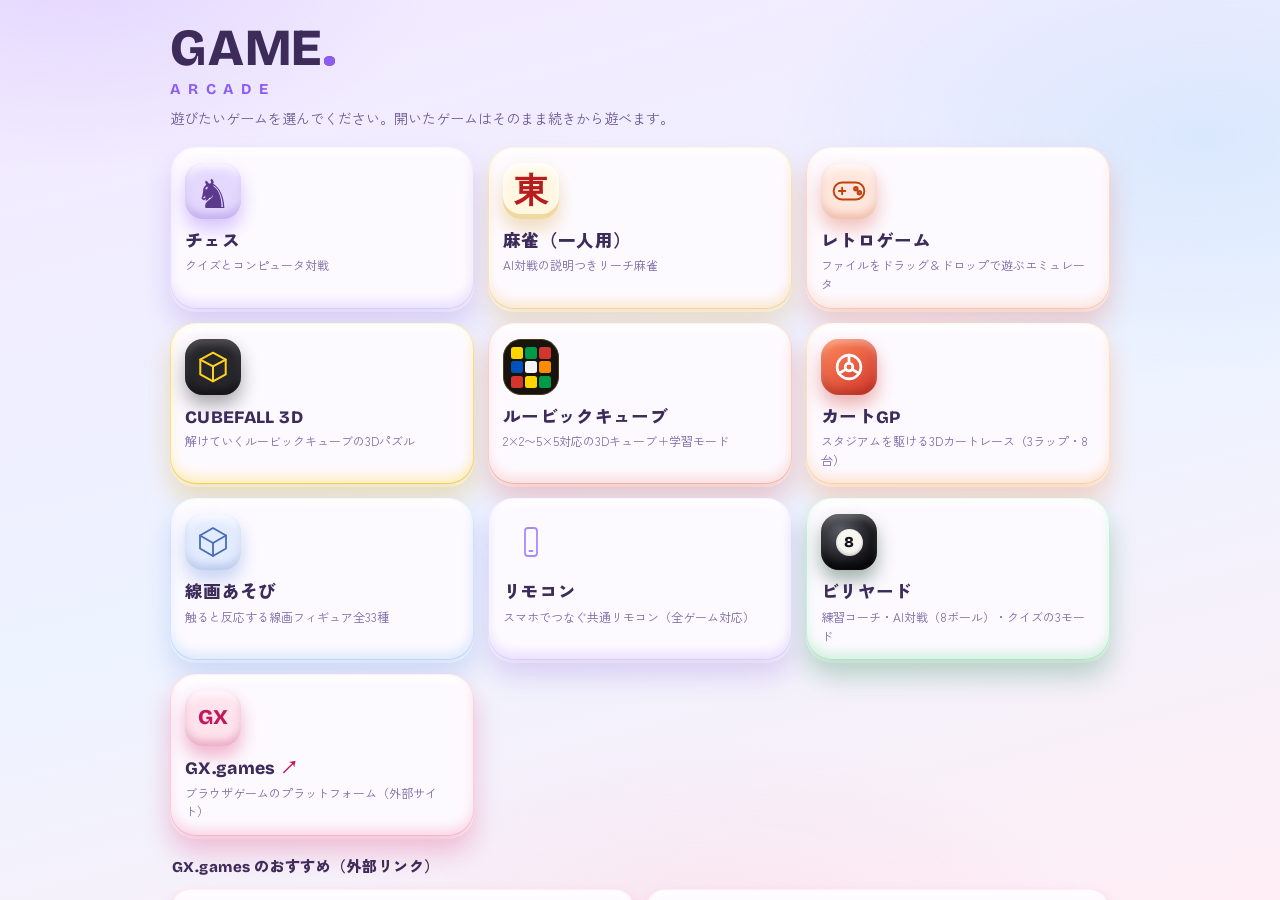
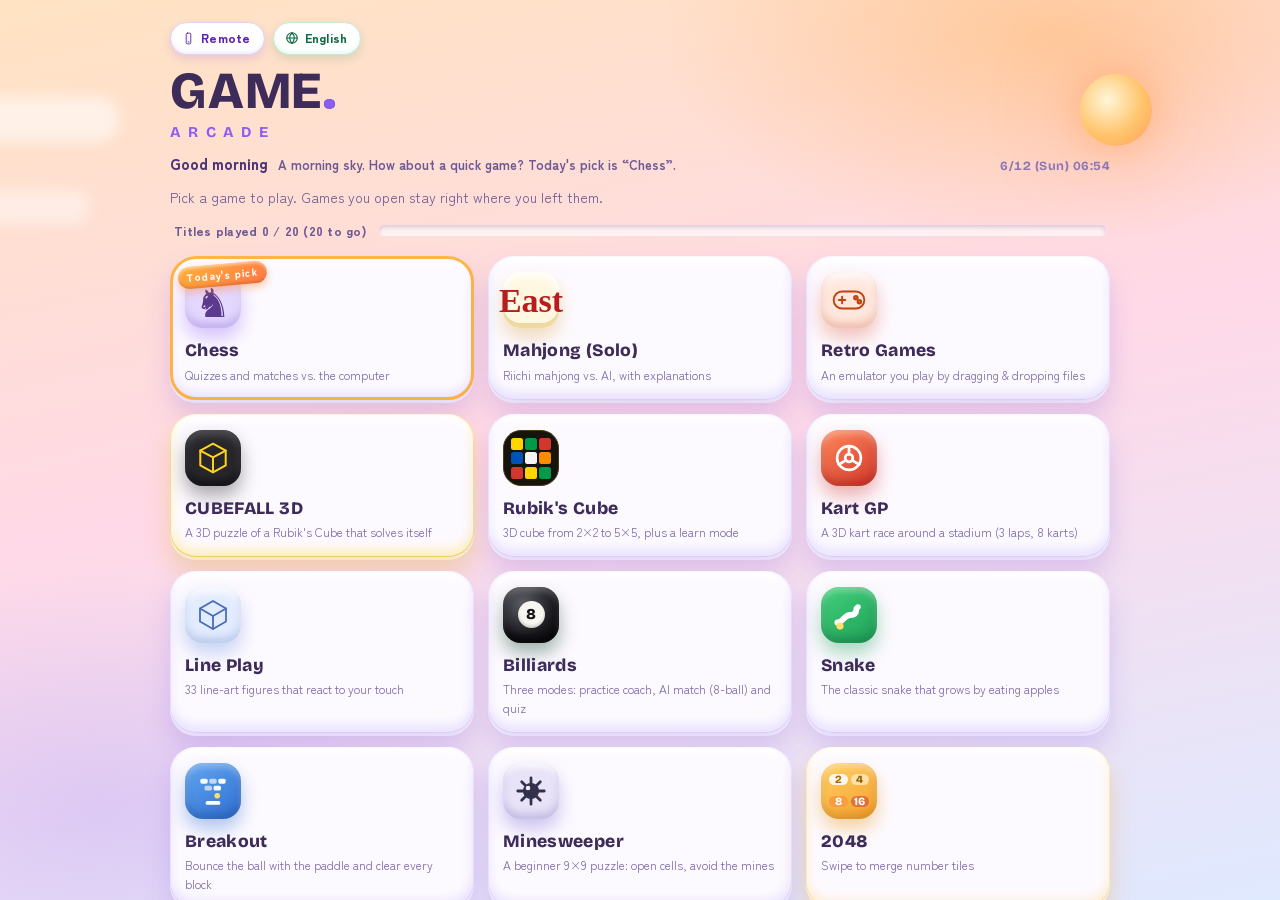
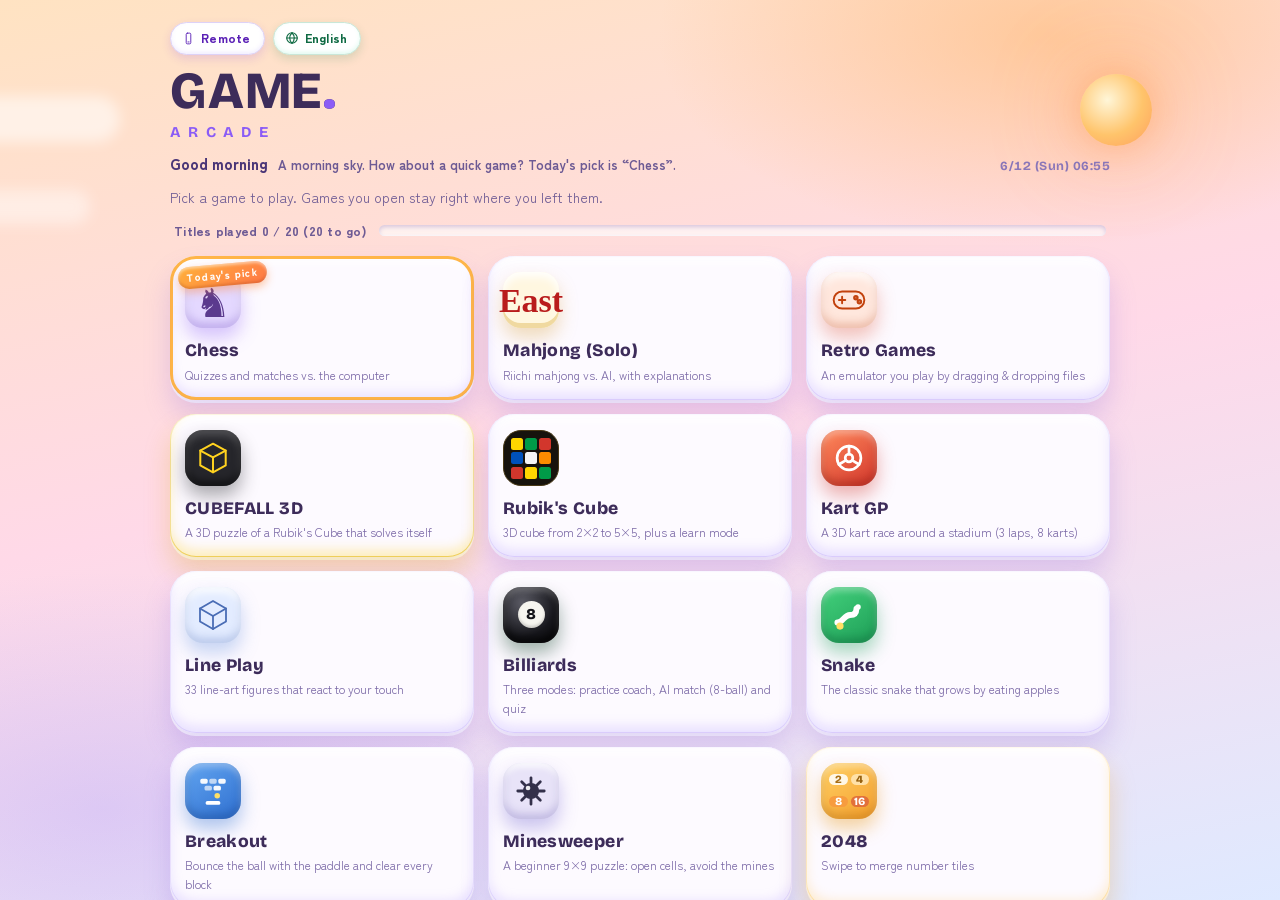
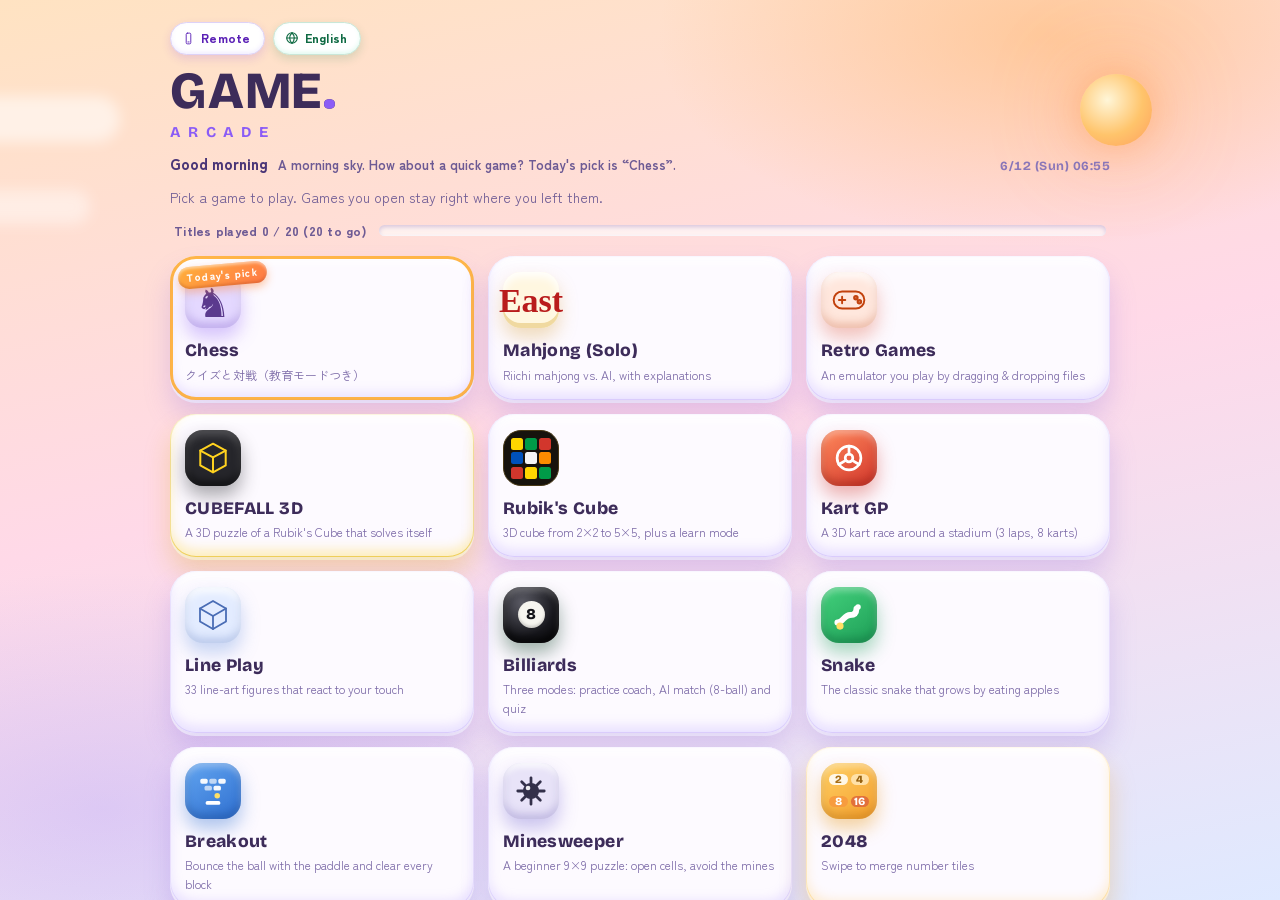
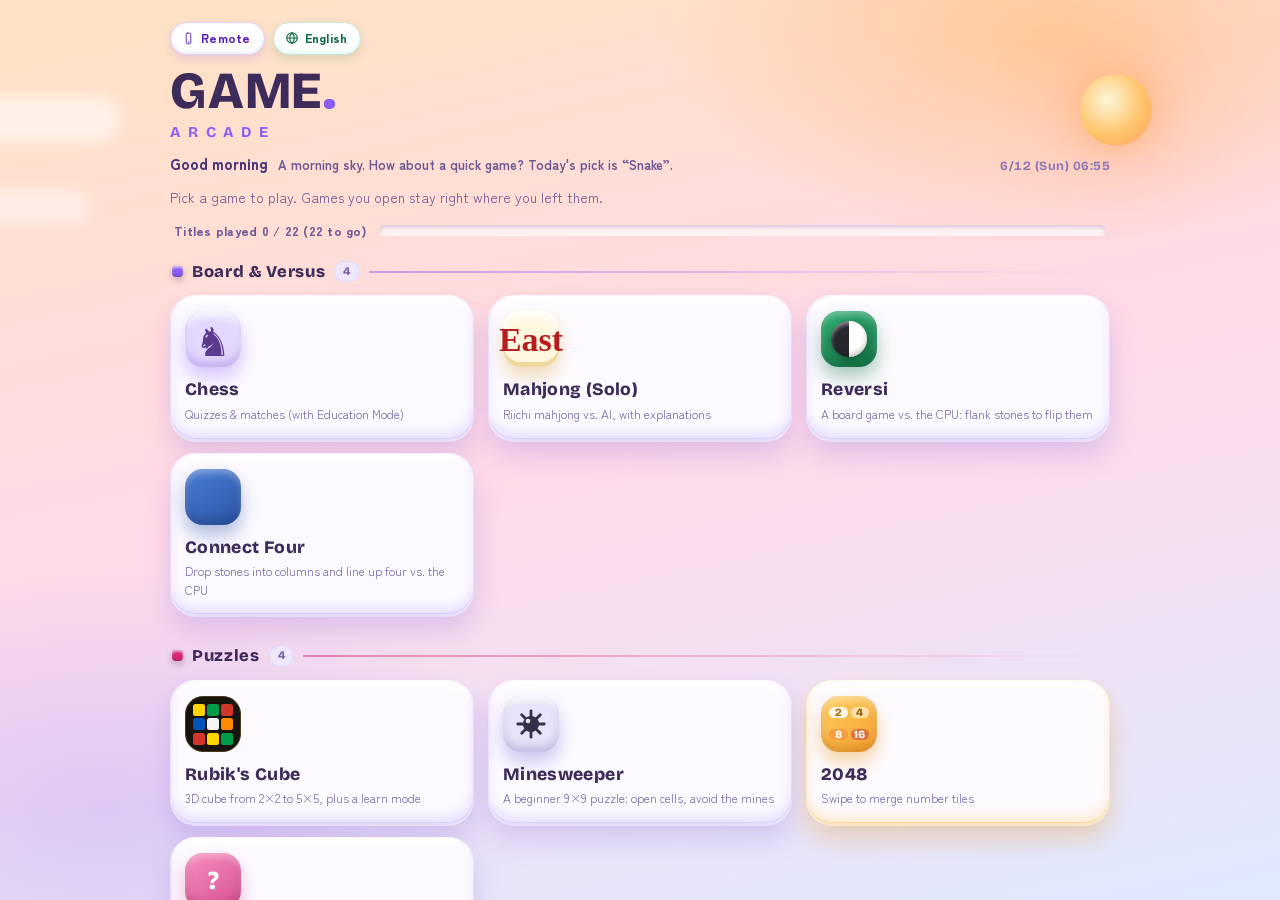
